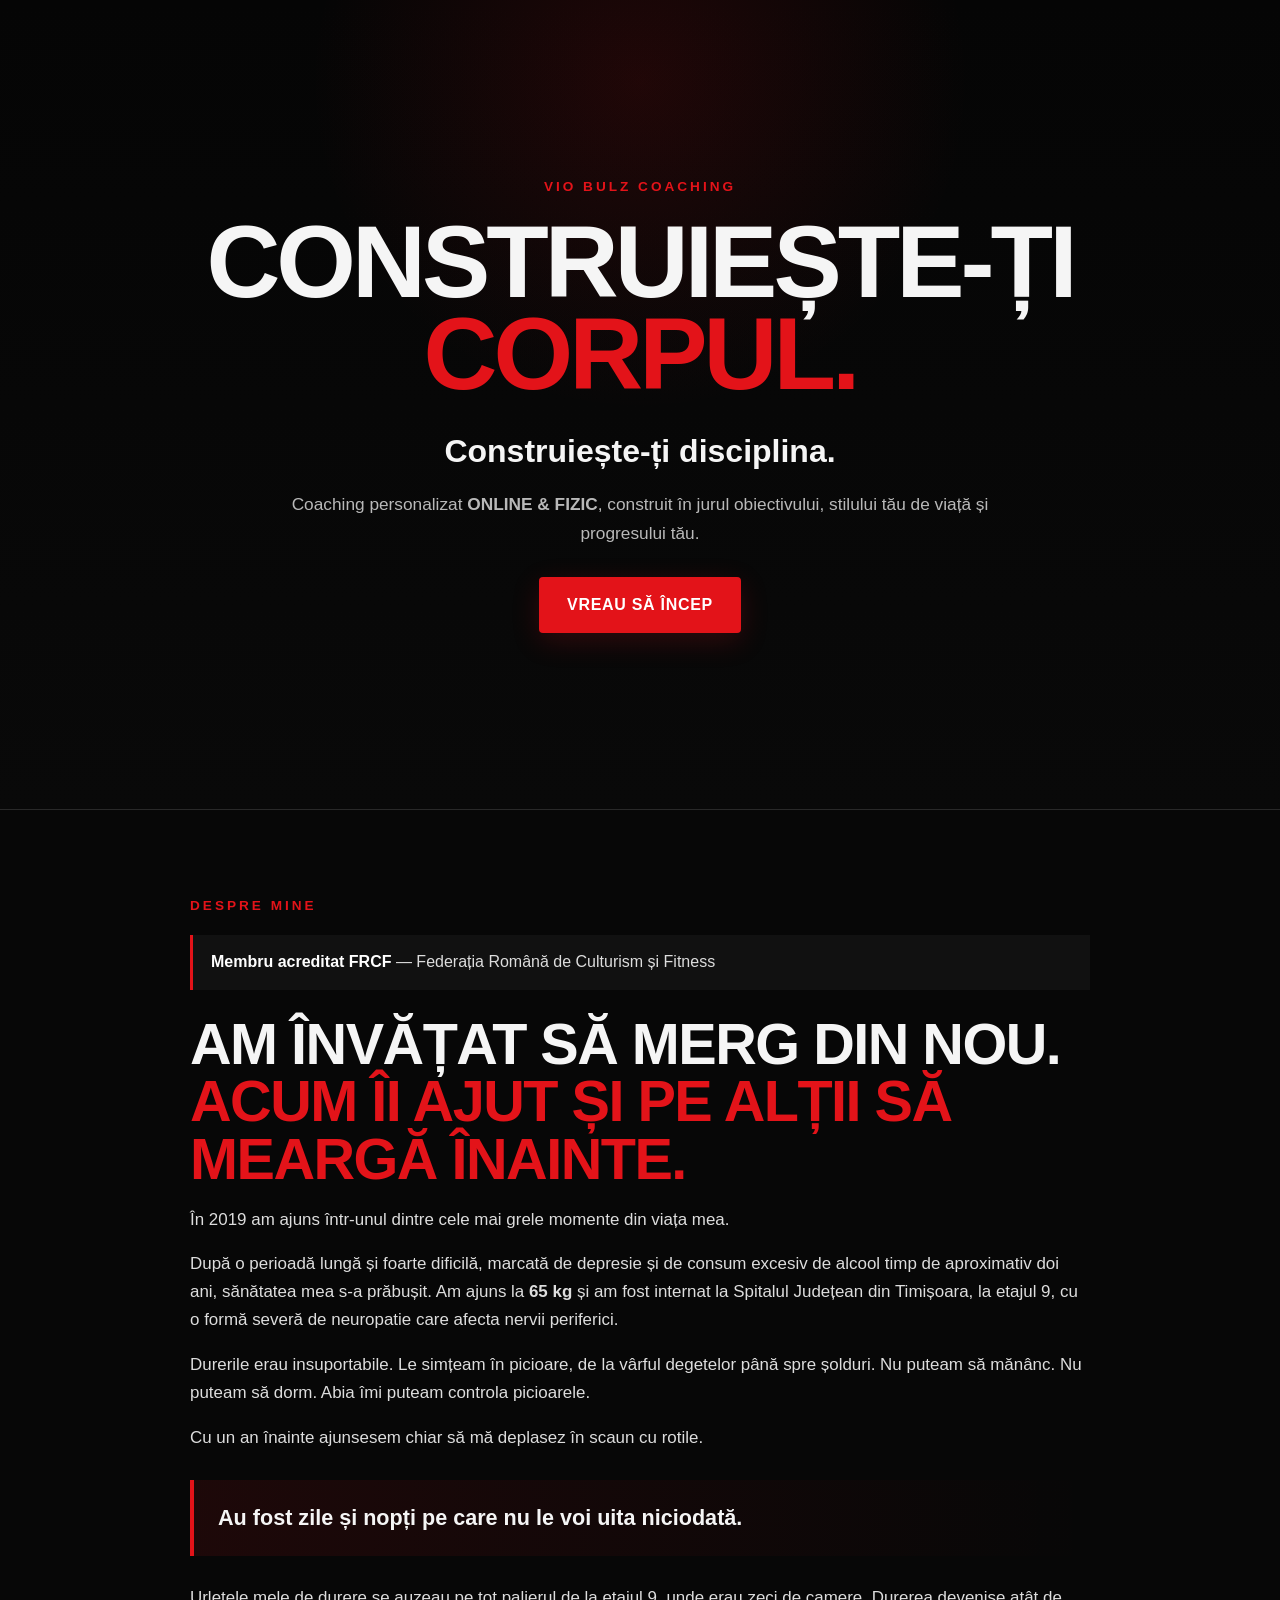
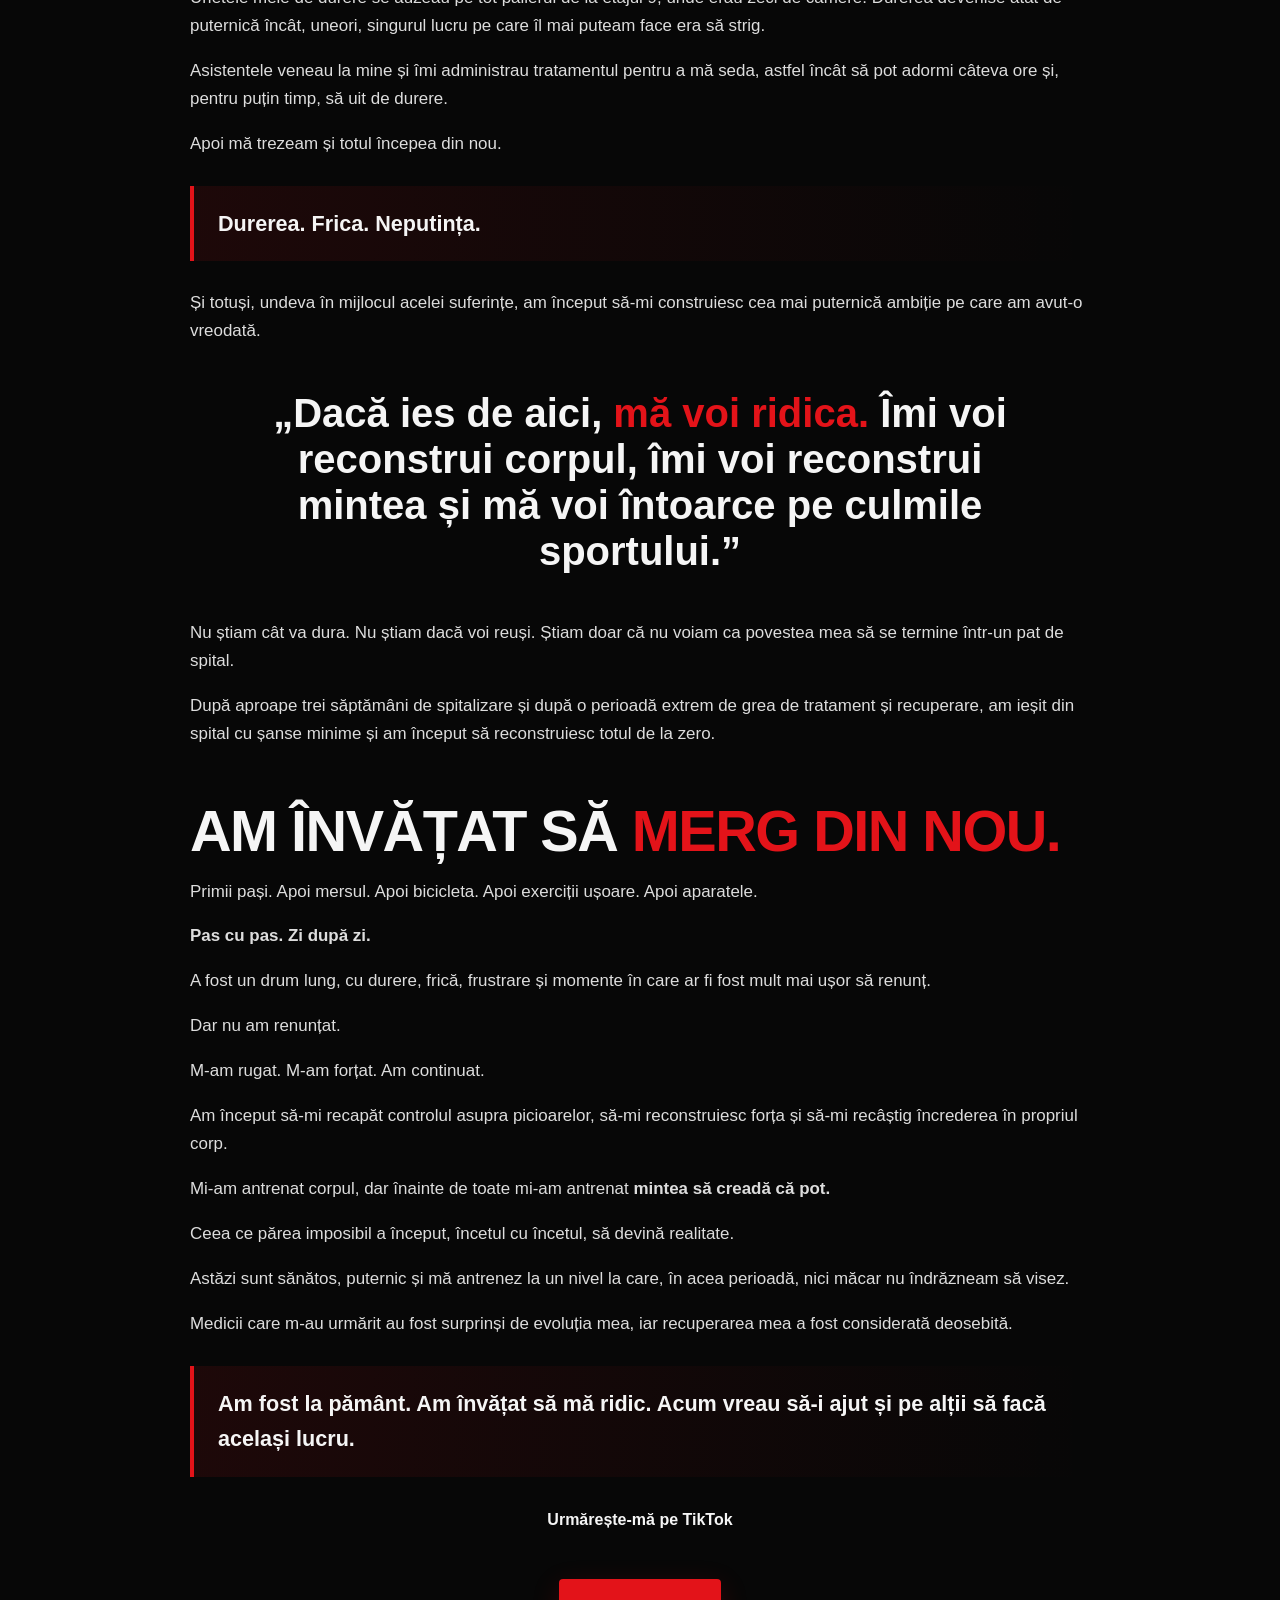
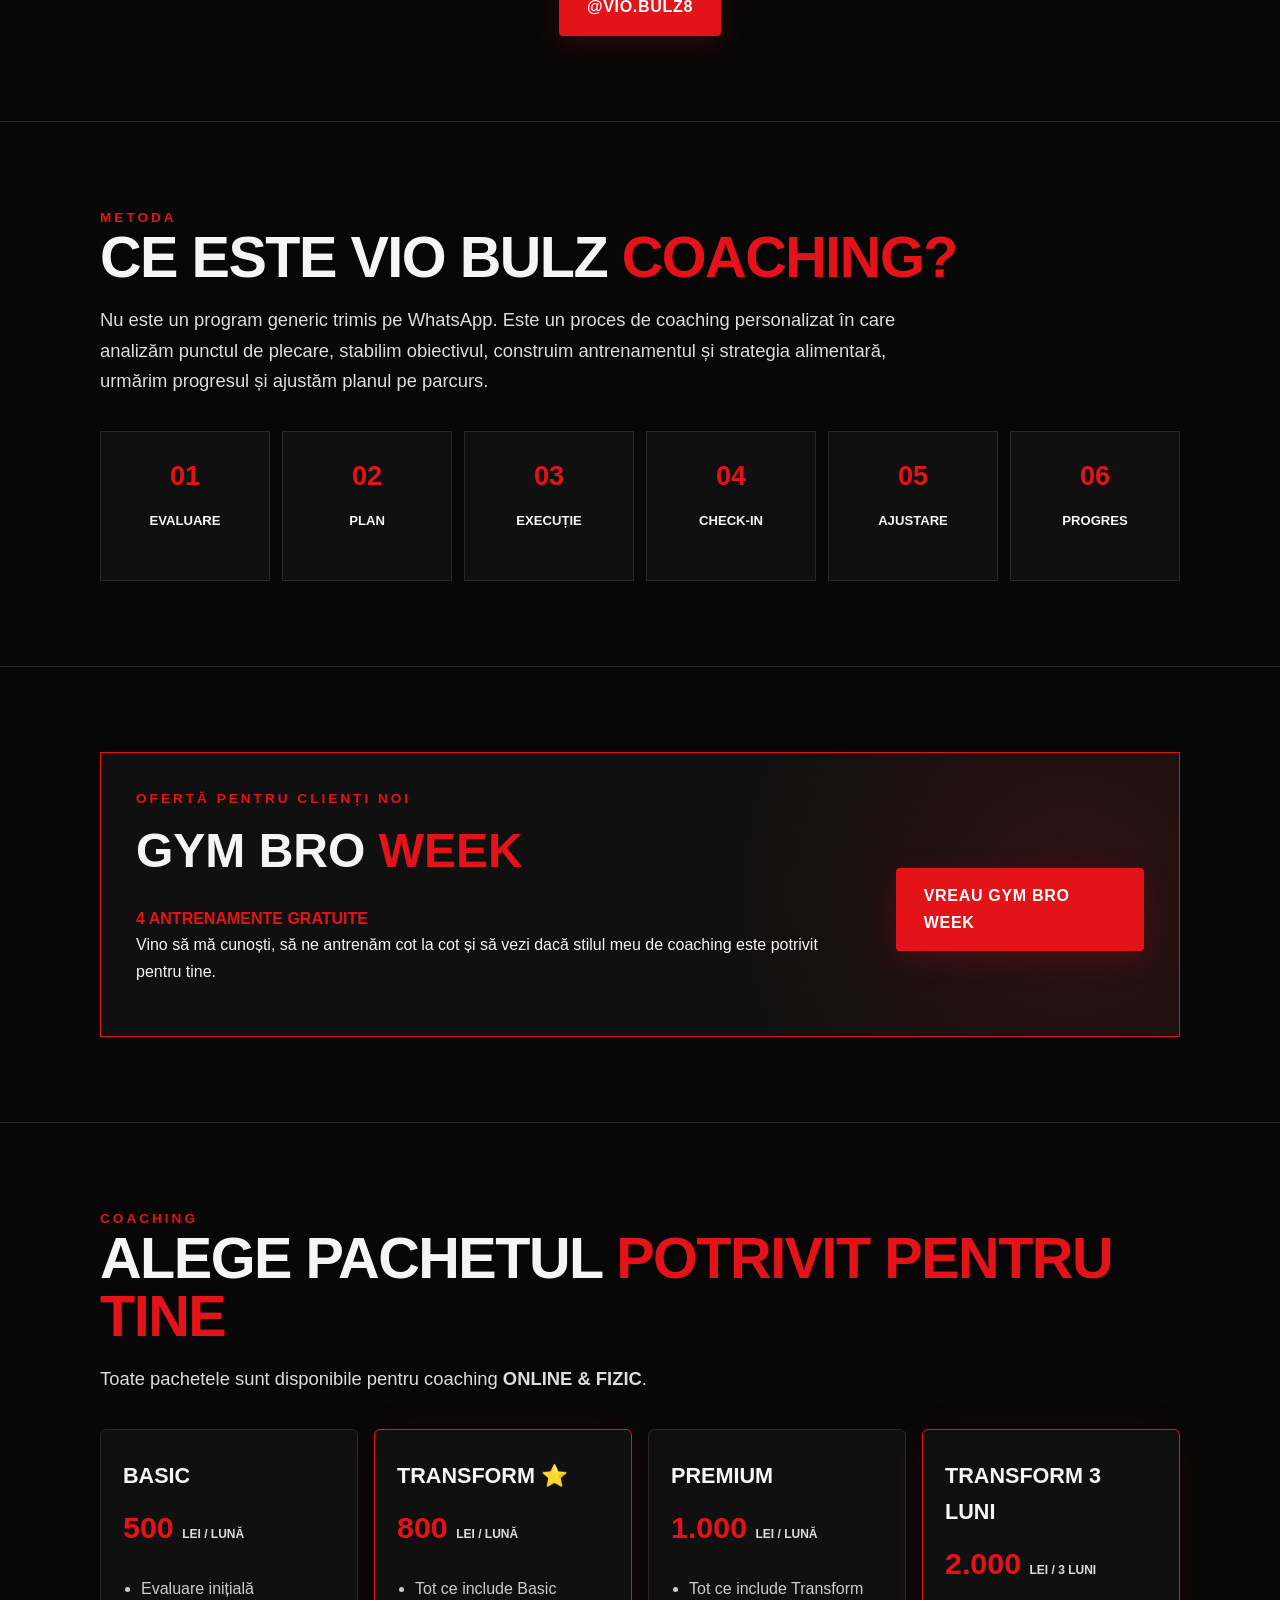
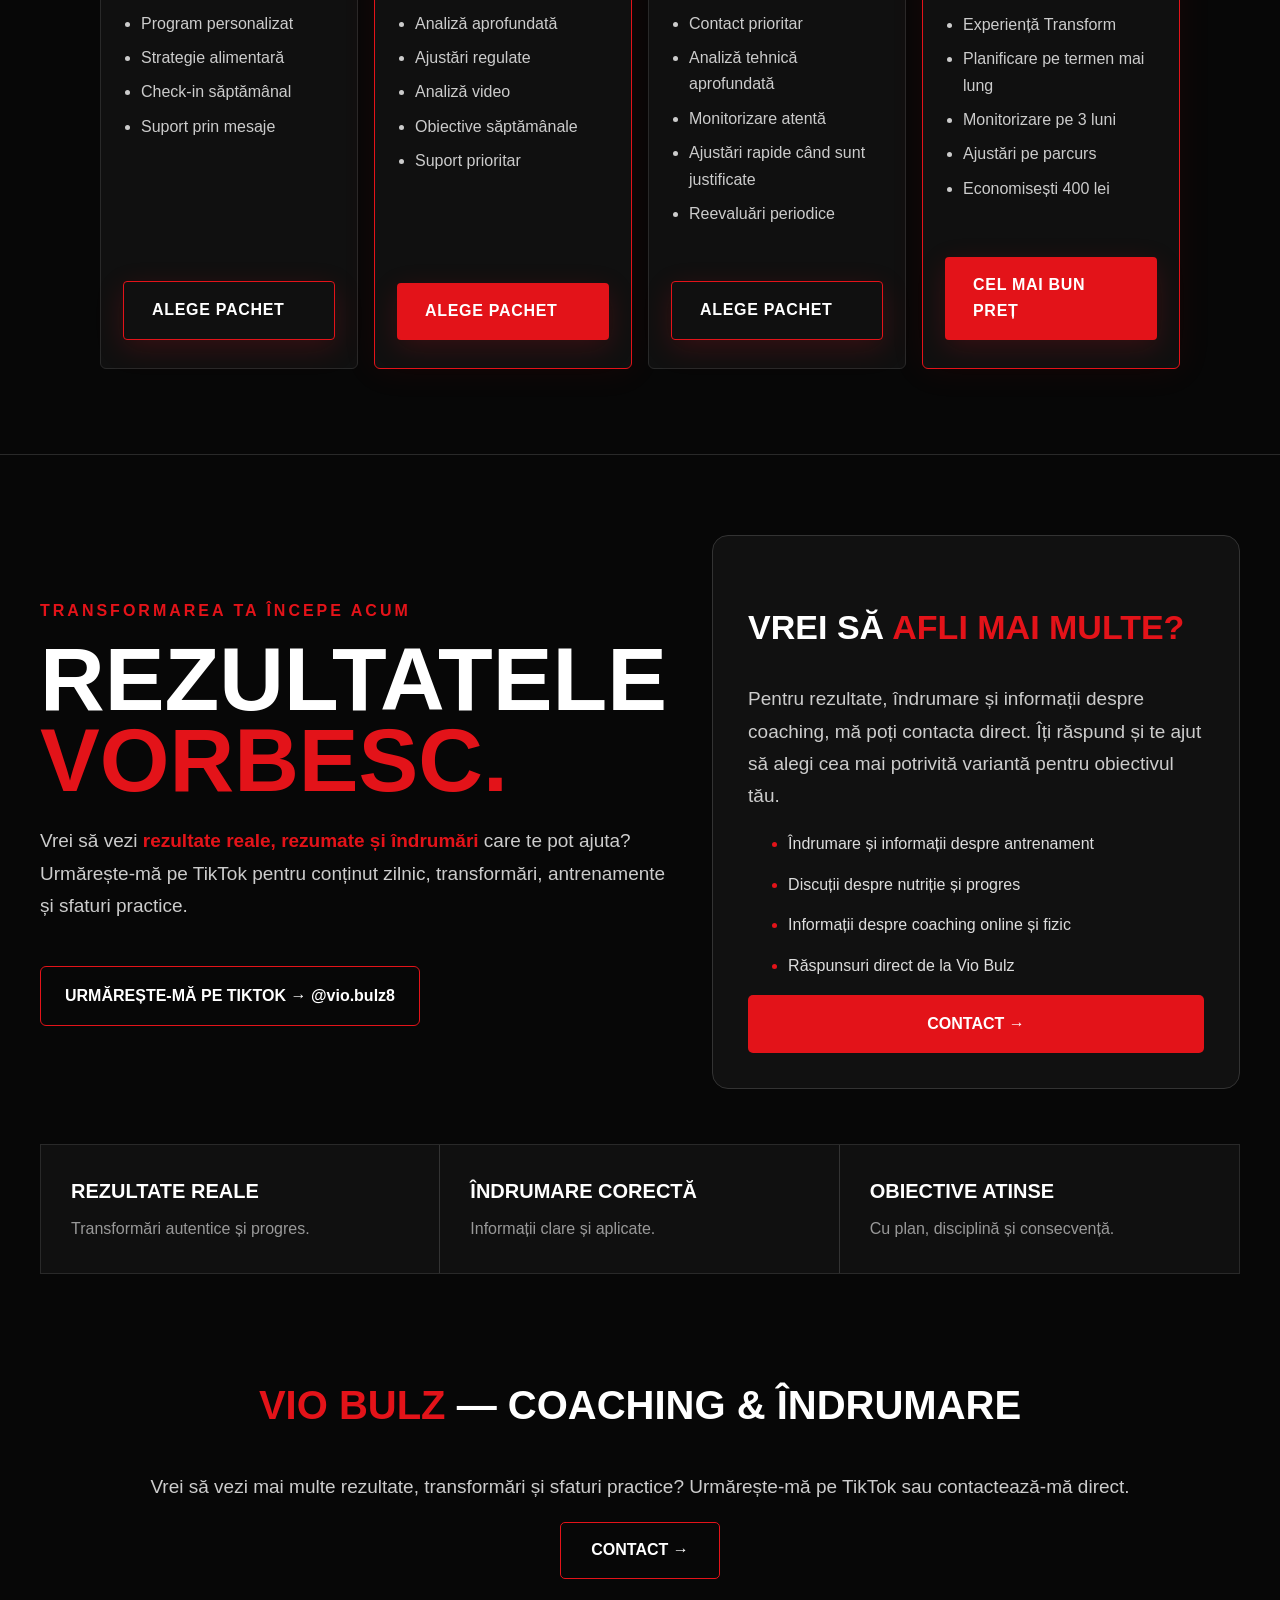
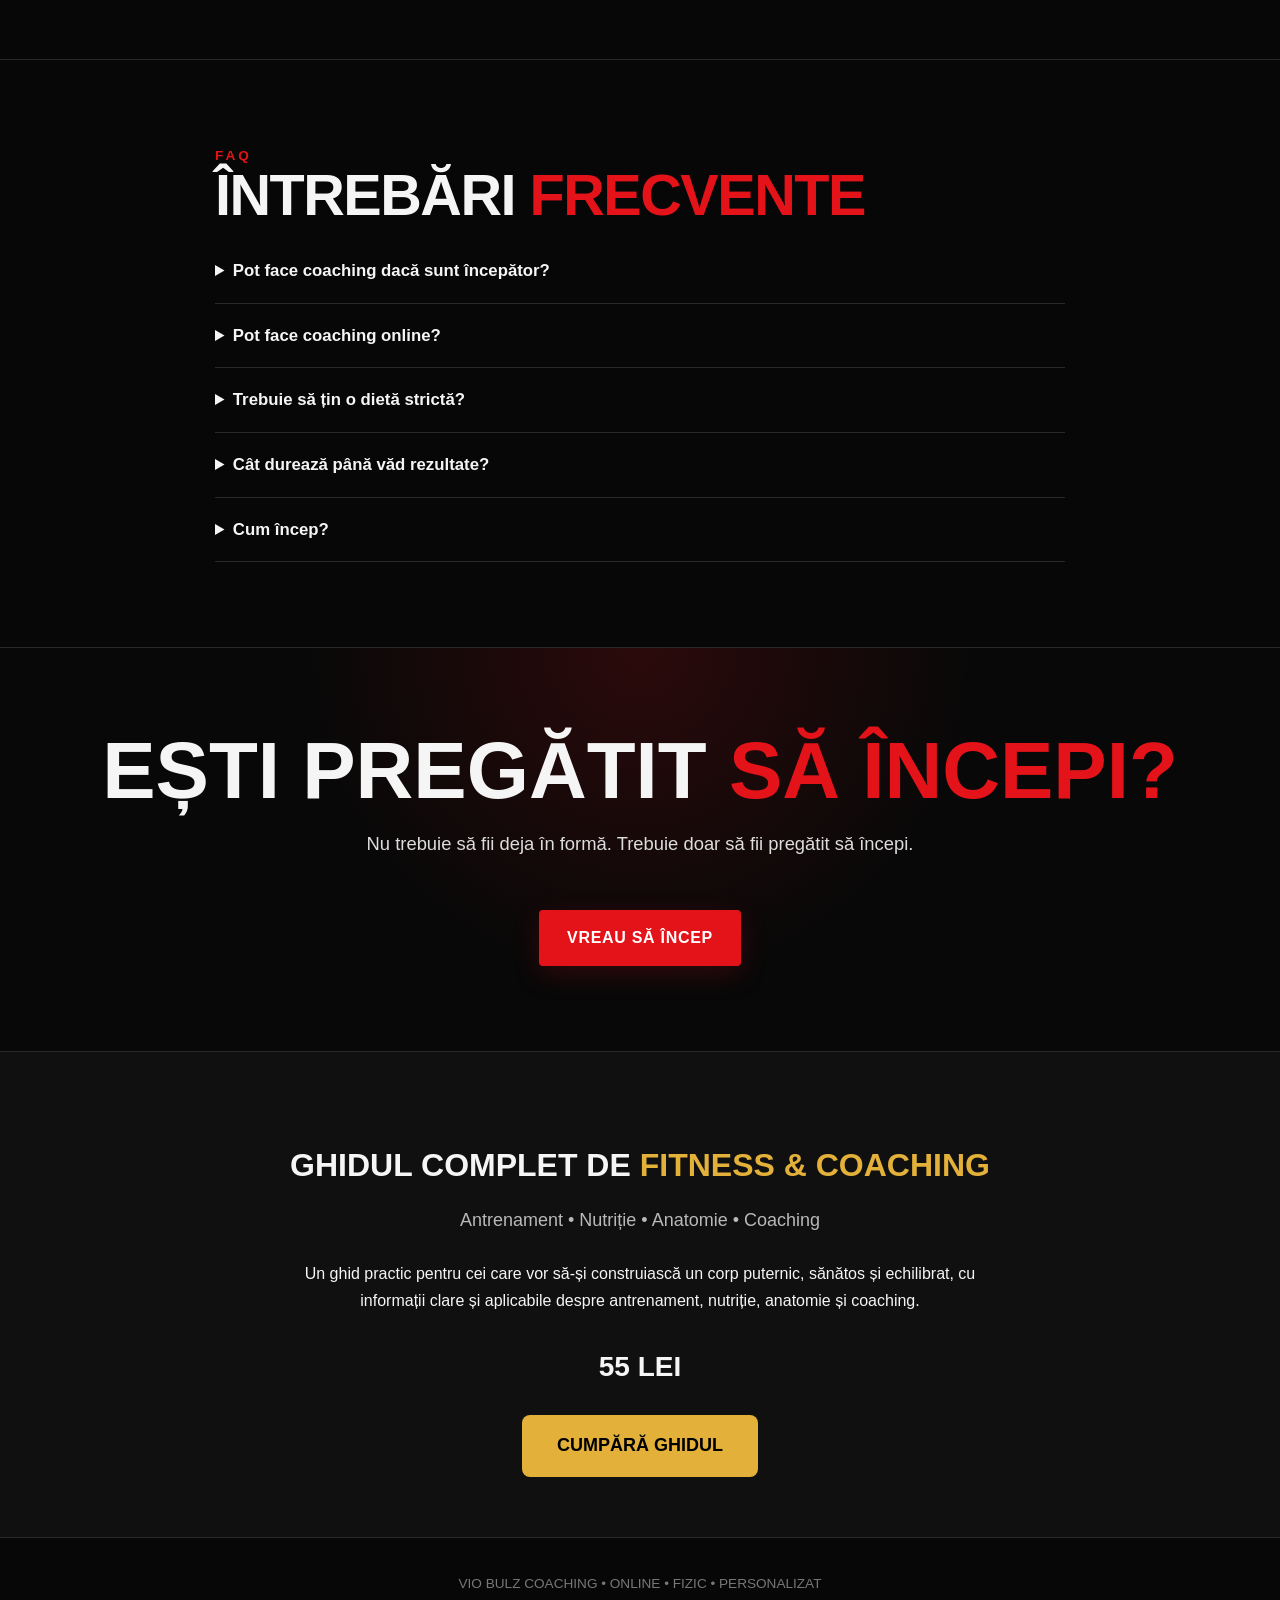
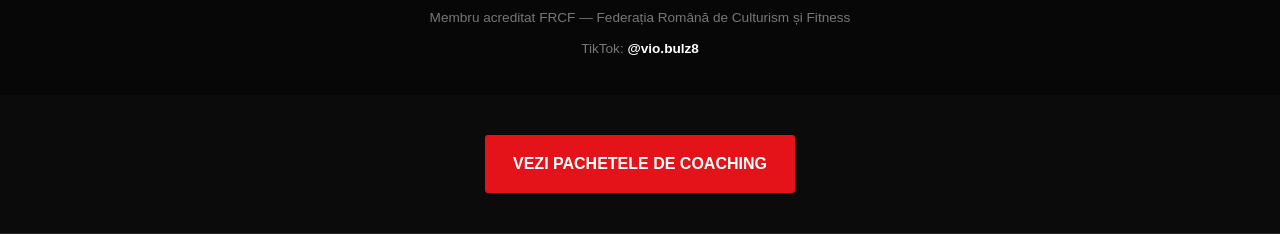
==== index.html @ 30b1ea0d "Update index.html" ====
<!DOCTYPE html>
<html lang="ro">
<head>
<meta charset="UTF-8">
<meta name="viewport" content="width=device-width, initial-scale=1.0">
<title>Vio Bulz Coaching</title>
<meta name="description" content="Vio Bulz Coaching — coaching personalizat online și fizic. Construiește-ți corpul. Construiește-ți disciplina.">
<style>
:root{
  --bg:#070707;
  --panel:#101010;
  --panel2:#141414;
  --text:#f5f5f5;
  --muted:#b9b9b9;
  --red:#e31319;
  --line:#292929;
}
*{box-sizing:border-box}
html{scroll-behavior:smooth}
body{
  margin:0;background:var(--bg);color:var(--text);
  font-family:Arial,Helvetica,sans-serif;line-height:1.65;
}
a{text-decoration:none;color:inherit}
.container{width:min(1080px,92%);margin:auto}
.hero{
  min-height:90vh;display:flex;align-items:center;
  border-bottom:1px solid var(--line);
  background:
    radial-gradient(circle at 50% 10%,rgba(227,19,25,.12),transparent 34%),
    linear-gradient(180deg,#050505 0%,#090909 100%);
}
.hero-inner{text-align:center;padding:90px 0}
.kicker{color:var(--red);font-weight:800;letter-spacing:3px;text-transform:uppercase;font-size:.85rem}
h1{font-size:clamp(3rem,8vw,6.8rem);line-height:.9;margin:18px 0 10px;letter-spacing:-4px}
h1 span{color:var(--red)}
.hero h2{font-size:clamp(1.2rem,3vw,2rem);margin:25px 0 12px}
.hero p{max-width:700px;margin:0 auto;color:var(--muted);font-size:1.08rem}
.btn{
 display:inline-block;margin-top:30px;padding:15px 28px;background:var(--red);
 color:#fff;font-weight:800;text-transform:uppercase;letter-spacing:.7px;
 border-radius:4px;box-shadow:0 8px 28px rgba(227,19,25,.18);
}
.btn.alt{background:transparent;border:1px solid var(--red)}
section{padding:85px 0;border-bottom:1px solid var(--line)}
.section-title{
 font-size:clamp(2rem,5vw,3.6rem);line-height:1;margin:0 0 14px;
 text-transform:uppercase;letter-spacing:-1.5px;
}
.section-title span{color:var(--red)}
.lead{color:#ddd;font-size:1.15rem;max-width:850px}
.story{max-width:900px;margin:auto}
.story p{font-size:1.06rem;color:#ddd}
.story .impact{
 border-left:4px solid var(--red);padding:20px 24px;margin:28px 0;
 background:linear-gradient(90deg,rgba(227,19,25,.10),transparent);
 font-size:1.35rem;font-weight:800;
}
.story .quote{
 font-size:clamp(1.5rem,3.5vw,2.5rem);font-weight:900;
 line-height:1.15;text-align:center;margin:45px auto;max-width:800px;
}
.story .quote span{color:var(--red)}
.process{
 display:grid;grid-template-columns:repeat(6,1fr);gap:12px;margin-top:35px
}
.step{
 background:var(--panel);border:1px solid var(--line);padding:22px 12px;text-align:center;
 min-height:150px;
}
.step b{display:block;color:var(--red);font-size:1.7rem;margin-bottom:8px}
.step span{font-weight:700;text-transform:uppercase;font-size:.82rem}
.gymbro{
 border:1px solid var(--red);padding:35px;background:
 radial-gradient(circle at 90% 50%,rgba(227,19,25,.14),transparent 35%),var(--panel);
 display:flex;align-items:center;justify-content:space-between;gap:30px;
}
.gymbro h3{font-size:clamp(1.8rem,4vw,3rem);margin:0}
.gymbro strong{color:var(--red)}
.packages{display:grid;grid-template-columns:repeat(4,1fr);gap:16px;margin-top:35px}
.card{
 background:var(--panel);border:1px solid var(--line);padding:28px 22px;
 border-radius:6px;display:flex;flex-direction:column;
}
.card.featured{border-color:var(--red);box-shadow:0 0 35px rgba(227,19,25,.08)}
.card h3{font-size:1.35rem;margin:0 0 8px;text-transform:uppercase}
.price{font-size:1.9rem;font-weight:900;color:var(--red)}
.price small{font-size:.75rem;color:#ddd}
.card ul{padding-left:18px;color:#ccc;flex:1}
.card li{margin:8px 0}
.results{
 background:var(--panel);border:1px solid var(--line);padding:35px;
 display:grid;grid-template-columns:1.1fr 1fr;gap:35px;align-items:center;
}
.before-after{
 min-height:260px;border:1px dashed #555;display:flex;align-items:center;justify-content:center;
 text-align:center;color:#aaa;padding:25px;
}
.testimonials{display:grid;grid-template-columns:repeat(3,1fr);gap:15px;margin-top:25px}
.testimonial{background:var(--panel);border:1px solid var(--line);padding:22px}
.faq{max-width:850px;margin:auto}
details{border-bottom:1px solid var(--line);padding:18px 0}
summary{cursor:pointer;font-weight:800;font-size:1.05rem}
details p{color:#bbb}
.cta{text-align:center;background:
 radial-gradient(circle at 50% 0,rgba(227,19,25,.16),transparent 45%),#080808}
.cta h2{font-size:clamp(2.5rem,7vw,5rem);line-height:.95;margin:0}
footer{padding:35px 0;text-align:center;color:#777;font-size:.85rem}
@media(max-width:850px){
 .process{grid-template-columns:repeat(3,1fr)}
 .packages{grid-template-columns:repeat(2,1fr)}
 .results{grid-template-columns:1fr}
 .gymbro{display:block}
}
@media(max-width:560px){
 section{padding:58px 0}
 .hero-inner{padding:70px 0}
 h1{letter-spacing:-2px}
 .process{grid-template-columns:repeat(2,1fr)}
 .packages{grid-template-columns:1fr}
 .testimonials{grid-template-columns:1fr}
 .story p{font-size:1rem}
}
</style>
</head>
<body>

<header class="hero">
 <div class="container hero-inner">
  <div class="kicker">Vio Bulz Coaching</div>
  <h1>CONSTRUIEȘTE-ȚI<br><span>CORPUL.</span></h1>
  <h2>Construiește-ți disciplina.</h2>
  <p>Coaching personalizat <strong>ONLINE & FIZIC</strong>, construit în jurul obiectivului, stilului tău de viață și progresului tău.</p>
  <a class="btn" href="Vio_Bulz_Coaching_Aplicatie.html">Vreau să încep</a>
 </div>
</header>

<section id="despre">
 <div class="container story">
  <div class="kicker">Despre mine</div>
  <div style="margin:18px 0 26px;padding:14px 18px;border-left:3px solid var(--red);background:#111;color:#ddd;">
   <strong style="color:#fff;">Membru acreditat FRCF</strong> — Federația Română de Culturism și Fitness
  </div>
  <h2 class="section-title">Am învățat să merg din nou.<br><span>Acum îi ajut și pe alții să meargă înainte.</span></h2>

  <p>În 2019 am ajuns într-unul dintre cele mai grele momente din viața mea.</p>
  <p>După o perioadă lungă și foarte dificilă, marcată de depresie și de consum excesiv de alcool timp de aproximativ doi ani, sănătatea mea s-a prăbușit. Am ajuns la <strong>65 kg</strong> și am fost internat la Spitalul Județean din Timișoara, la etajul 9, cu o formă severă de neuropatie care afecta nervii periferici.</p>

  <p>Durerile erau insuportabile. Le simțeam în picioare, de la vârful degetelor până spre șolduri. Nu puteam să mănânc. Nu puteam să dorm. Abia îmi puteam controla picioarele.</p>

  <p>Cu un an înainte ajunsesem chiar să mă deplasez în scaun cu rotile.</p>

  <div class="impact">Au fost zile și nopți pe care nu le voi uita niciodată.</div>

  <p>Urletele mele de durere se auzeau pe tot palierul de la etajul 9, unde erau zeci de camere. Durerea devenise atât de puternică încât, uneori, singurul lucru pe care îl mai puteam face era să strig.</p>

  <p>Asistentele veneau la mine și îmi administrau tratamentul pentru a mă seda, astfel încât să pot adormi câteva ore și, pentru puțin timp, să uit de durere.</p>

  <p>Apoi mă trezeam și totul începea din nou.</p>

  <div class="impact">Durerea. Frica. Neputința.</div>

  <p>Și totuși, undeva în mijlocul acelei suferințe, am început să-mi construiesc cea mai puternică ambiție pe care am avut-o vreodată.</p>

  <div class="quote">„Dacă ies de aici, <span>mă voi ridica.</span> Îmi voi reconstrui corpul, îmi voi reconstrui mintea și mă voi întoarce pe culmile sportului.”</div>

  <p>Nu știam cât va dura. Nu știam dacă voi reuși. Știam doar că nu voiam ca povestea mea să se termine într-un pat de spital.</p>

  <p>După aproape trei săptămâni de spitalizare și după o perioadă extrem de grea de tratament și recuperare, am ieșit din spital cu șanse minime și am început să reconstruiesc totul de la zero.</p>

  <h3 class="section-title" style="margin-top:55px">Am învățat să <span>merg din nou.</span></h3>
  <p>Primii pași. Apoi mersul. Apoi bicicleta. Apoi exerciții ușoare. Apoi aparatele.</p>
  <p><strong>Pas cu pas. Zi după zi.</strong></p>
  <p>A fost un drum lung, cu durere, frică, frustrare și momente în care ar fi fost mult mai ușor să renunț.</p>
  <p>Dar nu am renunțat.</p>
  <p>M-am rugat. M-am forțat. Am continuat.</p>
  <p>Am început să-mi recapăt controlul asupra picioarelor, să-mi reconstruiesc forța și să-mi recâștig încrederea în propriul corp.</p>
  <p>Mi-am antrenat corpul, dar înainte de toate mi-am antrenat <strong>mintea să creadă că pot.</strong></p>
  <p>Ceea ce părea imposibil a început, încetul cu încetul, să devină realitate.</p>
  <p>Astăzi sunt sănătos, puternic și mă antrenez la un nivel la care, în acea perioadă, nici măcar nu îndrăzneam să visez.</p>
  <p>Medicii care m-au urmărit au fost surprinși de evoluția mea, iar recuperarea mea a fost considerată deosebită.</p>

  <div class="impact">Am fost la pământ. Am învățat să mă ridic. Acum vreau să-i ajut și pe alții să facă același lucru.</div>
 </div>
  <div style="text-align:center;margin-top:30px;">
  <p><strong>Urmărește-mă pe TikTok</strong></p>
  <a href="https://www.tiktok.com/@vio.bulz8" target="_blank" class="btn">@vio.bulz8</a>
</div>
</section>

<section>
 <div class="container">
  <div class="kicker">Metoda</div>
  <h2 class="section-title">Ce este Vio Bulz <span>Coaching?</span></h2>
  <p class="lead">Nu este un program generic trimis pe WhatsApp. Este un proces de coaching personalizat în care analizăm punctul de plecare, stabilim obiectivul, construim antrenamentul și strategia alimentară, urmărim progresul și ajustăm planul pe parcurs.</p>
  <div class="process">
   <div class="step"><b>01</b><span>Evaluare</span></div>
   <div class="step"><b>02</b><span>Plan</span></div>
   <div class="step"><b>03</b><span>Execuție</span></div>
   <div class="step"><b>04</b><span>Check-in</span></div>
   <div class="step"><b>05</b><span>Ajustare</span></div>
   <div class="step"><b>06</b><span>Progres</span></div>
  </div>
 </div>
</section>

<section>
 <div class="container">
  <div class="gymbro">
   <div>
    <div class="kicker">Ofertă pentru clienți noi</div>
    <h3>GYM BRO <strong>WEEK</strong></h3>
    <p><strong>4 ANTRENAMENTE GRATUITE</strong><br>Vino să mă cunoști, să ne antrenăm cot la cot și să vezi dacă stilul meu de coaching este potrivit pentru tine.</p>
   </div>
   <a class="btn" href="Vio_Bulz_Coaching_Aplicatie.html">Vreau Gym Bro Week</a>
  </div>
 </div>
</section>

<section id="pachete">
 <div class="container">
  <div class="kicker">Coaching</div>
  <h2 class="section-title">Alege pachetul <span>potrivit pentru tine</span></h2>
  <p class="lead">Toate pachetele sunt disponibile pentru coaching <strong>ONLINE & FIZIC</strong>.</p>
  <div class="packages">
   <div class="card">
    <h3>Basic</h3><div class="price">500 <small>LEI / LUNĂ</small></div>
    <ul><li>Evaluare inițială</li><li>Program personalizat</li><li>Strategie alimentară</li><li>Check-in săptămânal</li><li>Suport prin mesaje</li></ul>
    <a class="btn alt" href="https://payhip.com/b/vrbl2">Alege pachet</a>
   </div>
   <div class="card featured">
    <h3>Transform ⭐</h3><div class="price">800 <small>LEI / LUNĂ</small></div>
    <ul><li>Tot ce include Basic</li><li>Analiză aprofundată</li><li>Ajustări regulate</li><li>Analiză video</li><li>Obiective săptămânale</li><li>Suport prioritar</li></ul>
    <a class="btn" href="https://payhip.com/b/BQTrq">Alege pachet</a>
   </div>
   <div class="card">
    <h3>Premium</h3><div class="price">1.000 <small>LEI / LUNĂ</small></div>
    <ul><li>Tot ce include Transform</li><li>Contact prioritar</li><li>Analiză tehnică aprofundată</li><li>Monitorizare atentă</li><li>Ajustări rapide când sunt justificate</li><li>Reevaluări periodice</li></ul>
    <a class="btn alt" href="https://payhip.com/b/7w2Ca">Alege pachet</a>
   </div>
   <div class="card featured">
    <h3>Transform 3 luni</h3><div class="price">2.000 <small>LEI / 3 LUNI</small></div>
    <ul><li>Experiență Transform</li><li>Planificare pe termen mai lung</li><li>Monitorizare pe 3 luni</li><li>Ajustări pe parcurs</li><li>Economisești 400 lei</li></ul>
    <a class="btn" href="https://payhip.com/b/KhN6L">Cel mai bun preț</a>
   </div>
  </div>
 </div>
</section>

<section id="rezultate-forum" style="background:#070707;color:#fff;padding:80px 20px;font-family:Arial,Helvetica,sans-serif">
<style>
.vbwrap{max-width:1200px;margin:auto}.vbgrid{display:grid;grid-template-columns:1fr 1fr;gap:45px;align-items:center}.vbred{color:#e31319}.vbh{font-size:clamp(48px,7vw,92px);line-height:.9;margin:15px 0 25px;font-weight:900}.vbtext{font-size:19px;color:#ccc;line-height:1.7}.vbtiktok{display:inline-block;margin-top:25px;padding:16px 24px;border:1px solid #e31319;border-radius:6px;color:#fff;text-decoration:none;font-weight:900}.vbcard{background:#111;border:1px solid #333;border-radius:16px;padding:35px}.vbcard h2{font-size:34px}.vbcard li{margin:14px 0;color:#ddd}.vbcard li::marker{color:#e31319}.vbbtn{display:block;text-align:center;background:#e31319;color:#fff;text-decoration:none;padding:16px;border-radius:5px;font-weight:900}.vbfeatures{display:grid;grid-template-columns:repeat(3,1fr);margin-top:55px;background:#101010;border:1px solid #292929}.vbfeature{padding:30px;border-right:1px solid #333}.vbfeature:last-child{border:0}.vbfeature strong{display:block;font-size:20px;margin-bottom:8px}.vbfeature span{color:#999}.vbbottom{text-align:center;padding-top:65px}.vbbottom h2{font-size:40px}.vbbottom a{display:inline-block;border:1px solid #e31319;color:#fff;text-decoration:none;padding:14px 30px;border-radius:5px;font-weight:900}@media(max-width:800px){.vbgrid,.vbfeatures{grid-template-columns:1fr}.vbfeature{border-right:0;border-bottom:1px solid #333}}
</style>
<div class="vbwrap">
<div class="vbgrid">
<div>
<div class="vbred" style="font-weight:900;letter-spacing:3px;text-transform:uppercase">Transformarea ta începe acum</div>
<h2 class="vbh">REZULTATELE<br><span class="vbred">VORBESC.</span></h2>
<p class="vbtext">Vrei să vezi <strong class="vbred">rezultate reale, rezumate și îndrumări</strong> care te pot ajuta? Urmărește-mă pe TikTok pentru conținut zilnic, transformări, antrenamente și sfaturi practice.</p>
<a class="vbtiktok" href="https://www.tiktok.com/@vio.bulz8" target="_blank" rel="noopener">URMĂREȘTE-MĂ PE TIKTOK → @vio.bulz8</a>
</div>
<div class="vbcard">
<h2>VREI SĂ <span class="vbred">AFLI MAI MULTE?</span></h2>
<p class="vbtext">Pentru rezultate, îndrumare și informații despre coaching, mă poți contacta direct. Îți răspund și te ajut să alegi cea mai potrivită variantă pentru obiectivul tău.</p>
<ul><li>Îndrumare și informații despre antrenament</li><li>Discuții despre nutriție și progres</li><li>Informații despre coaching online și fizic</li><li>Răspunsuri direct de la Vio Bulz</li></ul>
<a class="vbbtn" href="Vio_Bulz_Contact.html">CONTACT →</a>
</div></div>
<div class="vbfeatures">
<div class="vbfeature"><strong>REZULTATE REALE</strong><span>Transformări autentice și progres.</span></div>
<div class="vbfeature"><strong>ÎNDRUMARE CORECTĂ</strong><span>Informații clare și aplicate.</span></div>
<div class="vbfeature"><strong>OBIECTIVE ATINSE</strong><span>Cu plan, disciplină și consecvență.</span></div>
</div>
<div class="vbbottom"><h2><span class="vbred">VIO BULZ</span> — COACHING & ÎNDRUMARE</h2><p class="vbtext">Vrei să vezi mai multe rezultate, transformări și sfaturi practice? Urmărește-mă pe TikTok sau contactează-mă direct.</p><a href="Vio_Bulz_Contact.html">CONTACT →</a></div>
</div></section>

<section>
 <div class="container faq">
  <div class="kicker">FAQ</div>
  <h2 class="section-title">Întrebări <span>frecvente</span></h2>
  <details><summary>Pot face coaching dacă sunt începător?</summary><p>Da. Planul se construiește în funcție de nivelul de pornire și obiectivul tău.</p></details>
  <details><summary>Pot face coaching online?</summary><p>Da. Coaching-ul este disponibil atât online, cât și fizic.</p></details>
  <details><summary>Trebuie să țin o dietă strictă?</summary><p>Strategia alimentară este adaptată obiectivului și stilului tău de viață.</p></details>
  <details><summary>Cât durează până văd rezultate?</summary><p>Depinde de punctul de plecare, obiectiv și consecvență. Nu există o durată universală.</p></details>
  <details><summary>Cum încep?</summary><p>Completezi evaluarea, discutăm obiectivul și alegem împreună varianta de coaching potrivită.</p></details>
</div>
</section>

<section id="incepe" class="cta">
 <div class="container">
  <h2>EȘTI PREGĂTIT <span style="color:var(--red)">SĂ ÎNCEPI?</span></h2>
  <p class="lead" style="margin:20px auto">Nu trebuie să fii deja în formă. Trebuie doar să fii pregătit să începi.</p>
  <a class="btn" href="#">Vreau să încep</a>
 </div>
</section>
<!-- GHIDUL COMPLET DE FITNESS & COACHING -->
<section style="text-align:center;padding:60px 20px;background:#101010;">
  <div style="max-width:900px;margin:auto;">

    <h2 style="font-size:32px;margin-bottom:15px;">
      GHIDUL COMPLET DE <span style="color:#e3b139;">FITNESS & COACHING</span>
    </h2>

    <p style="font-size:18px;max-width:700px;margin:0 auto 25px;color:#b9b9b9;">
      Antrenament • Nutriție • Anatomie • Coaching
    </p>

    <p style="max-width:700px;margin:0 auto 30px;">
      Un ghid practic pentru cei care vor să-și construiască un corp puternic,
      sănătos și echilibrat, cu informații clare și aplicabile despre antrenament,
      nutriție, anatomie și coaching.
    </p>

    <div style="font-size:28px;font-weight:bold;margin-bottom:25px;">
      55 LEI
    </div>

    <a href="https://payhip.com/b/8DgmA"
       target="_blank"
       rel="noopener"
       style="display:inline-block;background:#e3b139;color:#000;
       padding:16px 35px;border-radius:8px;text-decoration:none;
       font-weight:bold;font-size:18px;">
       CUMPĂRĂ GHIDUL
    </a>

  </div>
</section>
<footer>
 <div class="container">
  <div>VIO BULZ COACHING • ONLINE • FIZIC • PERSONALIZAT</div>
  <div style="margin-top:12px;">
   Membru acreditat FRCF — Federația Română de Culturism și Fitness
  </div>
  <div style="margin-top:8px;">
   TikTok:
   <a href="https://www.tiktok.com/@vio.bulz8" target="_blank" rel="noopener" style="color:#fff;font-weight:800;">@vio.bulz8</a>
  </div>
 </div>
</footer>

<!-- VIO BULZ COACHING - PACHETE -->
<section style="text-align:center;padding:40px 20px;background:#0b0b0b;">
  <a href="#pachete" style="display:inline-block;background:#e31319;color:#fff;text-decoration:none;padding:16px 28px;font-weight:900;text-transform:uppercase;border-radius:3px;">VEZI PACHETELE DE COACHING</a>
</section>

</body>
</html>
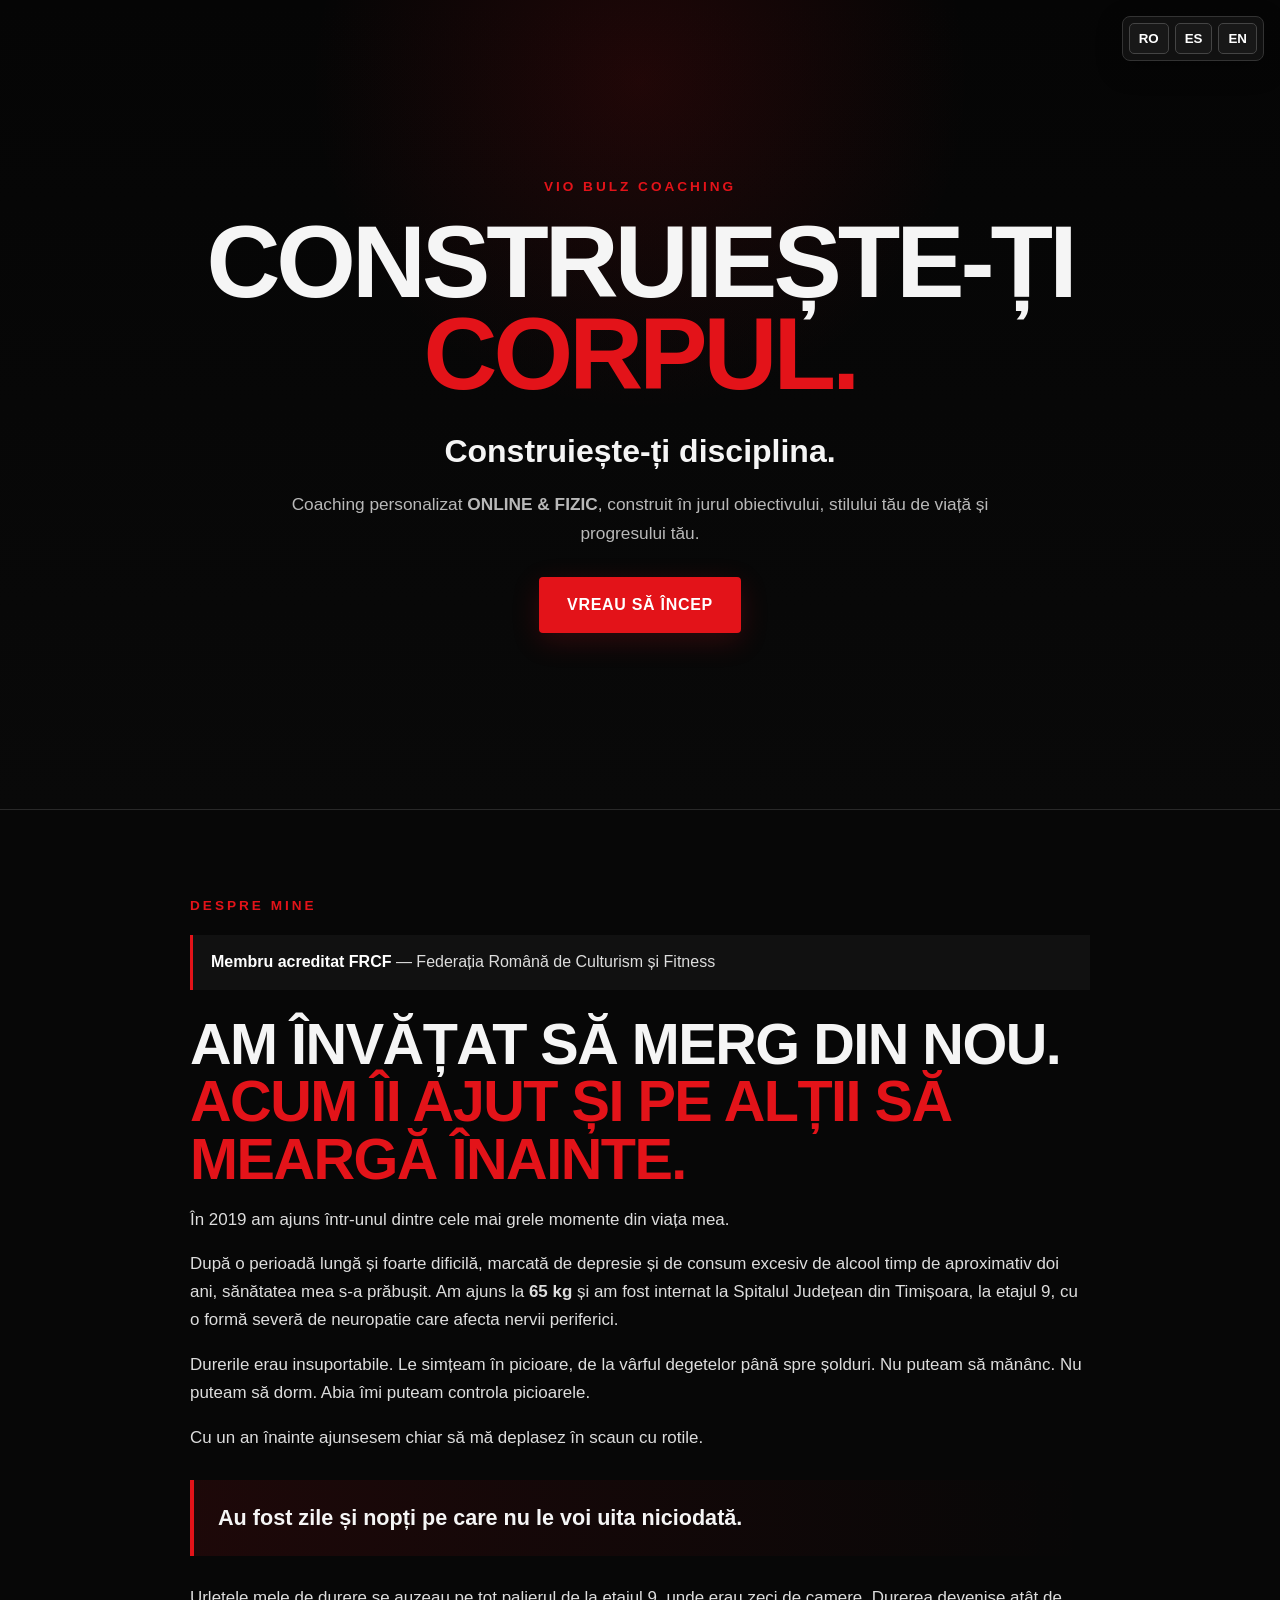
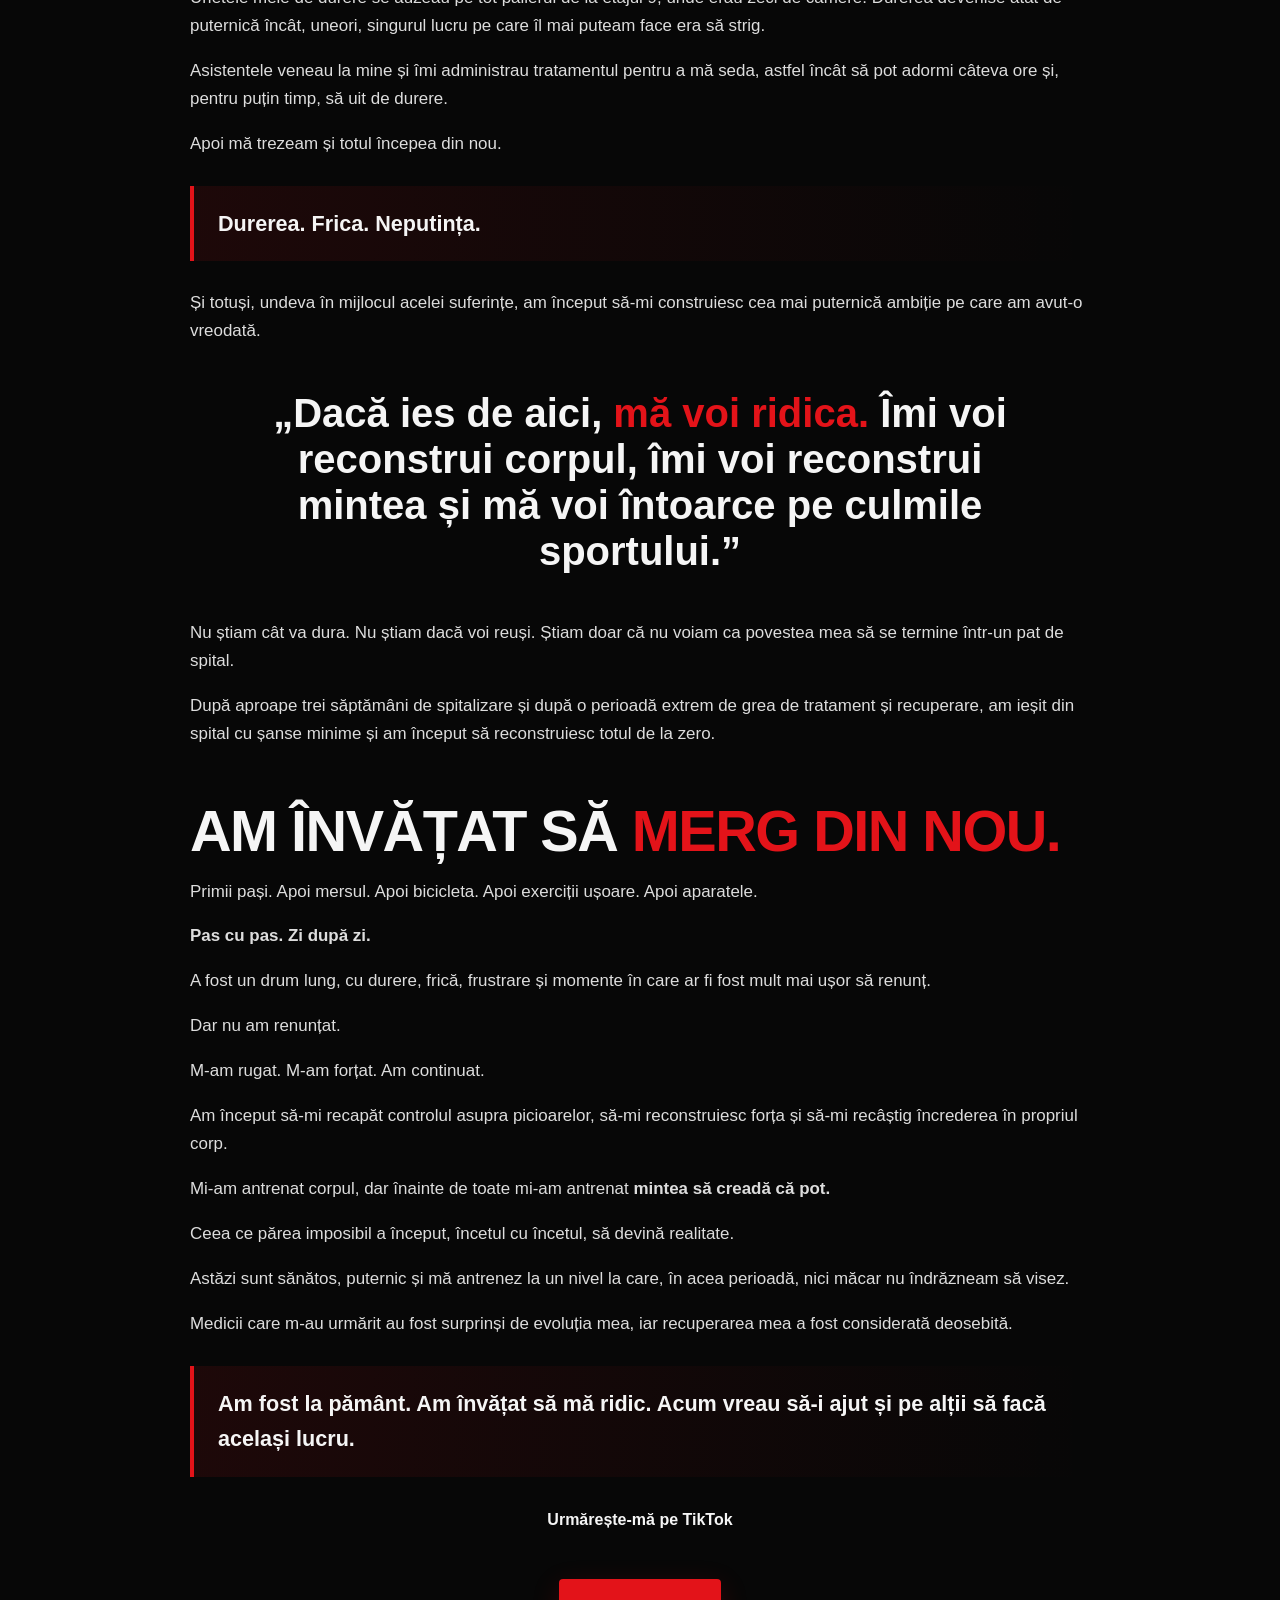
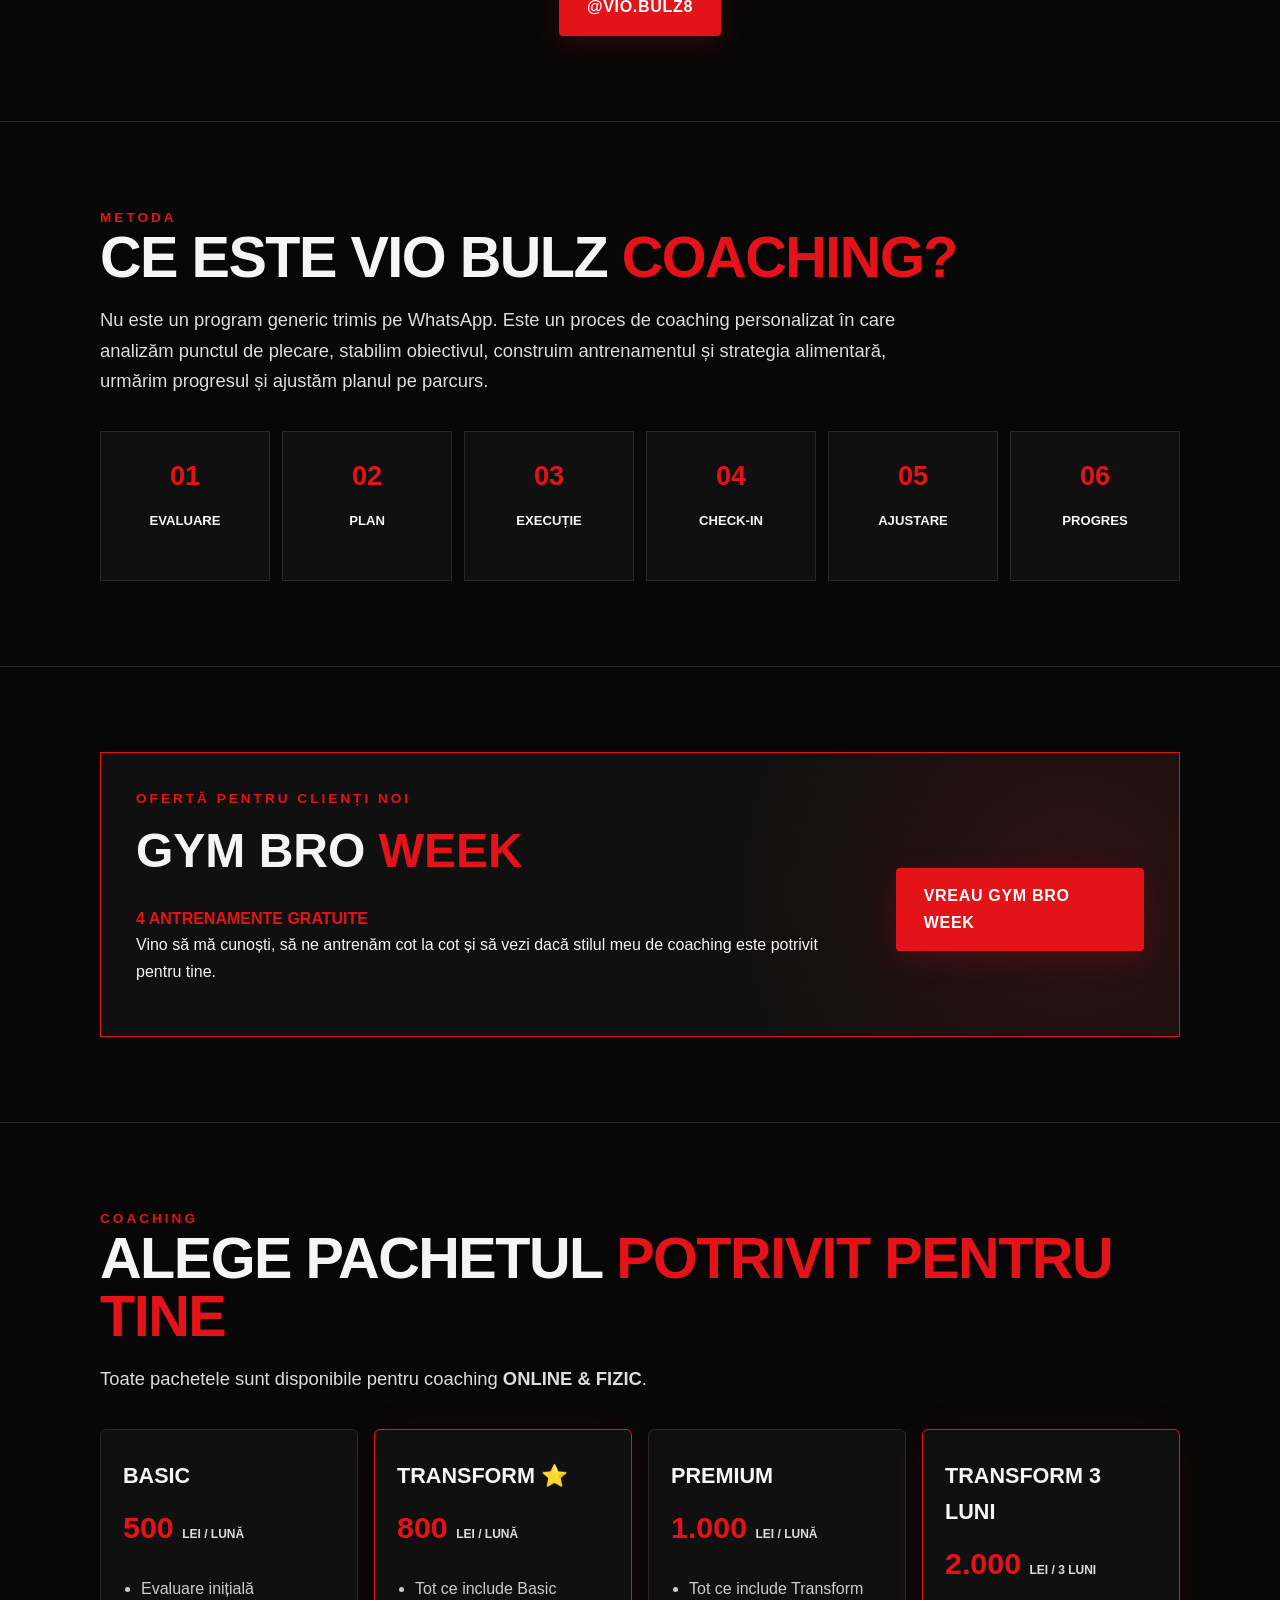
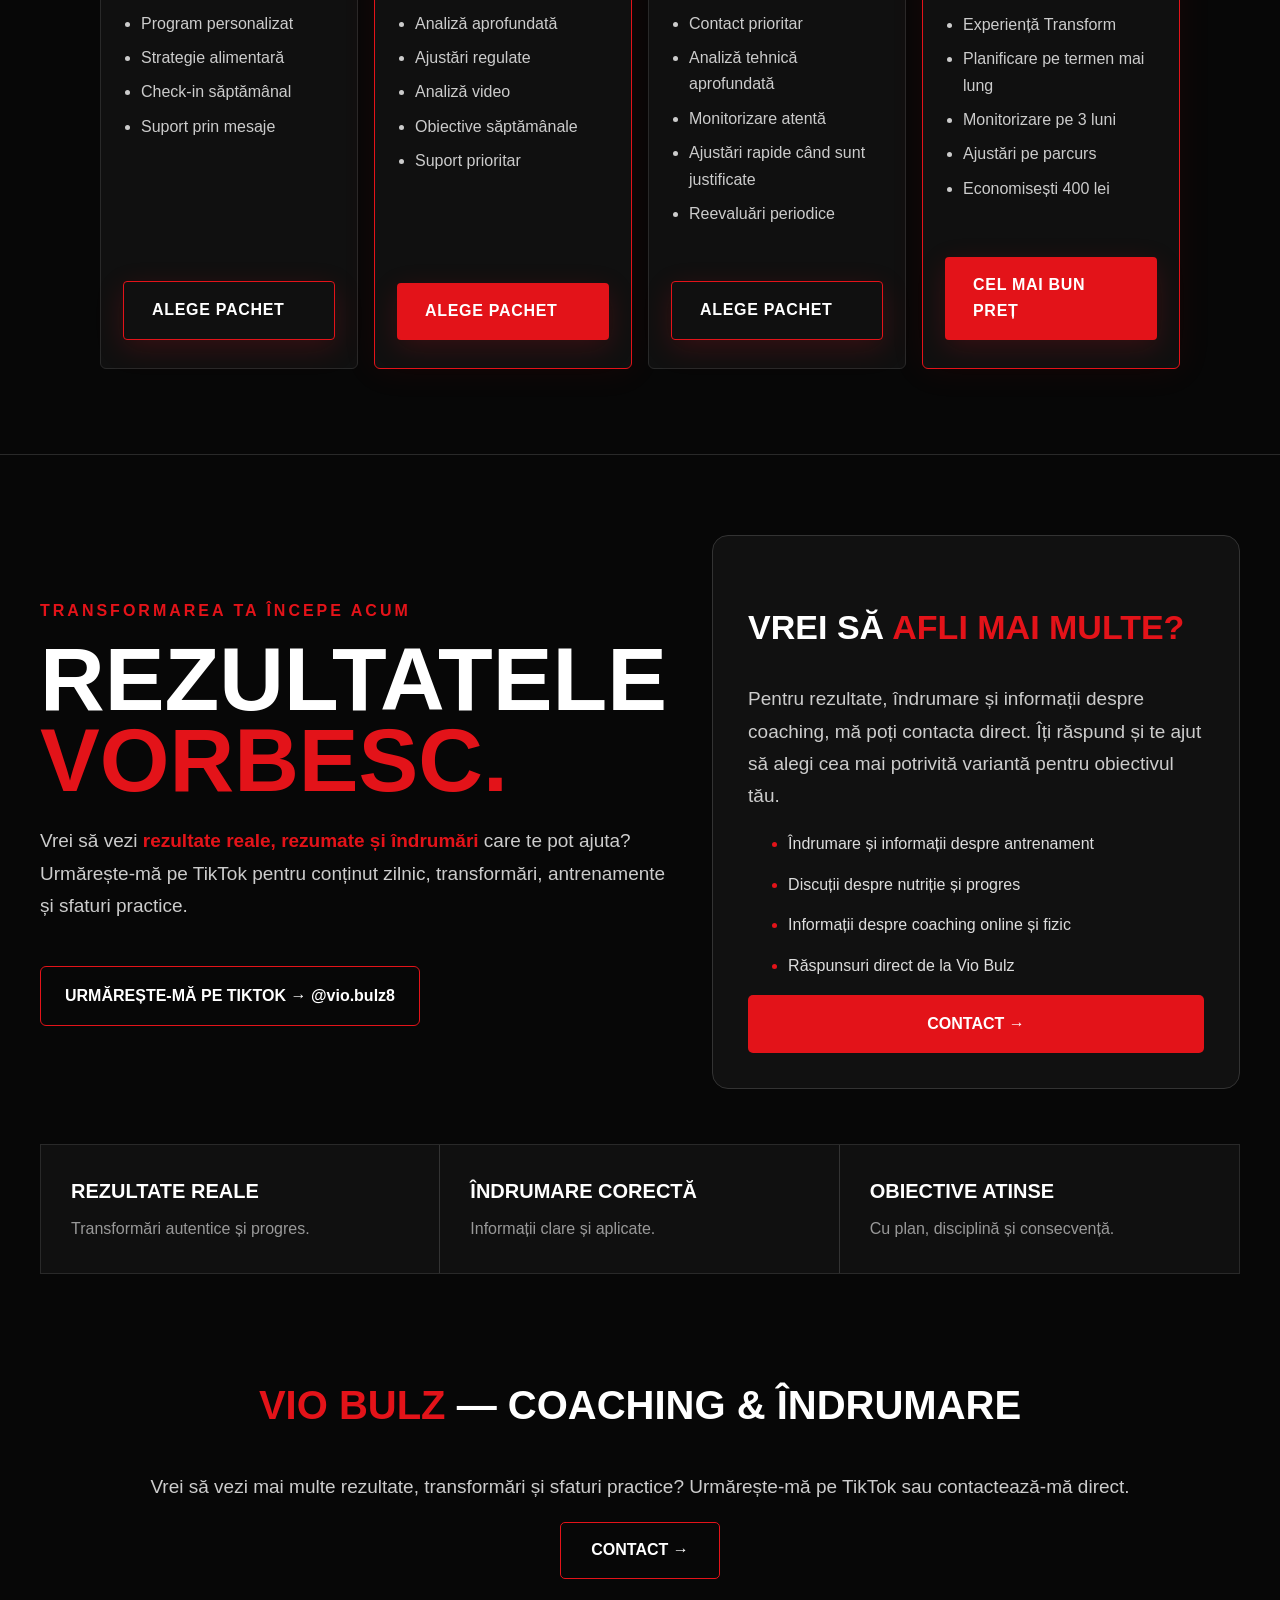
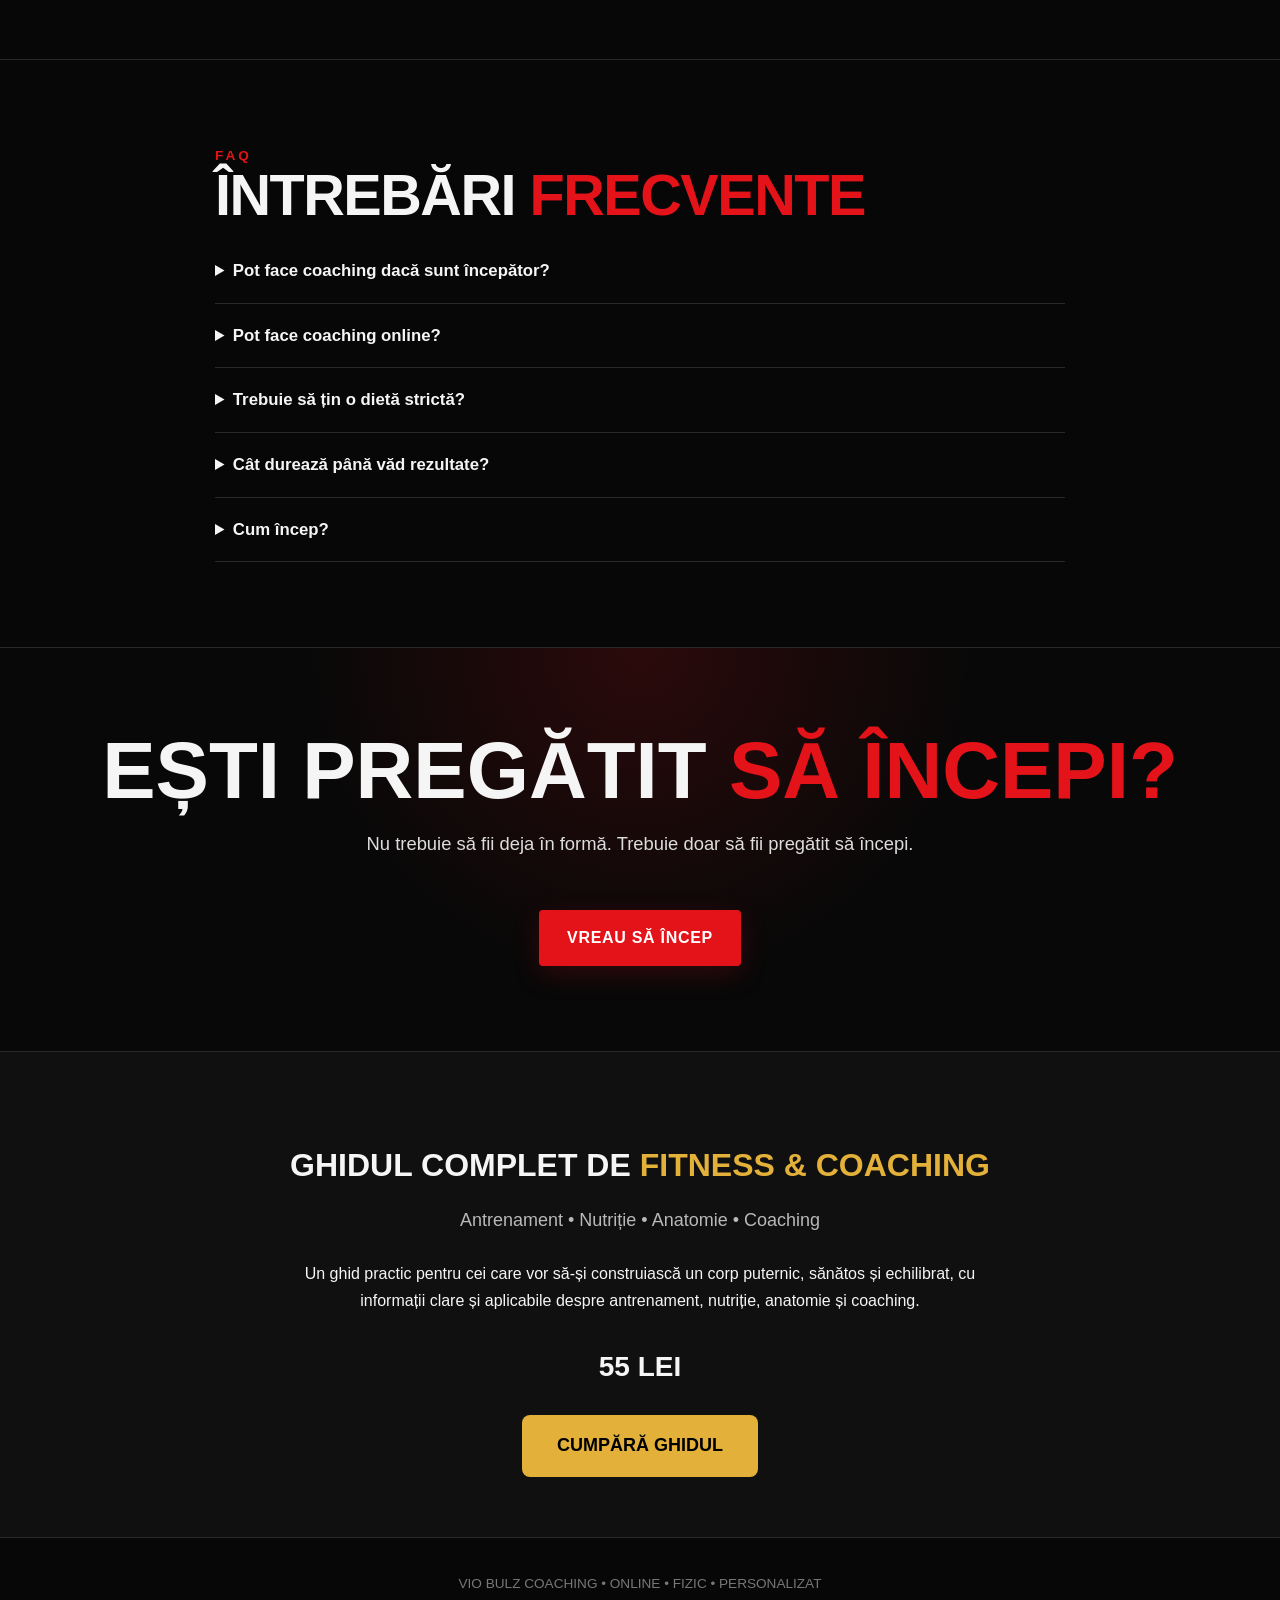
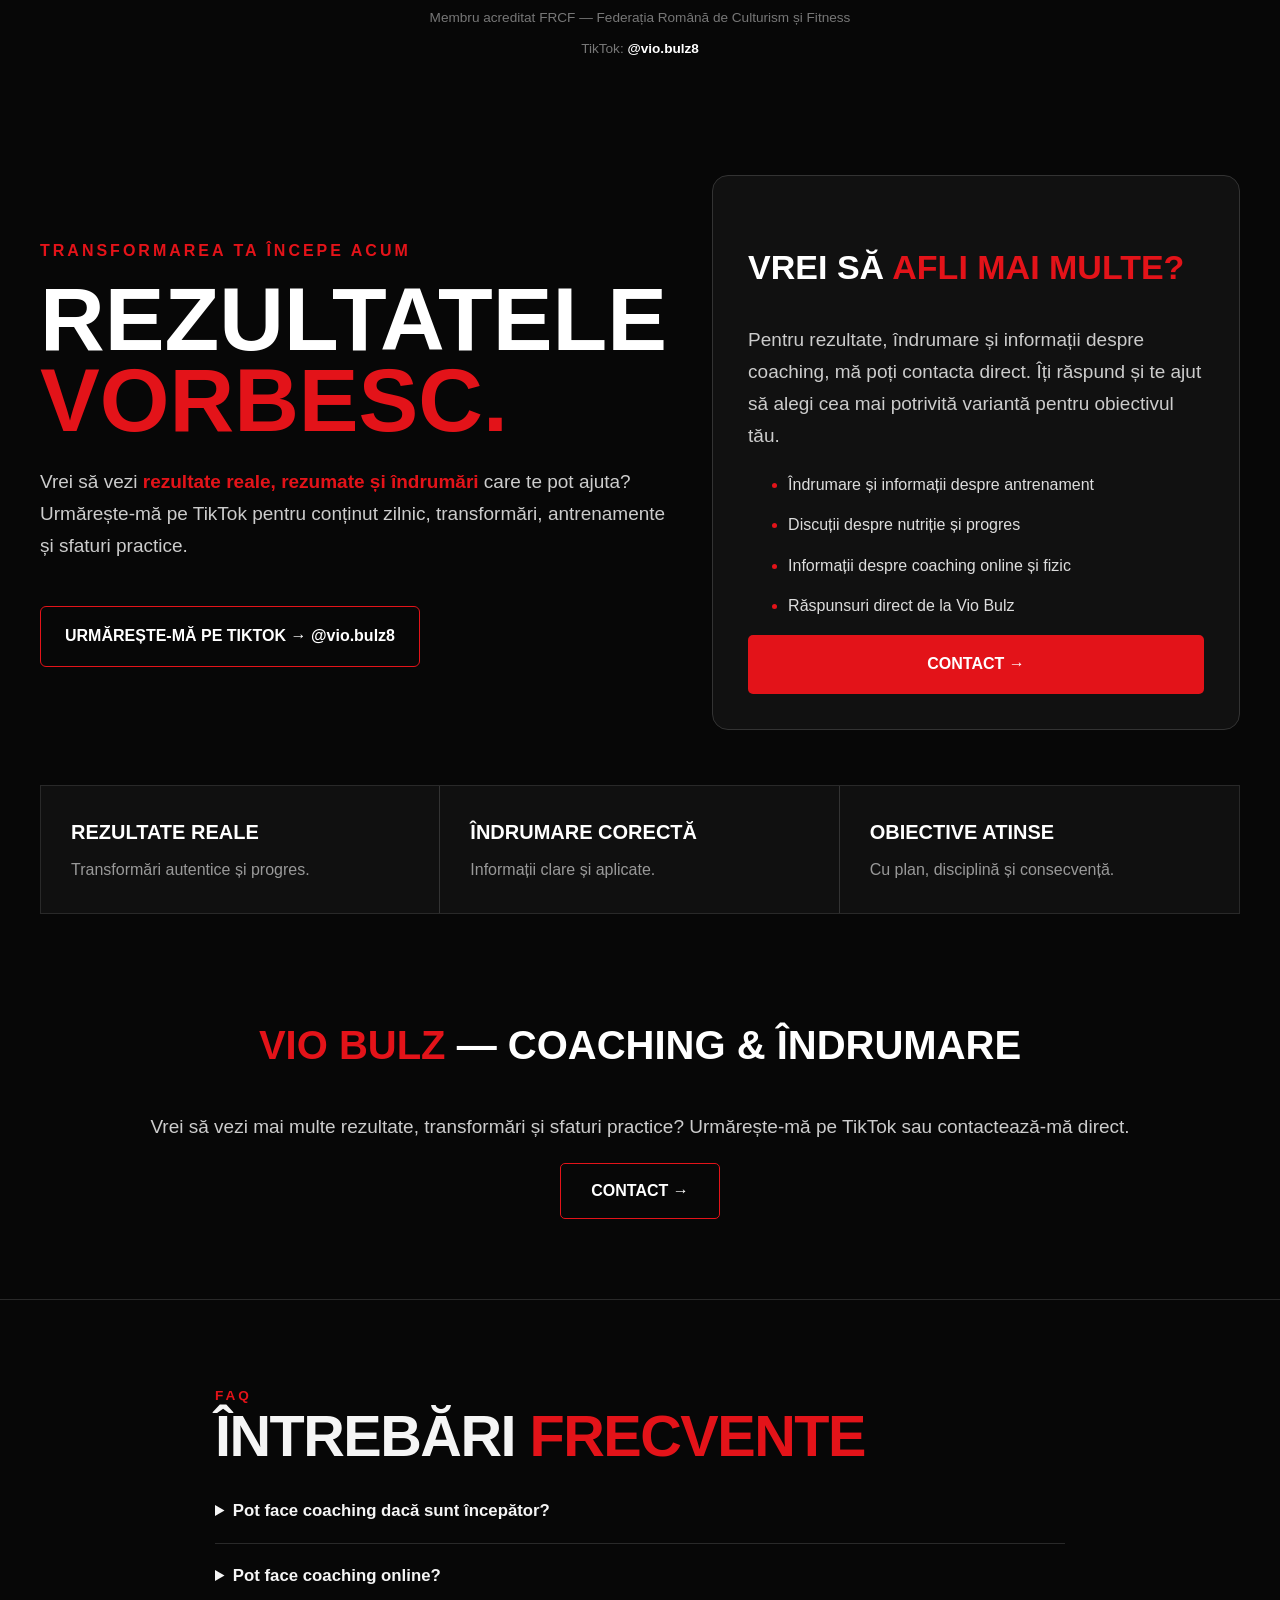
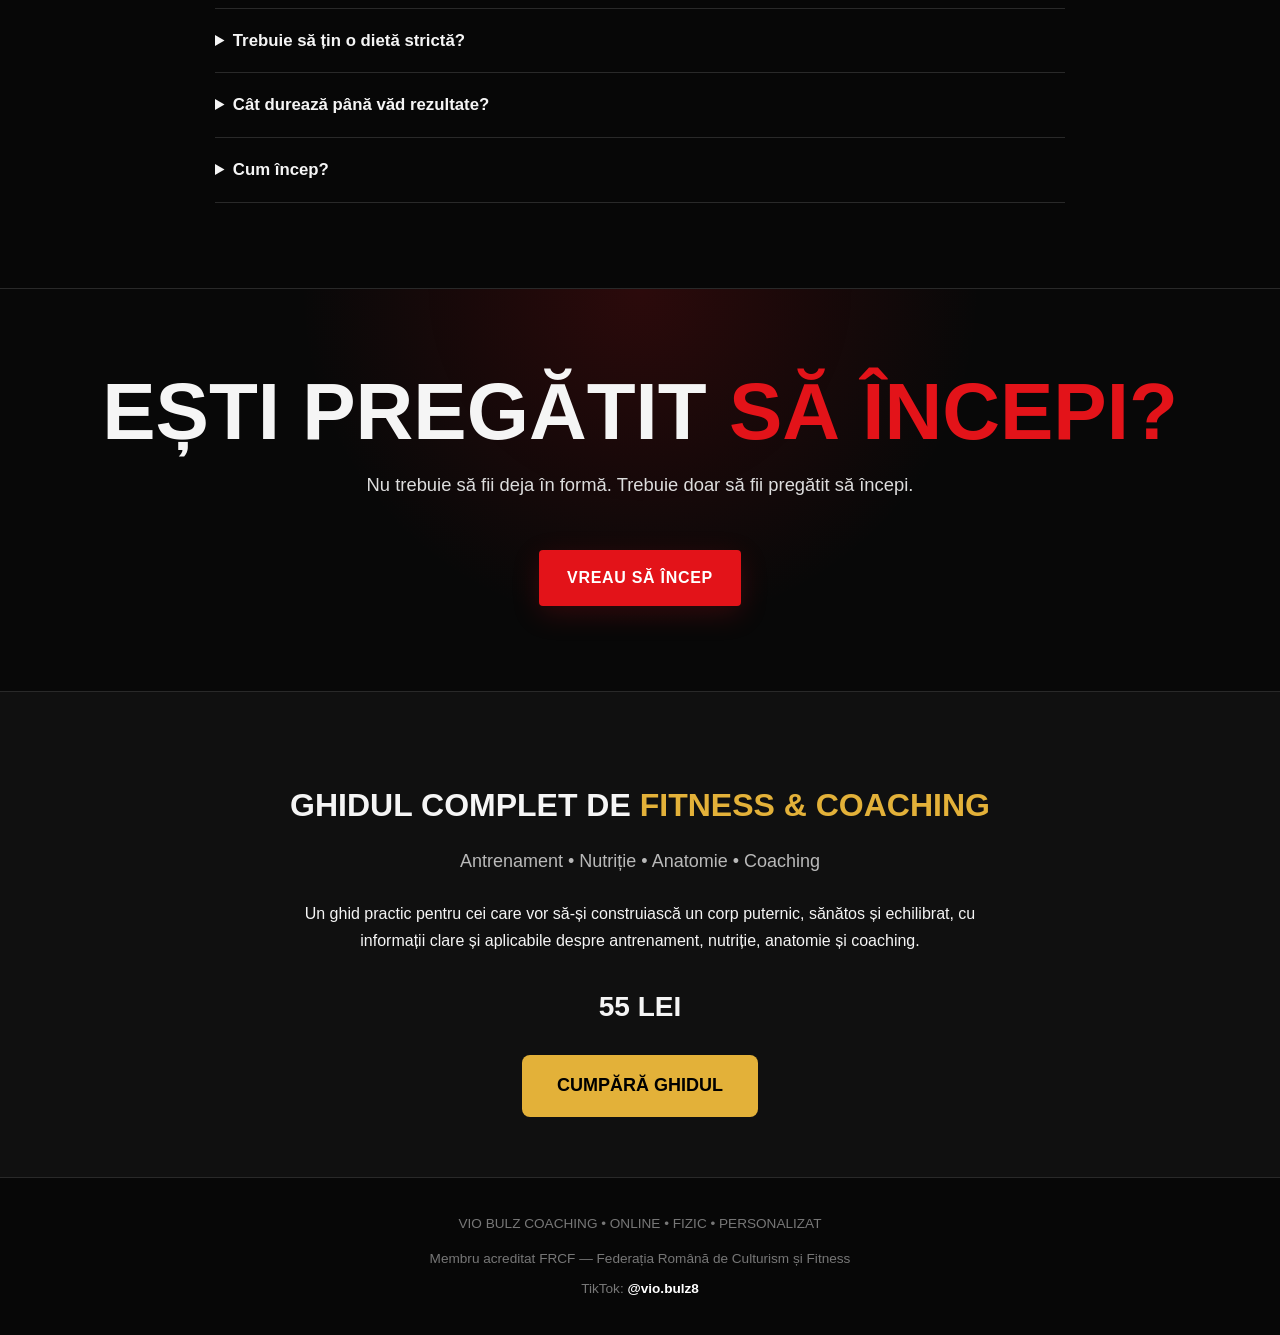
==== commit 6555f1df: "Update index.html" ====
--- a/index.html
+++ b/index.html
@@ -1,10 +1,10 @@
 <!DOCTYPE html>
 <html lang="ro">
 <head>
-<meta charset="UTF-8">
-<meta name="viewport" content="width=device-width, initial-scale=1.0">
+<meta charset="utf-8"/>
+<meta content="width=device-width, initial-scale=1.0" name="viewport"/>
 <title>Vio Bulz Coaching</title>
-<meta name="description" content="Vio Bulz Coaching — coaching personalizat online și fizic. Construiește-ți corpul. Construiește-ți disciplina.">
+<meta content="Vio Bulz Coaching — coaching personalizat online și fizic. Construiește-ți corpul. Construiește-ți disciplina." name="description"/>
 <style>
 :root{
   --bg:#070707;
@@ -15,12 +15,14 @@
   --red:#e31319;
   --line:#292929;
 }
+
 *{box-sizing:border-box}
 html{scroll-behavior:smooth}
 body{
   margin:0;background:var(--bg);color:var(--text);
   font-family:Arial,Helvetica,sans-serif;line-height:1.65;
 }
+
 a{text-decoration:none;color:inherit}
 .container{width:min(1080px,92%);margin:auto}
 .hero{
@@ -30,6 +32,7 @@
     radial-gradient(circle at 50% 10%,rgba(227,19,25,.12),transparent 34%),
     linear-gradient(180deg,#050505 0%,#090909 100%);
 }
+
 .hero-inner{text-align:center;padding:90px 0}
 .kicker{color:var(--red);font-weight:800;letter-spacing:3px;text-transform:uppercase;font-size:.85rem}
 h1{font-size:clamp(3rem,8vw,6.8rem);line-height:.9;margin:18px 0 10px;letter-spacing:-4px}
@@ -41,12 +44,14 @@
  color:#fff;font-weight:800;text-transform:uppercase;letter-spacing:.7px;
  border-radius:4px;box-shadow:0 8px 28px rgba(227,19,25,.18);
 }
+
 .btn.alt{background:transparent;border:1px solid var(--red)}
 section{padding:85px 0;border-bottom:1px solid var(--line)}
 .section-title{
  font-size:clamp(2rem,5vw,3.6rem);line-height:1;margin:0 0 14px;
  text-transform:uppercase;letter-spacing:-1.5px;
 }
+
 .section-title span{color:var(--red)}
 .lead{color:#ddd;font-size:1.15rem;max-width:850px}
 .story{max-width:900px;margin:auto}
@@ -56,18 +61,22 @@
  background:linear-gradient(90deg,rgba(227,19,25,.10),transparent);
  font-size:1.35rem;font-weight:800;
 }
+
 .story .quote{
  font-size:clamp(1.5rem,3.5vw,2.5rem);font-weight:900;
  line-height:1.15;text-align:center;margin:45px auto;max-width:800px;
 }
+
 .story .quote span{color:var(--red)}
 .process{
  display:grid;grid-template-columns:repeat(6,1fr);gap:12px;margin-top:35px
 }
+
 .step{
  background:var(--panel);border:1px solid var(--line);padding:22px 12px;text-align:center;
  min-height:150px;
 }
+
 .step b{display:block;color:var(--red);font-size:1.7rem;margin-bottom:8px}
 .step span{font-weight:700;text-transform:uppercase;font-size:.82rem}
 .gymbro{
@@ -75,6 +84,7 @@
  radial-gradient(circle at 90% 50%,rgba(227,19,25,.14),transparent 35%),var(--panel);
  display:flex;align-items:center;justify-content:space-between;gap:30px;
 }
+
 .gymbro h3{font-size:clamp(1.8rem,4vw,3rem);margin:0}
 .gymbro strong{color:var(--red)}
 .packages{display:grid;grid-template-columns:repeat(4,1fr);gap:16px;margin-top:35px}
@@ -82,6 +92,7 @@
  background:var(--panel);border:1px solid var(--line);padding:28px 22px;
  border-radius:6px;display:flex;flex-direction:column;
 }
+
 .card.featured{border-color:var(--red);box-shadow:0 0 35px rgba(227,19,25,.08)}
 .card h3{font-size:1.35rem;margin:0 0 8px;text-transform:uppercase}
 .price{font-size:1.9rem;font-weight:900;color:var(--red)}
@@ -92,10 +103,12 @@
  background:var(--panel);border:1px solid var(--line);padding:35px;
  display:grid;grid-template-columns:1.1fr 1fr;gap:35px;align-items:center;
 }
+
 .before-after{
  min-height:260px;border:1px dashed #555;display:flex;align-items:center;justify-content:center;
  text-align:center;color:#aaa;padding:25px;
 }
+
 .testimonials{display:grid;grid-template-columns:repeat(3,1fr);gap:15px;margin-top:25px}
 .testimonial{background:var(--panel);border:1px solid var(--line);padding:22px}
 .faq{max-width:850px;margin:auto}
@@ -106,12 +119,14 @@
  radial-gradient(circle at 50% 0,rgba(227,19,25,.16),transparent 45%),#080808}
 .cta h2{font-size:clamp(2.5rem,7vw,5rem);line-height:.95;margin:0}
 footer{padding:35px 0;text-align:center;color:#777;font-size:.85rem}
+
 @media(max-width:850px){
  .process{grid-template-columns:repeat(3,1fr)}
  .packages{grid-template-columns:repeat(2,1fr)}
  .results{grid-template-columns:1fr}
  .gymbro{display:block}
 }
+
 @media(max-width:560px){
  section{padding:58px 0}
  .hero-inner{padding:70px 0}
@@ -122,131 +137,182 @@
  .story p{font-size:1rem}
 }
 </style>
-</head>
-<body>
+
+<style>
+#lang-switcher{
+  position:fixed;top:16px;right:16px;z-index:9999;
+  display:flex;gap:6px;background:#111;border:1px solid #333;
+  padding:6px;border-radius:8px;box-shadow:0 8px 25px rgba(0,0,0,.35)
+}
+
+#lang-switcher button{
+  border:1px solid #444;background:#181818;color:#fff;padding:7px 9px;
+  border-radius:5px;font-weight:800;cursor:pointer
+}
+
+#lang-switcher button.active{background:#e31319;border-color:#e31319}
+</style></head>
+
+<body><div id="lang-switcher"><button data-lang="ro" type="button">RO</button><button data-lang="es" type="button">ES</button><button data-lang="en" type="button">EN</button></div>
 
 <header class="hero">
- <div class="container hero-inner">
-  <div class="kicker">Vio Bulz Coaching</div>
-  <h1>CONSTRUIEȘTE-ȚI<br><span>CORPUL.</span></h1>
-  <h2>Construiește-ți disciplina.</h2>
-  <p>Coaching personalizat <strong>ONLINE & FIZIC</strong>, construit în jurul obiectivului, stilului tău de viață și progresului tău.</p>
-  <a class="btn" href="Vio_Bulz_Coaching_Aplicatie.html">Vreau să încep</a>
- </div>
+<div class="container hero-inner">
+<div class="kicker">Vio Bulz Coaching</div>
+<h1>CONSTRUIEȘTE-ȚI<br/><span>CORPUL.</span></h1>
+<h2>Construiește-ți disciplina.</h2>
+<p>Coaching personalizat <strong>ONLINE &amp; FIZIC</strong>, construit în jurul obiectivului, stilului tău de viață și progresului tău.</p>
+<a class="btn" href="Vio_Bulz_Coaching_Aplicatie.html">Vreau să încep</a>
+</div>
 </header>
 
 <section id="despre">
- <div class="container story">
-  <div class="kicker">Despre mine</div>
-  <div style="margin:18px 0 26px;padding:14px 18px;border-left:3px solid var(--red);background:#111;color:#ddd;">
-   <strong style="color:#fff;">Membru acreditat FRCF</strong> — Federația Română de Culturism și Fitness
-  </div>
-  <h2 class="section-title">Am învățat să merg din nou.<br><span>Acum îi ajut și pe alții să meargă înainte.</span></h2>
-
-  <p>În 2019 am ajuns într-unul dintre cele mai grele momente din viața mea.</p>
-  <p>După o perioadă lungă și foarte dificilă, marcată de depresie și de consum excesiv de alcool timp de aproximativ doi ani, sănătatea mea s-a prăbușit. Am ajuns la <strong>65 kg</strong> și am fost internat la Spitalul Județean din Timișoara, la etajul 9, cu o formă severă de neuropatie care afecta nervii periferici.</p>
-
-  <p>Durerile erau insuportabile. Le simțeam în picioare, de la vârful degetelor până spre șolduri. Nu puteam să mănânc. Nu puteam să dorm. Abia îmi puteam controla picioarele.</p>
-
-  <p>Cu un an înainte ajunsesem chiar să mă deplasez în scaun cu rotile.</p>
-
-  <div class="impact">Au fost zile și nopți pe care nu le voi uita niciodată.</div>
-
-  <p>Urletele mele de durere se auzeau pe tot palierul de la etajul 9, unde erau zeci de camere. Durerea devenise atât de puternică încât, uneori, singurul lucru pe care îl mai puteam face era să strig.</p>
-
-  <p>Asistentele veneau la mine și îmi administrau tratamentul pentru a mă seda, astfel încât să pot adormi câteva ore și, pentru puțin timp, să uit de durere.</p>
-
-  <p>Apoi mă trezeam și totul începea din nou.</p>
-
-  <div class="impact">Durerea. Frica. Neputința.</div>
-
-  <p>Și totuși, undeva în mijlocul acelei suferințe, am început să-mi construiesc cea mai puternică ambiție pe care am avut-o vreodată.</p>
-
-  <div class="quote">„Dacă ies de aici, <span>mă voi ridica.</span> Îmi voi reconstrui corpul, îmi voi reconstrui mintea și mă voi întoarce pe culmile sportului.”</div>
-
-  <p>Nu știam cât va dura. Nu știam dacă voi reuși. Știam doar că nu voiam ca povestea mea să se termine într-un pat de spital.</p>
-
-  <p>După aproape trei săptămâni de spitalizare și după o perioadă extrem de grea de tratament și recuperare, am ieșit din spital cu șanse minime și am început să reconstruiesc totul de la zero.</p>
+<div class="container story">
+<div class="kicker">Despre mine</div>
+<div style="margin:18px 0 26px;padding:14px 18px;border-left:3px solid var(--red);background:#111;color:#ddd;">
+<strong style="color:#fff;">Membru acreditat FRCF</strong> — Federația Română de Culturism și Fitness
+</div>
+
+<h2 class="section-title">Am învățat să merg din nou.<br/><span>Acum îi ajut și pe alții să meargă înainte.</span></h2>
+
+<p>În 2019 am ajuns într-unul dintre cele mai grele momente din viața mea.</p>
+<p>După o perioadă lungă și foarte dificilă, marcată de depresie și de consum excesiv de alcool timp de aproximativ doi ani, sănătatea mea s-a prăbușit. Am ajuns la <strong>65 kg</strong> și am fost internat la Spitalul Județean din Timișoara, la etajul 9, cu o formă severă de neuropatie care afecta nervii periferici.</p>
+<p>Durerile erau insuportabile. Le simțeam în picioare, de la vârful degetelor până spre șolduri. Nu puteam să mănânc. Nu puteam să dorm. Abia îmi puteam controla picioarele.</p>
+<p>Cu un an înainte ajunsesem chiar să mă deplasez în scaun cu rotile.</p>
+
+<div class="impact">Au fost zile și nopți pe care nu le voi uita niciodată.</div>
+
+<p>Urletele mele de durere se auzeau pe tot palierul de la etajul 9, unde erau zeci de camere. Durerea devenise atât de puternică încât, uneori, singurul lucru pe care îl mai puteam face era să strig.</p>
+<p>Asistentele veneau la mine și îmi administrau tratamentul pentru a mă seda, astfel încât să pot adormi câteva ore și, pentru puțin timp, să uit de durere.</p>
+<p>Apoi mă trezeam și totul începea din nou.</p>
+
+<div class="impact">Durerea. Frica. Neputința.</div>
+
+<p>Și totuși, undeva în mijlocul acelei suferințe, am început să-mi construiesc cea mai puternică ambiție pe care am avut-o vreodată.</p>
+
+<div class="quote">„Dacă ies de aici, <span>mă voi ridica.</span> Îmi voi reconstrui corpul, îmi voi reconstrui mintea și mă voi întoarce pe culmile sportului.”</div>
+
+<p>Nu știam cât va dura. Nu știam dacă voi reuși. Știam doar că nu voiam ca povestea mea să se termine într-un pat de spital.</p>
+<p>După aproape trei săptămâni de spitalizare și după o perioadă extrem de grea de tratament și recuperare, am ieșit din spital cu șanse minime și am început să reconstruiesc totul de la zero.</p>
+
 
   <h3 class="section-title" style="margin-top:55px">Am învățat să <span>merg din nou.</span></h3>
   <p>Primii pași. Apoi mersul. Apoi bicicleta. Apoi exerciții ușoare. Apoi aparatele.</p>
-  <p><strong>Pas cu pas. Zi după zi.</strong></p>
-  <p>A fost un drum lung, cu durere, frică, frustrare și momente în care ar fi fost mult mai ușor să renunț.</p>
-  <p>Dar nu am renunțat.</p>
-  <p>M-am rugat. M-am forțat. Am continuat.</p>
-  <p>Am început să-mi recapăt controlul asupra picioarelor, să-mi reconstruiesc forța și să-mi recâștig încrederea în propriul corp.</p>
-  <p>Mi-am antrenat corpul, dar înainte de toate mi-am antrenat <strong>mintea să creadă că pot.</strong></p>
-  <p>Ceea ce părea imposibil a început, încetul cu încetul, să devină realitate.</p>
-  <p>Astăzi sunt sănătos, puternic și mă antrenez la un nivel la care, în acea perioadă, nici măcar nu îndrăzneam să visez.</p>
-  <p>Medicii care m-au urmărit au fost surprinși de evoluția mea, iar recuperarea mea a fost considerată deosebită.</p>
-
-  <div class="impact">Am fost la pământ. Am învățat să mă ridic. Acum vreau să-i ajut și pe alții să facă același lucru.</div>
- </div>
-  <div style="text-align:center;margin-top:30px;">
-  <p><strong>Urmărește-mă pe TikTok</strong></p>
-  <a href="https://www.tiktok.com/@vio.bulz8" target="_blank" class="btn">@vio.bulz8</a>
+<p><strong>Pas cu pas. Zi după zi.</strong></p>
+<p>A fost un drum lung, cu durere, frică, frustrare și momente în care ar fi fost mult mai ușor să renunț.</p>
+<p>Dar nu am renunțat.</p>
+<p>M-am rugat. M-am forțat. Am continuat.</p>
+<p>Am început să-mi recapăt controlul asupra picioarelor, să-mi reconstruiesc forța și să-mi recâștig încrederea în propriul corp.</p>
+<p>Mi-am antrenat corpul, dar înainte de toate mi-am antrenat <strong>mintea să creadă că pot.</strong></p>
+<p>Ceea ce părea imposibil a început, încetul cu încetul, să devină realitate.</p>
+<p>Astăzi sunt sănătos, puternic și mă antrenez la un nivel la care, în acea perioadă, nici măcar nu îndrăzneam să visez.</p>
+<p>Medicii care m-au urmărit au fost surprinși de evoluția mea, iar recuperarea mea a fost considerată deosebită.</p>
+
+<div class="impact">Am fost la pământ. Am învățat să mă ridic. Acum vreau să-i ajut și pe alții să facă același lucru.</div>
+
+</div>
+
+<div style="text-align:center;margin-top:30px;">
+<p><strong>Urmărește-mă pe TikTok</strong></p>
+<a class="btn" href="https://www.tiktok.com/@vio.bulz8" target="_blank">@vio.bulz8</a>
 </div>
 </section>
 
 <section>
- <div class="container">
-  <div class="kicker">Metoda</div>
-  <h2 class="section-title">Ce este Vio Bulz <span>Coaching?</span></h2>
-  <p class="lead">Nu este un program generic trimis pe WhatsApp. Este un proces de coaching personalizat în care analizăm punctul de plecare, stabilim obiectivul, construim antrenamentul și strategia alimentară, urmărim progresul și ajustăm planul pe parcurs.</p>
-  <div class="process">
-   <div class="step"><b>01</b><span>Evaluare</span></div>
-   <div class="step"><b>02</b><span>Plan</span></div>
-   <div class="step"><b>03</b><span>Execuție</span></div>
-   <div class="step"><b>04</b><span>Check-in</span></div>
-   <div class="step"><b>05</b><span>Ajustare</span></div>
-   <div class="step"><b>06</b><span>Progres</span></div>
-  </div>
- </div>
+<div class="container">
+<div class="kicker">Metoda</div>
+<h2 class="section-title">Ce este Vio Bulz <span>Coaching?</span></h2>
+<p class="lead">Nu este un program generic trimis pe WhatsApp. Este un proces de coaching personalizat în care analizăm punctul de plecare, stabilim obiectivul, construim antrenamentul și strategia alimentară, urmărim progresul și ajustăm planul pe parcurs.</p>
+
+<div class="process">
+<div class="step"><b>01</b><span>Evaluare</span></div>
+<div class="step"><b>02</b><span>Plan</span></div>
+<div class="step"><b>03</b><span>Execuție</span></div>
+<div class="step"><b>04</b><span>Check-in</span></div>
+<div class="step"><b>05</b><span>Ajustare</span></div>
+<div class="step"><b>06</b><span>Progres</span></div>
+</div>
+</div>
 </section>
 
 <section>
- <div class="container">
-  <div class="gymbro">
-   <div>
-    <div class="kicker">Ofertă pentru clienți noi</div>
-    <h3>GYM BRO <strong>WEEK</strong></h3>
-    <p><strong>4 ANTRENAMENTE GRATUITE</strong><br>Vino să mă cunoști, să ne antrenăm cot la cot și să vezi dacă stilul meu de coaching este potrivit pentru tine.</p>
-   </div>
-   <a class="btn" href="Vio_Bulz_Coaching_Aplicatie.html">Vreau Gym Bro Week</a>
-  </div>
- </div>
+<div class="container">
+<div class="gymbro">
+<div>
+<div class="kicker">Ofertă pentru clienți noi</div>
+<h3>GYM BRO <strong>WEEK</strong></h3>
+<p><strong>4 ANTRENAMENTE GRATUITE</strong><br/>Vino să mă cunoști, să ne antrenăm cot la cot și să vezi dacă stilul meu de coaching este potrivit pentru tine.</p>
+</div>
+
+<a class="btn" href="Vio_Bulz_Coaching_Aplicatie.html">Vreau Gym Bro Week</a>
+</div>
+</div>
 </section>
 
 <section id="pachete">
- <div class="container">
-  <div class="kicker">Coaching</div>
-  <h2 class="section-title">Alege pachetul <span>potrivit pentru tine</span></h2>
-  <p class="lead">Toate pachetele sunt disponibile pentru coaching <strong>ONLINE & FIZIC</strong>.</p>
-  <div class="packages">
-   <div class="card">
-    <h3>Basic</h3><div class="price">500 <small>LEI / LUNĂ</small></div>
-    <ul><li>Evaluare inițială</li><li>Program personalizat</li><li>Strategie alimentară</li><li>Check-in săptămânal</li><li>Suport prin mesaje</li></ul>
-    <a class="btn alt" href="https://payhip.com/b/vrbl2">Alege pachet</a>
-   </div>
-   <div class="card featured">
-    <h3>Transform ⭐</h3><div class="price">800 <small>LEI / LUNĂ</small></div>
-    <ul><li>Tot ce include Basic</li><li>Analiză aprofundată</li><li>Ajustări regulate</li><li>Analiză video</li><li>Obiective săptămânale</li><li>Suport prioritar</li></ul>
-    <a class="btn" href="https://payhip.com/b/BQTrq">Alege pachet</a>
-   </div>
-   <div class="card">
-    <h3>Premium</h3><div class="price">1.000 <small>LEI / LUNĂ</small></div>
-    <ul><li>Tot ce include Transform</li><li>Contact prioritar</li><li>Analiză tehnică aprofundată</li><li>Monitorizare atentă</li><li>Ajustări rapide când sunt justificate</li><li>Reevaluări periodice</li></ul>
-    <a class="btn alt" href="https://payhip.com/b/7w2Ca">Alege pachet</a>
-   </div>
-   <div class="card featured">
-    <h3>Transform 3 luni</h3><div class="price">2.000 <small>LEI / 3 LUNI</small></div>
-    <ul><li>Experiență Transform</li><li>Planificare pe termen mai lung</li><li>Monitorizare pe 3 luni</li><li>Ajustări pe parcurs</li><li>Economisești 400 lei</li></ul>
-    <a class="btn" href="https://payhip.com/b/KhN6L">Cel mai bun preț</a>
-   </div>
-  </div>
- </div>
-</section>
-
+<div class="container">
+<div class="kicker">Coaching</div>
+<h2 class="section-title">Alege pachetul <span>potrivit pentru tine</span></h2>
+<p class="lead">Toate pachetele sunt disponibile pentru coaching <strong>ONLINE &amp; FIZIC</strong>.</p>
+
+<div class="packages">
+
+<div class="card">
+<h3>Basic</h3>
+<div class="price">500 <small>LEI / LUNĂ</small></div>
+<ul>
+<li>Evaluare inițială</li>
+<li>Program personalizat</li>
+<li>Strategie alimentară</li>
+<li>Check-in săptămânal</li>
+<li>Suport prin mesaje</li>
+</ul>
+<a class="btn alt" href="https://payhip.com/b/vrbl2">Alege pachet</a>
+</div>
+
+<div class="card featured">
+<h3>Transform ⭐</h3>
+<div class="price">800 <small>LEI / LUNĂ</small></div>
+<ul>
+<li>Tot ce include Basic</li>
+<li>Analiză aprofundată</li>
+<li>Ajustări regulate</li>
+<li>Analiză video</li>
+<li>Obiective săptămânale</li>
+<li>Suport prioritar</li>
+</ul>
+<a class="btn" href="https://payhip.com/b/BQTrq">Alege pachet</a>
+</div>
+
+<div class="card">
+<h3>Premium</h3>
+<div class="price">1.000 <small>LEI / LUNĂ</small></div>
+<ul>
+<li>Tot ce include Transform</li>
+<li>Contact prioritar</li>
+<li>Analiză tehnică aprofundată</li>
+<li>Monitorizare atentă</li>
+<li>Ajustări rapide când sunt justificate</li>
+<li>Reevaluări periodice</li>
+</ul>
+<a class="btn alt" href="https://payhip.com/b/7w2Ca">Alege pachet</a>
+</div>
+
+<div class="card featured">
+<h3>Transform 3 luni</h3>
+<div class="price">2.000 <small>LEI / 3 LUNI</small></div>
+<ul>
+<li>Experiență Transform</li>
+<li>Planificare pe termen mai lung</li>
+<li>Monitorizare pe 3 luni</li>
+<li>Ajustări pe parcurs</li>
+<li>Economisești 400 lei</li>
+</ul>
+<a class="btn" href="https://payhip.com/b/KhN6L">Cel mai bun preț</a>
+</div>
+
+</div>
+</div>
+</section>
 <section id="rezultate-forum" style="background:#070707;color:#fff;padding:80px 20px;font-family:Arial,Helvetica,sans-serif">
 <style>
 .vbwrap{max-width:1200px;margin:auto}.vbgrid{display:grid;grid-template-columns:1fr 1fr;gap:45px;align-items:center}.vbred{color:#e31319}.vbh{font-size:clamp(48px,7vw,92px);line-height:.9;margin:15px 0 25px;font-weight:900}.vbtext{font-size:19px;color:#ccc;line-height:1.7}.vbtiktok{display:inline-block;margin-top:25px;padding:16px 24px;border:1px solid #e31319;border-radius:6px;color:#fff;text-decoration:none;font-weight:900}.vbcard{background:#111;border:1px solid #333;border-radius:16px;padding:35px}.vbcard h2{font-size:34px}.vbcard li{margin:14px 0;color:#ddd}.vbcard li::marker{color:#e31319}.vbbtn{display:block;text-align:center;background:#e31319;color:#fff;text-decoration:none;padding:16px;border-radius:5px;font-weight:900}.vbfeatures{display:grid;grid-template-columns:repeat(3,1fr);margin-top:55px;background:#101010;border:1px solid #292929}.vbfeature{padding:30px;border-right:1px solid #333}.vbfeature:last-child{border:0}.vbfeature strong{display:block;font-size:20px;margin-bottom:8px}.vbfeature span{color:#999}.vbbottom{text-align:center;padding-top:65px}.vbbottom h2{font-size:40px}.vbbottom a{display:inline-block;border:1px solid #e31319;color:#fff;text-decoration:none;padding:14px 30px;border-radius:5px;font-weight:900}@media(max-width:800px){.vbgrid,.vbfeatures{grid-template-columns:1fr}.vbfeature{border-right:0;border-bottom:1px solid #333}}
@@ -255,9 +321,9 @@
 <div class="vbgrid">
 <div>
 <div class="vbred" style="font-weight:900;letter-spacing:3px;text-transform:uppercase">Transformarea ta începe acum</div>
-<h2 class="vbh">REZULTATELE<br><span class="vbred">VORBESC.</span></h2>
+<h2 class="vbh">REZULTATELE<br/><span class="vbred">VORBESC.</span></h2>
 <p class="vbtext">Vrei să vezi <strong class="vbred">rezultate reale, rezumate și îndrumări</strong> care te pot ajuta? Urmărește-mă pe TikTok pentru conținut zilnic, transformări, antrenamente și sfaturi practice.</p>
-<a class="vbtiktok" href="https://www.tiktok.com/@vio.bulz8" target="_blank" rel="noopener">URMĂREȘTE-MĂ PE TIKTOK → @vio.bulz8</a>
+<a class="vbtiktok" href="https://www.tiktok.com/@vio.bulz8" rel="noopener" target="_blank">URMĂREȘTE-MĂ PE TIKTOK → @vio.bulz8</a>
 </div>
 <div class="vbcard">
 <h2>VREI SĂ <span class="vbred">AFLI MAI MULTE?</span></h2>
@@ -270,78 +336,146 @@
 <div class="vbfeature"><strong>ÎNDRUMARE CORECTĂ</strong><span>Informații clare și aplicate.</span></div>
 <div class="vbfeature"><strong>OBIECTIVE ATINSE</strong><span>Cu plan, disciplină și consecvență.</span></div>
 </div>
-<div class="vbbottom"><h2><span class="vbred">VIO BULZ</span> — COACHING & ÎNDRUMARE</h2><p class="vbtext">Vrei să vezi mai multe rezultate, transformări și sfaturi practice? Urmărește-mă pe TikTok sau contactează-mă direct.</p><a href="Vio_Bulz_Contact.html">CONTACT →</a></div>
+<div class="vbbottom"><h2><span class="vbred">VIO BULZ</span> — COACHING &amp; ÎNDRUMARE</h2><p class="vbtext">Vrei să vezi mai multe rezultate, transformări și sfaturi practice? Urmărește-mă pe TikTok sau contactează-mă direct.</p><a href="Vio_Bulz_Contact.html">CONTACT →</a></div>
 </div></section>
 
 <section>
- <div class="container faq">
-  <div class="kicker">FAQ</div>
-  <h2 class="section-title">Întrebări <span>frecvente</span></h2>
-  <details><summary>Pot face coaching dacă sunt începător?</summary><p>Da. Planul se construiește în funcție de nivelul de pornire și obiectivul tău.</p></details>
-  <details><summary>Pot face coaching online?</summary><p>Da. Coaching-ul este disponibil atât online, cât și fizic.</p></details>
-  <details><summary>Trebuie să țin o dietă strictă?</summary><p>Strategia alimentară este adaptată obiectivului și stilului tău de viață.</p></details>
-  <details><summary>Cât durează până văd rezultate?</summary><p>Depinde de punctul de plecare, obiectiv și consecvență. Nu există o durată universală.</p></details>
-  <details><summary>Cum încep?</summary><p>Completezi evaluarea, discutăm obiectivul și alegem împreună varianta de coaching potrivită.</p></details>
-</div>
-</section>
-
-<section id="incepe" class="cta">
- <div class="container">
-  <h2>EȘTI PREGĂTIT <span style="color:var(--red)">SĂ ÎNCEPI?</span></h2>
-  <p class="lead" style="margin:20px auto">Nu trebuie să fii deja în formă. Trebuie doar să fii pregătit să începi.</p>
-  <a class="btn" href="#">Vreau să încep</a>
- </div>
-</section>
+<div class="container faq">
+<div class="kicker">FAQ</div>
+<h2 class="section-title">Întrebări <span>frecvente</span></h2>
+<details><summary>Pot face coaching dacă sunt începător?</summary><p>Da. Planul se construiește în funcție de nivelul de pornire și obiectivul tău.</p></details>
+<details><summary>Pot face coaching online?</summary><p>Da. Coaching-ul este disponibil atât online, cât și fizic.</p></details>
+<details><summary>Trebuie să țin o dietă strictă?</summary><p>Strategia alimentară este adaptată obiectivului și stilului tău de viață.</p></details>
+<details><summary>Cât durează până văd rezultate?</summary><p>Depinde de punctul de plecare, obiectiv și consecvență. Nu există o durată universală.</p></details>
+<details><summary>Cum încep?</summary><p>Completezi evaluarea, discutăm obiectivul și alegem împreună varianta de coaching potrivită.</p></details>
+</div>
+</section>
+
+<section class="cta" id="incepe">
+<div class="container">
+<h2>EȘTI PREGĂTIT <span style="color:var(--red)">SĂ ÎNCEPI?</span></h2>
+<p class="lead" style="margin:20px auto">Nu trebuie să fii deja în formă. Trebuie doar să fii pregătit să începi.</p>
+<a class="btn" href="#">Vreau să încep</a>
+</div>
+</section>
+
 <!-- GHIDUL COMPLET DE FITNESS & COACHING -->
 <section style="text-align:center;padding:60px 20px;background:#101010;">
-  <div style="max-width:900px;margin:auto;">
-
-    <h2 style="font-size:32px;margin-bottom:15px;">
-      GHIDUL COMPLET DE <span style="color:#e3b139;">FITNESS & COACHING</span>
-    </h2>
-
-    <p style="font-size:18px;max-width:700px;margin:0 auto 25px;color:#b9b9b9;">
-      Antrenament • Nutriție • Anatomie • Coaching
-    </p>
-
-    <p style="max-width:700px;margin:0 auto 30px;">
-      Un ghid practic pentru cei care vor să-și construiască un corp puternic,
-      sănătos și echilibrat, cu informații clare și aplicabile despre antrenament,
-      nutriție, anatomie și coaching.
-    </p>
-
-    <div style="font-size:28px;font-weight:bold;margin-bottom:25px;">
-      55 LEI
-    </div>
-
-    <a href="https://payhip.com/b/8DgmA"
-       target="_blank"
-       rel="noopener"
-       style="display:inline-block;background:#e3b139;color:#000;
-       padding:16px 35px;border-radius:8px;text-decoration:none;
-       font-weight:bold;font-size:18px;">
-       CUMPĂRĂ GHIDUL
-    </a>
-
-  </div>
-</section>
+<div style="max-width:900px;margin:auto;">
+<h2 style="font-size:32px;margin-bottom:15px;">
+GHIDUL COMPLET DE <span style="color:#e3b139;">FITNESS &amp; COACHING</span>
+</h2>
+<p style="font-size:18px;max-width:700px;margin:0 auto 25px;color:#b9b9b9;">
+Antrenament • Nutriție • Anatomie • Coaching
+</p>
+<p style="max-width:700px;margin:0 auto 30px;">
+Un ghid practic pentru cei care vor să-și construiască un corp puternic,
+sănătos și echilibrat, cu informații clare și aplicabile despre antrenament,
+nutriție, anatomie și coaching.
+</p>
+<div style="font-size:28px;font-weight:bold;margin-bottom:25px;">
+55 LEI
+</div>
+<a href="https://payhip.com/b/8DgmA" rel="noopener" style="display:inline-block;background:#e3b139;color:#000;
+padding:16px 35px;border-radius:8px;text-decoration:none;
+font-weight:bold;font-size:18px;" target="_blank">
+CUMPĂRĂ GHIDUL
+</a>
+</div>
+</section>
+
 <footer>
- <div class="container">
-  <div>VIO BULZ COACHING • ONLINE • FIZIC • PERSONALIZAT</div>
-  <div style="margin-top:12px;">
-   Membru acreditat FRCF — Federația Română de Culturism și Fitness
-  </div>
-  <div style="margin-top:8px;">
-   TikTok:
-   <a href="https://www.tiktok.com/@vio.bulz8" target="_blank" rel="noopener" style="color:#fff;font-weight:800;">@vio.bulz8</a>
-  </div>
- </div>
+<div class="container">
+<div>VIO BULZ COACHING • ONLINE • FIZIC • PERSONALIZAT</div>
+<div style="margin-top:12px;">
+Membru acreditat FRCF — Federația Română de Culturism și Fitness
+</div>
+<div style="margin-top:8px;">
+TikTok:
+<a href="https://www.tiktok.com/@vio.bulz8" rel="noopener" style="color:#fff;font-weight:800;" target="_blank">@vio.bulz8</a>
+</div>
+</div>
 </footer>
-
-<!-- VIO BULZ COACHING - PACHETE -->
-<section style="text-align:center;padding:40px 20px;background:#0b0b0b;">
-  <a href="#pachete" style="display:inline-block;background:#e31319;color:#fff;text-decoration:none;padding:16px 28px;font-weight:900;text-transform:uppercase;border-radius:3px;">VEZI PACHETELE DE COACHING</a>
-</section>
-
-</body>
-</html>
+<section id="rezultate-forum" style="background:#070707;color:#fff;padding:80px 20px;font-family:Arial,Helvetica,sans-serif">
+<style>
+.vbwrap{max-width:1200px;margin:auto}.vbgrid{display:grid;grid-template-columns:1fr 1fr;gap:45px;align-items:center}.vbred{color:#e31319}.vbh{font-size:clamp(48px,7vw,92px);line-height:.9;margin:15px 0 25px;font-weight:900}.vbtext{font-size:19px;color:#ccc;line-height:1.7}.vbtiktok{display:inline-block;margin-top:25px;padding:16px 24px;border:1px solid #e31319;border-radius:6px;color:#fff;text-decoration:none;font-weight:900}.vbcard{background:#111;border:1px solid #333;border-radius:16px;padding:35px}.vbcard h2{font-size:34px}.vbcard li{margin:14px 0;color:#ddd}.vbcard li::marker{color:#e31319}.vbbtn{display:block;text-align:center;background:#e31319;color:#fff;text-decoration:none;padding:16px;border-radius:5px;font-weight:900}.vbfeatures{display:grid;grid-template-columns:repeat(3,1fr);margin-top:55px;background:#101010;border:1px solid #292929}.vbfeature{padding:30px;border-right:1px solid #333}.vbfeature:last-child{border:0}.vbfeature strong{display:block;font-size:20px;margin-bottom:8px}.vbfeature span{color:#999}.vbbottom{text-align:center;padding-top:65px}.vbbottom h2{font-size:40px}.vbbottom a{display:inline-block;border:1px solid #e31319;color:#fff;text-decoration:none;padding:14px 30px;border-radius:5px;font-weight:900}@media(max-width:800px){.vbgrid,.vbfeatures{grid-template-columns:1fr}.vbfeature{border-right:0;border-bottom:1px solid #333}}
+</style>
+<div class="vbwrap">
+<div class="vbgrid">
+<div>
+<div class="vbred" style="font-weight:900;letter-spacing:3px;text-transform:uppercase">Transformarea ta începe acum</div>
+<h2 class="vbh">REZULTATELE<br/><span class="vbred">VORBESC.</span></h2>
+<p class="vbtext">Vrei să vezi <strong class="vbred">rezultate reale, rezumate și îndrumări</strong> care te pot ajuta? Urmărește-mă pe TikTok pentru conținut zilnic, transformări, antrenamente și sfaturi practice.</p>
+<a class="vbtiktok" href="https://www.tiktok.com/@vio.bulz8" rel="noopener" target="_blank">URMĂREȘTE-MĂ PE TIKTOK → @vio.bulz8</a>
+</div>
+<div class="vbcard">
+<h2>VREI SĂ <span class="vbred">AFLI MAI MULTE?</span></h2>
+<p class="vbtext">Pentru rezultate, îndrumare și informații despre coaching, mă poți contacta direct. Îți răspund și te ajut să alegi cea mai potrivită variantă pentru obiectivul tău.</p>
+<ul><li>Îndrumare și informații despre antrenament</li><li>Discuții despre nutriție și progres</li><li>Informații despre coaching online și fizic</li><li>Răspunsuri direct de la Vio Bulz</li></ul>
+<a class="vbbtn" href="Vio_Bulz_Contact.html">CONTACT →</a>
+</div></div>
+<div class="vbfeatures">
+<div class="vbfeature"><strong>REZULTATE REALE</strong><span>Transformări autentice și progres.</span></div>
+<div class="vbfeature"><strong>ÎNDRUMARE CORECTĂ</strong><span>Informații clare și aplicate.</span></div>
+<div class="vbfeature"><strong>OBIECTIVE ATINSE</strong><span>Cu plan, disciplină și consecvență.</span></div>
+</div>
+<div class="vbbottom"><h2><span class="vbred">VIO BULZ</span> — COACHING &amp; ÎNDRUMARE</h2><p class="vbtext">Vrei să vezi mai multe rezultate, transformări și sfaturi practice? Urmărește-mă pe TikTok sau contactează-mă direct.</p><a href="Vio_Bulz_Contact.html">CONTACT →</a></div>
+</div></section>
+
+<section>
+<div class="container faq">
+<div class="kicker">FAQ</div>
+<h2 class="section-title">Întrebări <span>frecvente</span></h2>
+<details><summary>Pot face coaching dacă sunt începător?</summary><p>Da. Planul se construiește în funcție de nivelul de pornire și obiectivul tău.</p></details>
+<details><summary>Pot face coaching online?</summary><p>Da. Coaching-ul este disponibil atât online, cât și fizic.</p></details>
+<details><summary>Trebuie să țin o dietă strictă?</summary><p>Strategia alimentară este adaptată obiectivului și stilului tău de viață.</p></details>
+<details><summary>Cât durează până văd rezultate?</summary><p>Depinde de punctul de plecare, obiectiv și consecvență. Nu există o durată universală.</p></details>
+<details><summary>Cum încep?</summary><p>Completezi evaluarea, discutăm obiectivul și alegem împreună varianta de coaching potrivită.</p></details>
+</div>
+</section>
+
+<section class="cta" id="incepe">
+<div class="container">
+<h2>EȘTI PREGĂTIT <span style="color:var(--red)">SĂ ÎNCEPI?</span></h2>
+<p class="lead" style="margin:20px auto">Nu trebuie să fii deja în formă. Trebuie doar să fii pregătit să începi.</p>
+<a class="btn" href="#">Vreau să încep</a>
+</div>
+</section>
+
+<!-- GHIDUL COMPLET DE FITNESS & COACHING -->
+<section style="text-align:center;padding:60px 20px;background:#101010;">
+<div style="max-width:900px;margin:auto;">
+<h2 style="font-size:32px;margin-bottom:15px;">
+GHIDUL COMPLET DE <span style="color:#e3b139;">FITNESS &amp; COACHING</span>
+</h2>
+<p style="font-size:18px;max-width:700px;margin:0 auto 25px;color:#b9b9b9;">
+Antrenament • Nutriție • Anatomie • Coaching
+</p>
+<p style="max-width:700px;margin:0 auto 30px;">
+Un ghid practic pentru cei care vor să-și construiască un corp puternic,
+sănătos și echilibrat, cu informații clare și aplicabile despre antrenament,
+nutriție, anatomie și coaching.
+</p>
+<div style="font-size:28px;font-weight:bold;margin-bottom:25px;">
+55 LEI
+</div>
+<a href="https://payhip.com/b/8DgmA" rel="noopener" style="display:inline-block;background:#e3b139;color:#000;
+padding:16px 35px;border-radius:8px;text-decoration:none;
+font-weight:bold;font-size:18px;" target="_blank">
+CUMPĂRĂ GHIDUL
+</a>
+</div>
+</section>
+
+<footer>
+<div class="container">
+<div>VIO BULZ COACHING • ONLINE • FIZIC • PERSONALIZAT</div>
+<div style="margin-top:12px;">
+Membru acreditat FRCF — Federația Română de Culturism și Fitness
+</div>
+<div style="margin-top:8px;">
+TikTok:
+<a href="https://www.tiktok.com/@vio.bulz8" rel="noopener" style="color:#fff;font-weight:800;" target="_blank">@vio.bulz8</a>
+</div>
+</div>
+</footer>
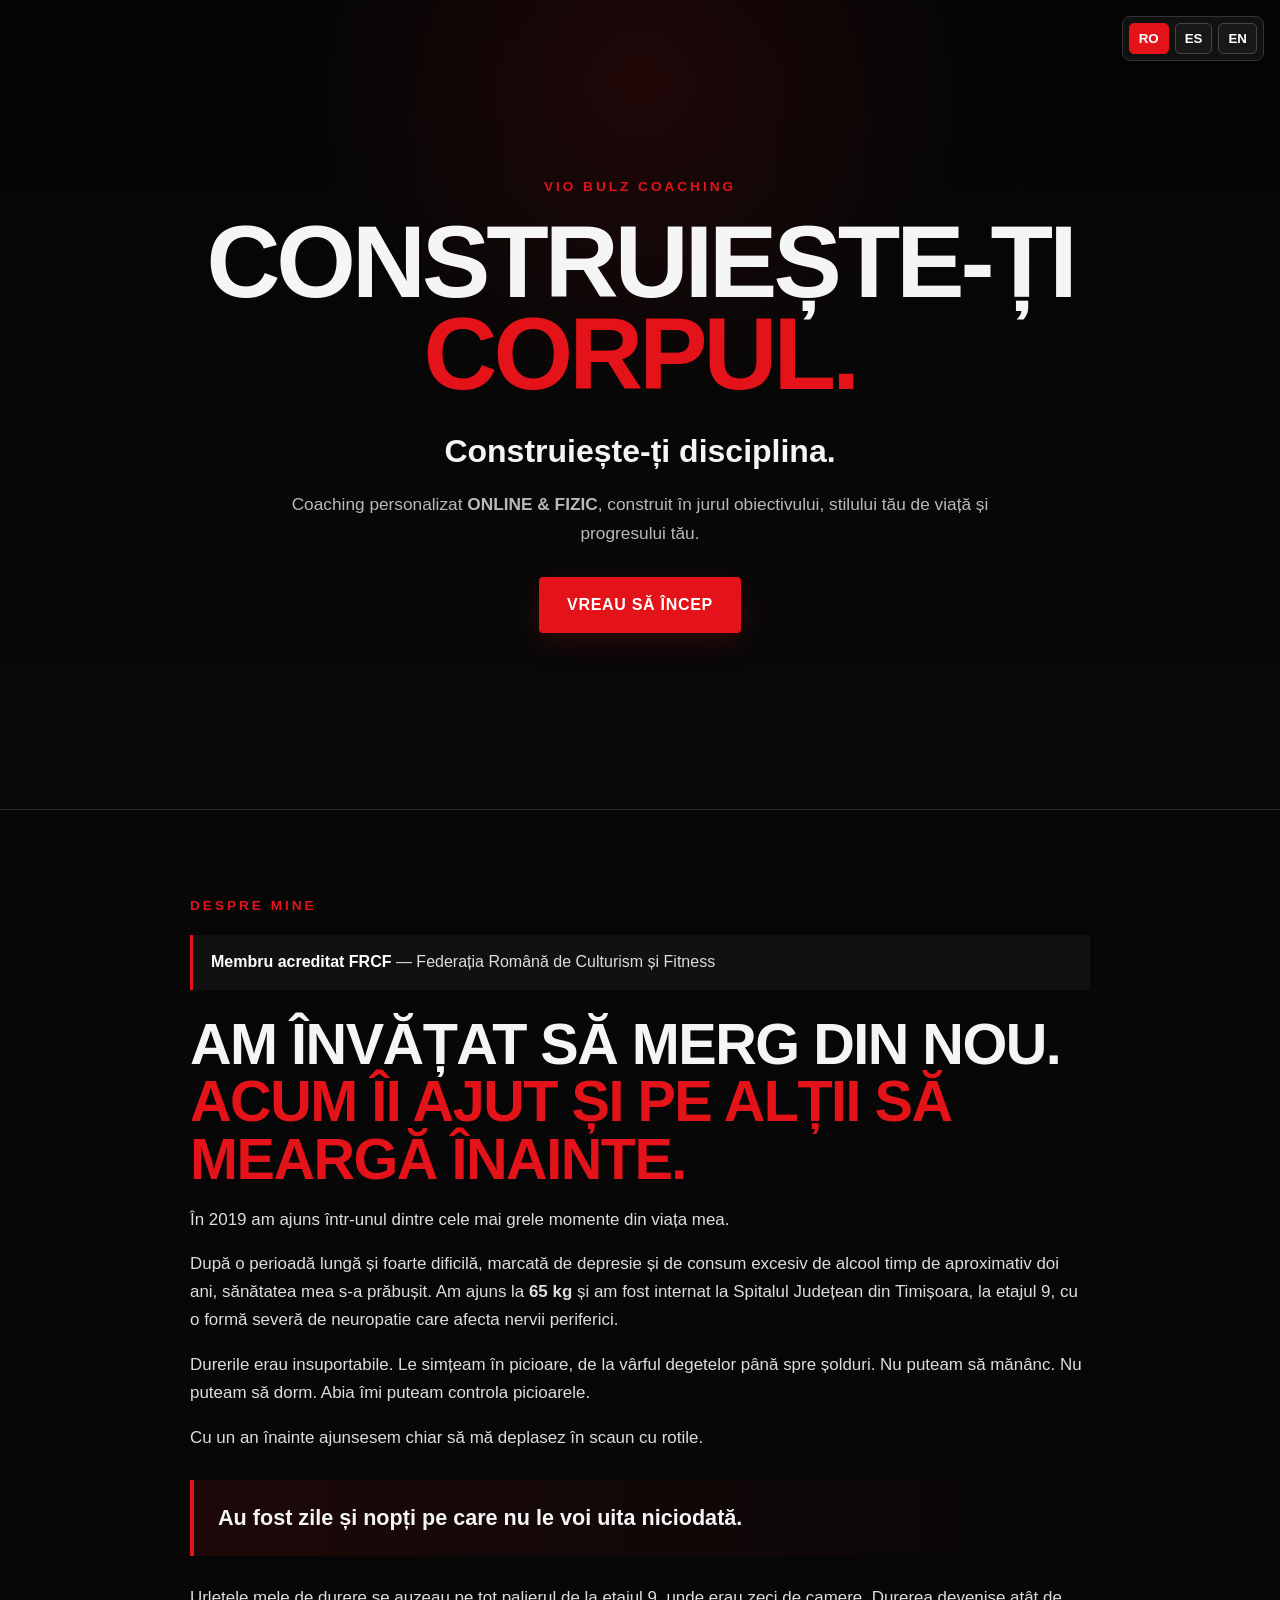
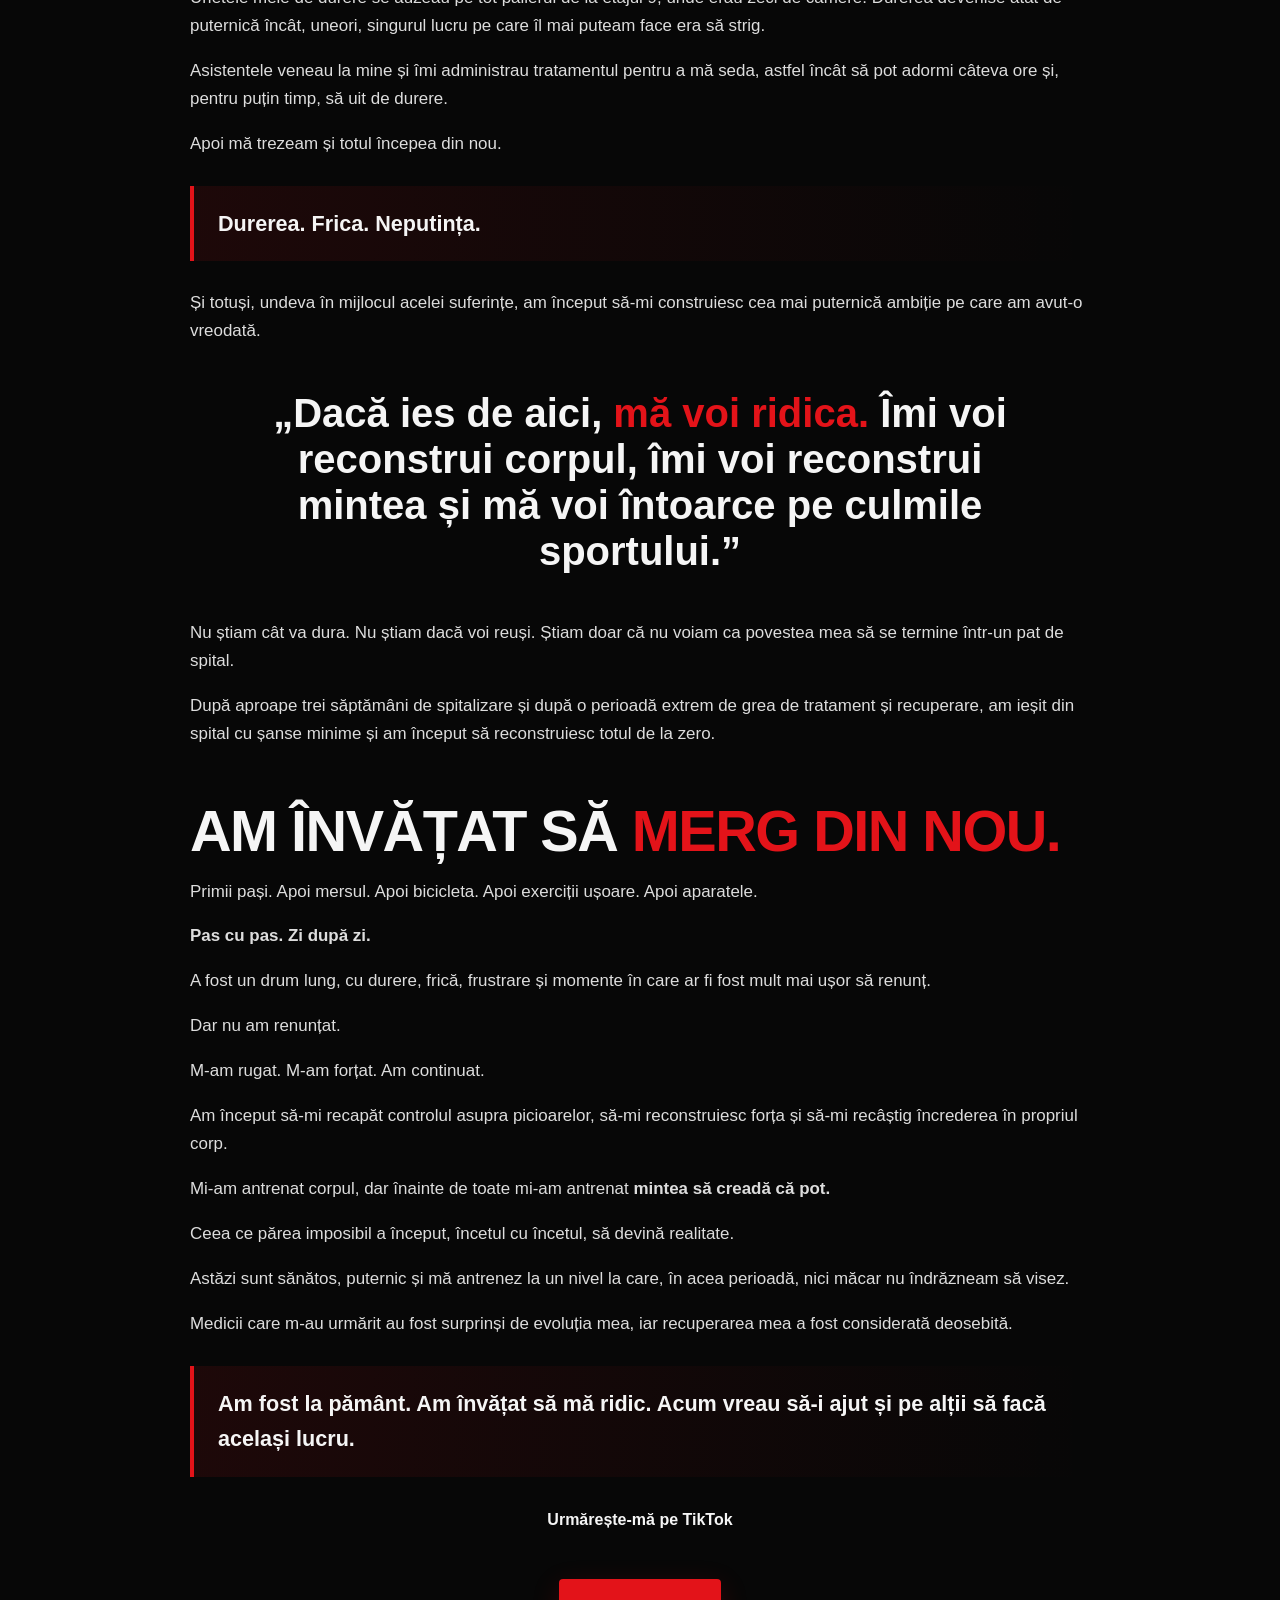
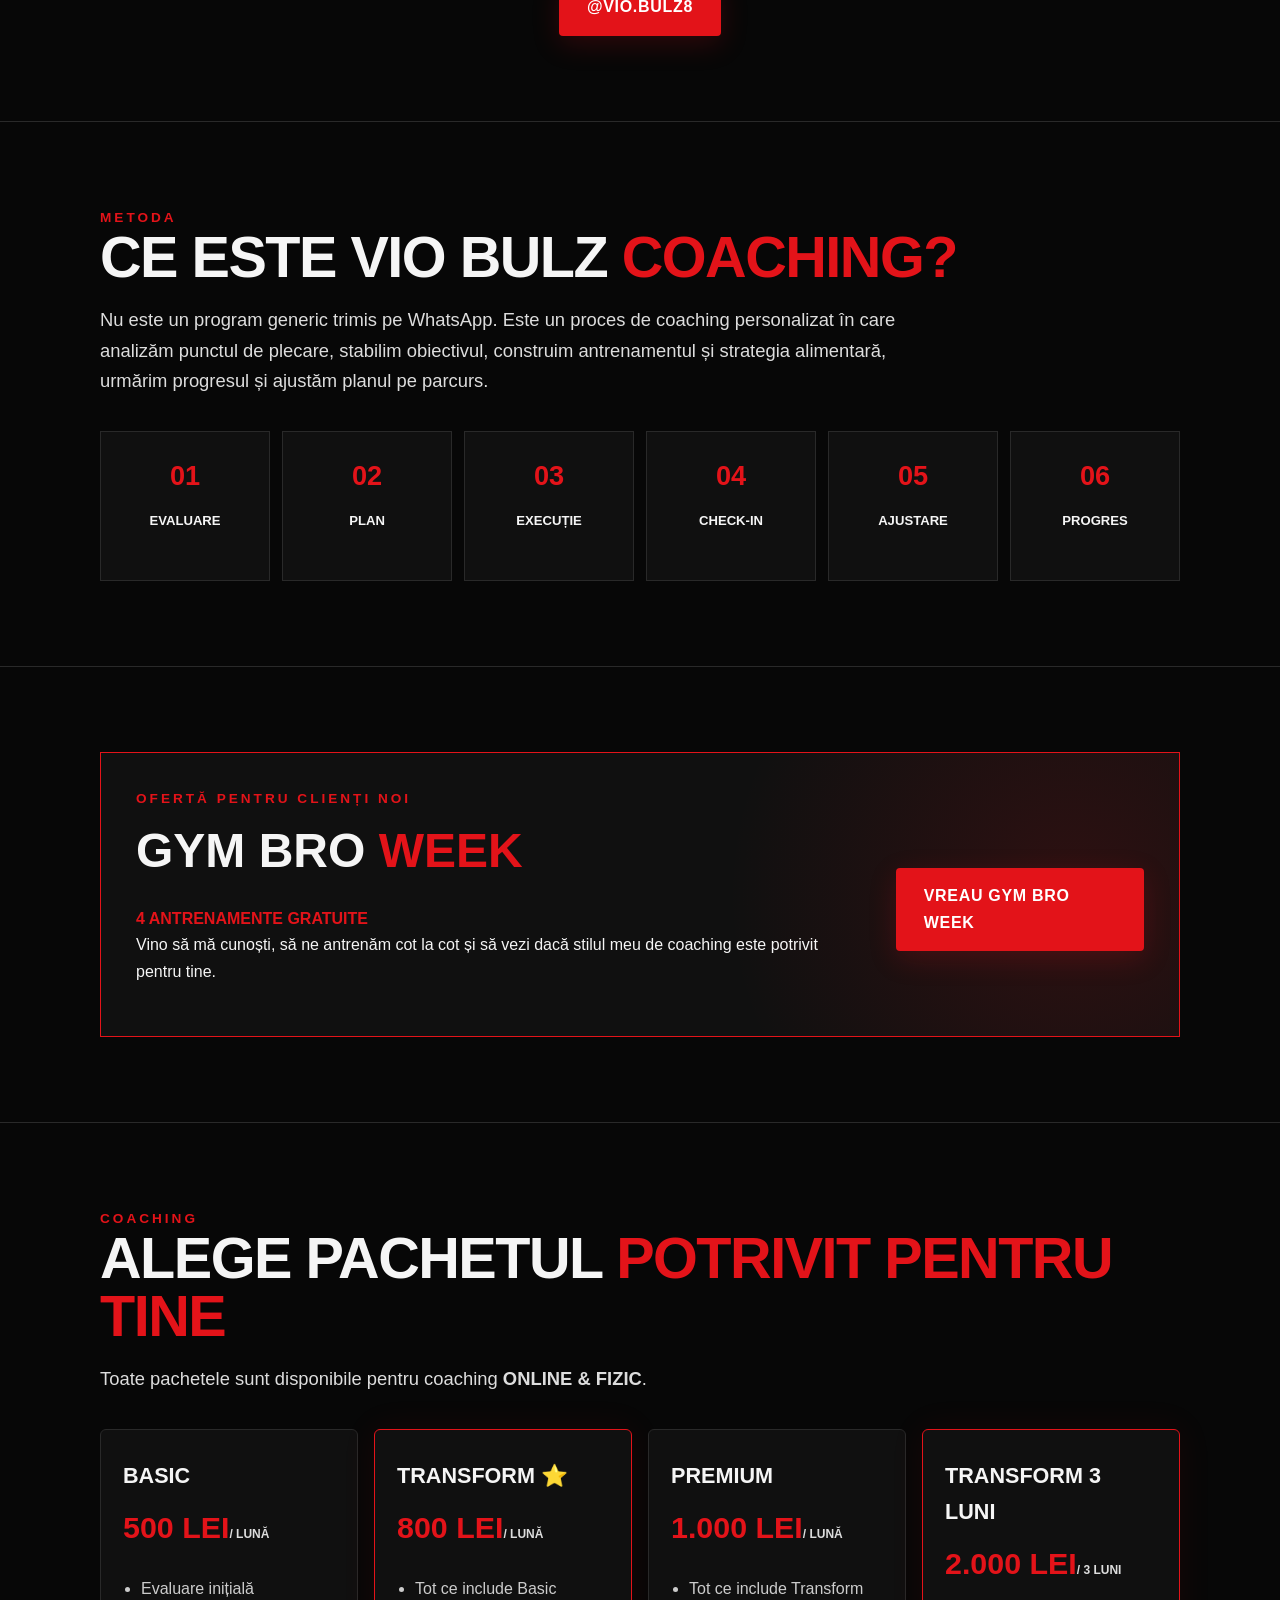
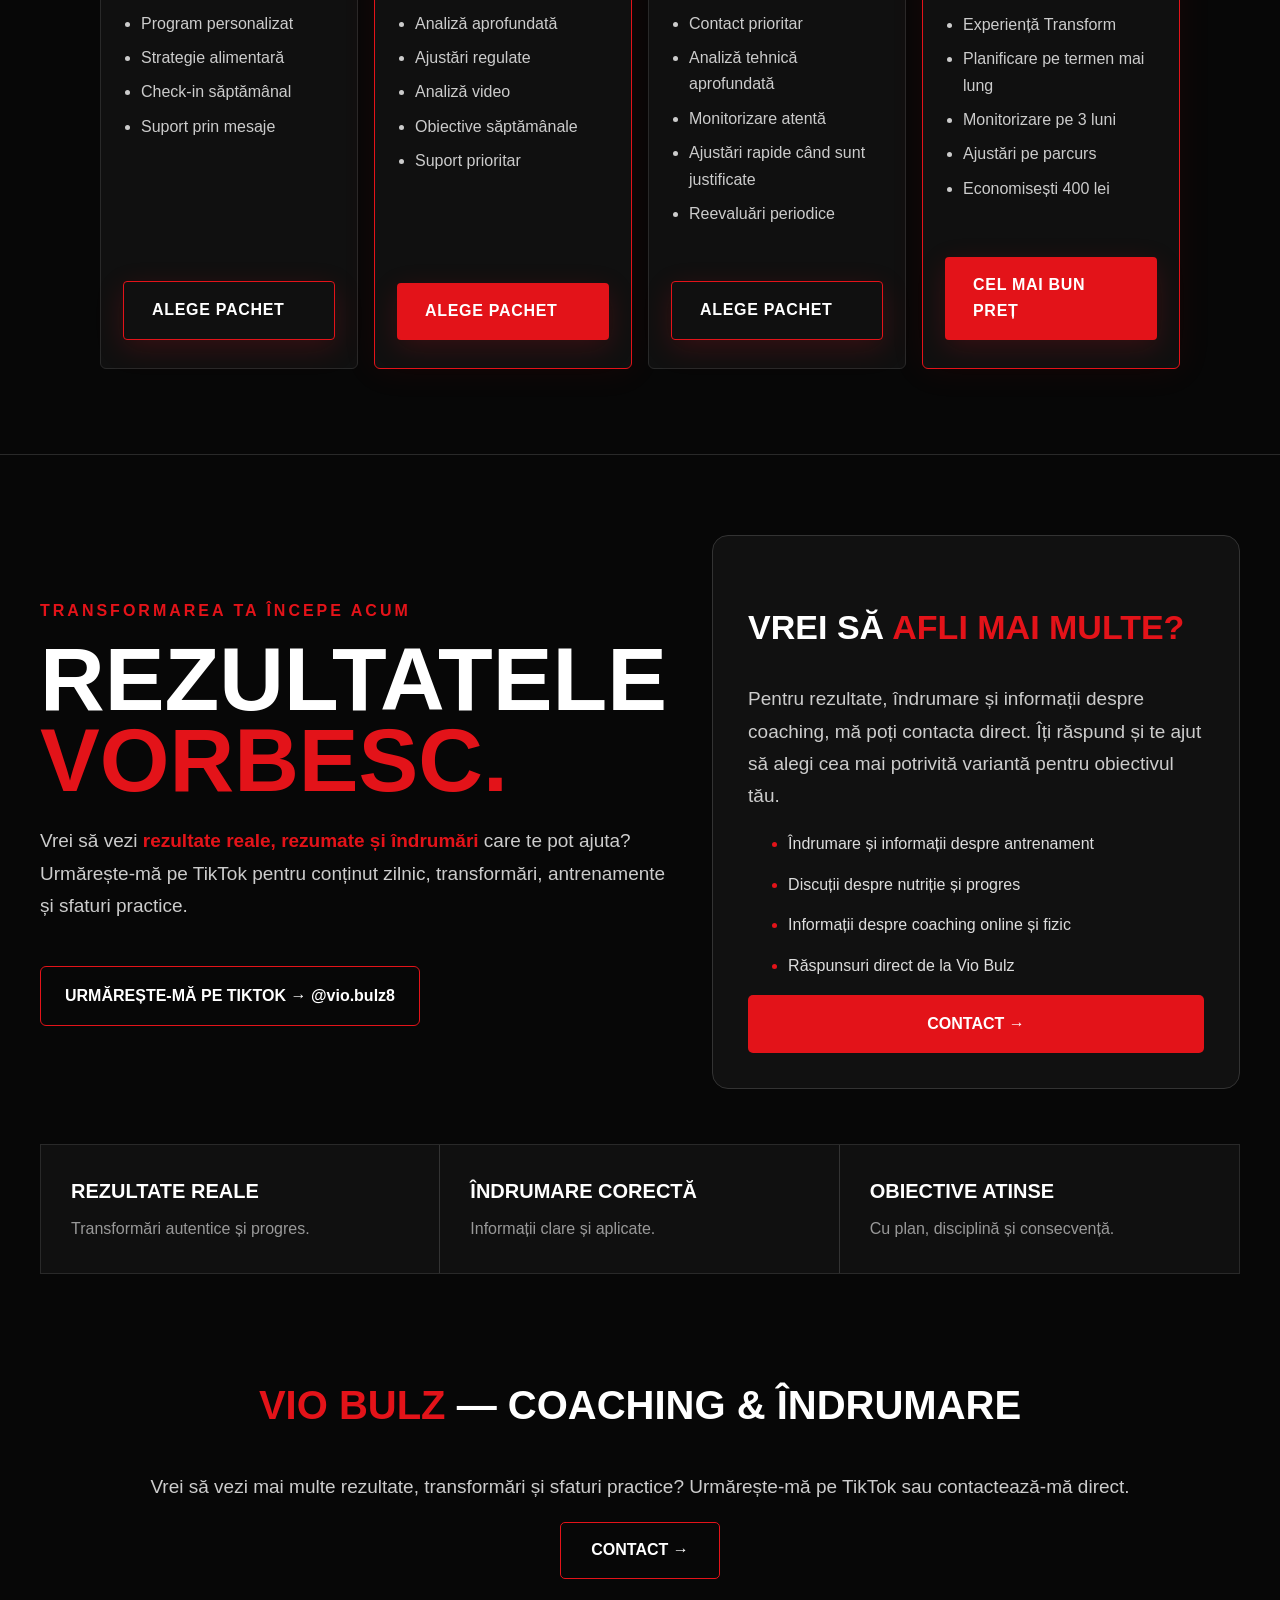
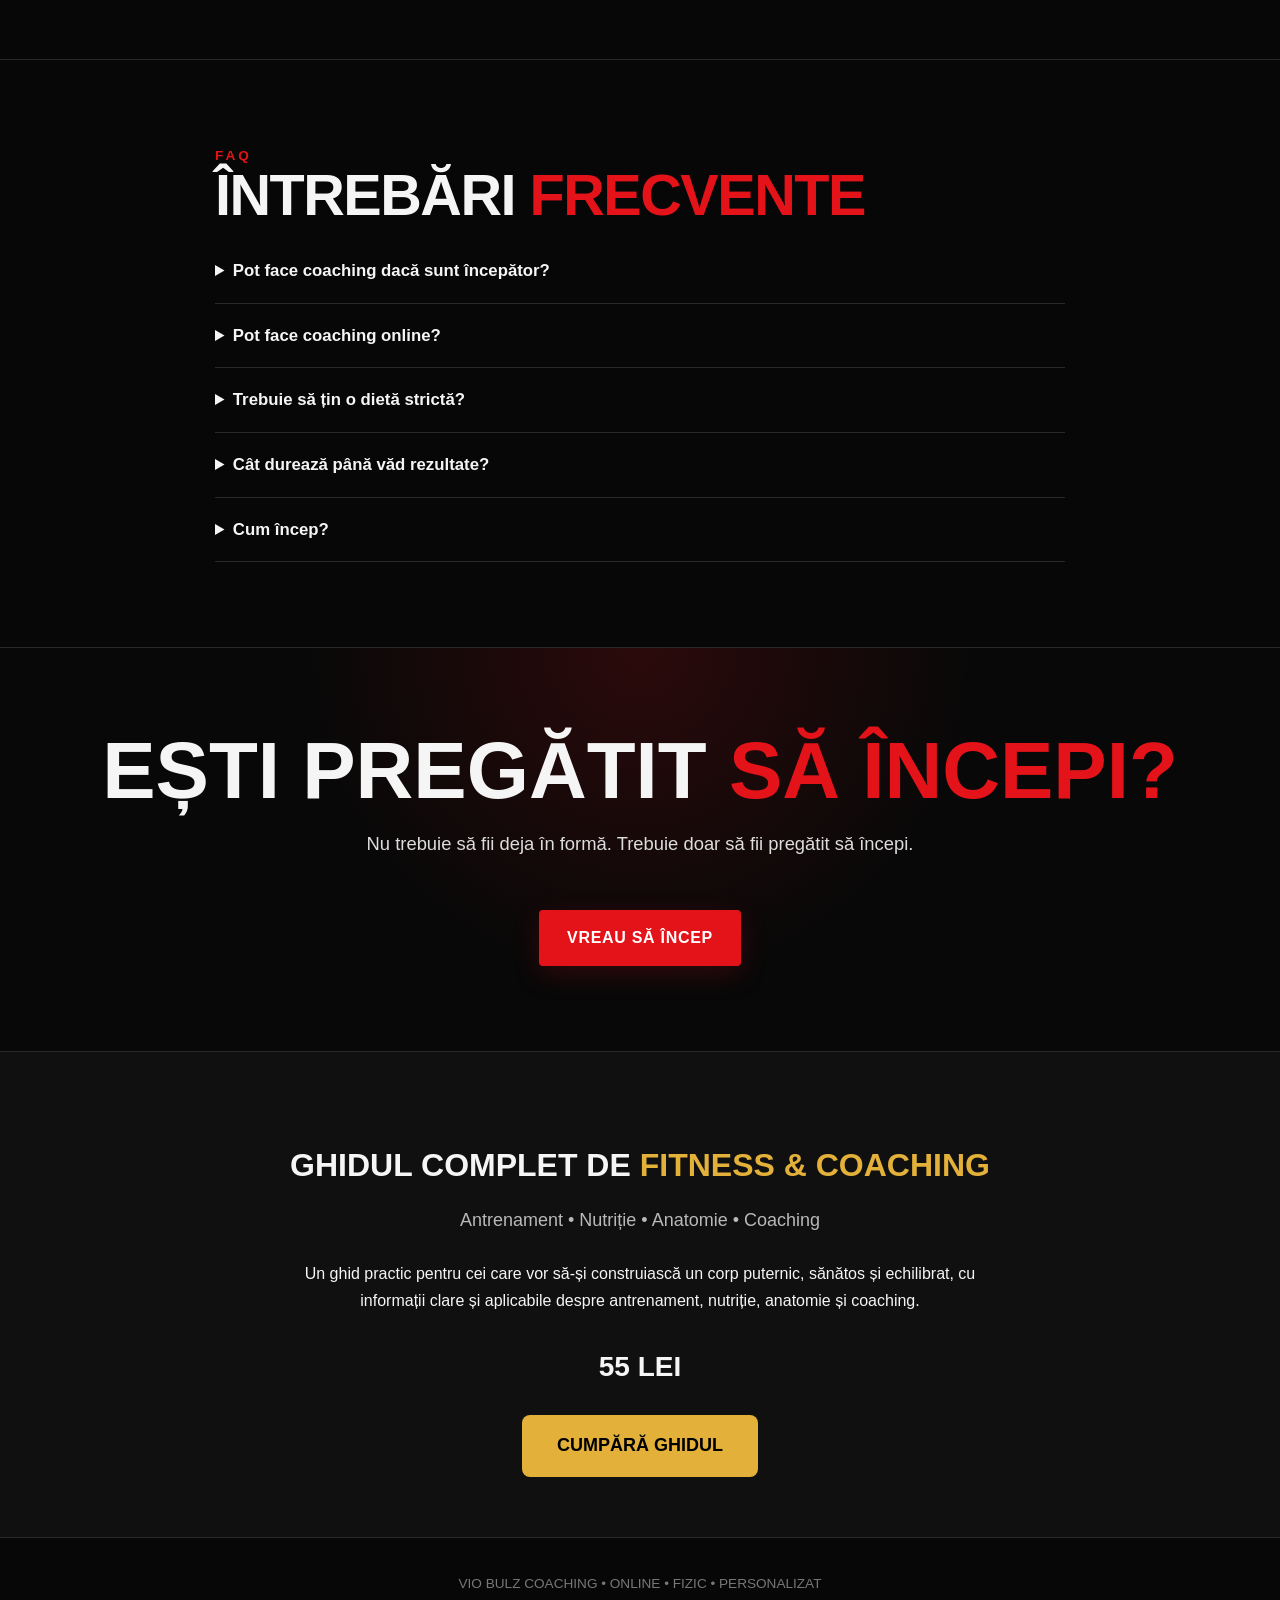
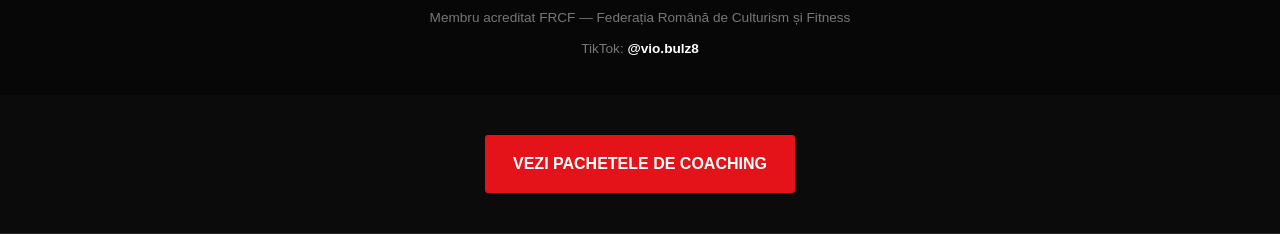
==== commit e0b0d6bb: "Update index.html" ====
--- a/index.html
+++ b/index.html
@@ -1,4 +1,5 @@
 <!DOCTYPE html>
+
 <html lang="ro">
 <head>
 <meta charset="utf-8"/>
@@ -15,14 +16,12 @@
   --red:#e31319;
   --line:#292929;
 }
-
 *{box-sizing:border-box}
 html{scroll-behavior:smooth}
 body{
   margin:0;background:var(--bg);color:var(--text);
   font-family:Arial,Helvetica,sans-serif;line-height:1.65;
 }
-
 a{text-decoration:none;color:inherit}
 .container{width:min(1080px,92%);margin:auto}
 .hero{
@@ -32,7 +31,6 @@
     radial-gradient(circle at 50% 10%,rgba(227,19,25,.12),transparent 34%),
     linear-gradient(180deg,#050505 0%,#090909 100%);
 }
-
 .hero-inner{text-align:center;padding:90px 0}
 .kicker{color:var(--red);font-weight:800;letter-spacing:3px;text-transform:uppercase;font-size:.85rem}
 h1{font-size:clamp(3rem,8vw,6.8rem);line-height:.9;margin:18px 0 10px;letter-spacing:-4px}
@@ -44,14 +42,12 @@
  color:#fff;font-weight:800;text-transform:uppercase;letter-spacing:.7px;
  border-radius:4px;box-shadow:0 8px 28px rgba(227,19,25,.18);
 }
-
 .btn.alt{background:transparent;border:1px solid var(--red)}
 section{padding:85px 0;border-bottom:1px solid var(--line)}
 .section-title{
  font-size:clamp(2rem,5vw,3.6rem);line-height:1;margin:0 0 14px;
  text-transform:uppercase;letter-spacing:-1.5px;
 }
-
 .section-title span{color:var(--red)}
 .lead{color:#ddd;font-size:1.15rem;max-width:850px}
 .story{max-width:900px;margin:auto}
@@ -61,22 +57,18 @@
  background:linear-gradient(90deg,rgba(227,19,25,.10),transparent);
  font-size:1.35rem;font-weight:800;
 }
-
 .story .quote{
  font-size:clamp(1.5rem,3.5vw,2.5rem);font-weight:900;
  line-height:1.15;text-align:center;margin:45px auto;max-width:800px;
 }
-
 .story .quote span{color:var(--red)}
 .process{
  display:grid;grid-template-columns:repeat(6,1fr);gap:12px;margin-top:35px
 }
-
 .step{
  background:var(--panel);border:1px solid var(--line);padding:22px 12px;text-align:center;
  min-height:150px;
 }
-
 .step b{display:block;color:var(--red);font-size:1.7rem;margin-bottom:8px}
 .step span{font-weight:700;text-transform:uppercase;font-size:.82rem}
 .gymbro{
@@ -84,7 +76,6 @@
  radial-gradient(circle at 90% 50%,rgba(227,19,25,.14),transparent 35%),var(--panel);
  display:flex;align-items:center;justify-content:space-between;gap:30px;
 }
-
 .gymbro h3{font-size:clamp(1.8rem,4vw,3rem);margin:0}
 .gymbro strong{color:var(--red)}
 .packages{display:grid;grid-template-columns:repeat(4,1fr);gap:16px;margin-top:35px}
@@ -92,7 +83,6 @@
  background:var(--panel);border:1px solid var(--line);padding:28px 22px;
  border-radius:6px;display:flex;flex-direction:column;
 }
-
 .card.featured{border-color:var(--red);box-shadow:0 0 35px rgba(227,19,25,.08)}
 .card h3{font-size:1.35rem;margin:0 0 8px;text-transform:uppercase}
 .price{font-size:1.9rem;font-weight:900;color:var(--red)}
@@ -103,12 +93,10 @@
  background:var(--panel);border:1px solid var(--line);padding:35px;
  display:grid;grid-template-columns:1.1fr 1fr;gap:35px;align-items:center;
 }
-
 .before-after{
  min-height:260px;border:1px dashed #555;display:flex;align-items:center;justify-content:center;
  text-align:center;color:#aaa;padding:25px;
 }
-
 .testimonials{display:grid;grid-template-columns:repeat(3,1fr);gap:15px;margin-top:25px}
 .testimonial{background:var(--panel);border:1px solid var(--line);padding:22px}
 .faq{max-width:850px;margin:auto}
@@ -119,14 +107,12 @@
  radial-gradient(circle at 50% 0,rgba(227,19,25,.16),transparent 45%),#080808}
 .cta h2{font-size:clamp(2.5rem,7vw,5rem);line-height:.95;margin:0}
 footer{padding:35px 0;text-align:center;color:#777;font-size:.85rem}
-
 @media(max-width:850px){
  .process{grid-template-columns:repeat(3,1fr)}
  .packages{grid-template-columns:repeat(2,1fr)}
  .results{grid-template-columns:1fr}
  .gymbro{display:block}
 }
-
 @media(max-width:560px){
  section{padding:58px 0}
  .hero-inner{padding:70px 0}
@@ -137,24 +123,19 @@
  .story p{font-size:1rem}
 }
 </style>
-
 <style>
 #lang-switcher{
   position:fixed;top:16px;right:16px;z-index:9999;
   display:flex;gap:6px;background:#111;border:1px solid #333;
   padding:6px;border-radius:8px;box-shadow:0 8px 25px rgba(0,0,0,.35)
 }
-
 #lang-switcher button{
   border:1px solid #444;background:#181818;color:#fff;padding:7px 9px;
   border-radius:5px;font-weight:800;cursor:pointer
 }
-
 #lang-switcher button.active{background:#e31319;border-color:#e31319}
 </style></head>
-
 <body><div id="lang-switcher"><button data-lang="ro" type="button">RO</button><button data-lang="es" type="button">ES</button><button data-lang="en" type="button">EN</button></div>
-
 <header class="hero">
 <div class="container hero-inner">
 <div class="kicker">Vio Bulz Coaching</div>
@@ -164,39 +145,28 @@
 <a class="btn" href="Vio_Bulz_Coaching_Aplicatie.html">Vreau să încep</a>
 </div>
 </header>
-
 <section id="despre">
 <div class="container story">
 <div class="kicker">Despre mine</div>
 <div style="margin:18px 0 26px;padding:14px 18px;border-left:3px solid var(--red);background:#111;color:#ddd;">
 <strong style="color:#fff;">Membru acreditat FRCF</strong> — Federația Română de Culturism și Fitness
-</div>
-
+  </div>
 <h2 class="section-title">Am învățat să merg din nou.<br/><span>Acum îi ajut și pe alții să meargă înainte.</span></h2>
-
 <p>În 2019 am ajuns într-unul dintre cele mai grele momente din viața mea.</p>
 <p>După o perioadă lungă și foarte dificilă, marcată de depresie și de consum excesiv de alcool timp de aproximativ doi ani, sănătatea mea s-a prăbușit. Am ajuns la <strong>65 kg</strong> și am fost internat la Spitalul Județean din Timișoara, la etajul 9, cu o formă severă de neuropatie care afecta nervii periferici.</p>
 <p>Durerile erau insuportabile. Le simțeam în picioare, de la vârful degetelor până spre șolduri. Nu puteam să mănânc. Nu puteam să dorm. Abia îmi puteam controla picioarele.</p>
 <p>Cu un an înainte ajunsesem chiar să mă deplasez în scaun cu rotile.</p>
-
 <div class="impact">Au fost zile și nopți pe care nu le voi uita niciodată.</div>
-
 <p>Urletele mele de durere se auzeau pe tot palierul de la etajul 9, unde erau zeci de camere. Durerea devenise atât de puternică încât, uneori, singurul lucru pe care îl mai puteam face era să strig.</p>
 <p>Asistentele veneau la mine și îmi administrau tratamentul pentru a mă seda, astfel încât să pot adormi câteva ore și, pentru puțin timp, să uit de durere.</p>
 <p>Apoi mă trezeam și totul începea din nou.</p>
-
 <div class="impact">Durerea. Frica. Neputința.</div>
-
 <p>Și totuși, undeva în mijlocul acelei suferințe, am început să-mi construiesc cea mai puternică ambiție pe care am avut-o vreodată.</p>
-
 <div class="quote">„Dacă ies de aici, <span>mă voi ridica.</span> Îmi voi reconstrui corpul, îmi voi reconstrui mintea și mă voi întoarce pe culmile sportului.”</div>
-
 <p>Nu știam cât va dura. Nu știam dacă voi reuși. Știam doar că nu voiam ca povestea mea să se termine într-un pat de spital.</p>
 <p>După aproape trei săptămâni de spitalizare și după o perioadă extrem de grea de tratament și recuperare, am ieșit din spital cu șanse minime și am început să reconstruiesc totul de la zero.</p>
-
-
-  <h3 class="section-title" style="margin-top:55px">Am învățat să <span>merg din nou.</span></h3>
-  <p>Primii pași. Apoi mersul. Apoi bicicleta. Apoi exerciții ușoare. Apoi aparatele.</p>
+<h3 class="section-title" style="margin-top:55px">Am învățat să <span>merg din nou.</span></h3>
+<p>Primii pași. Apoi mersul. Apoi bicicleta. Apoi exerciții ușoare. Apoi aparatele.</p>
 <p><strong>Pas cu pas. Zi după zi.</strong></p>
 <p>A fost un drum lung, cu durere, frică, frustrare și momente în care ar fi fost mult mai ușor să renunț.</p>
 <p>Dar nu am renunțat.</p>
@@ -206,23 +176,18 @@
 <p>Ceea ce părea imposibil a început, încetul cu încetul, să devină realitate.</p>
 <p>Astăzi sunt sănătos, puternic și mă antrenez la un nivel la care, în acea perioadă, nici măcar nu îndrăzneam să visez.</p>
 <p>Medicii care m-au urmărit au fost surprinși de evoluția mea, iar recuperarea mea a fost considerată deosebită.</p>
-
 <div class="impact">Am fost la pământ. Am învățat să mă ridic. Acum vreau să-i ajut și pe alții să facă același lucru.</div>
-
-</div>
-
+</div>
 <div style="text-align:center;margin-top:30px;">
 <p><strong>Urmărește-mă pe TikTok</strong></p>
 <a class="btn" href="https://www.tiktok.com/@vio.bulz8" target="_blank">@vio.bulz8</a>
 </div>
 </section>
-
 <section>
 <div class="container">
 <div class="kicker">Metoda</div>
 <h2 class="section-title">Ce este Vio Bulz <span>Coaching?</span></h2>
 <p class="lead">Nu este un program generic trimis pe WhatsApp. Este un proces de coaching personalizat în care analizăm punctul de plecare, stabilim obiectivul, construim antrenamentul și strategia alimentară, urmărim progresul și ajustăm planul pe parcurs.</p>
-
 <div class="process">
 <div class="step"><b>01</b><span>Evaluare</span></div>
 <div class="step"><b>02</b><span>Plan</span></div>
@@ -233,7 +198,6 @@
 </div>
 </div>
 </section>
-
 <section>
 <div class="container">
 <div class="gymbro">
@@ -242,74 +206,36 @@
 <h3>GYM BRO <strong>WEEK</strong></h3>
 <p><strong>4 ANTRENAMENTE GRATUITE</strong><br/>Vino să mă cunoști, să ne antrenăm cot la cot și să vezi dacă stilul meu de coaching este potrivit pentru tine.</p>
 </div>
-
 <a class="btn" href="Vio_Bulz_Coaching_Aplicatie.html">Vreau Gym Bro Week</a>
 </div>
 </div>
 </section>
-
 <section id="pachete">
 <div class="container">
 <div class="kicker">Coaching</div>
 <h2 class="section-title">Alege pachetul <span>potrivit pentru tine</span></h2>
 <p class="lead">Toate pachetele sunt disponibile pentru coaching <strong>ONLINE &amp; FIZIC</strong>.</p>
-
 <div class="packages">
-
 <div class="card">
-<h3>Basic</h3>
-<div class="price">500 <small>LEI / LUNĂ</small></div>
-<ul>
-<li>Evaluare inițială</li>
-<li>Program personalizat</li>
-<li>Strategie alimentară</li>
-<li>Check-in săptămânal</li>
-<li>Suport prin mesaje</li>
-</ul>
+<h3>Basic</h3><div class="price">500 <small>LEI / LUNĂ</small></div>
+<ul><li>Evaluare inițială</li><li>Program personalizat</li><li>Strategie alimentară</li><li>Check-in săptămânal</li><li>Suport prin mesaje</li></ul>
 <a class="btn alt" href="https://payhip.com/b/vrbl2">Alege pachet</a>
 </div>
-
 <div class="card featured">
-<h3>Transform ⭐</h3>
-<div class="price">800 <small>LEI / LUNĂ</small></div>
-<ul>
-<li>Tot ce include Basic</li>
-<li>Analiză aprofundată</li>
-<li>Ajustări regulate</li>
-<li>Analiză video</li>
-<li>Obiective săptămânale</li>
-<li>Suport prioritar</li>
-</ul>
+<h3>Transform ⭐</h3><div class="price">800 <small>LEI / LUNĂ</small></div>
+<ul><li>Tot ce include Basic</li><li>Analiză aprofundată</li><li>Ajustări regulate</li><li>Analiză video</li><li>Obiective săptămânale</li><li>Suport prioritar</li></ul>
 <a class="btn" href="https://payhip.com/b/BQTrq">Alege pachet</a>
 </div>
-
 <div class="card">
-<h3>Premium</h3>
-<div class="price">1.000 <small>LEI / LUNĂ</small></div>
-<ul>
-<li>Tot ce include Transform</li>
-<li>Contact prioritar</li>
-<li>Analiză tehnică aprofundată</li>
-<li>Monitorizare atentă</li>
-<li>Ajustări rapide când sunt justificate</li>
-<li>Reevaluări periodice</li>
-</ul>
+<h3>Premium</h3><div class="price">1.000 <small>LEI / LUNĂ</small></div>
+<ul><li>Tot ce include Transform</li><li>Contact prioritar</li><li>Analiză tehnică aprofundată</li><li>Monitorizare atentă</li><li>Ajustări rapide când sunt justificate</li><li>Reevaluări periodice</li></ul>
 <a class="btn alt" href="https://payhip.com/b/7w2Ca">Alege pachet</a>
 </div>
-
 <div class="card featured">
-<h3>Transform 3 luni</h3>
-<div class="price">2.000 <small>LEI / 3 LUNI</small></div>
-<ul>
-<li>Experiență Transform</li>
-<li>Planificare pe termen mai lung</li>
-<li>Monitorizare pe 3 luni</li>
-<li>Ajustări pe parcurs</li>
-<li>Economisești 400 lei</li>
-</ul>
+<h3>Transform 3 luni</h3><div class="price">2.000 <small>LEI / 3 LUNI</small></div>
+<ul><li>Experiență Transform</li><li>Planificare pe termen mai lung</li><li>Monitorizare pe 3 luni</li><li>Ajustări pe parcurs</li><li>Economisești 400 lei</li></ul>
 <a class="btn" href="https://payhip.com/b/KhN6L">Cel mai bun preț</a>
 </div>
-
 </div>
 </div>
 </section>
@@ -338,7 +264,6 @@
 </div>
 <div class="vbbottom"><h2><span class="vbred">VIO BULZ</span> — COACHING &amp; ÎNDRUMARE</h2><p class="vbtext">Vrei să vezi mai multe rezultate, transformări și sfaturi practice? Urmărește-mă pe TikTok sau contactează-mă direct.</p><a href="Vio_Bulz_Contact.html">CONTACT →</a></div>
 </div></section>
-
 <section>
 <div class="container faq">
 <div class="kicker">FAQ</div>
@@ -350,7 +275,6 @@
 <details><summary>Cum încep?</summary><p>Completezi evaluarea, discutăm obiectivul și alegem împreună varianta de coaching potrivită.</p></details>
 </div>
 </section>
-
 <section class="cta" id="incepe">
 <div class="container">
 <h2>EȘTI PREGĂTIT <span style="color:var(--red)">SĂ ÎNCEPI?</span></h2>
@@ -358,124 +282,372 @@
 <a class="btn" href="#">Vreau să încep</a>
 </div>
 </section>
-
 <!-- GHIDUL COMPLET DE FITNESS & COACHING -->
 <section style="text-align:center;padding:60px 20px;background:#101010;">
 <div style="max-width:900px;margin:auto;">
 <h2 style="font-size:32px;margin-bottom:15px;">
-GHIDUL COMPLET DE <span style="color:#e3b139;">FITNESS &amp; COACHING</span>
+      GHIDUL COMPLET DE <span style="color:#e3b139;">FITNESS &amp; COACHING</span>
 </h2>
 <p style="font-size:18px;max-width:700px;margin:0 auto 25px;color:#b9b9b9;">
-Antrenament • Nutriție • Anatomie • Coaching
-</p>
+      Antrenament • Nutriție • Anatomie • Coaching
+    </p>
 <p style="max-width:700px;margin:0 auto 30px;">
-Un ghid practic pentru cei care vor să-și construiască un corp puternic,
-sănătos și echilibrat, cu informații clare și aplicabile despre antrenament,
-nutriție, anatomie și coaching.
-</p>
+      Un ghid practic pentru cei care vor să-și construiască un corp puternic,
+      sănătos și echilibrat, cu informații clare și aplicabile despre antrenament,
+      nutriție, anatomie și coaching.
+    </p>
 <div style="font-size:28px;font-weight:bold;margin-bottom:25px;">
-55 LEI
-</div>
+      55 LEI
+    </div>
 <a href="https://payhip.com/b/8DgmA" rel="noopener" style="display:inline-block;background:#e3b139;color:#000;
-padding:16px 35px;border-radius:8px;text-decoration:none;
-font-weight:bold;font-size:18px;" target="_blank">
-CUMPĂRĂ GHIDUL
-</a>
-</div>
-</section>
-
+       padding:16px 35px;border-radius:8px;text-decoration:none;
+       font-weight:bold;font-size:18px;" target="_blank">
+       CUMPĂRĂ GHIDUL
+    </a>
+</div>
+</section>
 <footer>
 <div class="container">
 <div>VIO BULZ COACHING • ONLINE • FIZIC • PERSONALIZAT</div>
 <div style="margin-top:12px;">
-Membru acreditat FRCF — Federația Română de Culturism și Fitness
-</div>
+   Membru acreditat FRCF — Federația Română de Culturism și Fitness
+  </div>
 <div style="margin-top:8px;">
-TikTok:
-<a href="https://www.tiktok.com/@vio.bulz8" rel="noopener" style="color:#fff;font-weight:800;" target="_blank">@vio.bulz8</a>
+   TikTok:
+   <a href="https://www.tiktok.com/@vio.bulz8" rel="noopener" style="color:#fff;font-weight:800;" target="_blank">@vio.bulz8</a>
 </div>
 </div>
 </footer>
-<section id="rezultate-forum" style="background:#070707;color:#fff;padding:80px 20px;font-family:Arial,Helvetica,sans-serif">
-<style>
-.vbwrap{max-width:1200px;margin:auto}.vbgrid{display:grid;grid-template-columns:1fr 1fr;gap:45px;align-items:center}.vbred{color:#e31319}.vbh{font-size:clamp(48px,7vw,92px);line-height:.9;margin:15px 0 25px;font-weight:900}.vbtext{font-size:19px;color:#ccc;line-height:1.7}.vbtiktok{display:inline-block;margin-top:25px;padding:16px 24px;border:1px solid #e31319;border-radius:6px;color:#fff;text-decoration:none;font-weight:900}.vbcard{background:#111;border:1px solid #333;border-radius:16px;padding:35px}.vbcard h2{font-size:34px}.vbcard li{margin:14px 0;color:#ddd}.vbcard li::marker{color:#e31319}.vbbtn{display:block;text-align:center;background:#e31319;color:#fff;text-decoration:none;padding:16px;border-radius:5px;font-weight:900}.vbfeatures{display:grid;grid-template-columns:repeat(3,1fr);margin-top:55px;background:#101010;border:1px solid #292929}.vbfeature{padding:30px;border-right:1px solid #333}.vbfeature:last-child{border:0}.vbfeature strong{display:block;font-size:20px;margin-bottom:8px}.vbfeature span{color:#999}.vbbottom{text-align:center;padding-top:65px}.vbbottom h2{font-size:40px}.vbbottom a{display:inline-block;border:1px solid #e31319;color:#fff;text-decoration:none;padding:14px 30px;border-radius:5px;font-weight:900}@media(max-width:800px){.vbgrid,.vbfeatures{grid-template-columns:1fr}.vbfeature{border-right:0;border-bottom:1px solid #333}}
-</style>
-<div class="vbwrap">
-<div class="vbgrid">
-<div>
-<div class="vbred" style="font-weight:900;letter-spacing:3px;text-transform:uppercase">Transformarea ta începe acum</div>
-<h2 class="vbh">REZULTATELE<br/><span class="vbred">VORBESC.</span></h2>
-<p class="vbtext">Vrei să vezi <strong class="vbred">rezultate reale, rezumate și îndrumări</strong> care te pot ajuta? Urmărește-mă pe TikTok pentru conținut zilnic, transformări, antrenamente și sfaturi practice.</p>
-<a class="vbtiktok" href="https://www.tiktok.com/@vio.bulz8" rel="noopener" target="_blank">URMĂREȘTE-MĂ PE TIKTOK → @vio.bulz8</a>
-</div>
-<div class="vbcard">
-<h2>VREI SĂ <span class="vbred">AFLI MAI MULTE?</span></h2>
-<p class="vbtext">Pentru rezultate, îndrumare și informații despre coaching, mă poți contacta direct. Îți răspund și te ajut să alegi cea mai potrivită variantă pentru obiectivul tău.</p>
-<ul><li>Îndrumare și informații despre antrenament</li><li>Discuții despre nutriție și progres</li><li>Informații despre coaching online și fizic</li><li>Răspunsuri direct de la Vio Bulz</li></ul>
-<a class="vbbtn" href="Vio_Bulz_Contact.html">CONTACT →</a>
-</div></div>
-<div class="vbfeatures">
-<div class="vbfeature"><strong>REZULTATE REALE</strong><span>Transformări autentice și progres.</span></div>
-<div class="vbfeature"><strong>ÎNDRUMARE CORECTĂ</strong><span>Informații clare și aplicate.</span></div>
-<div class="vbfeature"><strong>OBIECTIVE ATINSE</strong><span>Cu plan, disciplină și consecvență.</span></div>
-</div>
-<div class="vbbottom"><h2><span class="vbred">VIO BULZ</span> — COACHING &amp; ÎNDRUMARE</h2><p class="vbtext">Vrei să vezi mai multe rezultate, transformări și sfaturi practice? Urmărește-mă pe TikTok sau contactează-mă direct.</p><a href="Vio_Bulz_Contact.html">CONTACT →</a></div>
-</div></section>
-
-<section>
-<div class="container faq">
-<div class="kicker">FAQ</div>
-<h2 class="section-title">Întrebări <span>frecvente</span></h2>
-<details><summary>Pot face coaching dacă sunt începător?</summary><p>Da. Planul se construiește în funcție de nivelul de pornire și obiectivul tău.</p></details>
-<details><summary>Pot face coaching online?</summary><p>Da. Coaching-ul este disponibil atât online, cât și fizic.</p></details>
-<details><summary>Trebuie să țin o dietă strictă?</summary><p>Strategia alimentară este adaptată obiectivului și stilului tău de viață.</p></details>
-<details><summary>Cât durează până văd rezultate?</summary><p>Depinde de punctul de plecare, obiectiv și consecvență. Nu există o durată universală.</p></details>
-<details><summary>Cum încep?</summary><p>Completezi evaluarea, discutăm obiectivul și alegem împreună varianta de coaching potrivită.</p></details>
-</div>
-</section>
-
-<section class="cta" id="incepe">
-<div class="container">
-<h2>EȘTI PREGĂTIT <span style="color:var(--red)">SĂ ÎNCEPI?</span></h2>
-<p class="lead" style="margin:20px auto">Nu trebuie să fii deja în formă. Trebuie doar să fii pregătit să începi.</p>
-<a class="btn" href="#">Vreau să încep</a>
-</div>
-</section>
-
-<!-- GHIDUL COMPLET DE FITNESS & COACHING -->
-<section style="text-align:center;padding:60px 20px;background:#101010;">
-<div style="max-width:900px;margin:auto;">
-<h2 style="font-size:32px;margin-bottom:15px;">
-GHIDUL COMPLET DE <span style="color:#e3b139;">FITNESS &amp; COACHING</span>
-</h2>
-<p style="font-size:18px;max-width:700px;margin:0 auto 25px;color:#b9b9b9;">
-Antrenament • Nutriție • Anatomie • Coaching
-</p>
-<p style="max-width:700px;margin:0 auto 30px;">
-Un ghid practic pentru cei care vor să-și construiască un corp puternic,
-sănătos și echilibrat, cu informații clare și aplicabile despre antrenament,
-nutriție, anatomie și coaching.
-</p>
-<div style="font-size:28px;font-weight:bold;margin-bottom:25px;">
-55 LEI
-</div>
-<a href="https://payhip.com/b/8DgmA" rel="noopener" style="display:inline-block;background:#e3b139;color:#000;
-padding:16px 35px;border-radius:8px;text-decoration:none;
-font-weight:bold;font-size:18px;" target="_blank">
-CUMPĂRĂ GHIDUL
-</a>
-</div>
-</section>
-
-<footer>
-<div class="container">
-<div>VIO BULZ COACHING • ONLINE • FIZIC • PERSONALIZAT</div>
-<div style="margin-top:12px;">
-Membru acreditat FRCF — Federația Română de Culturism și Fitness
-</div>
-<div style="margin-top:8px;">
-TikTok:
-<a href="https://www.tiktok.com/@vio.bulz8" rel="noopener" style="color:#fff;font-weight:800;" target="_blank">@vio.bulz8</a>
-</div>
-</div>
-</footer>
+<!-- VIO BULZ COACHING - PACHETE -->
+<section style="text-align:center;padding:40px 20px;background:#0b0b0b;">
+<a href="#pachete" style="display:inline-block;background:#e31319;color:#fff;text-decoration:none;padding:16px 28px;font-weight:900;text-transform:uppercase;border-radius:3px;">VEZI PACHETELE DE COACHING</a>
+</section>
+<script>
+(function(){
+  const translations = {
+    es: {
+      "CONSTRUIEȘTE-ȚI":"CONSTRUYE TU",
+      "CORPUL.":"CUERPO.",
+      "Construiește-ți disciplina.":"Construye tu disciplina.",
+      "Coaching personalizat":"Coaching personalizado",
+      "ONLINE & FIZIC":"ONLINE Y PRESENCIAL",
+      "construit în jurul obiectivului, stilului tău de viață și progresului tău.":"construido en torno a tu objetivo, tu estilo de vida y tu progreso.",
+      "Vreau să încep":"Quiero empezar",
+      "Despre mine":"Sobre mí",
+      "Membru acreditat FRCF":"Miembro acreditado por la FRCF",
+      "— Federația Română de Culturism și Fitness":"— Federación Rumana de Culturismo y Fitness",
+      "Am învățat să merg din nou.":"Aprendí a caminar de nuevo.",
+      "Acum îi ajut și pe alții să meargă înainte.":"Ahora ayudo a otros a seguir adelante.",
+      "În 2019 am ajuns într-unul dintre cele mai grele momente din viața mea.":"En 2019 llegué a uno de los momentos más difíciles de mi vida.",
+      "După o perioadă lungă și foarte dificilă, marcată de depresie și de consum excesiv de alcool timp de aproximativ doi ani, sănătatea mea s-a prăbușit. Am ajuns la 65 kg și am fost internat la Spitalul Județean din Timișoara, la etajul 9, cu o formă severă de neuropatie care afecta nervii periferici.":"Después de un período largo y muy difícil, marcado por depresión y consumo excesivo de alcohol durante aproximadamente dos años, mi salud se deterioró. Llegué a 65 kg y fui ingresado en el Hospital Provincial de Timișoara, en la novena planta, con una forma grave de neuropatía que afectaba a los nervios periféricos.",
+      "Durerile erau insuportabile. Le simțeam în picioare, de la vârful degetelor până spre șolduri. Nu puteam să mănânc. Nu puteam să dorm. Abia îmi puteam controla picioarele.":"El dolor era insoportable. Lo sentía en las piernas, desde las puntas de los dedos hasta las caderas. No podía comer. No podía dormir. Apenas podía controlar las piernas.",
+      "Cu un an înainte ajunsesem chiar să mă deplasez în scaun cu rotile.":"Un año antes incluso había necesitado una silla de ruedas.",
+      "Au fost zile și nopți pe care nu le voi uita niciodată.":"Hubo días y noches que nunca olvidaré.",
+      "Durerea. Frica. Neputința.":"Dolor. Miedo. Impotencia.",
+      "Primii pași. Apoi mersul. Apoi bicicleta. Apoi exerciții ușoare. Apoi aparatele.":"Los primeros pasos. Después caminar. Después la bicicleta. Después ejercicios ligeros. Después las máquinas.",
+      "Pas cu pas. Zi după zi.":"Paso a paso. Día tras día.",
+      "Dar nu am renunțat.":"Pero no me rendí.",
+      "M-am rugat. M-am forțat. Am continuat.":"Recé. Me esforcé. Seguí adelante.",
+      "Urmărește-mă pe TikTok":"Sígueme en TikTok",
+      "Metoda":"Método",
+      "Ce este Vio Bulz":"¿Qué es Vio Bulz",
+      "Coaching?":"Coaching?",
+      "Evaluare":"Evaluación",
+      "Plan":"Plan",
+      "Execuție":"Ejecución",
+      "Ajustare":"Ajuste",
+      "Progres":"Progreso",
+      "Ofertă pentru clienți noi":"Oferta para nuevos clientes",
+      "4 ANTRENAMENTE GRATUITE":"4 ENTRENAMIENTOS GRATIS",
+      "Vino să mă cunoști, să ne antrenăm cot la cot și să vezi dacă stilul meu de coaching este potrivit pentru tine.":"Ven a conocerme, entrenemos juntos y comprueba si mi estilo de coaching es adecuado para ti.",
+      "Vreau Gym Bro Week":"Quiero Gym Bro Week",
+      "Coaching":"Coaching",
+      "Alege pachet":"Elegir paquete",
+      "Alege pachetul":"Elige el paquete",
+      "potrivit pentru tine":"adecuado para ti",
+      "Toate pachetele sunt disponibile pentru coaching":"Todos los paquetes están disponibles para coaching",
+      "LEI / LUNĂ":"€ / MES",
+      "LEI / 3 LUNI":"€ / 3 MESES",
+      "Evaluare inițială":"Evaluación inicial",
+      "Program personalizat":"Programa personalizado",
+      "Strategie alimentară":"Estrategia nutricional",
+      "Check-in săptămânal":"Check-in semanal",
+      "Suport prin mesaje":"Soporte por mensajes",
+      "Tot ce include Basic":"Todo lo incluido en Basic",
+      "Analiză aprofundată":"Análisis en profundidad",
+      "Ajustări regulate":"Ajustes periódicos",
+      "Analiză video":"Análisis de vídeo",
+      "Obiective săptămânale":"Objetivos semanales",
+      "Suport prioritar":"Soporte prioritario",
+      "Tot ce include Transform":"Todo lo incluido en Transform",
+      "Contact prioritar":"Contacto prioritario",
+      "Analiză tehnică aprofundată":"Análisis técnico en profundidad",
+      "Monitorizare atentă":"Seguimiento cercano",
+      "Ajustări rapide când sunt justificate":"Ajustes rápidos cuando están justificados",
+      "Reevaluări periodice":"Reevaluaciones periódicas",
+      "Experiență Transform":"Experiencia Transform",
+      "Planificare pe termen mai lung":"Planificación a más largo plazo",
+      "Monitorizare pe 3 luni":"Seguimiento durante 3 meses",
+      "Ajustări pe parcurs":"Ajustes durante el proceso",
+      "Economisești 400 lei":"Ahorras 400 lei",
+      "Cel mai bun preț":"Mejor precio",
+      "Transformarea ta începe acum":"Tu transformación empieza ahora",
+      "REZULTATELE":"LOS RESULTADOS",
+      "VORBESC.":"HABLAN.",
+      "Vrei să vezi":"¿Quieres ver",
+      "rezultate reale, rezumate și îndrumări":"resultados reales, resúmenes y orientación",
+      "care te pot ajuta? Urmărește-mă pe TikTok pentru conținut zilnic, transformări, antrenamente și sfaturi practice.":"que pueden ayudarte? Sígueme en TikTok para ver contenido diario, transformaciones, entrenamientos y consejos prácticos.",
+      "URMĂREȘTE-MĂ PE TIKTOK → @vio.bulz8":"SÍGUEME EN TIKTOK → @vio.bulz8",
+      "VREI SĂ":"¿QUIERES",
+      "AFLI MAI MULTE?":"SABER MÁS?",
+      "Îndrumare și informații despre antrenament":"Orientación e información sobre entrenamiento",
+      "Discuții despre nutriție și progres":"Conversaciones sobre nutrición y progreso",
+      "Informații despre coaching online și fizic":"Información sobre coaching online y presencial",
+      "Răspunsuri direct de la Vio Bulz":"Respuestas directamente de Vio Bulz",
+      "CONTACT →":"CONTACTO →",
+      "REZULTATE REALE":"RESULTADOS REALES",
+      "Transformări autentice și progres.":"Transformaciones auténticas y progreso.",
+      "ÎNDRUMARE CORECTĂ":"ORIENTACIÓN CORRECTA",
+      "Informații clare și aplicate.":"Información clara y práctica.",
+      "OBIECTIVE ATINSE":"OBJETIVOS ALCANZADOS",
+      "Cu plan, disciplină și consecvență.":"Con planificación, disciplina y constancia.",
+      "— COACHING & ÎNDRUMARE":"— COACHING Y ORIENTACIÓN",
+      "Vrei să vezi mai multe rezultate, transformări și sfaturi practice? Urmărește-mă pe TikTok sau contactează-mă direct.":"¿Quieres ver más resultados, transformaciones y consejos prácticos? Sígueme en TikTok o contáctame directamente.",
+      "Întrebări":"Preguntas",
+      "frecvente":"frecuentes",
+      "Pot face coaching dacă sunt începător?":"¿Puedo hacer coaching si soy principiante?",
+      "Da. Planul se construiește în funcție de nivelul de pornire și obiectivul tău.":"Sí. El plan se adapta a tu nivel inicial y a tu objetivo.",
+      "Pot face coaching online?":"¿Puedo hacer coaching online?",
+      "Da. Coaching-ul este disponibil atât online, cât și fizic.":"Sí. El coaching está disponible online y presencialmente.",
+      "Trebuie să țin o dietă strictă?":"¿Tengo que seguir una dieta estricta?",
+      "Strategia alimentară este adaptată obiectivului și stilului tău de viață.":"La estrategia nutricional se adapta a tu objetivo y a tu estilo de vida.",
+      "Cât durează până văd rezultate?":"¿Cuánto tardaré en ver resultados?",
+      "Cum încep?":"¿Cómo empiezo?",
+      "Completezi evaluarea, discutăm obiectivul și alegem împreună varianta de coaching potrivită.":"Completas la evaluación, hablamos de tu objetivo y elegimos juntos la opción de coaching adecuada.",
+      "EȘTI PREGĂTIT":"¿ESTÁS PREPARADO",
+      "SĂ ÎNCEPI?":"PARA EMPEZAR?",
+      "Nu trebuie să fii deja în formă. Trebuie doar să fii pregătit să începi.":"No necesitas estar ya en forma. Solo necesitas estar preparado para empezar.",
+      "GHIDUL COMPLET DE FITNESS & COACHING":"GUÍA COMPLETA DE FITNESS Y COACHING",
+      "Antrenament • Nutriție • Anatomie • Coaching":"Entrenamiento • Nutrición • Anatomía • Coaching",
+      "CUMPĂRĂ GHIDUL":"COMPRAR LA GUÍA",
+      "VIO BULZ COACHING • ONLINE • FIZIC • PERSONALIZAT":"VIO BULZ COACHING • ONLINE • PRESENCIAL • PERSONALIZADO",
+      "VIO BULZ COACHING - PACHETE":"VIO BULZ COACHING - PAQUETES",
+      "VEZI PACHETELE DE COACHING":"VER PAQUETES DE COACHING"
+    },
+    en: {
+      "CONSTRUIEȘTE-ȚI":"BUILD YOUR",
+      "CORPUL.":"BODY.",
+      "Construiește-ți disciplina.":"Build your discipline.",
+      "Coaching personalizat":"Personalized coaching",
+      "ONLINE & FIZIC":"ONLINE & IN-PERSON",
+      "construit în jurul obiectivului, stilului tău de viață și progresului tău.":"built around your goals, lifestyle and progress.",
+      "Vreau să încep":"I want to start",
+      "Despre mine":"About me",
+      "Membru acreditat FRCF":"FRCF accredited member",
+      "— Federația Română de Culturism și Fitness":"— Romanian Bodybuilding and Fitness Federation",
+      "Am învățat să merg din nou.":"I learned to walk again.",
+      "Acum îi ajut și pe alții să meargă înainte.":"Now I help others move forward.",
+      "În 2019 am ajuns într-unul dintre cele mai grele momente din viața mea.":"In 2019, I reached one of the hardest moments of my life.",
+      "După o perioadă lungă și foarte dificilă, marcată de depresie și de consum excesiv de alcool timp de aproximativ doi ani, sănătatea mea s-a prăbușit. Am ajuns la 65 kg și am fost internat la Spitalul Județean din Timișoara, la etajul 9, cu o formă severă de neuropatie care afecta nervii periferici.":"After a long and very difficult period marked by depression and excessive alcohol use for about two years, my health collapsed. I reached 65 kg and was hospitalized at the County Hospital in Timișoara, on the 9th floor, with a severe form of neuropathy affecting my peripheral nerves.",
+      "Durerile erau insuportabile. Le simțeam în picioare, de la vârful degetelor până spre șolduri. Nu puteam să mănânc. Nu puteam să dorm. Abia îmi puteam controla picioarele.":"The pain was unbearable. I felt it in my legs, from my toes up toward my hips. I could not eat. I could not sleep. I could barely control my legs.",
+      "Cu un an înainte ajunsesem chiar să mă deplasez în scaun cu rotile.":"A year earlier, I had even needed a wheelchair.",
+      "Au fost zile și nopți pe care nu le voi uita niciodată.":"There were days and nights I will never forget.",
+      "Durerea. Frica. Neputința.":"Pain. Fear. Helplessness.",
+      "Primii pași. Apoi mersul. Apoi bicicleta. Apoi exerciții ușoare. Apoi aparatele.":"First steps. Then walking. Then cycling. Then light exercises. Then machines.",
+      "Pas cu pas. Zi după zi.":"Step by step. Day by day.",
+      "Dar nu am renunțat.":"But I did not give up.",
+      "M-am rugat. M-am forțat. Am continuat.":"I prayed. I pushed myself. I kept going.",
+      "Urmărește-mă pe TikTok":"Follow me on TikTok",
+      "Metoda":"Method",
+      "Ce este Vio Bulz":"What is Vio Bulz",
+      "Coaching?":"Coaching?",
+      "Evaluare":"Assessment",
+      "Plan":"Plan",
+      "Execuție":"Execution",
+      "Ajustare":"Adjustment",
+      "Progres":"Progress",
+      "Ofertă pentru clienți noi":"New client offer",
+      "4 ANTRENAMENTE GRATUITE":"4 FREE WORKOUTS",
+      "Vino să mă cunoști, să ne antrenăm cot la cot și să vezi dacă stilul meu de coaching este potrivit pentru tine.":"Come meet me, train side by side with me, and see whether my coaching style is right for you.",
+      "Vreau Gym Bro Week":"I want Gym Bro Week",
+      "Coaching":"Coaching",
+      "Alege pachet":"Choose package",
+      "Alege pachetul":"Choose the package",
+      "potrivit pentru tine":"that fits you",
+      "Toate pachetele sunt disponibile pentru coaching":"All packages are available for coaching",
+      "LEI / LUNĂ":"LEI / MONTH",
+      "LEI / 3 LUNI":"LEI / 3 MONTHS",
+      "Evaluare inițială":"Initial assessment",
+      "Program personalizat":"Personalized program",
+      "Strategie alimentară":"Nutrition strategy",
+      "Check-in săptămânal":"Weekly check-in",
+      "Suport prin mesaje":"Message support",
+      "Tot ce include Basic":"Everything in Basic",
+      "Analiză aprofundată":"In-depth analysis",
+      "Ajustări regulate":"Regular adjustments",
+      "Analiză video":"Video analysis",
+      "Obiective săptămânale":"Weekly goals",
+      "Suport prioritar":"Priority support",
+      "Tot ce include Transform":"Everything in Transform",
+      "Contact prioritar":"Priority contact",
+      "Analiză tehnică aprofundată":"In-depth technique analysis",
+      "Monitorizare atentă":"Close monitoring",
+      "Ajustări rapide când sunt justificate":"Fast adjustments when justified",
+      "Reevaluări periodice":"Periodic reassessments",
+      "Experiență Transform":"Transform experience",
+      "Planificare pe termen mai lung":"Longer-term planning",
+      "Monitorizare pe 3 luni":"3-month monitoring",
+      "Ajustări pe parcurs":"Adjustments along the way",
+      "Economisești 400 lei":"Save 400 lei",
+      "Cel mai bun preț":"Best value",
+      "Transformarea ta începe acum":"Your transformation starts now",
+      "REZULTATELE":"RESULTS",
+      "VORBESC.":"SPEAK.",
+      "Vrei să vezi":"Want to see",
+      "rezultate reale, rezumate și îndrumări":"real results, summaries and guidance",
+      "care te pot ajuta? Urmărește-mă pe TikTok pentru conținut zilnic, transformări, antrenamente și sfaturi practice.":"that can help you? Follow me on TikTok for daily content, transformations, workouts and practical tips.",
+      "URMĂREȘTE-MĂ PE TIKTOK → @vio.bulz8":"FOLLOW ME ON TIKTOK → @vio.bulz8",
+      "VREI SĂ":"WANT TO",
+      "AFLI MAI MULTE?":"KNOW MORE?",
+      "Îndrumare și informații despre antrenament":"Training guidance and information",
+      "Discuții despre nutriție și progres":"Nutrition and progress discussions",
+      "Informații despre coaching online și fizic":"Online and in-person coaching information",
+      "Răspunsuri direct de la Vio Bulz":"Answers directly from Vio Bulz",
+      "CONTACT →":"CONTACT →",
+      "REZULTATE REALE":"REAL RESULTS",
+      "Transformări autentice și progres.":"Authentic transformations and progress.",
+      "ÎNDRUMARE CORECTĂ":"PROPER GUIDANCE",
+      "Informații clare și aplicate.":"Clear, practical information.",
+      "OBIECTIVE ATINSE":"GOALS ACHIEVED",
+      "Cu plan, disciplină și consecvență.":"With planning, discipline and consistency.",
+      "— COACHING & ÎNDRUMARE":"— COACHING & GUIDANCE",
+      "Vrei să vezi mai multe rezultate, transformări și sfaturi practice? Urmărește-mă pe TikTok sau contactează-mă direct.":"Want to see more results, transformations and practical tips? Follow me on TikTok or contact me directly.",
+      "Întrebări":"Frequently",
+      "frecvente":"Asked Questions",
+      "Pot face coaching dacă sunt începător?":"Can I do coaching if I am a beginner?",
+      "Da. Planul se construiește în funcție de nivelul de pornire și obiectivul tău.":"Yes. The plan is built around your starting level and your goal.",
+      "Pot face coaching online?":"Can I do online coaching?",
+      "Da. Coaching-ul este disponibil atât online, cât și fizic.":"Yes. Coaching is available both online and in person.",
+      "Trebuie să țin o dietă strictă?":"Do I need to follow a strict diet?",
+      "Strategia alimentară este adaptată obiectivului și stilului tău de viață.":"The nutrition strategy is adapted to your goal and lifestyle.",
+      "Cât durează până văd rezultate?":"How long until I see results?",
+      "Cum încep?":"How do I start?",
+      "Completezi evaluarea, discutăm obiectivul și alegem împreună varianta de coaching potrivită.":"You complete the assessment, we discuss your goal and choose the right coaching option together.",
+      "EȘTI PREGĂTIT":"ARE YOU READY",
+      "SĂ ÎNCEPI?":"TO START?",
+      "Nu trebuie să fii deja în formă. Trebuie doar să fii pregătit să începi.":"You do not need to be in shape already. You just need to be ready to start.",
+      "GHIDUL COMPLET DE FITNESS & COACHING":"THE COMPLETE FITNESS & COACHING GUIDE",
+      "Antrenament • Nutriție • Anatomie • Coaching":"Training • Nutrition • Anatomy • Coaching",
+      "CUMPĂRĂ GHIDUL":"BUY THE GUIDE",
+      "VIO BULZ COACHING • ONLINE • FIZIC • PERSONALIZAT":"VIO BULZ COACHING • ONLINE • IN-PERSON • PERSONALIZED",
+      "VIO BULZ COACHING - PACHETE":"VIO BULZ COACHING - PACKAGES",
+      "VEZI PACHETELE DE COACHING":"VIEW COACHING PACKAGES"
+    }
+  };
+
+  const original = new Map();
+
+  // Save every visible text node exactly as it is in Romanian.
+  const walker = document.createTreeWalker(document.body, NodeFilter.SHOW_TEXT, {
+    acceptNode(node){
+      if(!node.nodeValue.trim()) return NodeFilter.FILTER_REJECT;
+      if(node.parentElement && (
+        node.parentElement.closest("#lang-switcher") ||
+        ["SCRIPT","STYLE"].includes(node.parentElement.tagName)
+      )) return NodeFilter.FILTER_REJECT;
+      return NodeFilter.FILTER_ACCEPT;
+    }
+  });
+
+  let node;
+  while(node = walker.nextNode()){
+    original.set(node, node.nodeValue);
+  }
+
+  function translatedText(raw, lang){
+    const trimmed = raw.trim();
+    if(lang === "ro") return raw;
+    const dict = translations[lang] || {};
+    if(!dict[trimmed]) return raw;
+    const leading = raw.match(/^\s*/)?.[0] || "";
+    const trailing = raw.match(/\s*$/)?.[0] || "";
+    return leading + dict[trimmed] + trailing;
+  }
+
+  const basePrices = {
+    ro: {"500":"500 LEI","800":"800 LEI","1.000":"1.000 LEI","2.000":"2.000 LEI","55":"55 LEI"},
+    es: {"500":"100 €","800":"160 €","1.000":"200 €","2.000":"400 €","55":"11 €"},
+    en: {"500":"€100","800":"€160","1.000":"€200","2.000":"€400","55":"€11"}
+  };
+
+  function translate(lang){
+    if(!["ro","es","en"].includes(lang)) lang="ro";
+
+    document.documentElement.lang = lang;
+
+    document.querySelectorAll("#lang-switcher button").forEach(btn=>{
+      btn.classList.toggle("active", btn.dataset.lang === lang);
+    });
+
+    original.forEach((raw,node)=>{
+      if(document.contains(node)){
+        node.nodeValue = translatedText(raw,lang);
+      }
+    });
+
+    // Prices are displayed in the selected language/currency.
+    document.querySelectorAll(".price").forEach(p=>{
+      const small = p.querySelector("small");
+      if(!small) return;
+
+      const originalText = p.dataset.originalPrice || p.textContent;
+      p.dataset.originalPrice = originalText;
+
+      const m = originalText.match(/1\.000|2\.000|800|500/);
+      if(!m) return;
+
+      const key = m[0];
+      const value = basePrices[lang][key] || basePrices.ro[key];
+      const numberPart = value.replace(/\s*(LEI|€)/g,"").trim();
+
+      // Remove only direct text nodes before <small>.
+      [...p.childNodes].forEach(n=>{
+        if(n.nodeType === Node.TEXT_NODE) n.remove();
+      });
+
+      p.insertBefore(document.createTextNode(
+        lang === "en" ? "€" + numberPart : numberPart + (lang === "es" ? " €" : " LEI")
+      ), small);
+
+      if(lang === "ro"){
+        small.textContent = key === "2.000" ? "/ 3 LUNI" : "/ LUNĂ";
+      } else if(lang === "es"){
+        small.textContent = key === "2.000" ? "/ 3 MESES" : "/ MES";
+      } else {
+        small.textContent = key === "2.000" ? "/ 3 MONTHS" : "/ MONTH";
+      }
+    });
+
+    // Pass the selected language to the application/contact pages.
+    document.querySelectorAll('a[href*="Vio_Bulz_Coaching_Aplicatie.html"], a[href*="Vio_Bulz_Contact.html"]').forEach(a=>{
+      const base = a.href.split("?")[0];
+      a.href = base + "?lang=" + lang;
+    });
+
+    localStorage.setItem("vb_lang",lang);
+  }
+
+  document.querySelectorAll("#lang-switcher button").forEach(btn=>{
+    btn.addEventListener("click",function(e){
+      e.preventDefault();
+      e.stopPropagation();
+      translate(this.dataset.lang);
+    });
+  });
+
+  translate(localStorage.getItem("vb_lang") || "ro");
+})();
+</script>
+
+</body>
+</html>
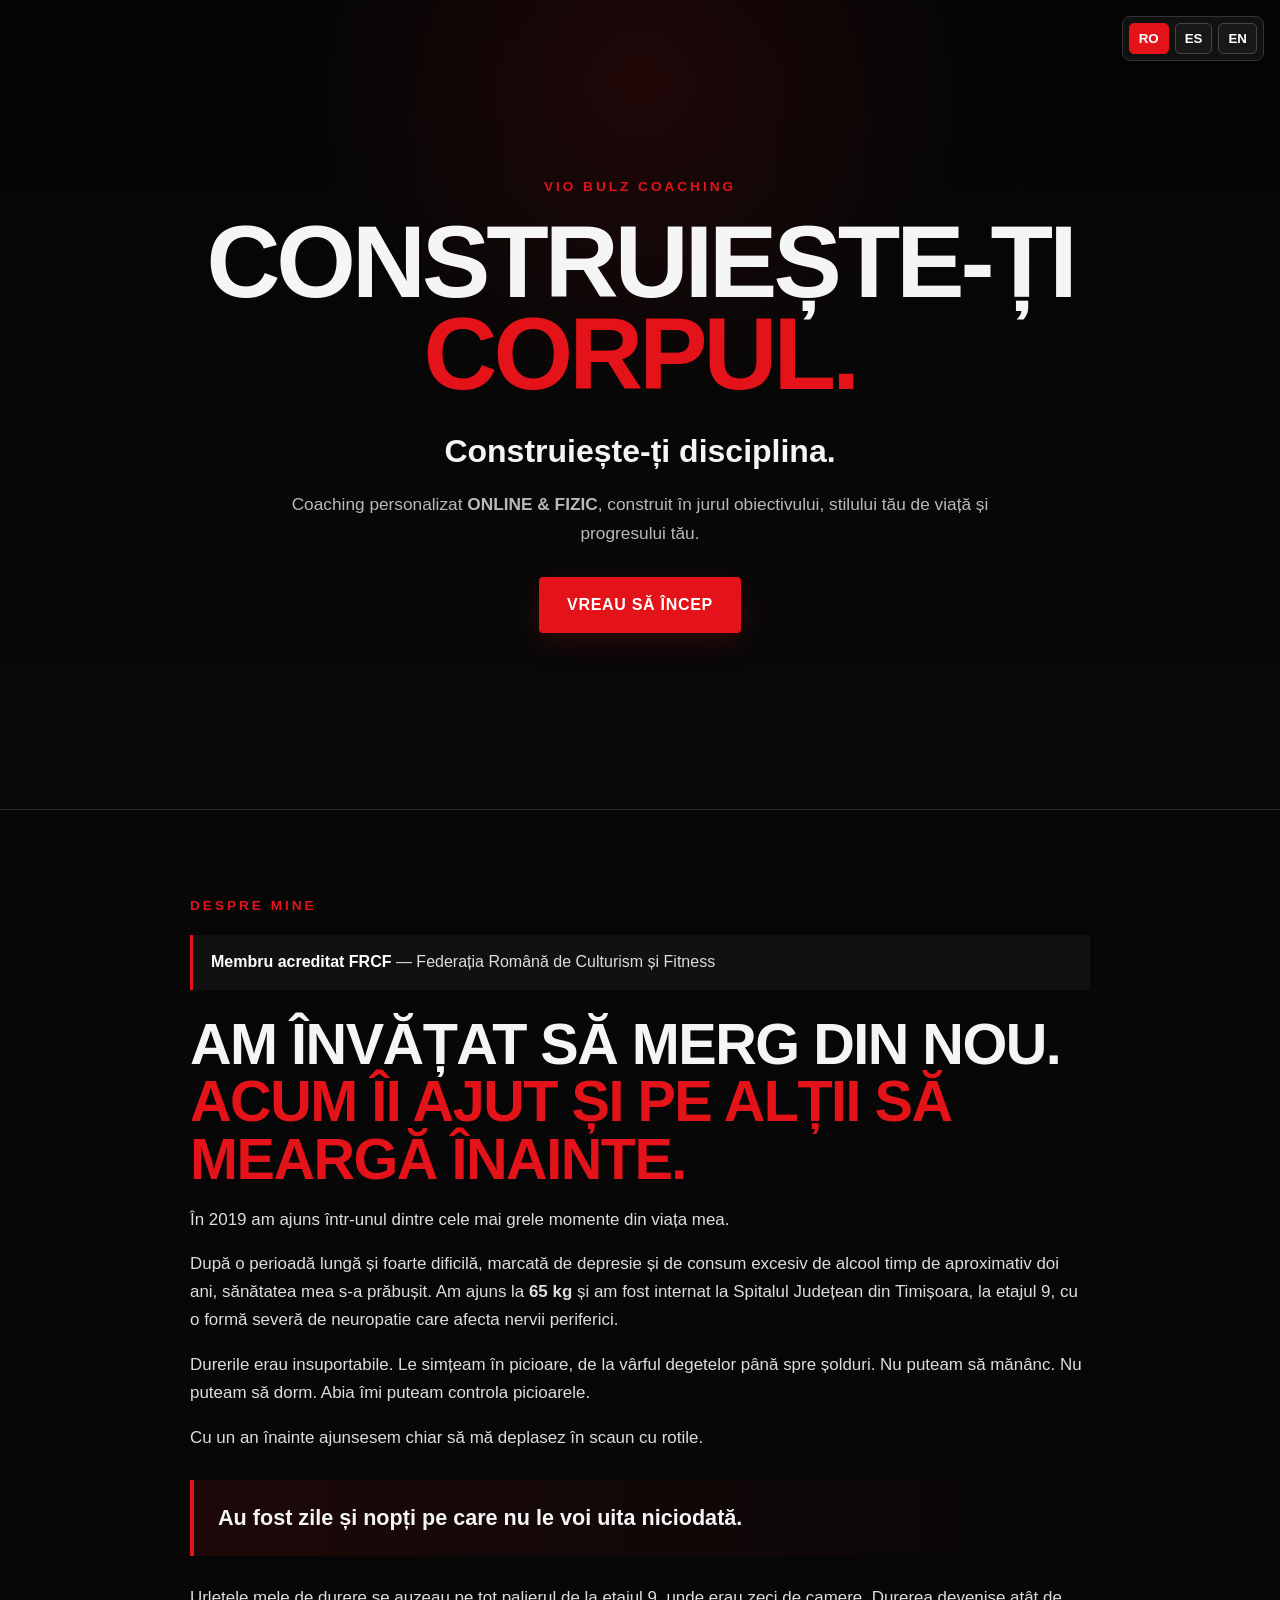
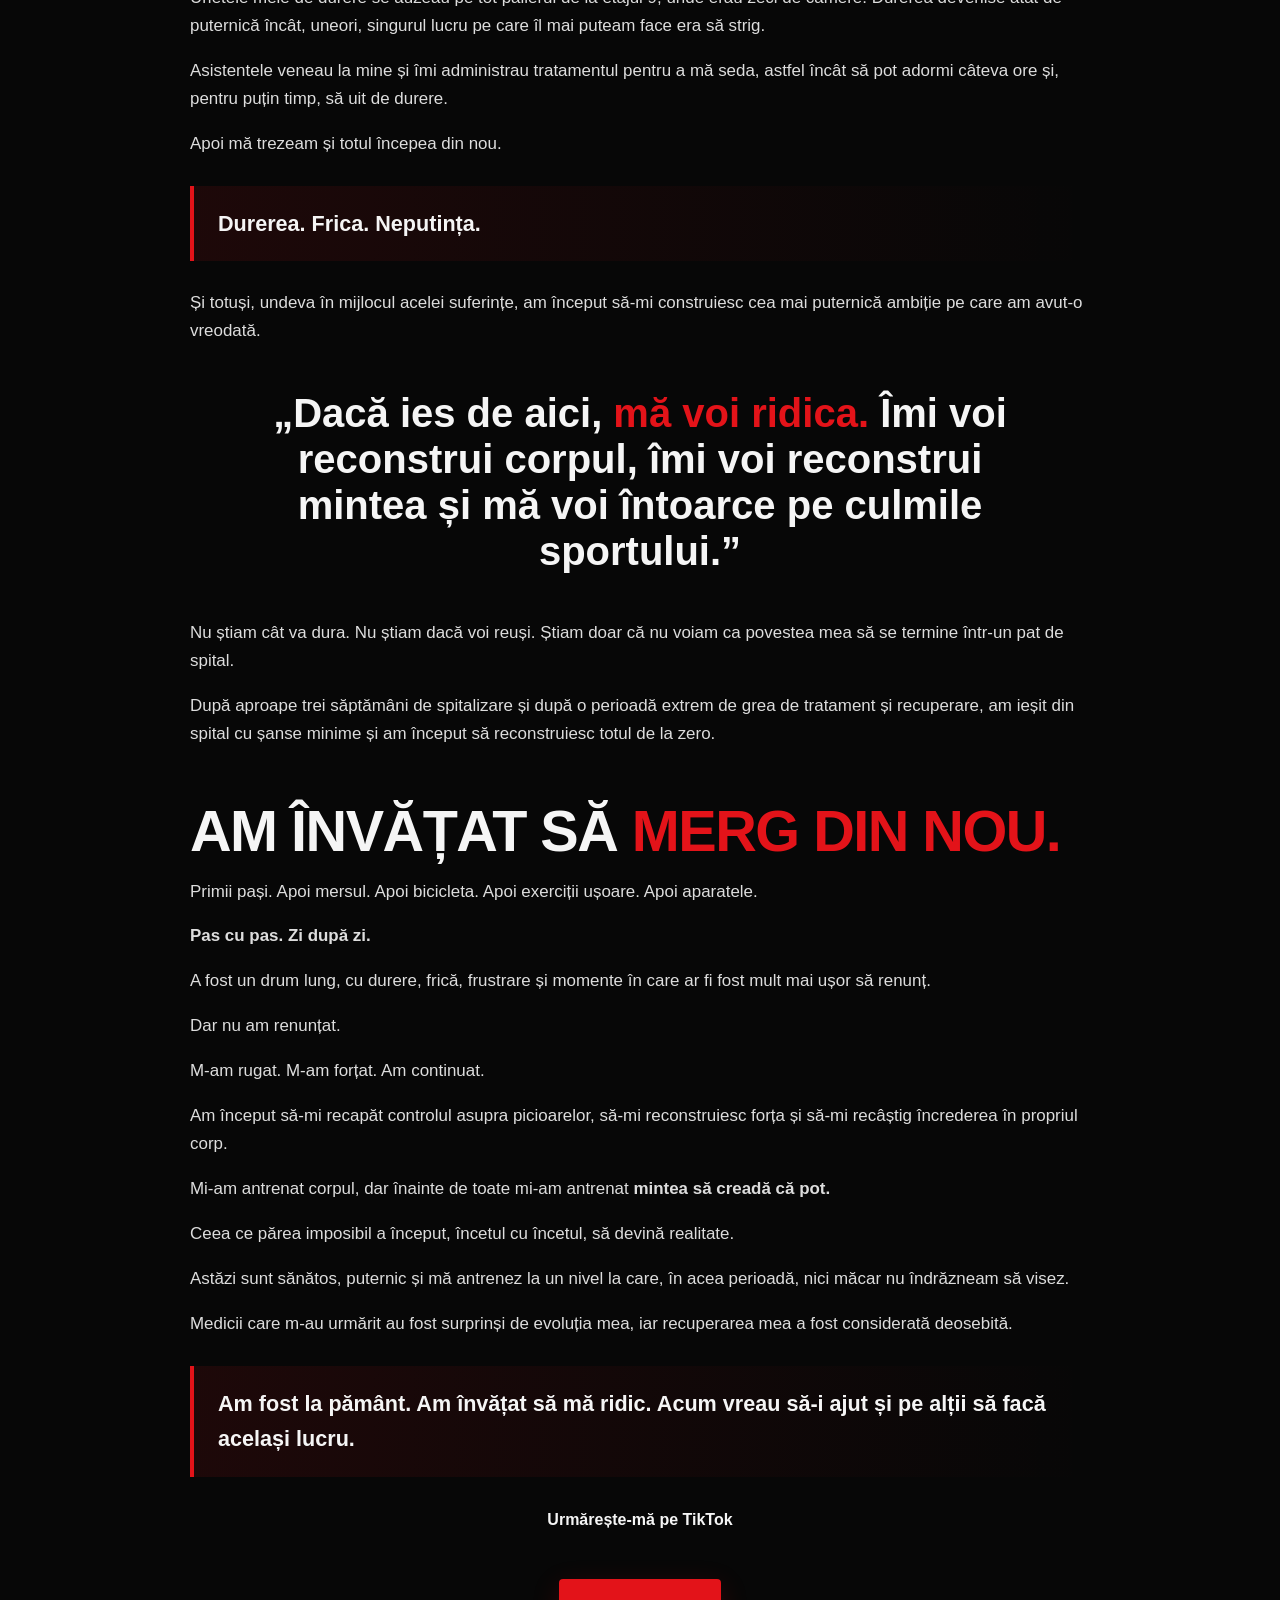
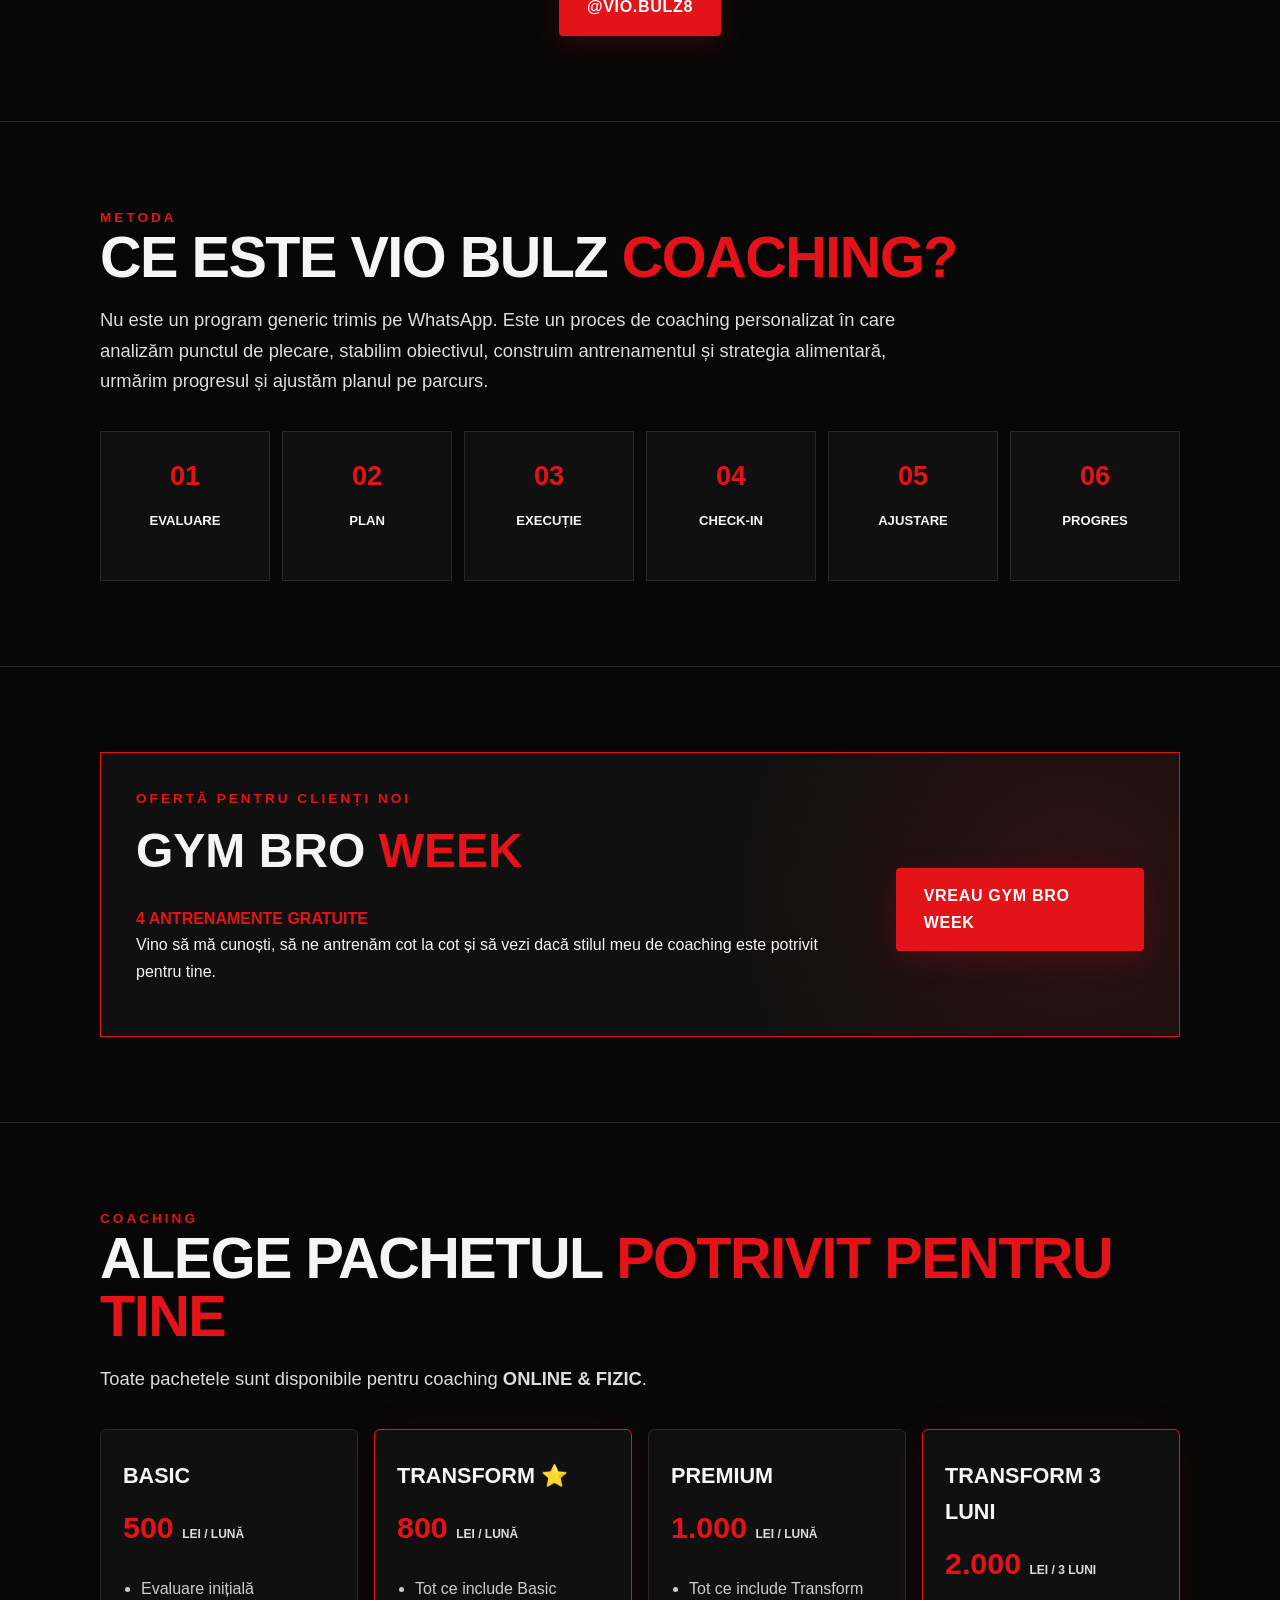
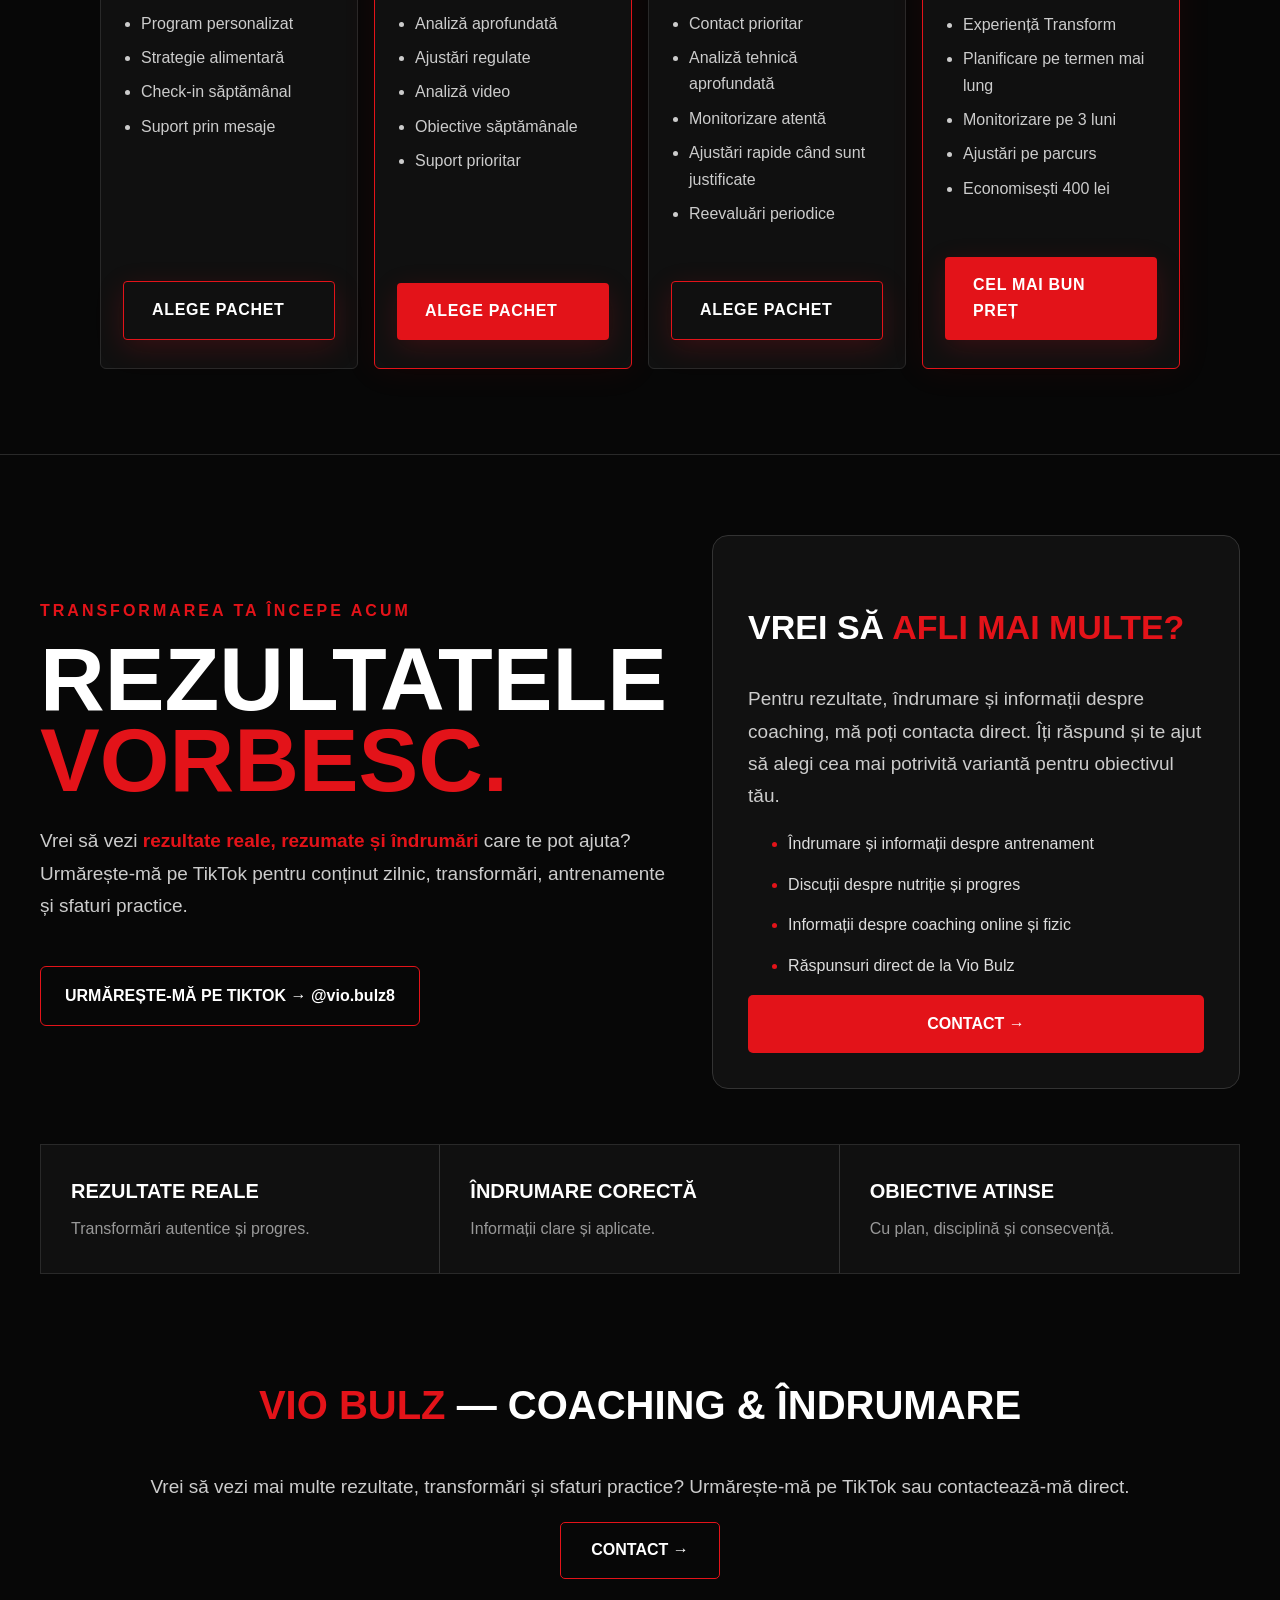
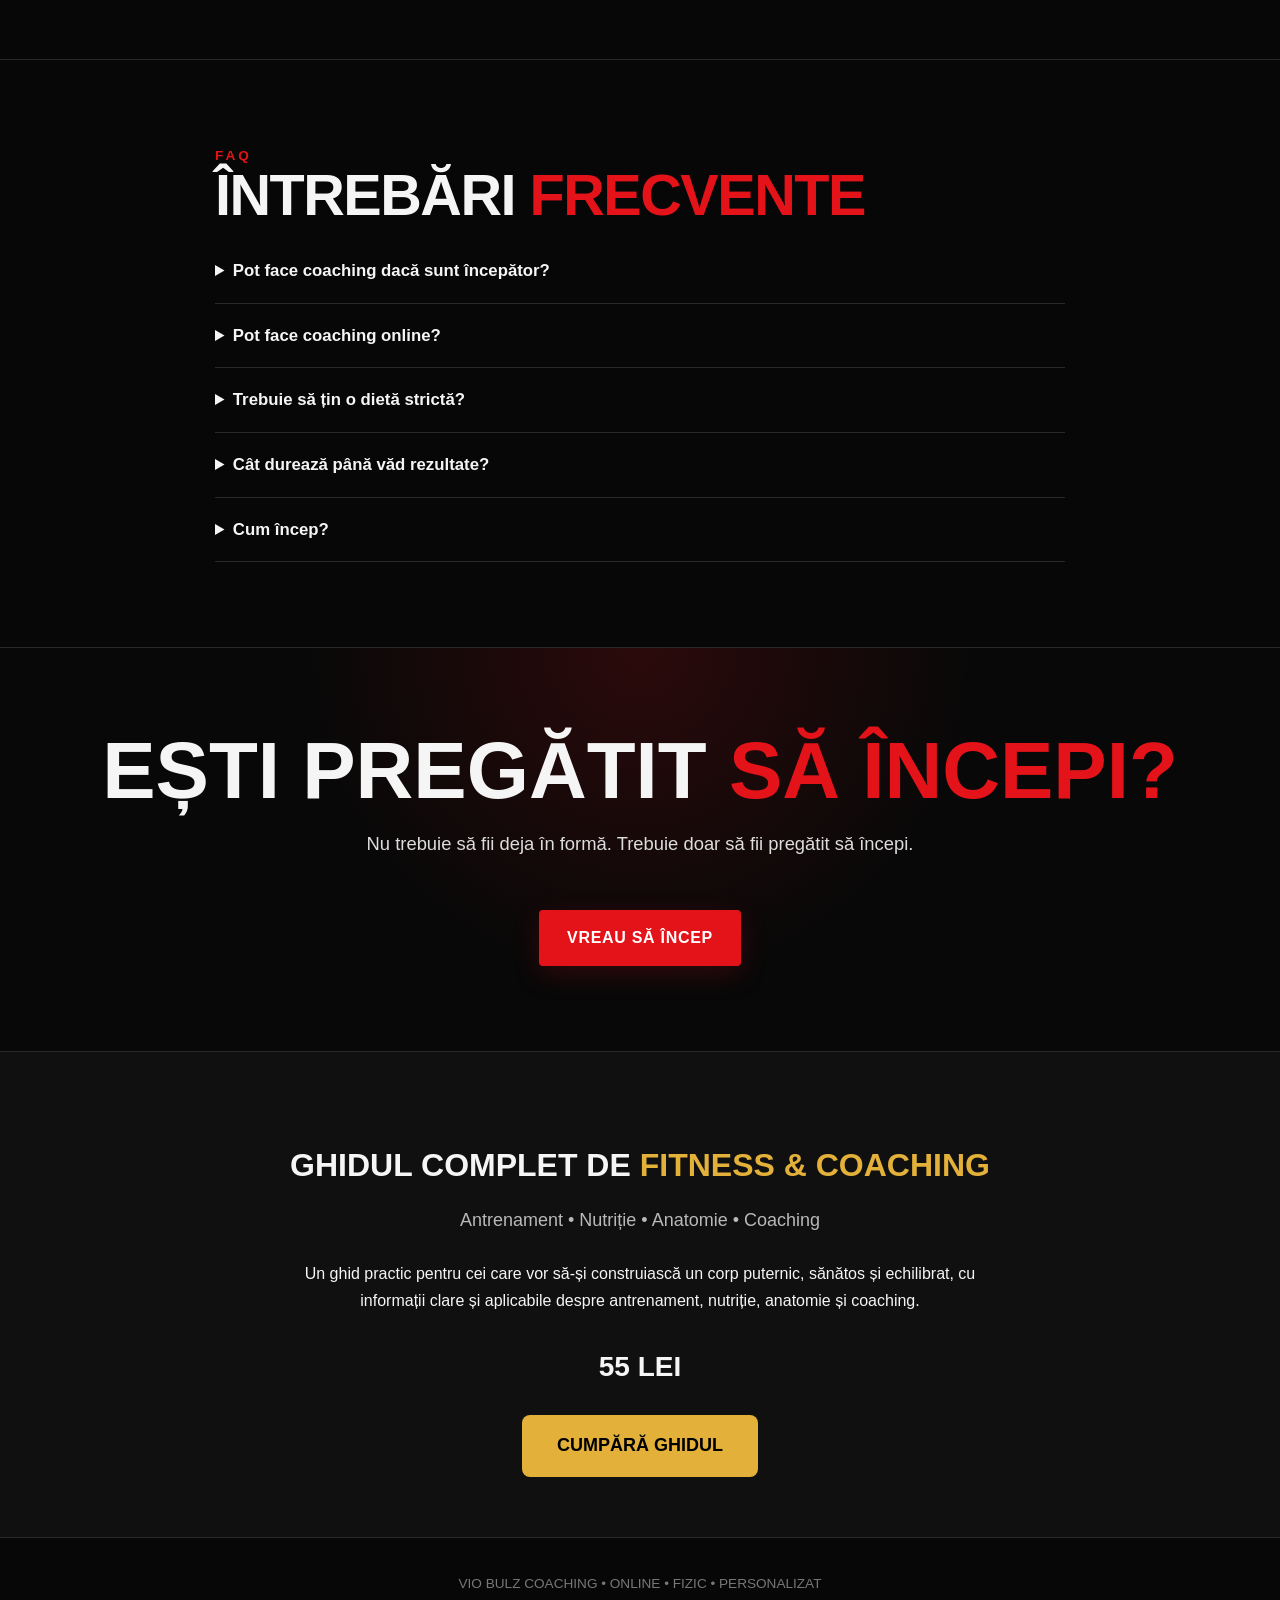
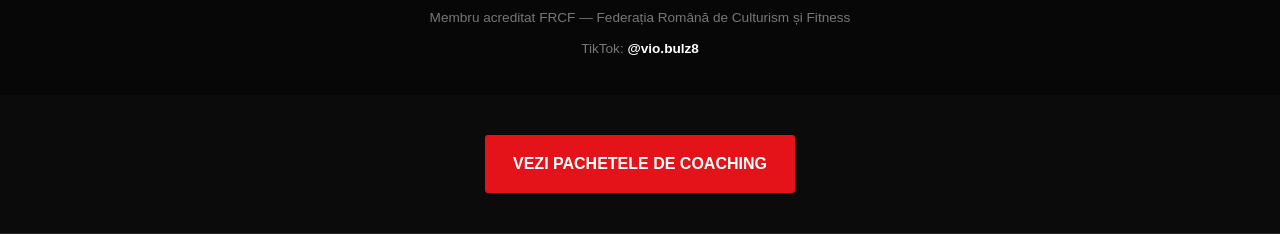
==== commit 2b03a6c4: "Update index.html" ====
--- a/index.html
+++ b/index.html
@@ -324,330 +324,81 @@
 </section>
 <script>
 (function(){
-  const translations = {
-    es: {
-      "CONSTRUIEȘTE-ȚI":"CONSTRUYE TU",
-      "CORPUL.":"CUERPO.",
-      "Construiește-ți disciplina.":"Construye tu disciplina.",
-      "Coaching personalizat":"Coaching personalizado",
-      "ONLINE & FIZIC":"ONLINE Y PRESENCIAL",
-      "construit în jurul obiectivului, stilului tău de viață și progresului tău.":"construido en torno a tu objetivo, tu estilo de vida y tu progreso.",
-      "Vreau să încep":"Quiero empezar",
-      "Despre mine":"Sobre mí",
-      "Membru acreditat FRCF":"Miembro acreditado por la FRCF",
-      "— Federația Română de Culturism și Fitness":"— Federación Rumana de Culturismo y Fitness",
-      "Am învățat să merg din nou.":"Aprendí a caminar de nuevo.",
-      "Acum îi ajut și pe alții să meargă înainte.":"Ahora ayudo a otros a seguir adelante.",
-      "În 2019 am ajuns într-unul dintre cele mai grele momente din viața mea.":"En 2019 llegué a uno de los momentos más difíciles de mi vida.",
-      "După o perioadă lungă și foarte dificilă, marcată de depresie și de consum excesiv de alcool timp de aproximativ doi ani, sănătatea mea s-a prăbușit. Am ajuns la 65 kg și am fost internat la Spitalul Județean din Timișoara, la etajul 9, cu o formă severă de neuropatie care afecta nervii periferici.":"Después de un período largo y muy difícil, marcado por depresión y consumo excesivo de alcohol durante aproximadamente dos años, mi salud se deterioró. Llegué a 65 kg y fui ingresado en el Hospital Provincial de Timișoara, en la novena planta, con una forma grave de neuropatía que afectaba a los nervios periféricos.",
-      "Durerile erau insuportabile. Le simțeam în picioare, de la vârful degetelor până spre șolduri. Nu puteam să mănânc. Nu puteam să dorm. Abia îmi puteam controla picioarele.":"El dolor era insoportable. Lo sentía en las piernas, desde las puntas de los dedos hasta las caderas. No podía comer. No podía dormir. Apenas podía controlar las piernas.",
-      "Cu un an înainte ajunsesem chiar să mă deplasez în scaun cu rotile.":"Un año antes incluso había necesitado una silla de ruedas.",
-      "Au fost zile și nopți pe care nu le voi uita niciodată.":"Hubo días y noches que nunca olvidaré.",
-      "Durerea. Frica. Neputința.":"Dolor. Miedo. Impotencia.",
-      "Primii pași. Apoi mersul. Apoi bicicleta. Apoi exerciții ușoare. Apoi aparatele.":"Los primeros pasos. Después caminar. Después la bicicleta. Después ejercicios ligeros. Después las máquinas.",
-      "Pas cu pas. Zi după zi.":"Paso a paso. Día tras día.",
-      "Dar nu am renunțat.":"Pero no me rendí.",
-      "M-am rugat. M-am forțat. Am continuat.":"Recé. Me esforcé. Seguí adelante.",
-      "Urmărește-mă pe TikTok":"Sígueme en TikTok",
-      "Metoda":"Método",
-      "Ce este Vio Bulz":"¿Qué es Vio Bulz",
-      "Coaching?":"Coaching?",
-      "Evaluare":"Evaluación",
-      "Plan":"Plan",
-      "Execuție":"Ejecución",
-      "Ajustare":"Ajuste",
-      "Progres":"Progreso",
-      "Ofertă pentru clienți noi":"Oferta para nuevos clientes",
-      "4 ANTRENAMENTE GRATUITE":"4 ENTRENAMIENTOS GRATIS",
-      "Vino să mă cunoști, să ne antrenăm cot la cot și să vezi dacă stilul meu de coaching este potrivit pentru tine.":"Ven a conocerme, entrenemos juntos y comprueba si mi estilo de coaching es adecuado para ti.",
-      "Vreau Gym Bro Week":"Quiero Gym Bro Week",
-      "Coaching":"Coaching",
-      "Alege pachet":"Elegir paquete",
-      "Alege pachetul":"Elige el paquete",
-      "potrivit pentru tine":"adecuado para ti",
-      "Toate pachetele sunt disponibile pentru coaching":"Todos los paquetes están disponibles para coaching",
-      "LEI / LUNĂ":"€ / MES",
-      "LEI / 3 LUNI":"€ / 3 MESES",
-      "Evaluare inițială":"Evaluación inicial",
-      "Program personalizat":"Programa personalizado",
-      "Strategie alimentară":"Estrategia nutricional",
-      "Check-in săptămânal":"Check-in semanal",
-      "Suport prin mesaje":"Soporte por mensajes",
-      "Tot ce include Basic":"Todo lo incluido en Basic",
-      "Analiză aprofundată":"Análisis en profundidad",
-      "Ajustări regulate":"Ajustes periódicos",
-      "Analiză video":"Análisis de vídeo",
-      "Obiective săptămânale":"Objetivos semanales",
-      "Suport prioritar":"Soporte prioritario",
-      "Tot ce include Transform":"Todo lo incluido en Transform",
-      "Contact prioritar":"Contacto prioritario",
-      "Analiză tehnică aprofundată":"Análisis técnico en profundidad",
-      "Monitorizare atentă":"Seguimiento cercano",
-      "Ajustări rapide când sunt justificate":"Ajustes rápidos cuando están justificados",
-      "Reevaluări periodice":"Reevaluaciones periódicas",
-      "Experiență Transform":"Experiencia Transform",
-      "Planificare pe termen mai lung":"Planificación a más largo plazo",
-      "Monitorizare pe 3 luni":"Seguimiento durante 3 meses",
-      "Ajustări pe parcurs":"Ajustes durante el proceso",
-      "Economisești 400 lei":"Ahorras 400 lei",
-      "Cel mai bun preț":"Mejor precio",
-      "Transformarea ta începe acum":"Tu transformación empieza ahora",
-      "REZULTATELE":"LOS RESULTADOS",
-      "VORBESC.":"HABLAN.",
-      "Vrei să vezi":"¿Quieres ver",
-      "rezultate reale, rezumate și îndrumări":"resultados reales, resúmenes y orientación",
-      "care te pot ajuta? Urmărește-mă pe TikTok pentru conținut zilnic, transformări, antrenamente și sfaturi practice.":"que pueden ayudarte? Sígueme en TikTok para ver contenido diario, transformaciones, entrenamientos y consejos prácticos.",
-      "URMĂREȘTE-MĂ PE TIKTOK → @vio.bulz8":"SÍGUEME EN TIKTOK → @vio.bulz8",
-      "VREI SĂ":"¿QUIERES",
-      "AFLI MAI MULTE?":"SABER MÁS?",
-      "Îndrumare și informații despre antrenament":"Orientación e información sobre entrenamiento",
-      "Discuții despre nutriție și progres":"Conversaciones sobre nutrición y progreso",
-      "Informații despre coaching online și fizic":"Información sobre coaching online y presencial",
-      "Răspunsuri direct de la Vio Bulz":"Respuestas directamente de Vio Bulz",
-      "CONTACT →":"CONTACTO →",
-      "REZULTATE REALE":"RESULTADOS REALES",
-      "Transformări autentice și progres.":"Transformaciones auténticas y progreso.",
-      "ÎNDRUMARE CORECTĂ":"ORIENTACIÓN CORRECTA",
-      "Informații clare și aplicate.":"Información clara y práctica.",
-      "OBIECTIVE ATINSE":"OBJETIVOS ALCANZADOS",
-      "Cu plan, disciplină și consecvență.":"Con planificación, disciplina y constancia.",
-      "— COACHING & ÎNDRUMARE":"— COACHING Y ORIENTACIÓN",
-      "Vrei să vezi mai multe rezultate, transformări și sfaturi practice? Urmărește-mă pe TikTok sau contactează-mă direct.":"¿Quieres ver más resultados, transformaciones y consejos prácticos? Sígueme en TikTok o contáctame directamente.",
-      "Întrebări":"Preguntas",
-      "frecvente":"frecuentes",
-      "Pot face coaching dacă sunt începător?":"¿Puedo hacer coaching si soy principiante?",
-      "Da. Planul se construiește în funcție de nivelul de pornire și obiectivul tău.":"Sí. El plan se adapta a tu nivel inicial y a tu objetivo.",
-      "Pot face coaching online?":"¿Puedo hacer coaching online?",
-      "Da. Coaching-ul este disponibil atât online, cât și fizic.":"Sí. El coaching está disponible online y presencialmente.",
-      "Trebuie să țin o dietă strictă?":"¿Tengo que seguir una dieta estricta?",
-      "Strategia alimentară este adaptată obiectivului și stilului tău de viață.":"La estrategia nutricional se adapta a tu objetivo y a tu estilo de vida.",
-      "Cât durează până văd rezultate?":"¿Cuánto tardaré en ver resultados?",
-      "Cum încep?":"¿Cómo empiezo?",
-      "Completezi evaluarea, discutăm obiectivul și alegem împreună varianta de coaching potrivită.":"Completas la evaluación, hablamos de tu objetivo y elegimos juntos la opción de coaching adecuada.",
-      "EȘTI PREGĂTIT":"¿ESTÁS PREPARADO",
-      "SĂ ÎNCEPI?":"PARA EMPEZAR?",
-      "Nu trebuie să fii deja în formă. Trebuie doar să fii pregătit să începi.":"No necesitas estar ya en forma. Solo necesitas estar preparado para empezar.",
-      "GHIDUL COMPLET DE FITNESS & COACHING":"GUÍA COMPLETA DE FITNESS Y COACHING",
-      "Antrenament • Nutriție • Anatomie • Coaching":"Entrenamiento • Nutrición • Anatomía • Coaching",
-      "CUMPĂRĂ GHIDUL":"COMPRAR LA GUÍA",
-      "VIO BULZ COACHING • ONLINE • FIZIC • PERSONALIZAT":"VIO BULZ COACHING • ONLINE • PRESENCIAL • PERSONALIZADO",
-      "VIO BULZ COACHING - PACHETE":"VIO BULZ COACHING - PAQUETES",
-      "VEZI PACHETELE DE COACHING":"VER PAQUETES DE COACHING"
-    },
-    en: {
-      "CONSTRUIEȘTE-ȚI":"BUILD YOUR",
-      "CORPUL.":"BODY.",
-      "Construiește-ți disciplina.":"Build your discipline.",
-      "Coaching personalizat":"Personalized coaching",
-      "ONLINE & FIZIC":"ONLINE & IN-PERSON",
-      "construit în jurul obiectivului, stilului tău de viață și progresului tău.":"built around your goals, lifestyle and progress.",
-      "Vreau să încep":"I want to start",
-      "Despre mine":"About me",
-      "Membru acreditat FRCF":"FRCF accredited member",
-      "— Federația Română de Culturism și Fitness":"— Romanian Bodybuilding and Fitness Federation",
-      "Am învățat să merg din nou.":"I learned to walk again.",
-      "Acum îi ajut și pe alții să meargă înainte.":"Now I help others move forward.",
-      "În 2019 am ajuns într-unul dintre cele mai grele momente din viața mea.":"In 2019, I reached one of the hardest moments of my life.",
-      "După o perioadă lungă și foarte dificilă, marcată de depresie și de consum excesiv de alcool timp de aproximativ doi ani, sănătatea mea s-a prăbușit. Am ajuns la 65 kg și am fost internat la Spitalul Județean din Timișoara, la etajul 9, cu o formă severă de neuropatie care afecta nervii periferici.":"After a long and very difficult period marked by depression and excessive alcohol use for about two years, my health collapsed. I reached 65 kg and was hospitalized at the County Hospital in Timișoara, on the 9th floor, with a severe form of neuropathy affecting my peripheral nerves.",
-      "Durerile erau insuportabile. Le simțeam în picioare, de la vârful degetelor până spre șolduri. Nu puteam să mănânc. Nu puteam să dorm. Abia îmi puteam controla picioarele.":"The pain was unbearable. I felt it in my legs, from my toes up toward my hips. I could not eat. I could not sleep. I could barely control my legs.",
-      "Cu un an înainte ajunsesem chiar să mă deplasez în scaun cu rotile.":"A year earlier, I had even needed a wheelchair.",
-      "Au fost zile și nopți pe care nu le voi uita niciodată.":"There were days and nights I will never forget.",
-      "Durerea. Frica. Neputința.":"Pain. Fear. Helplessness.",
-      "Primii pași. Apoi mersul. Apoi bicicleta. Apoi exerciții ușoare. Apoi aparatele.":"First steps. Then walking. Then cycling. Then light exercises. Then machines.",
-      "Pas cu pas. Zi după zi.":"Step by step. Day by day.",
-      "Dar nu am renunțat.":"But I did not give up.",
-      "M-am rugat. M-am forțat. Am continuat.":"I prayed. I pushed myself. I kept going.",
-      "Urmărește-mă pe TikTok":"Follow me on TikTok",
-      "Metoda":"Method",
-      "Ce este Vio Bulz":"What is Vio Bulz",
-      "Coaching?":"Coaching?",
-      "Evaluare":"Assessment",
-      "Plan":"Plan",
-      "Execuție":"Execution",
-      "Ajustare":"Adjustment",
-      "Progres":"Progress",
-      "Ofertă pentru clienți noi":"New client offer",
-      "4 ANTRENAMENTE GRATUITE":"4 FREE WORKOUTS",
-      "Vino să mă cunoști, să ne antrenăm cot la cot și să vezi dacă stilul meu de coaching este potrivit pentru tine.":"Come meet me, train side by side with me, and see whether my coaching style is right for you.",
-      "Vreau Gym Bro Week":"I want Gym Bro Week",
-      "Coaching":"Coaching",
-      "Alege pachet":"Choose package",
-      "Alege pachetul":"Choose the package",
-      "potrivit pentru tine":"that fits you",
-      "Toate pachetele sunt disponibile pentru coaching":"All packages are available for coaching",
-      "LEI / LUNĂ":"LEI / MONTH",
-      "LEI / 3 LUNI":"LEI / 3 MONTHS",
-      "Evaluare inițială":"Initial assessment",
-      "Program personalizat":"Personalized program",
-      "Strategie alimentară":"Nutrition strategy",
-      "Check-in săptămânal":"Weekly check-in",
-      "Suport prin mesaje":"Message support",
-      "Tot ce include Basic":"Everything in Basic",
-      "Analiză aprofundată":"In-depth analysis",
-      "Ajustări regulate":"Regular adjustments",
-      "Analiză video":"Video analysis",
-      "Obiective săptămânale":"Weekly goals",
-      "Suport prioritar":"Priority support",
-      "Tot ce include Transform":"Everything in Transform",
-      "Contact prioritar":"Priority contact",
-      "Analiză tehnică aprofundată":"In-depth technique analysis",
-      "Monitorizare atentă":"Close monitoring",
-      "Ajustări rapide când sunt justificate":"Fast adjustments when justified",
-      "Reevaluări periodice":"Periodic reassessments",
-      "Experiență Transform":"Transform experience",
-      "Planificare pe termen mai lung":"Longer-term planning",
-      "Monitorizare pe 3 luni":"3-month monitoring",
-      "Ajustări pe parcurs":"Adjustments along the way",
-      "Economisești 400 lei":"Save 400 lei",
-      "Cel mai bun preț":"Best value",
-      "Transformarea ta începe acum":"Your transformation starts now",
-      "REZULTATELE":"RESULTS",
-      "VORBESC.":"SPEAK.",
-      "Vrei să vezi":"Want to see",
-      "rezultate reale, rezumate și îndrumări":"real results, summaries and guidance",
-      "care te pot ajuta? Urmărește-mă pe TikTok pentru conținut zilnic, transformări, antrenamente și sfaturi practice.":"that can help you? Follow me on TikTok for daily content, transformations, workouts and practical tips.",
-      "URMĂREȘTE-MĂ PE TIKTOK → @vio.bulz8":"FOLLOW ME ON TIKTOK → @vio.bulz8",
-      "VREI SĂ":"WANT TO",
-      "AFLI MAI MULTE?":"KNOW MORE?",
-      "Îndrumare și informații despre antrenament":"Training guidance and information",
-      "Discuții despre nutriție și progres":"Nutrition and progress discussions",
-      "Informații despre coaching online și fizic":"Online and in-person coaching information",
-      "Răspunsuri direct de la Vio Bulz":"Answers directly from Vio Bulz",
-      "CONTACT →":"CONTACT →",
-      "REZULTATE REALE":"REAL RESULTS",
-      "Transformări autentice și progres.":"Authentic transformations and progress.",
-      "ÎNDRUMARE CORECTĂ":"PROPER GUIDANCE",
-      "Informații clare și aplicate.":"Clear, practical information.",
-      "OBIECTIVE ATINSE":"GOALS ACHIEVED",
-      "Cu plan, disciplină și consecvență.":"With planning, discipline and consistency.",
-      "— COACHING & ÎNDRUMARE":"— COACHING & GUIDANCE",
-      "Vrei să vezi mai multe rezultate, transformări și sfaturi practice? Urmărește-mă pe TikTok sau contactează-mă direct.":"Want to see more results, transformations and practical tips? Follow me on TikTok or contact me directly.",
-      "Întrebări":"Frequently",
-      "frecvente":"Asked Questions",
-      "Pot face coaching dacă sunt începător?":"Can I do coaching if I am a beginner?",
-      "Da. Planul se construiește în funcție de nivelul de pornire și obiectivul tău.":"Yes. The plan is built around your starting level and your goal.",
-      "Pot face coaching online?":"Can I do online coaching?",
-      "Da. Coaching-ul este disponibil atât online, cât și fizic.":"Yes. Coaching is available both online and in person.",
-      "Trebuie să țin o dietă strictă?":"Do I need to follow a strict diet?",
-      "Strategia alimentară este adaptată obiectivului și stilului tău de viață.":"The nutrition strategy is adapted to your goal and lifestyle.",
-      "Cât durează până văd rezultate?":"How long until I see results?",
-      "Cum încep?":"How do I start?",
-      "Completezi evaluarea, discutăm obiectivul și alegem împreună varianta de coaching potrivită.":"You complete the assessment, we discuss your goal and choose the right coaching option together.",
-      "EȘTI PREGĂTIT":"ARE YOU READY",
-      "SĂ ÎNCEPI?":"TO START?",
-      "Nu trebuie să fii deja în formă. Trebuie doar să fii pregătit să începi.":"You do not need to be in shape already. You just need to be ready to start.",
-      "GHIDUL COMPLET DE FITNESS & COACHING":"THE COMPLETE FITNESS & COACHING GUIDE",
-      "Antrenament • Nutriție • Anatomie • Coaching":"Training • Nutrition • Anatomy • Coaching",
-      "CUMPĂRĂ GHIDUL":"BUY THE GUIDE",
-      "VIO BULZ COACHING • ONLINE • FIZIC • PERSONALIZAT":"VIO BULZ COACHING • ONLINE • IN-PERSON • PERSONALIZED",
-      "VIO BULZ COACHING - PACHETE":"VIO BULZ COACHING - PACKAGES",
-      "VEZI PACHETELE DE COACHING":"VIEW COACHING PACKAGES"
-    }
-  };
-
-  const original = new Map();
-
-  // Save every visible text node exactly as it is in Romanian.
+  const translations = {"es":{"Vio Bulz Coaching":"Vio Bulz Coaching","CONSTRUIEȘTE-ȚI":"CONSTRUYE TU","CORPUL.":"CUERPO.","Construiește-ți disciplina.":"Construye tu disciplina.","Coaching personalizat":"Coaching personalizado","ONLINE & FIZIC":"ONLINE Y PRESENCIAL",", construit în jurul obiectivului, stilului tău de viață și progresului tău.":", construido en torno a tu objetivo, tu estilo de vida y tu progreso.","Vreau să încep":"Quiero empezar","Despre mine":"Sobre mí","Membru acreditat FRCF":"Miembro acreditado por la FRCF","— Federația Română de Culturism și Fitness":"— Federación Rumana de Culturismo y Fitness","Am învățat să merg din nou.":"Aprendí a caminar de nuevo.","Acum îi ajut și pe alții să meargă înainte.":"Ahora ayudo a otros a seguir adelante.","În 2019 am ajuns într-unul dintre cele mai grele momente din viața mea.":"En 2019 llegué a uno de los momentos más difíciles de mi vida.","După o perioadă lungă și foarte dificilă, marcată de depresie și de consum excesiv de alcool timp de aproximativ doi ani, sănătatea mea s-a prăbușit. Am ajuns la":"Después de un período largo y muy difícil, marcado por la depresión y el consumo excesivo de alcohol durante aproximadamente dos años, mi salud se deterioró por completo. Llegué a","65 kg":"65 kg","și am fost internat la Spitalul Județean din Timișoara, la etajul 9, cu o formă severă de neuropatie care afecta nervii periferici.":"y fui hospitalizado en el Hospital del Condado de Timișoara, en la novena planta, con una forma grave de neuropatía que afectaba a los nervios periféricos.","Durerile erau insuportabile. Le simțeam în picioare, de la vârful degetelor până spre șolduri. Nu puteam să mănânc. Nu puteam să dorm. Abia îmi puteam controla picioarele.":"El dolor era insoportable. Lo sentía en las piernas, desde las puntas de los dedos de los pies hasta las caderas. No podía comer. No podía dormir. Apenas podía controlar las piernas.","Cu un an înainte ajunsesem chiar să mă deplasez în scaun cu rotile.":"Un año antes incluso había necesitado una silla de ruedas.","Au fost zile și nopți pe care nu le voi uita niciodată.":"Hubo días y noches que nunca olvidaré.","Urletele mele de durere se auzeau pe tot palierul de la etajul 9, unde erau zeci de camere. Durerea devenise atât de puternică încât, uneori, singurul lucru pe care îl mai puteam face era să strig.":"Mis gritos de dolor se oían por todo el pasillo de la novena planta, donde había decenas de habitaciones. El dolor se había vuelto tan intenso que, a veces, lo único que podía hacer era gritar.","Asistentele veneau la mine și îmi administrau tratamentul pentru a mă seda, astfel încât să pot adormi câteva ore și, pentru puțin timp, să uit de durere.":"Las enfermeras venían a verme y me administraban el tratamiento para sedarme, de modo que pudiera dormir unas horas y, durante un tiempo, olvidar el dolor.","Apoi mă trezeam și totul începea din nou.":"Después me despertaba y todo empezaba de nuevo.","Durerea. Frica. Neputința.":"El dolor. El miedo. La impotencia.","Și totuși, undeva în mijlocul acelei suferințe, am început să-mi construiesc cea mai puternică ambiție pe care am avut-o vreodată.":"Y, sin embargo, en medio de aquel sufrimiento, empecé a construir la ambición más fuerte que había tenido jamás.","„Dacă ies de aici,":"«Si salgo de aquí,","mă voi ridica.":"me levantaré.","Îmi voi reconstrui corpul, îmi voi reconstrui mintea și mă voi întoarce pe culmile sportului.”":"reconstruiré mi cuerpo, reconstruiré mi mente y volveré a la cima del deporte.»","Nu știam cât va dura. Nu știam dacă voi reuși. Știam doar că nu voiam ca povestea mea să se termine într-un pat de spital.":"No sabía cuánto duraría. No sabía si lo conseguiría. Solo sabía que no quería que mi historia terminara en una cama de hospital.","După aproape trei săptămâni de spitalizare și după o perioadă extrem de grea de tratament și recuperare, am ieșit din spital cu șanse minime și am început să reconstruiesc totul de la zero.":"Después de casi tres semanas de hospitalización y de un período extremadamente difícil de tratamiento y recuperación, salí del hospital con pocas probabilidades y empecé a reconstruirlo todo desde cero.","Am învățat să":"Aprendí a","merg din nou.":"caminar de nuevo.","Primii pași. Apoi mersul. Apoi bicicleta. Apoi exerciții ușoare. Apoi aparatele.":"Los primeros pasos. Después caminar. Después la bicicleta. Después ejercicios ligeros. Después las máquinas.","Pas cu pas. Zi după zi.":"Paso a paso. Día tras día.","A fost un drum lung, cu durere, frică, frustrare și momente în care ar fi fost mult mai ușor să renunț.":"Fue un camino largo, con dolor, miedo, frustración y momentos en los que habría sido mucho más fácil rendirme.","Dar nu am renunțat.":"Pero no me rendí.","M-am rugat. M-am forțat. Am continuat.":"Recé. Me esforcé. Seguí adelante.","Am început să-mi recapăt controlul asupra picioarelor, să-mi reconstruiesc forța și să-mi recâștig încrederea în propriul corp.":"Empecé a recuperar el control de mis piernas, a reconstruir mi fuerza y a recuperar la confianza en mi propio cuerpo.","Mi-am antrenat corpul, dar înainte de toate mi-am antrenat":"Entrené mi cuerpo, pero antes que nada entrené","mintea să creadă că pot.":"mi mente para creer que podía.","Ceea ce părea imposibil a început, încetul cu încetul, să devină realitate.":"Lo que parecía imposible empezó, poco a poco, a hacerse realidad.","Astăzi sunt sănătos, puternic și mă antrenez la un nivel la care, în acea perioadă, nici măcar nu îndrăzneam să visez.":"Hoy estoy sano, fuerte y entreno a un nivel que, en aquella época, ni siquiera me atrevía a soñar.","Medicii care m-au urmărit au fost surprinși de evoluția mea, iar recuperarea mea a fost considerată deosebită.":"Los médicos que siguieron mi evolución quedaron sorprendidos por mi progreso y mi recuperación fue considerada excepcional.","Am fost la pământ. Am învățat să mă ridic. Acum vreau să-i ajut și pe alții să facă același lucru.":"Estuve en el suelo. Aprendí a levantarme. Ahora quiero ayudar a otros a hacer lo mismo.","Urmărește-mă pe TikTok":"Sígueme en TikTok","@vio.bulz8":"@vio.bulz8","Metoda":"Método","Ce este Vio Bulz":"¿Qué es Vio Bulz","Coaching?":"Coaching?","Nu este un program generic trimis pe WhatsApp. Este un proces de coaching personalizat în care analizăm punctul de plecare, stabilim obiectivul, construim antrenamentul și strategia alimentară, urmărim progresul și ajustăm planul pe parcurs.":"No es un programa genérico enviado por WhatsApp. Es un proceso de coaching personalizado en el que analizamos tu punto de partida, establecemos el objetivo, construimos el entrenamiento y la estrategia nutricional, seguimos el progreso y ajustamos el plan durante el proceso.","01":"01","Evaluare":"Evaluación","02":"02","Plan":"Plan","03":"03","Execuție":"Ejecución","04":"04","Check-in":"Check-in","05":"05","Ajustare":"Ajuste","06":"06","Progres":"Progreso","Ofertă pentru clienți noi":"Oferta para nuevos clientes","GYM BRO":"GYM BRO","WEEK":"SEMANA","4 ANTRENAMENTE GRATUITE":"4 ENTRENAMIENTOS GRATIS","Vino să mă cunoști, să ne antrenăm cot la cot și să vezi dacă stilul meu de coaching este potrivit pentru tine.":"Ven a conocerme, entrenemos juntos y comprueba si mi estilo de coaching es adecuado para ti.","Vreau Gym Bro Week":"Quiero Gym Bro Week","Coaching":"Coaching","Alege pachetul":"Elige el paquete","potrivit pentru tine":"adecuado para ti","Toate pachetele sunt disponibile pentru coaching":"Todos los paquetes están disponibles para coaching",".":".","Basic":"Basic","500":"500","LEI / LUNĂ":"€ / MES","Evaluare inițială":"Evaluación inicial","Program personalizat":"Programa personalizado","Strategie alimentară":"Estrategia nutricional","Check-in săptămânal":"Check-in semanal","Suport prin mesaje":"Soporte por mensajes","Alege pachet":"Elegir paquete","Transform ⭐":"Transform ⭐","800":"800","Tot ce include Basic":"Todo lo incluido en Basic","Analiză aprofundată":"Análisis en profundidad","Ajustări regulate":"Ajustes periódicos","Analiză video":"Análisis de vídeo","Obiective săptămânale":"Objetivos semanales","Suport prioritar":"Soporte prioritario","Premium":"Premium","1.000":"1.000","Tot ce include Transform":"Todo lo incluido en Transform","Contact prioritar":"Contacto prioritario","Analiză tehnică aprofundată":"Análisis técnico en profundidad","Monitorizare atentă":"Seguimiento cercano","Ajustări rapide când sunt justificate":"Ajustes rápidos cuando están justificados","Reevaluări periodice":"Reevaluaciones periódicas","Transform 3 luni":"Transform 3 meses","2.000":"2.000","LEI / 3 LUNI":"€ / 3 MESES","Experiență Transform":"Experiencia Transform","Planificare pe termen mai lung":"Planificación a más largo plazo","Monitorizare pe 3 luni":"Seguimiento durante 3 meses","Ajustări pe parcurs":"Ajustes durante el proceso","Economisești 400 lei":"Ahorras 400 lei","Cel mai bun preț":"Mejor precio","Transformarea ta începe acum":"Tu transformación empieza ahora","REZULTATELE":"LOS RESULTADOS","VORBESC.":"HABLAN.","Vrei să vezi":"¿Quieres ver","rezultate reale, rezumate și îndrumări":"resultados reales, resúmenes y orientación","care te pot ajuta? Urmărește-mă pe TikTok pentru conținut zilnic, transformări, antrenamente și sfaturi practice.":"que pueden ayudarte? Sígueme en TikTok para contenido diario, transformaciones, entrenamientos y consejos prácticos.","URMĂREȘTE-MĂ PE TIKTOK → @vio.bulz8":"SÍGUEME EN TIKTOK → @vio.bulz8","VREI SĂ":"¿QUIERES","AFLI MAI MULTE?":"SABER MÁS?","Pentru rezultate, îndrumare și informații despre coaching, mă poți contacta direct. Îți răspund și te ajut să alegi cea mai potrivită variantă pentru obiectivul tău.":"Para obtener resultados, orientación e información sobre coaching, puedes contactarme directamente. Te responderé y te ayudaré a elegir la opción más adecuada para tu objetivo.","Îndrumare și informații despre antrenament":"Orientación e información sobre entrenamiento","Discuții despre nutriție și progres":"Conversaciones sobre nutrición y progreso","Informații despre coaching online și fizic":"Información sobre coaching online y presencial","Răspunsuri direct de la Vio Bulz":"Respuestas directamente de Vio Bulz","CONTACT →":"CONTACTO →","REZULTATE REALE":"RESULTADOS REALES","Transformări autentice și progres.":"Transformaciones auténticas y progreso.","ÎNDRUMARE CORECTĂ":"ORIENTACIÓN CORRECTA","Informații clare și aplicate.":"Información clara y práctica.","OBIECTIVE ATINSE":"OBJETIVOS ALCANZADOS","Cu plan, disciplină și consecvență.":"Con planificación, disciplina y constancia.","VIO BULZ":"VIO BULZ","— COACHING & ÎNDRUMARE":"— COACHING Y ORIENTACIÓN","Vrei să vezi mai multe rezultate, transformări și sfaturi practice? Urmărește-mă pe TikTok sau contactează-mă direct.":"¿Quieres ver más resultados, transformaciones y consejos prácticos? Sígueme en TikTok o contáctame directamente.","FAQ":"FAQ","Întrebări":"Preguntas","frecvente":"frecuentes","Pot face coaching dacă sunt începător?":"¿Puedo hacer coaching si soy principiante?","Da. Planul se construiește în funcție de nivelul de pornire și obiectivul tău.":"Sí. El plan se adapta a tu nivel inicial y a tu objetivo.","Pot face coaching online?":"¿Puedo hacer coaching online?","Da. Coaching-ul este disponibil atât online, cât și fizic.":"Sí. El coaching está disponible online y presencialmente.","Trebuie să țin o dietă strictă?":"¿Tengo que seguir una dieta estricta?","Strategia alimentară este adaptată obiectivului și stilului tău de viață.":"La estrategia nutricional se adapta a tu objetivo y a tu estilo de vida.","Cât durează până văd rezultate?":"¿Cuánto tardaré en ver resultados?","Depinde de punctul de plecare, obiectiv și consecvență. Nu există o durată universală.":"Depende del punto de partida, del objetivo y de la constancia. No existe una duración universal.","Cum încep?":"¿Cómo empiezo?","Completezi evaluarea, discutăm obiectivul și alegem împreună varianta de coaching potrivită.":"Completas la evaluación, hablamos de tu objetivo y elegimos juntos la opción de coaching adecuada.","EȘTI PREGĂTIT":"¿ESTÁS PREPARADO","SĂ ÎNCEPI?":"PARA EMPEZAR?","Nu trebuie să fii deja în formă. Trebuie doar să fii pregătit să începi.":"No necesitas estar ya en forma. Solo necesitas estar preparado para empezar.","GHIDUL COMPLET DE FITNESS & COACHING":"GUÍA COMPLETA DE FITNESS Y COACHING","GHIDUL COMPLET DE":"GUÍA COMPLETA DE","FITNESS & COACHING":"FITNESS Y COACHING","Antrenament • Nutriție • Anatomie • Coaching":"Entrenamiento • Nutrición • Anatomía • Coaching","Un ghid practic pentru cei care vor să-și construiască un corp puternic, sănătos și echilibrat, cu informații clare și aplicabile despre antrenament, nutriție, anatomie și coaching.":"Una guía práctica para quienes quieren construir un cuerpo fuerte, saludable y equilibrado, con información clara y aplicable sobre entrenamiento, nutrición, anatomía y coaching.","55 LEI":"55 €","CUMPĂRĂ GHIDUL":"COMPRAR LA GUÍA","VIO BULZ COACHING • ONLINE • FIZIC • PERSONALIZAT":"VIO BULZ COACHING • ONLINE • PRESENCIAL • PERSONALIZADO","Membru acreditat FRCF — Federația Română de Culturism și Fitness":"Miembro acreditado por la FRCF — Federación Rumana de Culturismo y Fitness","TikTok:":"TikTok:","VIO BULZ COACHING - PACHETE":"VIO BULZ COACHING - PAQUETES","VEZI PACHETELE DE COACHING":"VER PAQUETES DE COACHING"},"en":{"Vio Bulz Coaching":"Vio Bulz Coaching","CONSTRUIEȘTE-ȚI":"BUILD YOUR","CORPUL.":"BODY.","Construiește-ți disciplina.":"Build your discipline.","Coaching personalizat":"Personalized coaching","ONLINE & FIZIC":"ONLINE & IN-PERSON",", construit în jurul obiectivului, stilului tău de viață și progresului tău.":", built around your goals, lifestyle and progress.","Vreau să încep":"I want to start","Despre mine":"About me","Membru acreditat FRCF":"FRCF accredited member","— Federația Română de Culturism și Fitness":"— Romanian Bodybuilding and Fitness Federation","Am învățat să merg din nou.":"I learned to walk again.","Acum îi ajut și pe alții să meargă înainte.":"Now I help others move forward.","În 2019 am ajuns într-unul dintre cele mai grele momente din viața mea.":"In 2019, I reached one of the hardest moments of my life.","După o perioadă lungă și foarte dificilă, marcată de depresie și de consum excesiv de alcool timp de aproximativ doi ani, sănătatea mea s-a prăbușit. Am ajuns la":"After a long and very difficult period marked by depression and excessive alcohol use for about two years, my health collapsed. I reached","65 kg":"65 kg","și am fost internat la Spitalul Județean din Timișoara, la etajul 9, cu o formă severă de neuropatie care afecta nervii periferici.":"and was hospitalized at the County Hospital in Timișoara, on the 9th floor, with a severe form of neuropathy affecting my peripheral nerves.","Durerile erau insuportabile. Le simțeam în picioare, de la vârful degetelor până spre șolduri. Nu puteam să mănânc. Nu puteam să dorm. Abia îmi puteam controla picioarele.":"The pain was unbearable. I felt it in my legs, from my toes up toward my hips. I could not eat. I could not sleep. I could barely control my legs.","Cu un an înainte ajunsesem chiar să mă deplasez în scaun cu rotile.":"A year earlier, I had even needed a wheelchair.","Au fost zile și nopți pe care nu le voi uita niciodată.":"There were days and nights I will never forget.","Urletele mele de durere se auzeau pe tot palierul de la etajul 9, unde erau zeci de camere. Durerea devenise atât de puternică încât, uneori, singurul lucru pe care îl mai puteam face era să strig.":"My cries of pain could be heard throughout the 9th-floor corridor, where there were dozens of rooms. The pain became so intense that sometimes the only thing I could do was scream.","Asistentele veneau la mine și îmi administrau tratamentul pentru a mă seda, astfel încât să pot adormi câteva ore și, pentru puțin timp, să uit de durere.":"The nurses came to me and administered treatment to sedate me, so I could sleep for a few hours and, for a short time, forget the pain.","Apoi mă trezeam și totul începea din nou.":"Then I woke up and everything started again.","Durerea. Frica. Neputința.":"The pain. The fear. The helplessness.","Și totuși, undeva în mijlocul acelei suferințe, am început să-mi construiesc cea mai puternică ambiție pe care am avut-o vreodată.":"And yet, somewhere in the middle of that suffering, I began building the strongest ambition I had ever had.","„Dacă ies de aici,":"“If I get out of here,","mă voi ridica.":"I will rise.","Îmi voi reconstrui corpul, îmi voi reconstrui mintea și mă voi întoarce pe culmile sportului.”":"I will rebuild my body, rebuild my mind and return to the top of the sport.”","Nu știam cât va dura. Nu știam dacă voi reuși. Știam doar că nu voiam ca povestea mea să se termine într-un pat de spital.":"I did not know how long it would take. I did not know if I would succeed. I only knew I did not want my story to end in a hospital bed.","După aproape trei săptămâni de spitalizare și după o perioadă extrem de grea de tratament și recuperare, am ieșit din spital cu șanse minime și am început să reconstruiesc totul de la zero.":"After almost three weeks in the hospital and an extremely difficult period of treatment and recovery, I left the hospital with very little hope and began rebuilding everything from zero.","Am învățat să":"I learned to","merg din nou.":"walk again.","Primii pași. Apoi mersul. Apoi bicicleta. Apoi exerciții ușoare. Apoi aparatele.":"The first steps. Then walking. Then cycling. Then light exercises. Then machines.","Pas cu pas. Zi după zi.":"Step by step. Day after day.","A fost un drum lung, cu durere, frică, frustrare și momente în care ar fi fost mult mai ușor să renunț.":"It was a long road, with pain, fear, frustration and moments when it would have been much easier to give up.","Dar nu am renunțat.":"But I did not give up.","M-am rugat. M-am forțat. Am continuat.":"I prayed. I pushed myself. I kept going.","Am început să-mi recapăt controlul asupra picioarelor, să-mi reconstruiesc forța și să-mi recâștig încrederea în propriul corp.":"I began to regain control of my legs, rebuild my strength and regain confidence in my own body.","Mi-am antrenat corpul, dar înainte de toate mi-am antrenat":"I trained my body, but above all I trained","mintea să creadă că pot.":"my mind to believe I could.","Ceea ce părea imposibil a început, încetul cu încetul, să devină realitate.":"What seemed impossible slowly began to become reality.","Astăzi sunt sănătos, puternic și mă antrenez la un nivel la care, în acea perioadă, nici măcar nu îndrăzneam să visez.":"Today I am healthy, strong and training at a level I did not even dare to dream about back then.","Medicii care m-au urmărit au fost surprinși de evoluția mea, iar recuperarea mea a fost considerată deosebită.":"The doctors who followed my progress were surprised by my development, and my recovery was considered exceptional.","Am fost la pământ. Am învățat să mă ridic. Acum vreau să-i ajut și pe alții să facă același lucru.":"I was at rock bottom. I learned how to rise. Now I want to help others do the same.","Urmărește-mă pe TikTok":"Follow me on TikTok","@vio.bulz8":"@vio.bulz8","Metoda":"Method","Ce este Vio Bulz":"What is Vio Bulz","Coaching?":"Coaching?","Nu este un program generic trimis pe WhatsApp. Este un proces de coaching personalizat în care analizăm punctul de plecare, stabilim obiectivul, construim antrenamentul și strategia alimentară, urmărim progresul și ajustăm planul pe parcurs.":"This is not a generic program sent over WhatsApp. It is a personalized coaching process where we assess your starting point, set the goal, build the training and nutrition strategy, track progress and adjust the plan along the way.","01":"01","Evaluare":"Assessment","02":"02","Plan":"Plan","03":"03","Execuție":"Execution","04":"04","Check-in":"Check-in","05":"05","Ajustare":"Adjustment","06":"06","Progres":"Progress","Ofertă pentru clienți noi":"New client offer","GYM BRO":"GYM BRO","WEEK":"WEEK","4 ANTRENAMENTE GRATUITE":"4 FREE WORKOUTS","Vino să mă cunoști, să ne antrenăm cot la cot și să vezi dacă stilul meu de coaching este potrivit pentru tine.":"Come meet me, train side by side with me, and see whether my coaching style is right for you.","Vreau Gym Bro Week":"I want Gym Bro Week","Coaching":"Coaching","Alege pachetul":"Choose the package","potrivit pentru tine":"that fits you","Toate pachetele sunt disponibile pentru coaching":"All packages are available for coaching",".":".","Basic":"Basic","500":"500","LEI / LUNĂ":"€ / MONTH","Evaluare inițială":"Initial assessment","Program personalizat":"Personalized program","Strategie alimentară":"Nutrition strategy","Check-in săptămânal":"Weekly check-in","Suport prin mesaje":"Message support","Alege pachet":"Choose package","Transform ⭐":"Transform ⭐","800":"800","Tot ce include Basic":"Everything in Basic","Analiză aprofundată":"In-depth analysis","Ajustări regulate":"Regular adjustments","Analiză video":"Video analysis","Obiective săptămânale":"Weekly goals","Suport prioritar":"Priority support","Premium":"Premium","1.000":"1,000","Tot ce include Transform":"Everything in Transform","Contact prioritar":"Priority contact","Analiză tehnică aprofundată":"In-depth technique analysis","Monitorizare atentă":"Close monitoring","Ajustări rapide când sunt justificate":"Fast adjustments when justified","Reevaluări periodice":"Periodic reassessments","Transform 3 luni":"Transform 3 months","2.000":"2,000","LEI / 3 LUNI":"€ / 3 MONTHS","Experiență Transform":"Transform experience","Planificare pe termen mai lung":"Longer-term planning","Monitorizare pe 3 luni":"3-month monitoring","Ajustări pe parcurs":"Adjustments along the way","Economisești 400 lei":"Save 400 lei","Cel mai bun preț":"Best value","Transformarea ta începe acum":"Your transformation starts now","REZULTATELE":"RESULTS","VORBESC.":"SPEAK.","Vrei să vezi":"Want to see","rezultate reale, rezumate și îndrumări":"real results, summaries and guidance","care te pot ajuta? Urmărește-mă pe TikTok pentru conținut zilnic, transformări, antrenamente și sfaturi practice.":"that can help you? Follow me on TikTok for daily content, transformations, workouts and practical tips.","URMĂREȘTE-MĂ PE TIKTOK → @vio.bulz8":"FOLLOW ME ON TIKTOK → @vio.bulz8","VREI SĂ":"DO YOU WANT TO","AFLI MAI MULTE?":"LEARN MORE?","Pentru rezultate, îndrumare și informații despre coaching, mă poți contacta direct. Îți răspund și te ajut să alegi cea mai potrivită variantă pentru obiectivul tău.":"For results, guidance and information about coaching, you can contact me directly. I will answer and help you choose the option that best fits your goal.","Îndrumare și informații despre antrenament":"Training guidance and information","Discuții despre nutriție și progres":"Nutrition and progress discussions","Informații despre coaching online și fizic":"Online and in-person coaching information","Răspunsuri direct de la Vio Bulz":"Answers directly from Vio Bulz","CONTACT →":"CONTACT →","REZULTATE REALE":"REAL RESULTS","Transformări autentice și progres.":"Authentic transformations and progress.","ÎNDRUMARE CORECTĂ":"PROPER GUIDANCE","Informații clare și aplicate.":"Clear, practical information.","OBIECTIVE ATINSE":"GOALS ACHIEVED","Cu plan, disciplină și consecvență.":"With planning, discipline and consistency.","VIO BULZ":"VIO BULZ","— COACHING & ÎNDRUMARE":"— COACHING & GUIDANCE","Vrei să vezi mai multe rezultate, transformări și sfaturi practice? Urmărește-mă pe TikTok sau contactează-mă direct.":"Want to see more results, transformations and practical tips? Follow me on TikTok or contact me directly.","FAQ":"FAQ","Întrebări":"Frequently","frecvente":"Asked Questions","Pot face coaching dacă sunt începător?":"Can I do coaching if I am a beginner?","Da. Planul se construiește în funcție de nivelul de pornire și obiectivul tău.":"Yes. The plan is built around your starting level and your goal.","Pot face coaching online?":"Can I do online coaching?","Da. Coaching-ul este disponibil atât online, cât și fizic.":"Yes. Coaching is available both online and in person.","Trebuie să țin o dietă strictă?":"Do I need to follow a strict diet?","Strategia alimentară este adaptată obiectivului și stilului tău de viață.":"The nutrition strategy is adapted to your goal and lifestyle.","Cât durează până văd rezultate?":"How long until I see results?","Depinde de punctul de plecare, obiectiv și consecvență. Nu există o durată universală.":"It depends on your starting point, goal and consistency. There is no universal timeline.","Cum încep?":"How do I start?","Completezi evaluarea, discutăm obiectivul și alegem împreună varianta de coaching potrivită.":"You complete the assessment, we discuss your goal and choose the right coaching option together.","EȘTI PREGĂTIT":"ARE YOU READY","SĂ ÎNCEPI?":"TO START?","Nu trebuie să fii deja în formă. Trebuie doar să fii pregătit să începi.":"You do not need to be in shape already. You just need to be ready to start.","GHIDUL COMPLET DE FITNESS & COACHING":"THE COMPLETE FITNESS & COACHING GUIDE","GHIDUL COMPLET DE":"THE COMPLETE","FITNESS & COACHING":"FITNESS & COACHING","Antrenament • Nutriție • Anatomie • Coaching":"Training • Nutrition • Anatomy • Coaching","Un ghid practic pentru cei care vor să-și construiască un corp puternic, sănătos și echilibrat, cu informații clare și aplicabile despre antrenament, nutriție, anatomie și coaching.":"A practical guide for anyone who wants to build a strong, healthy and balanced body, with clear and applicable information about training, nutrition, anatomy and coaching.","55 LEI":"€55","CUMPĂRĂ GHIDUL":"BUY THE GUIDE","VIO BULZ COACHING • ONLINE • FIZIC • PERSONALIZAT":"VIO BULZ COACHING • ONLINE • IN-PERSON • PERSONALIZED","Membru acreditat FRCF — Federația Română de Culturism și Fitness":"FRCF accredited member — Romanian Bodybuilding and Fitness Federation","TikTok:":"TikTok:","VIO BULZ COACHING - PACHETE":"VIO BULZ COACHING - PACKAGES","VEZI PACHETELE DE COACHING":"VIEW COACHING PACKAGES"}};
+  const originalNodes = [];
   const walker = document.createTreeWalker(document.body, NodeFilter.SHOW_TEXT, {
     acceptNode(node){
       if(!node.nodeValue.trim()) return NodeFilter.FILTER_REJECT;
-      if(node.parentElement && (
-        node.parentElement.closest("#lang-switcher") ||
-        ["SCRIPT","STYLE"].includes(node.parentElement.tagName)
-      )) return NodeFilter.FILTER_REJECT;
+      const p=node.parentElement;
+      if(p && (p.closest('#lang-switcher') || p.tagName==='SCRIPT' || p.tagName==='STYLE')) return NodeFilter.FILTER_REJECT;
       return NodeFilter.FILTER_ACCEPT;
     }
   });
-
-  let node;
-  while(node = walker.nextNode()){
-    original.set(node, node.nodeValue);
+  let n;
+  while(n=walker.nextNode()) originalNodes.push([n,n.nodeValue]);
+
+  const metaOriginal = document.querySelector('meta[name="description"]')?.content || '';
+  const titles = {
+    ro:'Vio Bulz Coaching',
+    es:'Vio Bulz Coaching — coaching personalizado online y presencial',
+    en:'Vio Bulz Coaching — personalized online and in-person coaching'
+  };
+  const descriptions = {
+    ro:'Vio Bulz Coaching — coaching personalizat online și fizic. Construiește-ți corpul. Construiește-ți disciplina.',
+    es:'Vio Bulz Coaching — coaching personalizado online y presencial. Construye tu cuerpo. Construye tu disciplina.',
+    en:'Vio Bulz Coaching — personalized online and in-person coaching. Build your body. Build your discipline.'
+  };
+
+  function textFor(raw,lang){
+    if(lang==='ro') return raw;
+    const t=raw.trim();
+    const dict=translations[lang]||{};
+    if(!(t in dict)) return raw;
+    const lead=(raw.match(/^\s*/) || [''])[0];
+    const trail=(raw.match(/\s*$/) || [''])[0];
+    return lead + dict[t] + trail;
   }
 
-  function translatedText(raw, lang){
-    const trimmed = raw.trim();
-    if(lang === "ro") return raw;
-    const dict = translations[lang] || {};
-    if(!dict[trimmed]) return raw;
-    const leading = raw.match(/^\s*/)?.[0] || "";
-    const trailing = raw.match(/\s*$/)?.[0] || "";
-    return leading + dict[trimmed] + trailing;
+  function setPrices(lang){
+    const priceMap={
+      ro:{'500':['500','LEI / LUNĂ'],'800':['800','LEI / LUNĂ'],'1.000':['1.000','LEI / LUNĂ'],'2.000':['2.000','LEI / 3 LUNI']},
+      es:{'500':['100','€ / MES'],'800':['160','€ / MES'],'1.000':['200','€ / MES'],'2.000':['400','€ / 3 MESES']},
+      en:{'500':['€100','/ MONTH'],'800':['€160','/ MONTH'],'1.000':['€200','/ MONTH'],'2.000':['€400','/ 3 MONTHS']}
+    };
+    document.querySelectorAll('.price').forEach(p=>{
+      if(!p.dataset.vbPriceKey){
+        const txt=p.textContent||'';
+        const m=txt.match(/1\.000|2\.000|800|500/);
+        if(m) p.dataset.vbPriceKey=m[0];
+      }
+      const key=p.dataset.vbPriceKey;
+      if(!key || !priceMap[lang]?.[key]) return;
+      const small=p.querySelector('small');
+      if(!small) return;
+      p.childNodes.forEach(node=>{ if(node.nodeType===Node.TEXT_NODE) node.remove(); });
+      p.insertBefore(document.createTextNode(priceMap[lang][key][0]+' '),small);
+      small.textContent=priceMap[lang][key][1];
+    });
   }
 
-  const basePrices = {
-    ro: {"500":"500 LEI","800":"800 LEI","1.000":"1.000 LEI","2.000":"2.000 LEI","55":"55 LEI"},
-    es: {"500":"100 €","800":"160 €","1.000":"200 €","2.000":"400 €","55":"11 €"},
-    en: {"500":"€100","800":"€160","1.000":"€200","2.000":"€400","55":"€11"}
-  };
-
   function translate(lang){
-    if(!["ro","es","en"].includes(lang)) lang="ro";
-
-    document.documentElement.lang = lang;
-
-    document.querySelectorAll("#lang-switcher button").forEach(btn=>{
-      btn.classList.toggle("active", btn.dataset.lang === lang);
+    if(!['ro','es','en'].includes(lang)) lang='ro';
+    document.documentElement.lang=lang;
+    document.title=titles[lang];
+    const md=document.querySelector('meta[name="description"]'); if(md) md.content=descriptions[lang];
+    document.querySelectorAll('#lang-switcher button').forEach(b=>b.classList.toggle('active',b.dataset.lang===lang));
+    originalNodes.forEach(([node,raw])=>{ if(document.contains(node)) node.nodeValue=textFor(raw,lang); });
+    setPrices(lang);
+    document.querySelectorAll('a[href*="Vio_Bulz_Coaching_Aplicatie.html"],a[href*="Vio_Bulz_Contact.html"]').forEach(a=>{
+      const base=a.href.split('?')[0]; a.href=base+'?lang='+lang;
     });
-
-    original.forEach((raw,node)=>{
-      if(document.contains(node)){
-        node.nodeValue = translatedText(raw,lang);
-      }
-    });
-
-    // Prices are displayed in the selected language/currency.
-    document.querySelectorAll(".price").forEach(p=>{
-      const small = p.querySelector("small");
-      if(!small) return;
-
-      const originalText = p.dataset.originalPrice || p.textContent;
-      p.dataset.originalPrice = originalText;
-
-      const m = originalText.match(/1\.000|2\.000|800|500/);
-      if(!m) return;
-
-      const key = m[0];
-      const value = basePrices[lang][key] || basePrices.ro[key];
-      const numberPart = value.replace(/\s*(LEI|€)/g,"").trim();
-
-      // Remove only direct text nodes before <small>.
-      [...p.childNodes].forEach(n=>{
-        if(n.nodeType === Node.TEXT_NODE) n.remove();
-      });
-
-      p.insertBefore(document.createTextNode(
-        lang === "en" ? "€" + numberPart : numberPart + (lang === "es" ? " €" : " LEI")
-      ), small);
-
-      if(lang === "ro"){
-        small.textContent = key === "2.000" ? "/ 3 LUNI" : "/ LUNĂ";
-      } else if(lang === "es"){
-        small.textContent = key === "2.000" ? "/ 3 MESES" : "/ MES";
-      } else {
-        small.textContent = key === "2.000" ? "/ 3 MONTHS" : "/ MONTH";
-      }
-    });
-
-    // Pass the selected language to the application/contact pages.
-    document.querySelectorAll('a[href*="Vio_Bulz_Coaching_Aplicatie.html"], a[href*="Vio_Bulz_Contact.html"]').forEach(a=>{
-      const base = a.href.split("?")[0];
-      a.href = base + "?lang=" + lang;
-    });
-
-    localStorage.setItem("vb_lang",lang);
+    localStorage.setItem('vb_lang',lang);
   }
 
-  document.querySelectorAll("#lang-switcher button").forEach(btn=>{
-    btn.addEventListener("click",function(e){
-      e.preventDefault();
-      e.stopPropagation();
-      translate(this.dataset.lang);
-    });
-  });
-
-  translate(localStorage.getItem("vb_lang") || "ro");
+  document.querySelectorAll('#lang-switcher button').forEach(btn=>btn.addEventListener('click',function(e){
+    e.preventDefault(); e.stopPropagation(); translate(this.dataset.lang);
+  }));
+  translate(localStorage.getItem('vb_lang') || 'ro');
 })();
-</script>
-
-</body>
+</script></body>
 </html>
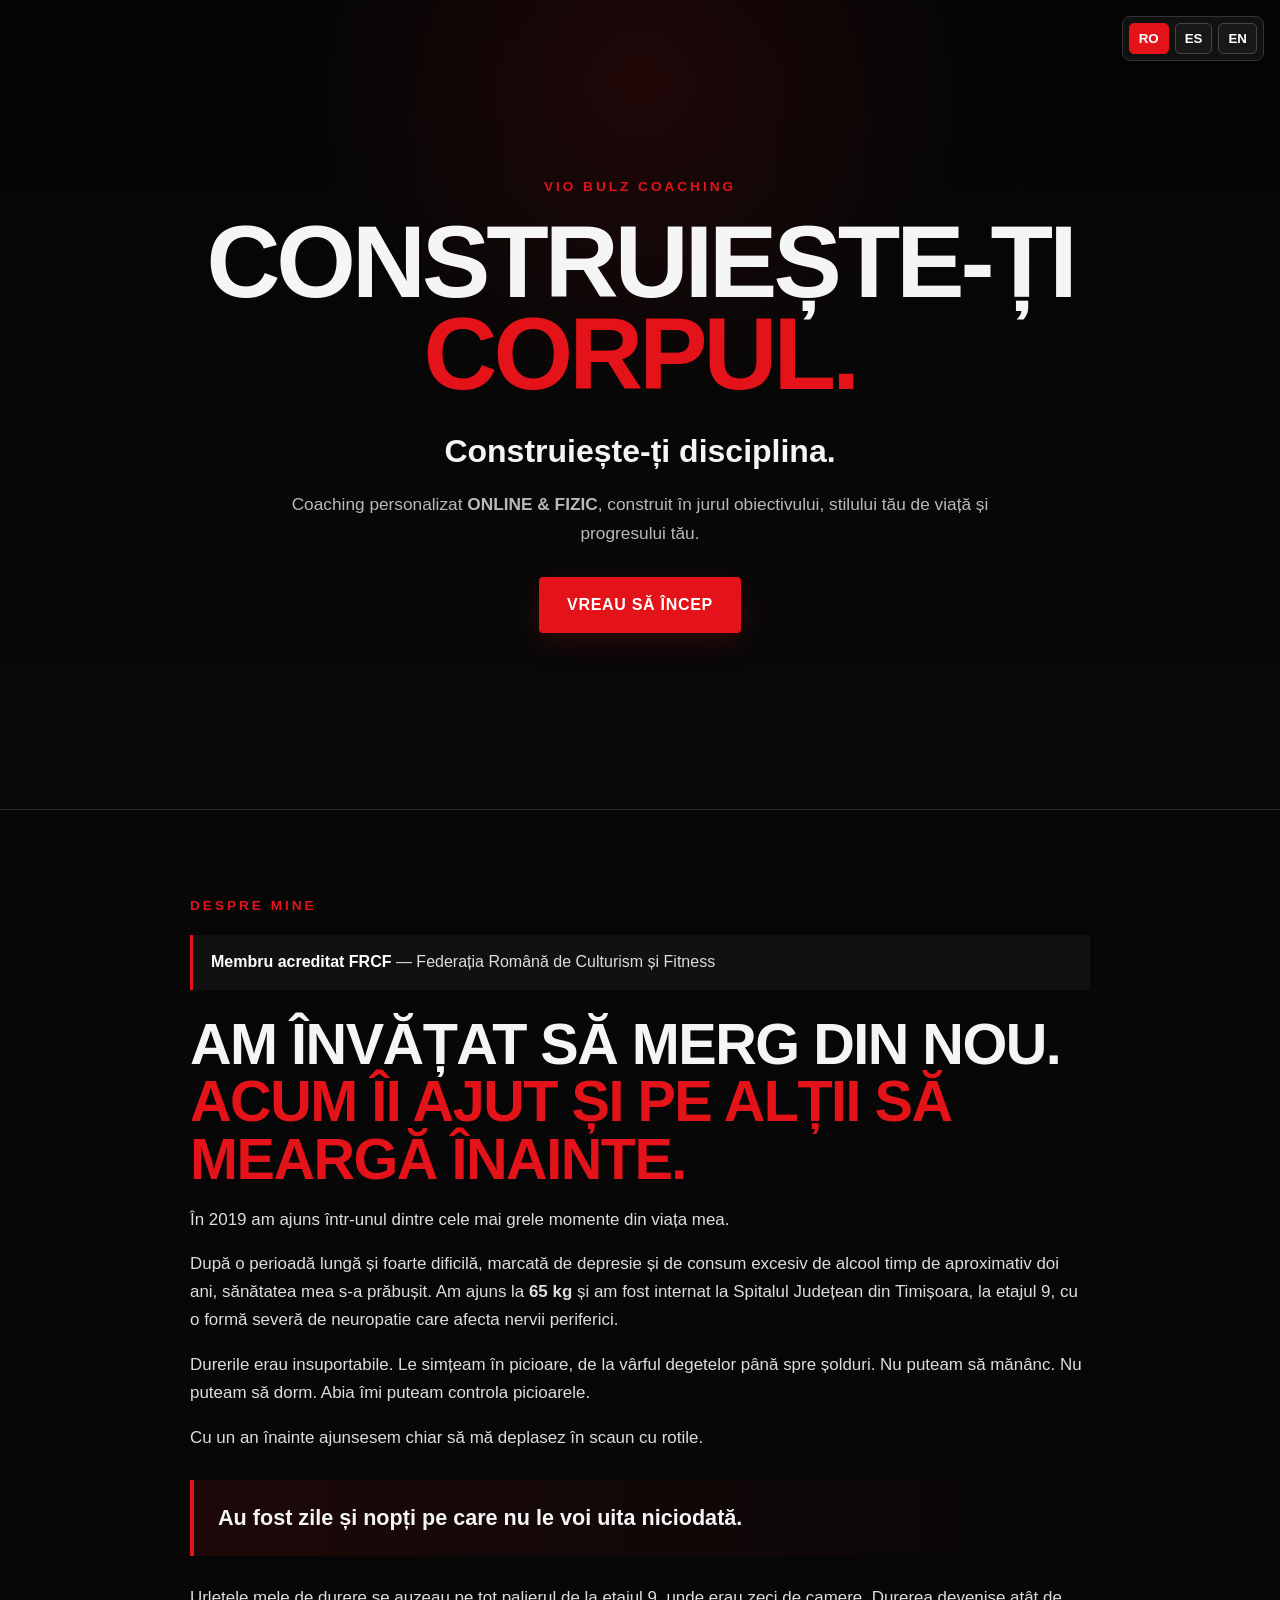
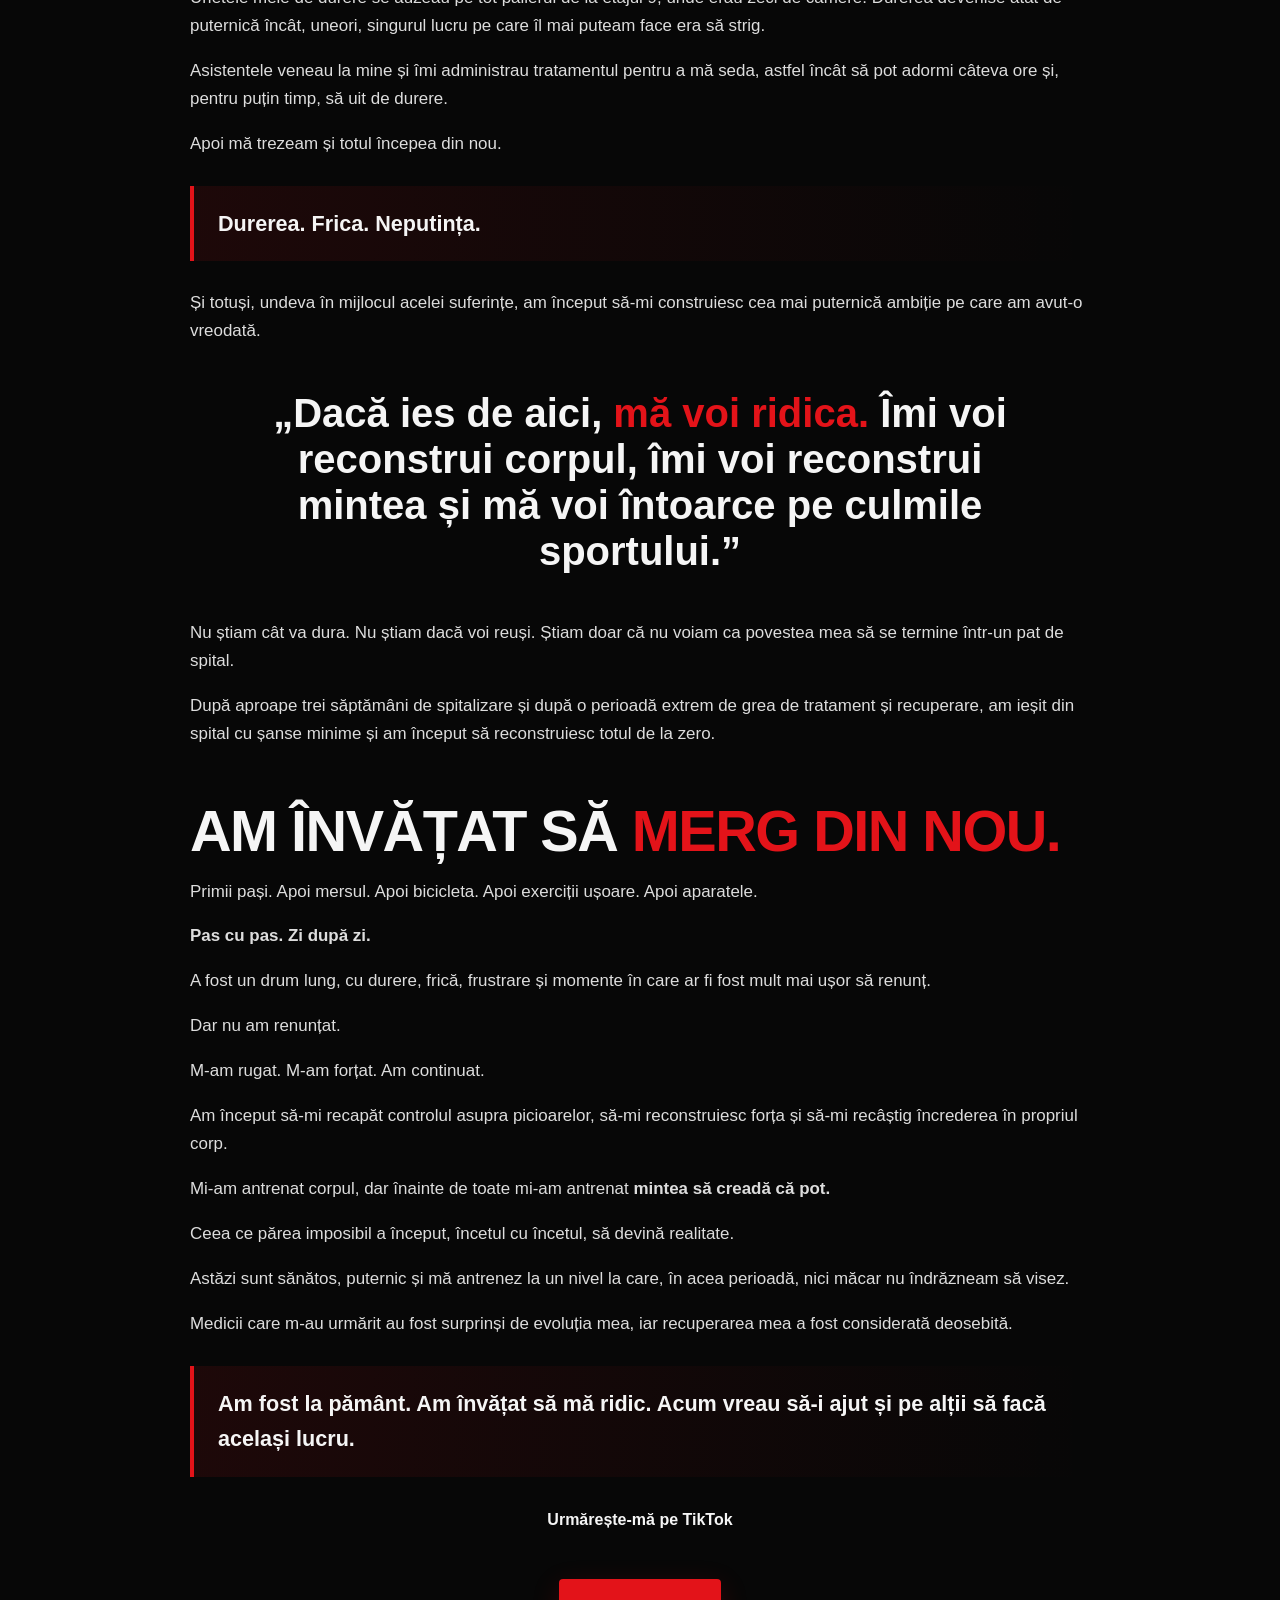
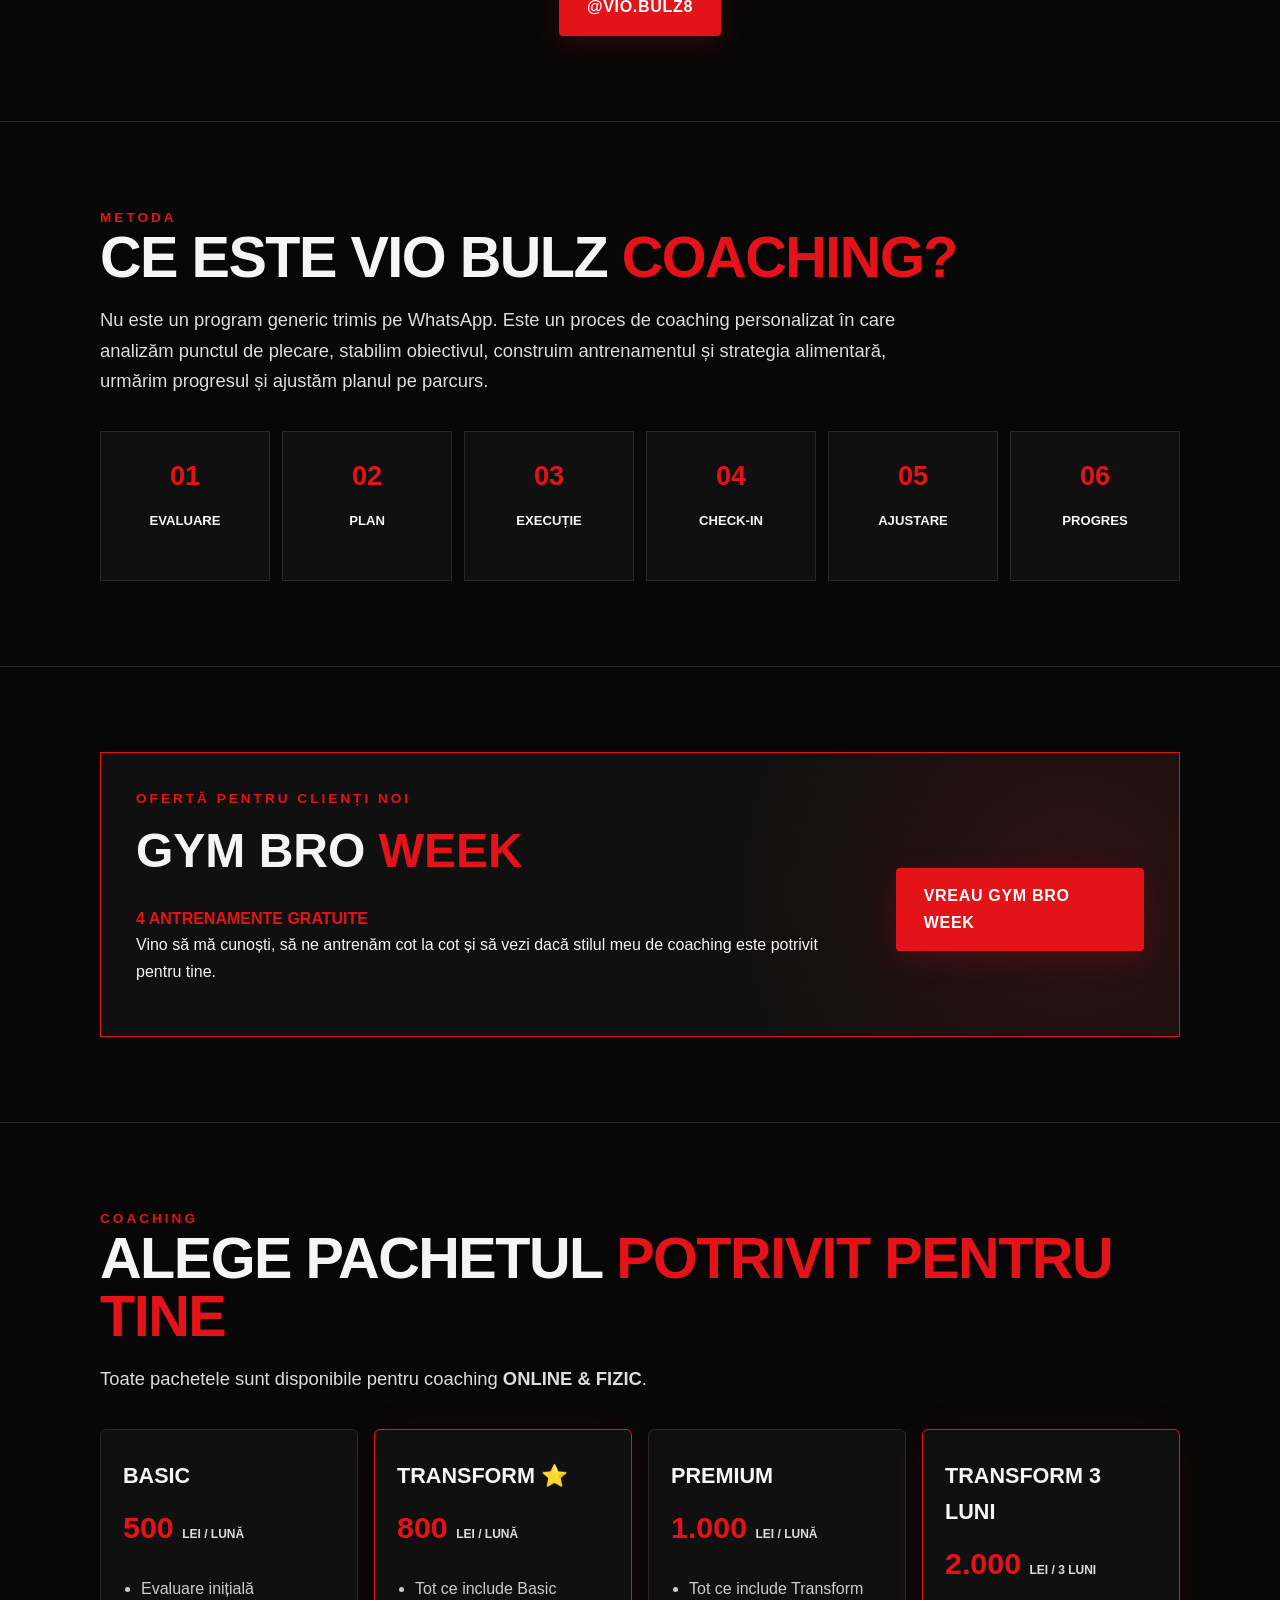
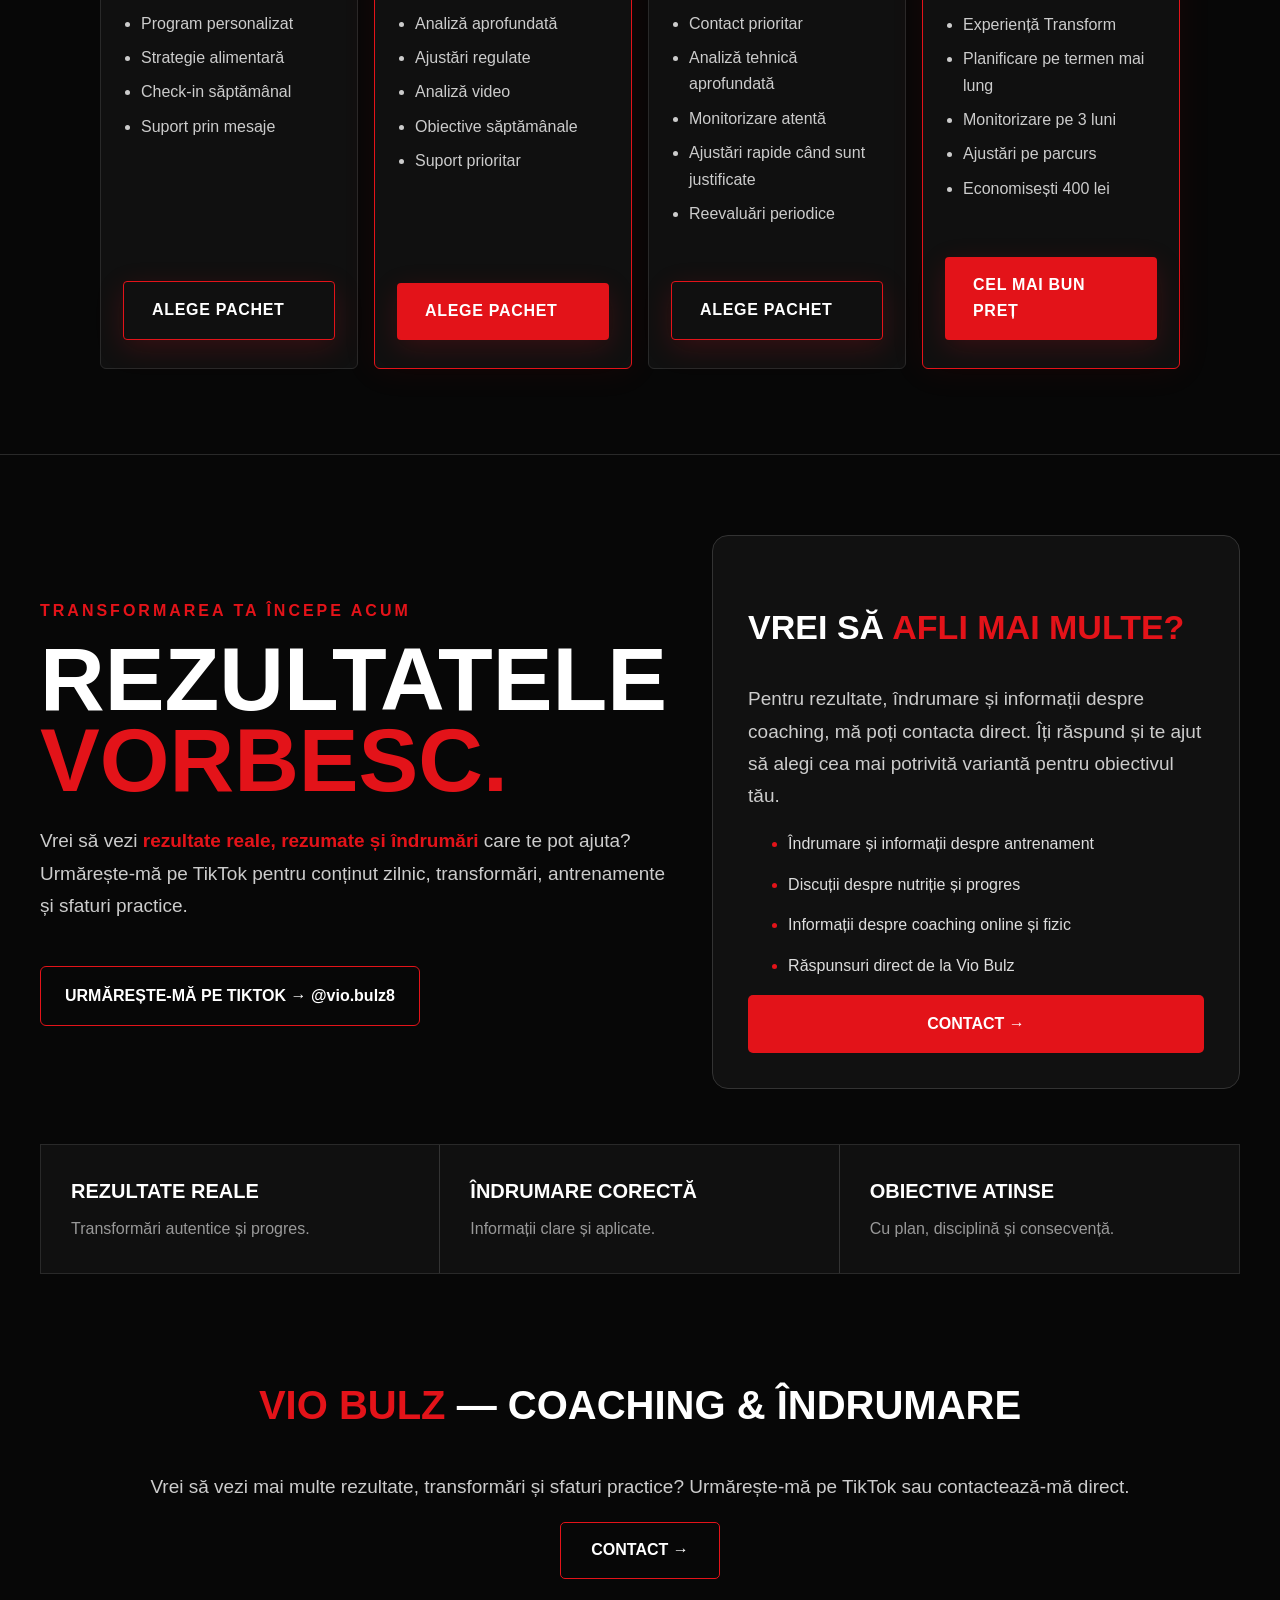
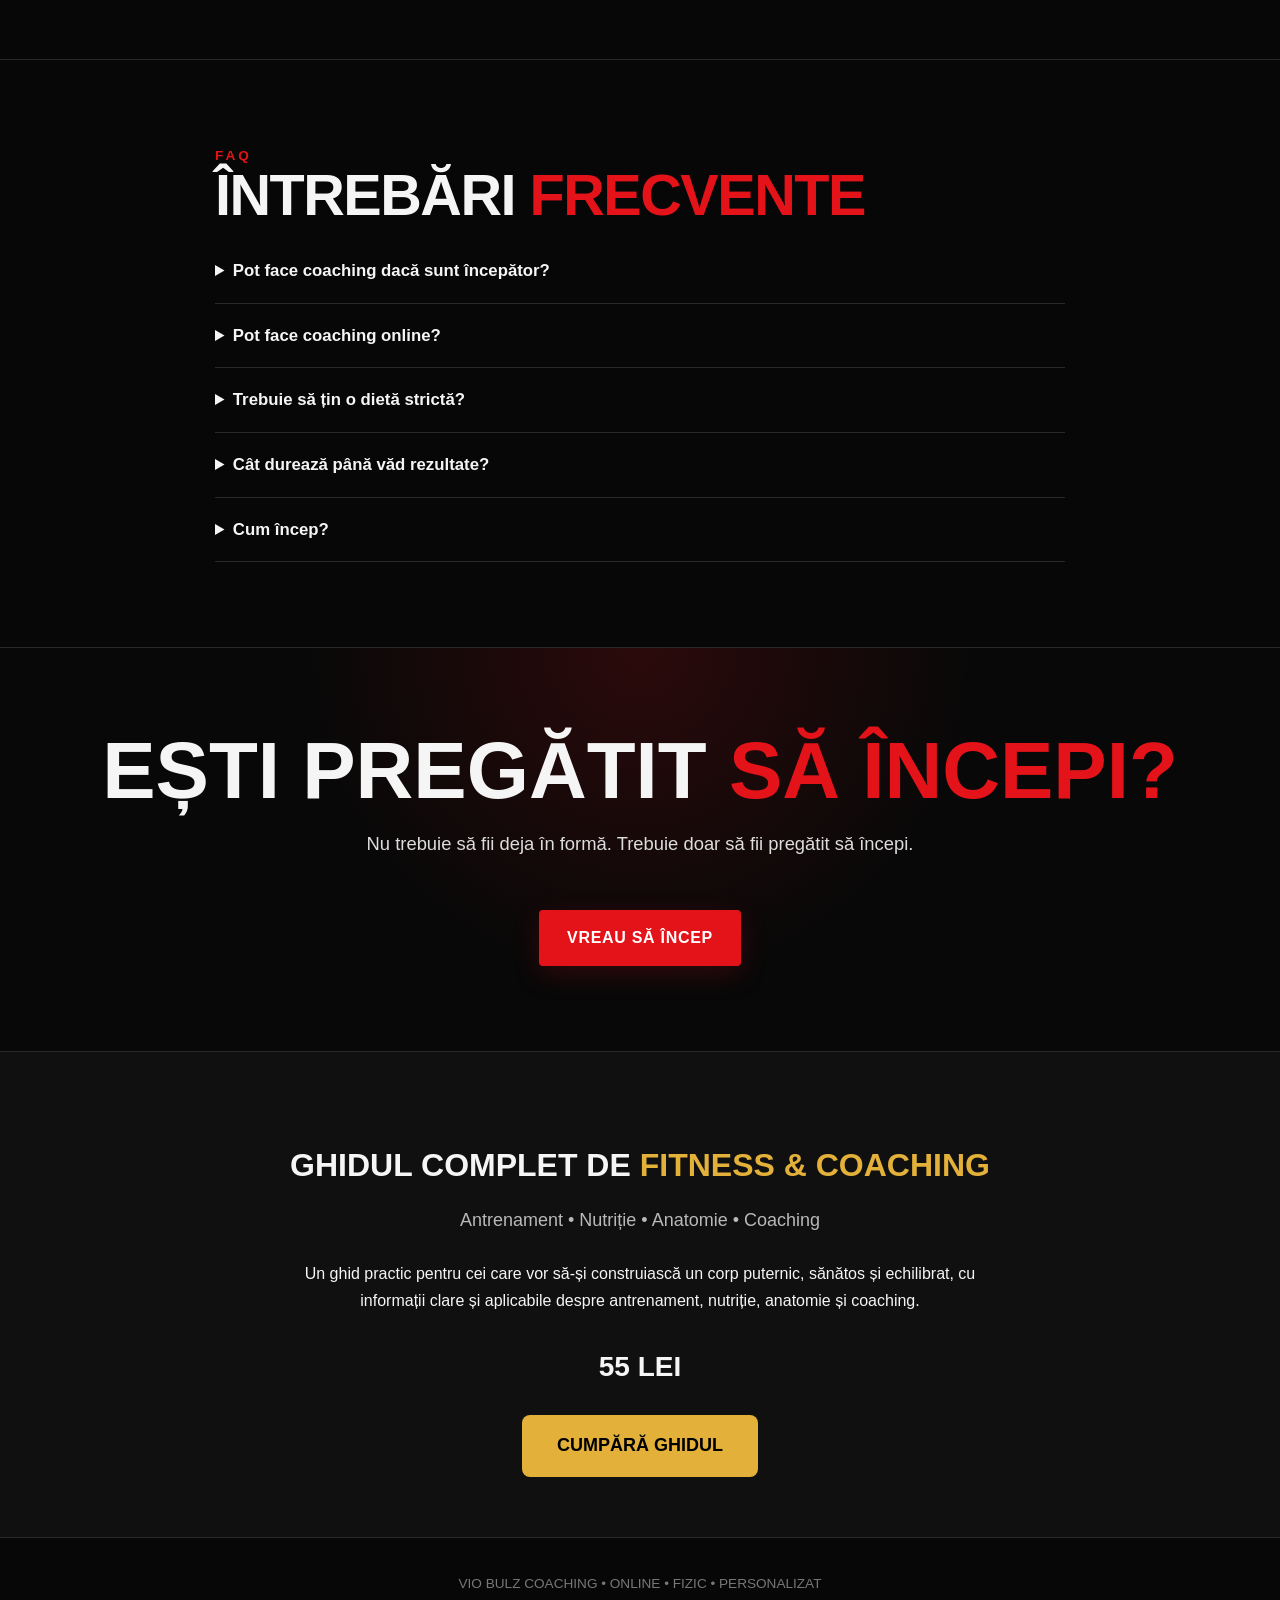
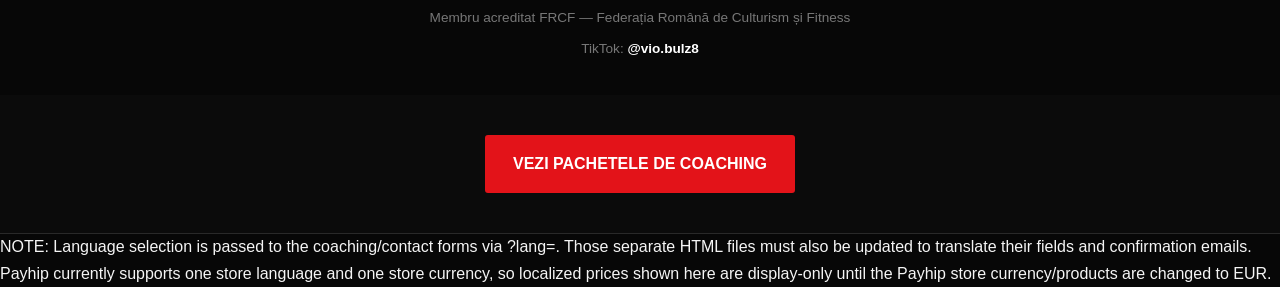
==== commit d466434d: "Update index.html" ====
--- a/index.html
+++ b/index.html
@@ -285,18 +285,18 @@
 <!-- GHIDUL COMPLET DE FITNESS & COACHING -->
 <section style="text-align:center;padding:60px 20px;background:#101010;">
 <div style="max-width:900px;margin:auto;">
-<h2 style="font-size:32px;margin-bottom:15px;">
-      GHIDUL COMPLET DE <span style="color:#e3b139;">FITNESS &amp; COACHING</span>
+<h2 id="guide-title" style="font-size:32px;margin-bottom:15px;">
+      GHIDUL COMPLET DE <span id="guide-title-accent" style="color:#e3b139;">FITNESS &amp; COACHING</span>
 </h2>
-<p style="font-size:18px;max-width:700px;margin:0 auto 25px;color:#b9b9b9;">
+<p id="guide-subtitle" style="font-size:18px;max-width:700px;margin:0 auto 25px;color:#b9b9b9;">
       Antrenament • Nutriție • Anatomie • Coaching
     </p>
-<p style="max-width:700px;margin:0 auto 30px;">
+<p id="guide-description" style="max-width:700px;margin:0 auto 30px;">
       Un ghid practic pentru cei care vor să-și construiască un corp puternic,
       sănătos și echilibrat, cu informații clare și aplicabile despre antrenament,
       nutriție, anatomie și coaching.
     </p>
-<div style="font-size:28px;font-weight:bold;margin-bottom:25px;">
+<div id="guide-price" style="font-size:28px;font-weight:bold;margin-bottom:25px;">
       55 LEI
     </div>
 <a href="https://payhip.com/b/8DgmA" rel="noopener" style="display:inline-block;background:#e3b139;color:#000;
@@ -324,81 +324,93 @@
 </section>
 <script>
 (function(){
-  const translations = {"es":{"Vio Bulz Coaching":"Vio Bulz Coaching","CONSTRUIEȘTE-ȚI":"CONSTRUYE TU","CORPUL.":"CUERPO.","Construiește-ți disciplina.":"Construye tu disciplina.","Coaching personalizat":"Coaching personalizado","ONLINE & FIZIC":"ONLINE Y PRESENCIAL",", construit în jurul obiectivului, stilului tău de viață și progresului tău.":", construido en torno a tu objetivo, tu estilo de vida y tu progreso.","Vreau să încep":"Quiero empezar","Despre mine":"Sobre mí","Membru acreditat FRCF":"Miembro acreditado por la FRCF","— Federația Română de Culturism și Fitness":"— Federación Rumana de Culturismo y Fitness","Am învățat să merg din nou.":"Aprendí a caminar de nuevo.","Acum îi ajut și pe alții să meargă înainte.":"Ahora ayudo a otros a seguir adelante.","În 2019 am ajuns într-unul dintre cele mai grele momente din viața mea.":"En 2019 llegué a uno de los momentos más difíciles de mi vida.","După o perioadă lungă și foarte dificilă, marcată de depresie și de consum excesiv de alcool timp de aproximativ doi ani, sănătatea mea s-a prăbușit. Am ajuns la":"Después de un período largo y muy difícil, marcado por la depresión y el consumo excesivo de alcohol durante aproximadamente dos años, mi salud se deterioró por completo. Llegué a","65 kg":"65 kg","și am fost internat la Spitalul Județean din Timișoara, la etajul 9, cu o formă severă de neuropatie care afecta nervii periferici.":"y fui hospitalizado en el Hospital del Condado de Timișoara, en la novena planta, con una forma grave de neuropatía que afectaba a los nervios periféricos.","Durerile erau insuportabile. Le simțeam în picioare, de la vârful degetelor până spre șolduri. Nu puteam să mănânc. Nu puteam să dorm. Abia îmi puteam controla picioarele.":"El dolor era insoportable. Lo sentía en las piernas, desde las puntas de los dedos de los pies hasta las caderas. No podía comer. No podía dormir. Apenas podía controlar las piernas.","Cu un an înainte ajunsesem chiar să mă deplasez în scaun cu rotile.":"Un año antes incluso había necesitado una silla de ruedas.","Au fost zile și nopți pe care nu le voi uita niciodată.":"Hubo días y noches que nunca olvidaré.","Urletele mele de durere se auzeau pe tot palierul de la etajul 9, unde erau zeci de camere. Durerea devenise atât de puternică încât, uneori, singurul lucru pe care îl mai puteam face era să strig.":"Mis gritos de dolor se oían por todo el pasillo de la novena planta, donde había decenas de habitaciones. El dolor se había vuelto tan intenso que, a veces, lo único que podía hacer era gritar.","Asistentele veneau la mine și îmi administrau tratamentul pentru a mă seda, astfel încât să pot adormi câteva ore și, pentru puțin timp, să uit de durere.":"Las enfermeras venían a verme y me administraban el tratamiento para sedarme, de modo que pudiera dormir unas horas y, durante un tiempo, olvidar el dolor.","Apoi mă trezeam și totul începea din nou.":"Después me despertaba y todo empezaba de nuevo.","Durerea. Frica. Neputința.":"El dolor. El miedo. La impotencia.","Și totuși, undeva în mijlocul acelei suferințe, am început să-mi construiesc cea mai puternică ambiție pe care am avut-o vreodată.":"Y, sin embargo, en medio de aquel sufrimiento, empecé a construir la ambición más fuerte que había tenido jamás.","„Dacă ies de aici,":"«Si salgo de aquí,","mă voi ridica.":"me levantaré.","Îmi voi reconstrui corpul, îmi voi reconstrui mintea și mă voi întoarce pe culmile sportului.”":"reconstruiré mi cuerpo, reconstruiré mi mente y volveré a la cima del deporte.»","Nu știam cât va dura. Nu știam dacă voi reuși. Știam doar că nu voiam ca povestea mea să se termine într-un pat de spital.":"No sabía cuánto duraría. No sabía si lo conseguiría. Solo sabía que no quería que mi historia terminara en una cama de hospital.","După aproape trei săptămâni de spitalizare și după o perioadă extrem de grea de tratament și recuperare, am ieșit din spital cu șanse minime și am început să reconstruiesc totul de la zero.":"Después de casi tres semanas de hospitalización y de un período extremadamente difícil de tratamiento y recuperación, salí del hospital con pocas probabilidades y empecé a reconstruirlo todo desde cero.","Am învățat să":"Aprendí a","merg din nou.":"caminar de nuevo.","Primii pași. Apoi mersul. Apoi bicicleta. Apoi exerciții ușoare. Apoi aparatele.":"Los primeros pasos. Después caminar. Después la bicicleta. Después ejercicios ligeros. Después las máquinas.","Pas cu pas. Zi după zi.":"Paso a paso. Día tras día.","A fost un drum lung, cu durere, frică, frustrare și momente în care ar fi fost mult mai ușor să renunț.":"Fue un camino largo, con dolor, miedo, frustración y momentos en los que habría sido mucho más fácil rendirme.","Dar nu am renunțat.":"Pero no me rendí.","M-am rugat. M-am forțat. Am continuat.":"Recé. Me esforcé. Seguí adelante.","Am început să-mi recapăt controlul asupra picioarelor, să-mi reconstruiesc forța și să-mi recâștig încrederea în propriul corp.":"Empecé a recuperar el control de mis piernas, a reconstruir mi fuerza y a recuperar la confianza en mi propio cuerpo.","Mi-am antrenat corpul, dar înainte de toate mi-am antrenat":"Entrené mi cuerpo, pero antes que nada entrené","mintea să creadă că pot.":"mi mente para creer que podía.","Ceea ce părea imposibil a început, încetul cu încetul, să devină realitate.":"Lo que parecía imposible empezó, poco a poco, a hacerse realidad.","Astăzi sunt sănătos, puternic și mă antrenez la un nivel la care, în acea perioadă, nici măcar nu îndrăzneam să visez.":"Hoy estoy sano, fuerte y entreno a un nivel que, en aquella época, ni siquiera me atrevía a soñar.","Medicii care m-au urmărit au fost surprinși de evoluția mea, iar recuperarea mea a fost considerată deosebită.":"Los médicos que siguieron mi evolución quedaron sorprendidos por mi progreso y mi recuperación fue considerada excepcional.","Am fost la pământ. Am învățat să mă ridic. Acum vreau să-i ajut și pe alții să facă același lucru.":"Estuve en el suelo. Aprendí a levantarme. Ahora quiero ayudar a otros a hacer lo mismo.","Urmărește-mă pe TikTok":"Sígueme en TikTok","@vio.bulz8":"@vio.bulz8","Metoda":"Método","Ce este Vio Bulz":"¿Qué es Vio Bulz","Coaching?":"Coaching?","Nu este un program generic trimis pe WhatsApp. Este un proces de coaching personalizat în care analizăm punctul de plecare, stabilim obiectivul, construim antrenamentul și strategia alimentară, urmărim progresul și ajustăm planul pe parcurs.":"No es un programa genérico enviado por WhatsApp. Es un proceso de coaching personalizado en el que analizamos tu punto de partida, establecemos el objetivo, construimos el entrenamiento y la estrategia nutricional, seguimos el progreso y ajustamos el plan durante el proceso.","01":"01","Evaluare":"Evaluación","02":"02","Plan":"Plan","03":"03","Execuție":"Ejecución","04":"04","Check-in":"Check-in","05":"05","Ajustare":"Ajuste","06":"06","Progres":"Progreso","Ofertă pentru clienți noi":"Oferta para nuevos clientes","GYM BRO":"GYM BRO","WEEK":"SEMANA","4 ANTRENAMENTE GRATUITE":"4 ENTRENAMIENTOS GRATIS","Vino să mă cunoști, să ne antrenăm cot la cot și să vezi dacă stilul meu de coaching este potrivit pentru tine.":"Ven a conocerme, entrenemos juntos y comprueba si mi estilo de coaching es adecuado para ti.","Vreau Gym Bro Week":"Quiero Gym Bro Week","Coaching":"Coaching","Alege pachetul":"Elige el paquete","potrivit pentru tine":"adecuado para ti","Toate pachetele sunt disponibile pentru coaching":"Todos los paquetes están disponibles para coaching",".":".","Basic":"Basic","500":"500","LEI / LUNĂ":"€ / MES","Evaluare inițială":"Evaluación inicial","Program personalizat":"Programa personalizado","Strategie alimentară":"Estrategia nutricional","Check-in săptămânal":"Check-in semanal","Suport prin mesaje":"Soporte por mensajes","Alege pachet":"Elegir paquete","Transform ⭐":"Transform ⭐","800":"800","Tot ce include Basic":"Todo lo incluido en Basic","Analiză aprofundată":"Análisis en profundidad","Ajustări regulate":"Ajustes periódicos","Analiză video":"Análisis de vídeo","Obiective săptămânale":"Objetivos semanales","Suport prioritar":"Soporte prioritario","Premium":"Premium","1.000":"1.000","Tot ce include Transform":"Todo lo incluido en Transform","Contact prioritar":"Contacto prioritario","Analiză tehnică aprofundată":"Análisis técnico en profundidad","Monitorizare atentă":"Seguimiento cercano","Ajustări rapide când sunt justificate":"Ajustes rápidos cuando están justificados","Reevaluări periodice":"Reevaluaciones periódicas","Transform 3 luni":"Transform 3 meses","2.000":"2.000","LEI / 3 LUNI":"€ / 3 MESES","Experiență Transform":"Experiencia Transform","Planificare pe termen mai lung":"Planificación a más largo plazo","Monitorizare pe 3 luni":"Seguimiento durante 3 meses","Ajustări pe parcurs":"Ajustes durante el proceso","Economisești 400 lei":"Ahorras 400 lei","Cel mai bun preț":"Mejor precio","Transformarea ta începe acum":"Tu transformación empieza ahora","REZULTATELE":"LOS RESULTADOS","VORBESC.":"HABLAN.","Vrei să vezi":"¿Quieres ver","rezultate reale, rezumate și îndrumări":"resultados reales, resúmenes y orientación","care te pot ajuta? Urmărește-mă pe TikTok pentru conținut zilnic, transformări, antrenamente și sfaturi practice.":"que pueden ayudarte? Sígueme en TikTok para contenido diario, transformaciones, entrenamientos y consejos prácticos.","URMĂREȘTE-MĂ PE TIKTOK → @vio.bulz8":"SÍGUEME EN TIKTOK → @vio.bulz8","VREI SĂ":"¿QUIERES","AFLI MAI MULTE?":"SABER MÁS?","Pentru rezultate, îndrumare și informații despre coaching, mă poți contacta direct. Îți răspund și te ajut să alegi cea mai potrivită variantă pentru obiectivul tău.":"Para obtener resultados, orientación e información sobre coaching, puedes contactarme directamente. Te responderé y te ayudaré a elegir la opción más adecuada para tu objetivo.","Îndrumare și informații despre antrenament":"Orientación e información sobre entrenamiento","Discuții despre nutriție și progres":"Conversaciones sobre nutrición y progreso","Informații despre coaching online și fizic":"Información sobre coaching online y presencial","Răspunsuri direct de la Vio Bulz":"Respuestas directamente de Vio Bulz","CONTACT →":"CONTACTO →","REZULTATE REALE":"RESULTADOS REALES","Transformări autentice și progres.":"Transformaciones auténticas y progreso.","ÎNDRUMARE CORECTĂ":"ORIENTACIÓN CORRECTA","Informații clare și aplicate.":"Información clara y práctica.","OBIECTIVE ATINSE":"OBJETIVOS ALCANZADOS","Cu plan, disciplină și consecvență.":"Con planificación, disciplina y constancia.","VIO BULZ":"VIO BULZ","— COACHING & ÎNDRUMARE":"— COACHING Y ORIENTACIÓN","Vrei să vezi mai multe rezultate, transformări și sfaturi practice? Urmărește-mă pe TikTok sau contactează-mă direct.":"¿Quieres ver más resultados, transformaciones y consejos prácticos? Sígueme en TikTok o contáctame directamente.","FAQ":"FAQ","Întrebări":"Preguntas","frecvente":"frecuentes","Pot face coaching dacă sunt începător?":"¿Puedo hacer coaching si soy principiante?","Da. Planul se construiește în funcție de nivelul de pornire și obiectivul tău.":"Sí. El plan se adapta a tu nivel inicial y a tu objetivo.","Pot face coaching online?":"¿Puedo hacer coaching online?","Da. Coaching-ul este disponibil atât online, cât și fizic.":"Sí. El coaching está disponible online y presencialmente.","Trebuie să țin o dietă strictă?":"¿Tengo que seguir una dieta estricta?","Strategia alimentară este adaptată obiectivului și stilului tău de viață.":"La estrategia nutricional se adapta a tu objetivo y a tu estilo de vida.","Cât durează până văd rezultate?":"¿Cuánto tardaré en ver resultados?","Depinde de punctul de plecare, obiectiv și consecvență. Nu există o durată universală.":"Depende del punto de partida, del objetivo y de la constancia. No existe una duración universal.","Cum încep?":"¿Cómo empiezo?","Completezi evaluarea, discutăm obiectivul și alegem împreună varianta de coaching potrivită.":"Completas la evaluación, hablamos de tu objetivo y elegimos juntos la opción de coaching adecuada.","EȘTI PREGĂTIT":"¿ESTÁS PREPARADO","SĂ ÎNCEPI?":"PARA EMPEZAR?","Nu trebuie să fii deja în formă. Trebuie doar să fii pregătit să începi.":"No necesitas estar ya en forma. Solo necesitas estar preparado para empezar.","GHIDUL COMPLET DE FITNESS & COACHING":"GUÍA COMPLETA DE FITNESS Y COACHING","GHIDUL COMPLET DE":"GUÍA COMPLETA DE","FITNESS & COACHING":"FITNESS Y COACHING","Antrenament • Nutriție • Anatomie • Coaching":"Entrenamiento • Nutrición • Anatomía • Coaching","Un ghid practic pentru cei care vor să-și construiască un corp puternic, sănătos și echilibrat, cu informații clare și aplicabile despre antrenament, nutriție, anatomie și coaching.":"Una guía práctica para quienes quieren construir un cuerpo fuerte, saludable y equilibrado, con información clara y aplicable sobre entrenamiento, nutrición, anatomía y coaching.","55 LEI":"55 €","CUMPĂRĂ GHIDUL":"COMPRAR LA GUÍA","VIO BULZ COACHING • ONLINE • FIZIC • PERSONALIZAT":"VIO BULZ COACHING • ONLINE • PRESENCIAL • PERSONALIZADO","Membru acreditat FRCF — Federația Română de Culturism și Fitness":"Miembro acreditado por la FRCF — Federación Rumana de Culturismo y Fitness","TikTok:":"TikTok:","VIO BULZ COACHING - PACHETE":"VIO BULZ COACHING - PAQUETES","VEZI PACHETELE DE COACHING":"VER PAQUETES DE COACHING"},"en":{"Vio Bulz Coaching":"Vio Bulz Coaching","CONSTRUIEȘTE-ȚI":"BUILD YOUR","CORPUL.":"BODY.","Construiește-ți disciplina.":"Build your discipline.","Coaching personalizat":"Personalized coaching","ONLINE & FIZIC":"ONLINE & IN-PERSON",", construit în jurul obiectivului, stilului tău de viață și progresului tău.":", built around your goals, lifestyle and progress.","Vreau să încep":"I want to start","Despre mine":"About me","Membru acreditat FRCF":"FRCF accredited member","— Federația Română de Culturism și Fitness":"— Romanian Bodybuilding and Fitness Federation","Am învățat să merg din nou.":"I learned to walk again.","Acum îi ajut și pe alții să meargă înainte.":"Now I help others move forward.","În 2019 am ajuns într-unul dintre cele mai grele momente din viața mea.":"In 2019, I reached one of the hardest moments of my life.","După o perioadă lungă și foarte dificilă, marcată de depresie și de consum excesiv de alcool timp de aproximativ doi ani, sănătatea mea s-a prăbușit. Am ajuns la":"After a long and very difficult period marked by depression and excessive alcohol use for about two years, my health collapsed. I reached","65 kg":"65 kg","și am fost internat la Spitalul Județean din Timișoara, la etajul 9, cu o formă severă de neuropatie care afecta nervii periferici.":"and was hospitalized at the County Hospital in Timișoara, on the 9th floor, with a severe form of neuropathy affecting my peripheral nerves.","Durerile erau insuportabile. Le simțeam în picioare, de la vârful degetelor până spre șolduri. Nu puteam să mănânc. Nu puteam să dorm. Abia îmi puteam controla picioarele.":"The pain was unbearable. I felt it in my legs, from my toes up toward my hips. I could not eat. I could not sleep. I could barely control my legs.","Cu un an înainte ajunsesem chiar să mă deplasez în scaun cu rotile.":"A year earlier, I had even needed a wheelchair.","Au fost zile și nopți pe care nu le voi uita niciodată.":"There were days and nights I will never forget.","Urletele mele de durere se auzeau pe tot palierul de la etajul 9, unde erau zeci de camere. Durerea devenise atât de puternică încât, uneori, singurul lucru pe care îl mai puteam face era să strig.":"My cries of pain could be heard throughout the 9th-floor corridor, where there were dozens of rooms. The pain became so intense that sometimes the only thing I could do was scream.","Asistentele veneau la mine și îmi administrau tratamentul pentru a mă seda, astfel încât să pot adormi câteva ore și, pentru puțin timp, să uit de durere.":"The nurses came to me and administered treatment to sedate me, so I could sleep for a few hours and, for a short time, forget the pain.","Apoi mă trezeam și totul începea din nou.":"Then I woke up and everything started again.","Durerea. Frica. Neputința.":"The pain. The fear. The helplessness.","Și totuși, undeva în mijlocul acelei suferințe, am început să-mi construiesc cea mai puternică ambiție pe care am avut-o vreodată.":"And yet, somewhere in the middle of that suffering, I began building the strongest ambition I had ever had.","„Dacă ies de aici,":"“If I get out of here,","mă voi ridica.":"I will rise.","Îmi voi reconstrui corpul, îmi voi reconstrui mintea și mă voi întoarce pe culmile sportului.”":"I will rebuild my body, rebuild my mind and return to the top of the sport.”","Nu știam cât va dura. Nu știam dacă voi reuși. Știam doar că nu voiam ca povestea mea să se termine într-un pat de spital.":"I did not know how long it would take. I did not know if I would succeed. I only knew I did not want my story to end in a hospital bed.","După aproape trei săptămâni de spitalizare și după o perioadă extrem de grea de tratament și recuperare, am ieșit din spital cu șanse minime și am început să reconstruiesc totul de la zero.":"After almost three weeks in the hospital and an extremely difficult period of treatment and recovery, I left the hospital with very little hope and began rebuilding everything from zero.","Am învățat să":"I learned to","merg din nou.":"walk again.","Primii pași. Apoi mersul. Apoi bicicleta. Apoi exerciții ușoare. Apoi aparatele.":"The first steps. Then walking. Then cycling. Then light exercises. Then machines.","Pas cu pas. Zi după zi.":"Step by step. Day after day.","A fost un drum lung, cu durere, frică, frustrare și momente în care ar fi fost mult mai ușor să renunț.":"It was a long road, with pain, fear, frustration and moments when it would have been much easier to give up.","Dar nu am renunțat.":"But I did not give up.","M-am rugat. M-am forțat. Am continuat.":"I prayed. I pushed myself. I kept going.","Am început să-mi recapăt controlul asupra picioarelor, să-mi reconstruiesc forța și să-mi recâștig încrederea în propriul corp.":"I began to regain control of my legs, rebuild my strength and regain confidence in my own body.","Mi-am antrenat corpul, dar înainte de toate mi-am antrenat":"I trained my body, but above all I trained","mintea să creadă că pot.":"my mind to believe I could.","Ceea ce părea imposibil a început, încetul cu încetul, să devină realitate.":"What seemed impossible slowly began to become reality.","Astăzi sunt sănătos, puternic și mă antrenez la un nivel la care, în acea perioadă, nici măcar nu îndrăzneam să visez.":"Today I am healthy, strong and training at a level I did not even dare to dream about back then.","Medicii care m-au urmărit au fost surprinși de evoluția mea, iar recuperarea mea a fost considerată deosebită.":"The doctors who followed my progress were surprised by my development, and my recovery was considered exceptional.","Am fost la pământ. Am învățat să mă ridic. Acum vreau să-i ajut și pe alții să facă același lucru.":"I was at rock bottom. I learned how to rise. Now I want to help others do the same.","Urmărește-mă pe TikTok":"Follow me on TikTok","@vio.bulz8":"@vio.bulz8","Metoda":"Method","Ce este Vio Bulz":"What is Vio Bulz","Coaching?":"Coaching?","Nu este un program generic trimis pe WhatsApp. Este un proces de coaching personalizat în care analizăm punctul de plecare, stabilim obiectivul, construim antrenamentul și strategia alimentară, urmărim progresul și ajustăm planul pe parcurs.":"This is not a generic program sent over WhatsApp. It is a personalized coaching process where we assess your starting point, set the goal, build the training and nutrition strategy, track progress and adjust the plan along the way.","01":"01","Evaluare":"Assessment","02":"02","Plan":"Plan","03":"03","Execuție":"Execution","04":"04","Check-in":"Check-in","05":"05","Ajustare":"Adjustment","06":"06","Progres":"Progress","Ofertă pentru clienți noi":"New client offer","GYM BRO":"GYM BRO","WEEK":"WEEK","4 ANTRENAMENTE GRATUITE":"4 FREE WORKOUTS","Vino să mă cunoști, să ne antrenăm cot la cot și să vezi dacă stilul meu de coaching este potrivit pentru tine.":"Come meet me, train side by side with me, and see whether my coaching style is right for you.","Vreau Gym Bro Week":"I want Gym Bro Week","Coaching":"Coaching","Alege pachetul":"Choose the package","potrivit pentru tine":"that fits you","Toate pachetele sunt disponibile pentru coaching":"All packages are available for coaching",".":".","Basic":"Basic","500":"500","LEI / LUNĂ":"€ / MONTH","Evaluare inițială":"Initial assessment","Program personalizat":"Personalized program","Strategie alimentară":"Nutrition strategy","Check-in săptămânal":"Weekly check-in","Suport prin mesaje":"Message support","Alege pachet":"Choose package","Transform ⭐":"Transform ⭐","800":"800","Tot ce include Basic":"Everything in Basic","Analiză aprofundată":"In-depth analysis","Ajustări regulate":"Regular adjustments","Analiză video":"Video analysis","Obiective săptămânale":"Weekly goals","Suport prioritar":"Priority support","Premium":"Premium","1.000":"1,000","Tot ce include Transform":"Everything in Transform","Contact prioritar":"Priority contact","Analiză tehnică aprofundată":"In-depth technique analysis","Monitorizare atentă":"Close monitoring","Ajustări rapide când sunt justificate":"Fast adjustments when justified","Reevaluări periodice":"Periodic reassessments","Transform 3 luni":"Transform 3 months","2.000":"2,000","LEI / 3 LUNI":"€ / 3 MONTHS","Experiență Transform":"Transform experience","Planificare pe termen mai lung":"Longer-term planning","Monitorizare pe 3 luni":"3-month monitoring","Ajustări pe parcurs":"Adjustments along the way","Economisești 400 lei":"Save 400 lei","Cel mai bun preț":"Best value","Transformarea ta începe acum":"Your transformation starts now","REZULTATELE":"RESULTS","VORBESC.":"SPEAK.","Vrei să vezi":"Want to see","rezultate reale, rezumate și îndrumări":"real results, summaries and guidance","care te pot ajuta? Urmărește-mă pe TikTok pentru conținut zilnic, transformări, antrenamente și sfaturi practice.":"that can help you? Follow me on TikTok for daily content, transformations, workouts and practical tips.","URMĂREȘTE-MĂ PE TIKTOK → @vio.bulz8":"FOLLOW ME ON TIKTOK → @vio.bulz8","VREI SĂ":"DO YOU WANT TO","AFLI MAI MULTE?":"LEARN MORE?","Pentru rezultate, îndrumare și informații despre coaching, mă poți contacta direct. Îți răspund și te ajut să alegi cea mai potrivită variantă pentru obiectivul tău.":"For results, guidance and information about coaching, you can contact me directly. I will answer and help you choose the option that best fits your goal.","Îndrumare și informații despre antrenament":"Training guidance and information","Discuții despre nutriție și progres":"Nutrition and progress discussions","Informații despre coaching online și fizic":"Online and in-person coaching information","Răspunsuri direct de la Vio Bulz":"Answers directly from Vio Bulz","CONTACT →":"CONTACT →","REZULTATE REALE":"REAL RESULTS","Transformări autentice și progres.":"Authentic transformations and progress.","ÎNDRUMARE CORECTĂ":"PROPER GUIDANCE","Informații clare și aplicate.":"Clear, practical information.","OBIECTIVE ATINSE":"GOALS ACHIEVED","Cu plan, disciplină și consecvență.":"With planning, discipline and consistency.","VIO BULZ":"VIO BULZ","— COACHING & ÎNDRUMARE":"— COACHING & GUIDANCE","Vrei să vezi mai multe rezultate, transformări și sfaturi practice? Urmărește-mă pe TikTok sau contactează-mă direct.":"Want to see more results, transformations and practical tips? Follow me on TikTok or contact me directly.","FAQ":"FAQ","Întrebări":"Frequently","frecvente":"Asked Questions","Pot face coaching dacă sunt începător?":"Can I do coaching if I am a beginner?","Da. Planul se construiește în funcție de nivelul de pornire și obiectivul tău.":"Yes. The plan is built around your starting level and your goal.","Pot face coaching online?":"Can I do online coaching?","Da. Coaching-ul este disponibil atât online, cât și fizic.":"Yes. Coaching is available both online and in person.","Trebuie să țin o dietă strictă?":"Do I need to follow a strict diet?","Strategia alimentară este adaptată obiectivului și stilului tău de viață.":"The nutrition strategy is adapted to your goal and lifestyle.","Cât durează până văd rezultate?":"How long until I see results?","Depinde de punctul de plecare, obiectiv și consecvență. Nu există o durată universală.":"It depends on your starting point, goal and consistency. There is no universal timeline.","Cum încep?":"How do I start?","Completezi evaluarea, discutăm obiectivul și alegem împreună varianta de coaching potrivită.":"You complete the assessment, we discuss your goal and choose the right coaching option together.","EȘTI PREGĂTIT":"ARE YOU READY","SĂ ÎNCEPI?":"TO START?","Nu trebuie să fii deja în formă. Trebuie doar să fii pregătit să începi.":"You do not need to be in shape already. You just need to be ready to start.","GHIDUL COMPLET DE FITNESS & COACHING":"THE COMPLETE FITNESS & COACHING GUIDE","GHIDUL COMPLET DE":"THE COMPLETE","FITNESS & COACHING":"FITNESS & COACHING","Antrenament • Nutriție • Anatomie • Coaching":"Training • Nutrition • Anatomy • Coaching","Un ghid practic pentru cei care vor să-și construiască un corp puternic, sănătos și echilibrat, cu informații clare și aplicabile despre antrenament, nutriție, anatomie și coaching.":"A practical guide for anyone who wants to build a strong, healthy and balanced body, with clear and applicable information about training, nutrition, anatomy and coaching.","55 LEI":"€55","CUMPĂRĂ GHIDUL":"BUY THE GUIDE","VIO BULZ COACHING • ONLINE • FIZIC • PERSONALIZAT":"VIO BULZ COACHING • ONLINE • IN-PERSON • PERSONALIZED","Membru acreditat FRCF — Federația Română de Culturism și Fitness":"FRCF accredited member — Romanian Bodybuilding and Fitness Federation","TikTok:":"TikTok:","VIO BULZ COACHING - PACHETE":"VIO BULZ COACHING - PACKAGES","VEZI PACHETELE DE COACHING":"VIEW COACHING PACKAGES"}};
-  const originalNodes = [];
-  const walker = document.createTreeWalker(document.body, NodeFilter.SHOW_TEXT, {
-    acceptNode(node){
-      if(!node.nodeValue.trim()) return NodeFilter.FILTER_REJECT;
-      const p=node.parentElement;
-      if(p && (p.closest('#lang-switcher') || p.tagName==='SCRIPT' || p.tagName==='STYLE')) return NodeFilter.FILTER_REJECT;
-      return NodeFilter.FILTER_ACCEPT;
+  const T = {'CONSTRUIEȘTE-ȚI': 'BUILD YOUR', 'CORPUL.': 'BODY.', 'Construiește-ți disciplina.': 'Build your discipline.', 'Coaching personalizat': 'Personalized coaching', 'construit în jurul obiectivului, stilului tău de viață și progresului tău.': 'built around your goals, lifestyle and progress.', 'Vreau să încep': 'I want to start', 'Despre mine': 'About me', 'Membru acreditat FRCF': 'FRCF accredited member', '— Federația Română de Culturism și Fitness': '— Romanian Bodybuilding and Fitness Federation', 'Am învățat să merg din nou.': 'I learned to walk again.', 'Acum îi ajut și pe alții să meargă înainte.': 'Now I help others move forward.', 'În 2019 am ajuns într-unul dintre cele mai grele momente din viața mea.': 'In 2019, I reached one of the hardest moments of my life.', '65 kg': '65 kg', 'Durerile erau insuportabile.': 'The pain was unbearable.', 'Cu un an înainte ajunsesem chiar să mă deplasez în scaun cu rotile.': 'A year earlier, I had even needed a wheelchair.', 'Au fost zile și nopți pe care nu le voi uita niciodată.': 'There were days and nights I will never forget.', 'Durerea. Frica. Neputința.': 'Pain. Fear. Helplessness.', 'Primii pași. Apoi mersul. Apoi bicicleta. Apoi exerciții ușoare. Apoi aparatele.': 'First steps. Then walking. Then cycling. Then light exercises. Then machines.', 'Pas cu pas. Zi după zi.': 'Step by step. Day by day.', 'Dar nu am renunțat.': 'But I did not give up.', 'M-am rugat. M-am forțat. Am continuat.': 'I prayed. I pushed myself. I kept going.', 'Urmărește-mă pe TikTok': 'Follow me on TikTok', 'Metoda': 'Method', 'Ce este Vio Bulz': 'What is Vio Bulz', 'Coaching?': 'Coaching?', 'Evaluare': 'Assessment', 'Plan': 'Plan', 'Execuție': 'Execution', 'Check-in': 'Check-in', 'Ajustare': 'Adjustment', 'Progres': 'Progress', 'Ofertă pentru clienți noi': 'New client offer', '4 ANTRENAMENTE GRATUITE': '4 FREE WORKOUTS', 'Vino să mă cunoști, să ne antrenăm cot la cot și să vezi dacă stilul meu de coaching este potrivit pentru tine.': 'Come meet me, train side by side with me, and see whether my coaching style is right for you.', 'Vreau Gym Bro Week': 'I want Gym Bro Week', 'Coaching': 'Coaching', 'Alege pachet': 'Choose package', 'Alege pachetul': 'Choose the package', 'potrivit pentru tine': 'that fits you', 'Toate pachetele sunt disponibile pentru coaching': 'All packages are available for', 'Basic': 'Basic', 'Evaluare inițială': 'Initial assessment', 'Program personalizat': 'Personalized program', 'Strategie alimentară': 'Nutrition strategy', 'Check-in săptămânal': 'Weekly check-in', 'Suport prin mesaje': 'Message support', 'Transform ⭐': 'Transform ⭐', 'Tot ce include Basic': 'Everything in Basic', 'Analiză aprofundată': 'In-depth analysis', 'Ajustări regulate': 'Regular adjustments', 'Analiză video': 'Video analysis', 'Obiective săptămânale': 'Weekly goals', 'Suport prioritar': 'Priority support', 'Premium': 'Premium', 'Tot ce include Transform': 'Everything in Transform', 'Contact prioritar': 'Priority contact', 'Analiză tehnică aprofundată': 'In-depth technique analysis', 'Monitorizare atentă': 'Close monitoring', 'Ajustări rapide când sunt justificate': 'Fast adjustments when justified', 'Reevaluări periodice': 'Periodic reassessments', 'Transform 3 luni': 'Transform 3 months', 'Experiență Transform': 'Transform experience', 'Planificare pe termen mai lung': 'Longer-term planning', 'Monitorizare pe 3 luni': '3-month monitoring', 'Ajustări pe parcurs': 'Adjustments along the way', 'Economisești 400 lei': 'Save 400 lei', 'Cel mai bun preț': 'Best value', 'Transformarea ta începe acum': 'Your transformation starts now', 'REZULTATELE': 'RESULTS', 'VORBESC.': 'SPEAK.', 'Vrei să vezi': 'Want to see', 'rezultate reale, rezumate și îndrumări': 'real results, summaries and guidance', 'care te pot ajuta? Urmărește-mă pe TikTok pentru conținut zilnic, transformări, antrenamente și sfaturi practice.': 'that can help you? Follow me on TikTok for daily content, transformations, workouts and practical tips.', 'URMĂREȘTE-MĂ PE TIKTOK → @vio.bulz8': 'FOLLOW ME ON TIKTOK → @vio.bulz8', 'VREI SĂ': 'WANT TO', 'AFLI MAI MULTE?': 'KNOW MORE?', 'Îndrumare și informații despre antrenament': 'Training guidance and information', 'Discuții despre nutriție și progres': 'Nutrition and progress discussions', 'Informații despre coaching online și fizic': 'Online and in-person coaching information', 'Răspunsuri direct de la Vio Bulz': 'Answers directly from Vio Bulz', 'CONTACT →': 'CONTACT →', 'REZULTATE REALE': 'REAL RESULTS', 'Transformări autentice și progres.': 'Authentic transformations and progress.', 'ÎNDRUMARE CORECTĂ': 'PROPER GUIDANCE', 'Informații clare și aplicate.': 'Clear, practical information.', 'OBIECTIVE ATINSE': 'GOALS ACHIEVED', 'Cu plan, disciplină și consecvență.': 'With planning, discipline and consistency.', '— COACHING & ÎNDRUMARE': '— COACHING & GUIDANCE', 'Vrei să vezi mai multe rezultate, transformări și sfaturi practice? Urmărește-mă pe TikTok sau contactează-mă direct.': 'Want to see more results, transformations and practical tips? Follow me on TikTok or contact me directly.', 'Întrebări': 'Frequently', 'frecvente': 'Asked Questions', 'Pot face coaching dacă sunt începător?': 'Can I do coaching if I am a beginner?', 'Da. Planul se construiește în funcție de nivelul de pornire și obiectivul tău.': 'Yes. The plan is built around your starting level and your goal.', 'Pot face coaching online?': 'Can I do online coaching?', 'Da. Coaching-ul este disponibil atât online, cât și fizic.': 'Yes. Coaching is available both online and in person.', 'Trebuie să țin o dietă strictă?': 'Do I need to follow a strict diet?', 'Strategia alimentară este adaptată obiectivului și stilului tău de viață.': 'The nutrition strategy is adapted to your goal and lifestyle.', 'Cât durează până văd rezultate?': 'How long until I see results?', 'Cum încep?': 'How do I start?', 'Completezi evaluarea, discutăm obiectivul și alegem împreună varianta de coaching potrivită.': 'You complete the assessment, we discuss your goal and choose the right coaching option together.', 'EȘTI PREGĂTIT': 'ARE YOU READY', 'SĂ ÎNCEPI?': 'TO START?', 'Nu trebuie să fii deja în formă. Trebuie doar să fii pregătit să începi.': 'You do not need to be in shape already. You just need to be ready to start.', 'GHIDUL COMPLET DE FITNESS & COACHING': 'THE COMPLETE FITNESS & COACHING GUIDE', 'Antrenament • Nutriție • Anatomie • Coaching': 'Training • Nutrition • Anatomy • Coaching', '55 LEI': '55 RON', 'CUMPĂRĂ GHIDUL': 'BUY THE GUIDE', 'VIO BULZ COACHING • ONLINE • FIZIC • PERSONALIZAT': 'VIO BULZ COACHING • ONLINE • IN-PERSON • PERSONALIZED', 'VIO BULZ COACHING - PACHETE': 'VIO BULZ COACHING - PACKAGES', 'VEZI PACHETELE DE COACHING': 'VIEW COACHING PACKAGES'};
+  const original = new Map();
+  document.querySelectorAll("body *").forEach(el=>{
+    if(el.children.length===0){
+      const s=(el.textContent||"").trim();
+      if(s && !el.closest("#lang-switcher")) original.set(el,s);
     }
   });
-  let n;
-  while(n=walker.nextNode()) originalNodes.push([n,n.nodeValue]);
-
-  const metaOriginal = document.querySelector('meta[name="description"]')?.content || '';
-  const titles = {
-    ro:'Vio Bulz Coaching',
-    es:'Vio Bulz Coaching — coaching personalizado online y presencial',
-    en:'Vio Bulz Coaching — personalized online and in-person coaching'
+
+  const prices = {
+    ro: {"500":"500 LEI","800":"800 LEI","1.000":"1.000 LEI","2.000":"2.000 LEI","55":"55 LEI"},
+    es: {"500":"100 €","800":"160 €","1.000":"200 €","2.000":"400 €","55":"11 €"},
+    en: {"500":"€100","800":"€160","1.000":"€200","2.000":"€400","55":"€11"}
   };
-  const descriptions = {
-    ro:'Vio Bulz Coaching — coaching personalizat online și fizic. Construiește-ți corpul. Construiește-ți disciplina.',
-    es:'Vio Bulz Coaching — coaching personalizado online y presencial. Construye tu cuerpo. Construye tu disciplina.',
-    en:'Vio Bulz Coaching — personalized online and in-person coaching. Build your body. Build your discipline.'
-  };
-
-  function textFor(raw,lang){
-    if(lang==='ro') return raw;
-    const t=raw.trim();
-    const dict=translations[lang]||{};
-    if(!(t in dict)) return raw;
-    const lead=(raw.match(/^\s*/) || [''])[0];
-    const trail=(raw.match(/\s*$/) || [''])[0];
-    return lead + dict[t] + trail;
+
+  function translate(lang){
+    document.documentElement.lang=lang;
+    document.querySelectorAll("#lang-switcher button").forEach(b=>b.classList.toggle("active",b.dataset.lang===lang));
+    original.forEach((ro,el)=>{
+      if(lang==="ro"){ el.textContent=ro; return; }
+      if(T[ro]) el.textContent=T[ro];
+    });
+
+    // Dedicated translations for the guide section.
+    const guide = {
+      ro: {
+        title: "GHIDUL COMPLET DE",
+        accent: "FITNESS & COACHING",
+        subtitle: "Antrenament • Nutriție • Anatomie • Coaching",
+        description: "Un ghid practic pentru cei care vor să-și construiască un corp puternic, sănătos și echilibrat, cu informații clare și aplicabile despre antrenament, nutriție, anatomie și coaching.",
+        price: "55 LEI",
+        button: "CUMPĂRĂ GHIDUL"
+      },
+      es: {
+        title: "GUÍA COMPLETA DE",
+        accent: "FITNESS Y COACHING",
+        subtitle: "Entrenamiento • Nutrición • Anatomía • Coaching",
+        description: "Una guía práctica para quienes quieren construir un cuerpo fuerte, saludable y equilibrado, con información clara y aplicable sobre entrenamiento, nutrición, anatomía y coaching.",
+        price: "11 €",
+        button: "COMPRAR LA GUÍA"
+      },
+      en: {
+        title: "THE COMPLETE",
+        accent: "FITNESS & COACHING GUIDE",
+        subtitle: "Training • Nutrition • Anatomy • Coaching",
+        description: "A practical guide for those who want to build a strong, healthy and balanced body, with clear and applicable information about training, nutrition, anatomy and coaching.",
+        price: "€11",
+        button: "BUY THE GUIDE"
+      }
+    };
+
+    const g = guide[lang] || guide.ro;
+    document.getElementById("guide-title").childNodes[0].nodeValue = g.title + " ";
+    document.getElementById("guide-title-accent").textContent = g.accent;
+    document.getElementById("guide-subtitle").textContent = g.subtitle;
+    document.getElementById("guide-description").textContent = g.description;
+    document.getElementById("guide-price").textContent = g.price;
+
+    const guideButton = document.querySelector('a[href*="payhip.com/b/8DgmA"]');
+    if (guideButton) guideButton.textContent = g.button;
+
+    // Localized display prices. IMPORTANT: Payhip checkout currency must be changed separately.
+    document.querySelectorAll(".price").forEach(p=>{
+      const n=(p.textContent||"").match(/1\\.000|2\\.000|800|500/);
+      if(!n) return;
+      const key=n[0];
+      const label=prices[lang][key] || prices.ro[key];
+      const small=p.querySelector("small");
+      if(small){
+        const suffix = lang==="ro" ? small.textContent :
+          (key==="2.000" ? (lang==="es" ? "/ 3 MESES" : "/ 3 MONTHS") : (lang==="es" ? "/ MES" : "/ MONTH"));
+        p.childNodes.forEach(node=>{ if(node.nodeType===3) node.remove(); });
+        p.insertBefore(document.createTextNode(label.replace(/\\sLEI$/,"").replace(/\\s€$/,"").replace(/€|LEI/g,"")),small);
+        small.textContent=suffix;
+      }
+    });
+
+    // Pass the selected language to the forms.
+    document.querySelectorAll('a[href*="Vio_Bulz_Coaching_Aplicatie.html"],a[href*="Vio_Bulz_Contact.html"]').forEach(a=>{
+      const base=a.href.split("?")[0];
+      a.href=base+"?lang="+lang;
+    });
+    localStorage.setItem("vb_lang",lang);
   }
 
-  function setPrices(lang){
-    const priceMap={
-      ro:{'500':['500','LEI / LUNĂ'],'800':['800','LEI / LUNĂ'],'1.000':['1.000','LEI / LUNĂ'],'2.000':['2.000','LEI / 3 LUNI']},
-      es:{'500':['100','€ / MES'],'800':['160','€ / MES'],'1.000':['200','€ / MES'],'2.000':['400','€ / 3 MESES']},
-      en:{'500':['€100','/ MONTH'],'800':['€160','/ MONTH'],'1.000':['€200','/ MONTH'],'2.000':['€400','/ 3 MONTHS']}
-    };
-    document.querySelectorAll('.price').forEach(p=>{
-      if(!p.dataset.vbPriceKey){
-        const txt=p.textContent||'';
-        const m=txt.match(/1\.000|2\.000|800|500/);
-        if(m) p.dataset.vbPriceKey=m[0];
-      }
-      const key=p.dataset.vbPriceKey;
-      if(!key || !priceMap[lang]?.[key]) return;
-      const small=p.querySelector('small');
-      if(!small) return;
-      p.childNodes.forEach(node=>{ if(node.nodeType===Node.TEXT_NODE) node.remove(); });
-      p.insertBefore(document.createTextNode(priceMap[lang][key][0]+' '),small);
-      small.textContent=priceMap[lang][key][1];
-    });
-  }
-
-  function translate(lang){
-    if(!['ro','es','en'].includes(lang)) lang='ro';
-    document.documentElement.lang=lang;
-    document.title=titles[lang];
-    const md=document.querySelector('meta[name="description"]'); if(md) md.content=descriptions[lang];
-    document.querySelectorAll('#lang-switcher button').forEach(b=>b.classList.toggle('active',b.dataset.lang===lang));
-    originalNodes.forEach(([node,raw])=>{ if(document.contains(node)) node.nodeValue=textFor(raw,lang); });
-    setPrices(lang);
-    document.querySelectorAll('a[href*="Vio_Bulz_Coaching_Aplicatie.html"],a[href*="Vio_Bulz_Contact.html"]').forEach(a=>{
-      const base=a.href.split('?')[0]; a.href=base+'?lang='+lang;
-    });
-    localStorage.setItem('vb_lang',lang);
-  }
-
-  document.querySelectorAll('#lang-switcher button').forEach(btn=>btn.addEventListener('click',function(e){
-    e.preventDefault(); e.stopPropagation(); translate(this.dataset.lang);
-  }));
-  translate(localStorage.getItem('vb_lang') || 'ro');
+  document.querySelectorAll("#lang-switcher button").forEach(b=>b.addEventListener("click",()=>translate(b.dataset.lang)));
+  translate(localStorage.getItem("vb_lang") || "ro");
 })();
-</script></body>
+</script> NOTE: Language selection is passed to the coaching/contact forms via ?lang=. Those separate HTML files must also be updated to translate their fields and confirmation emails. Payhip currently supports one store language and one store currency, so localized prices shown here are display-only until the Payhip store currency/products are changed to EUR. </body>
 </html>
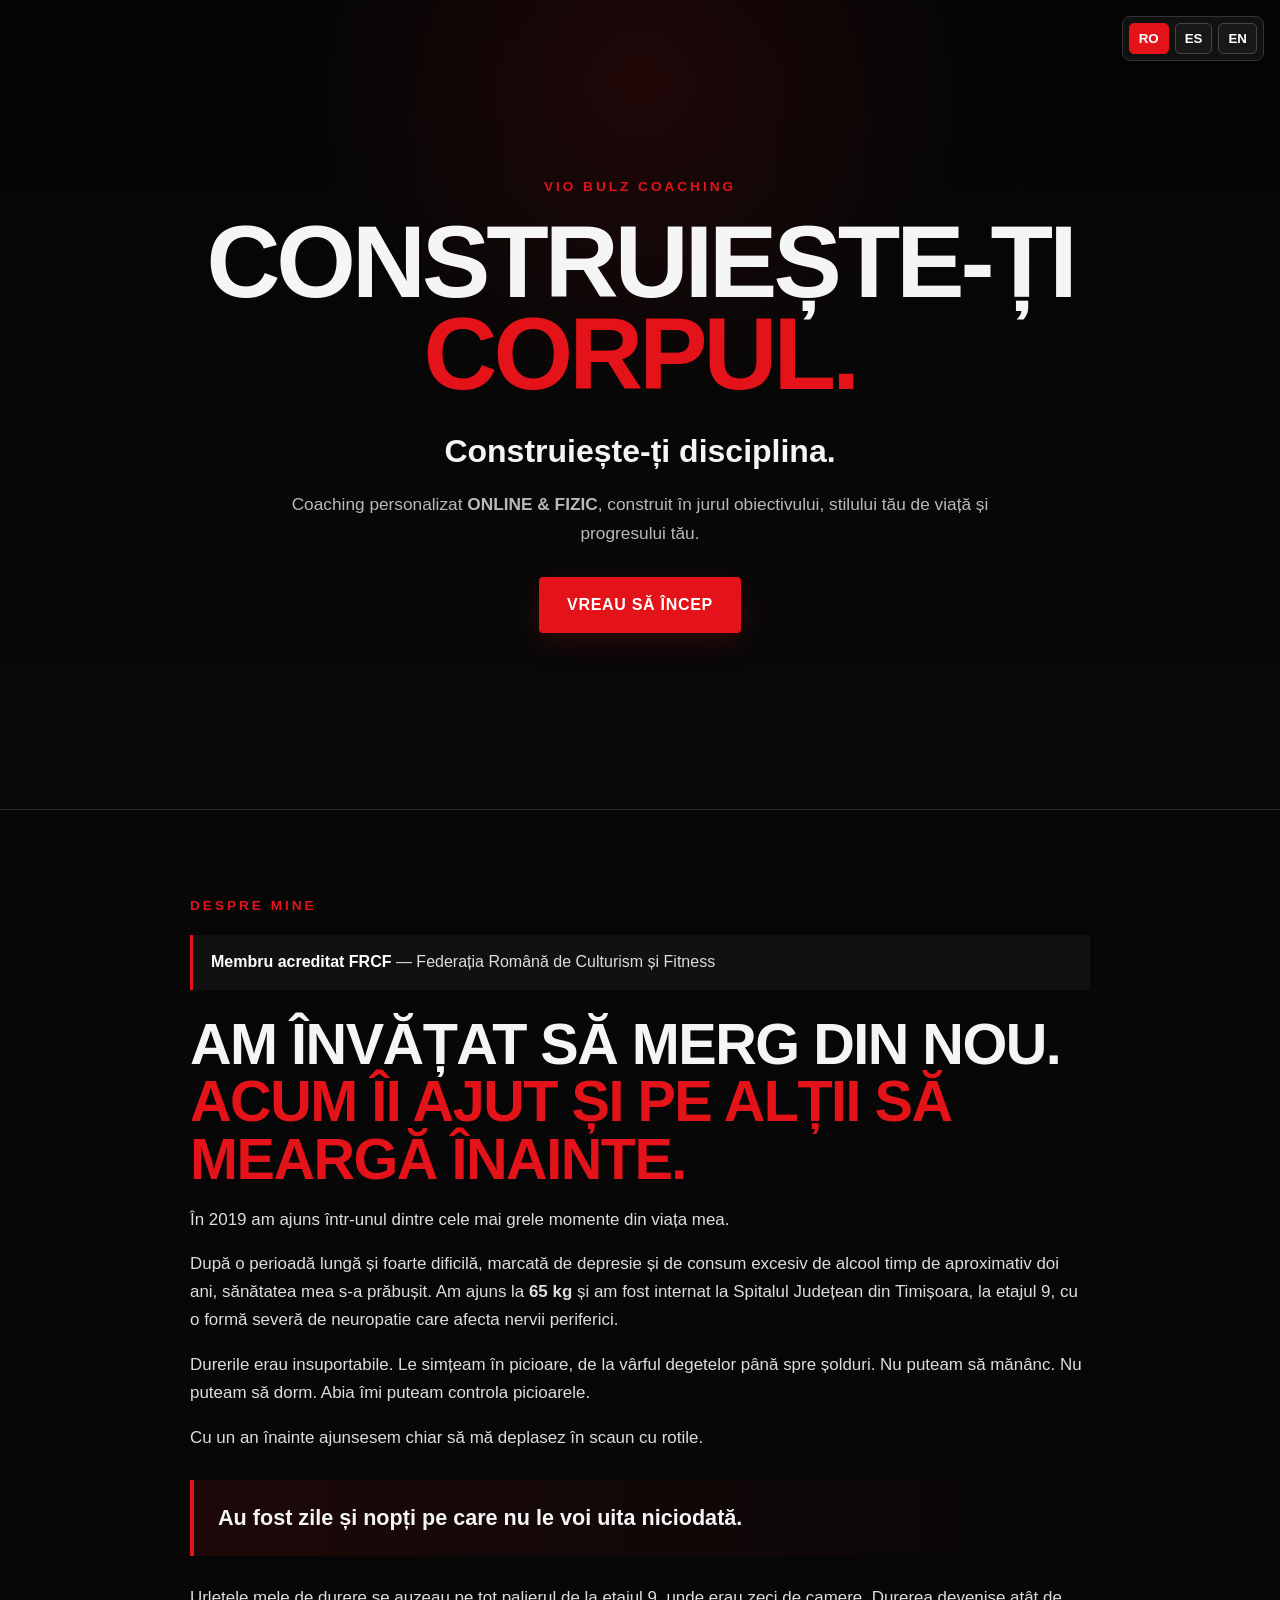
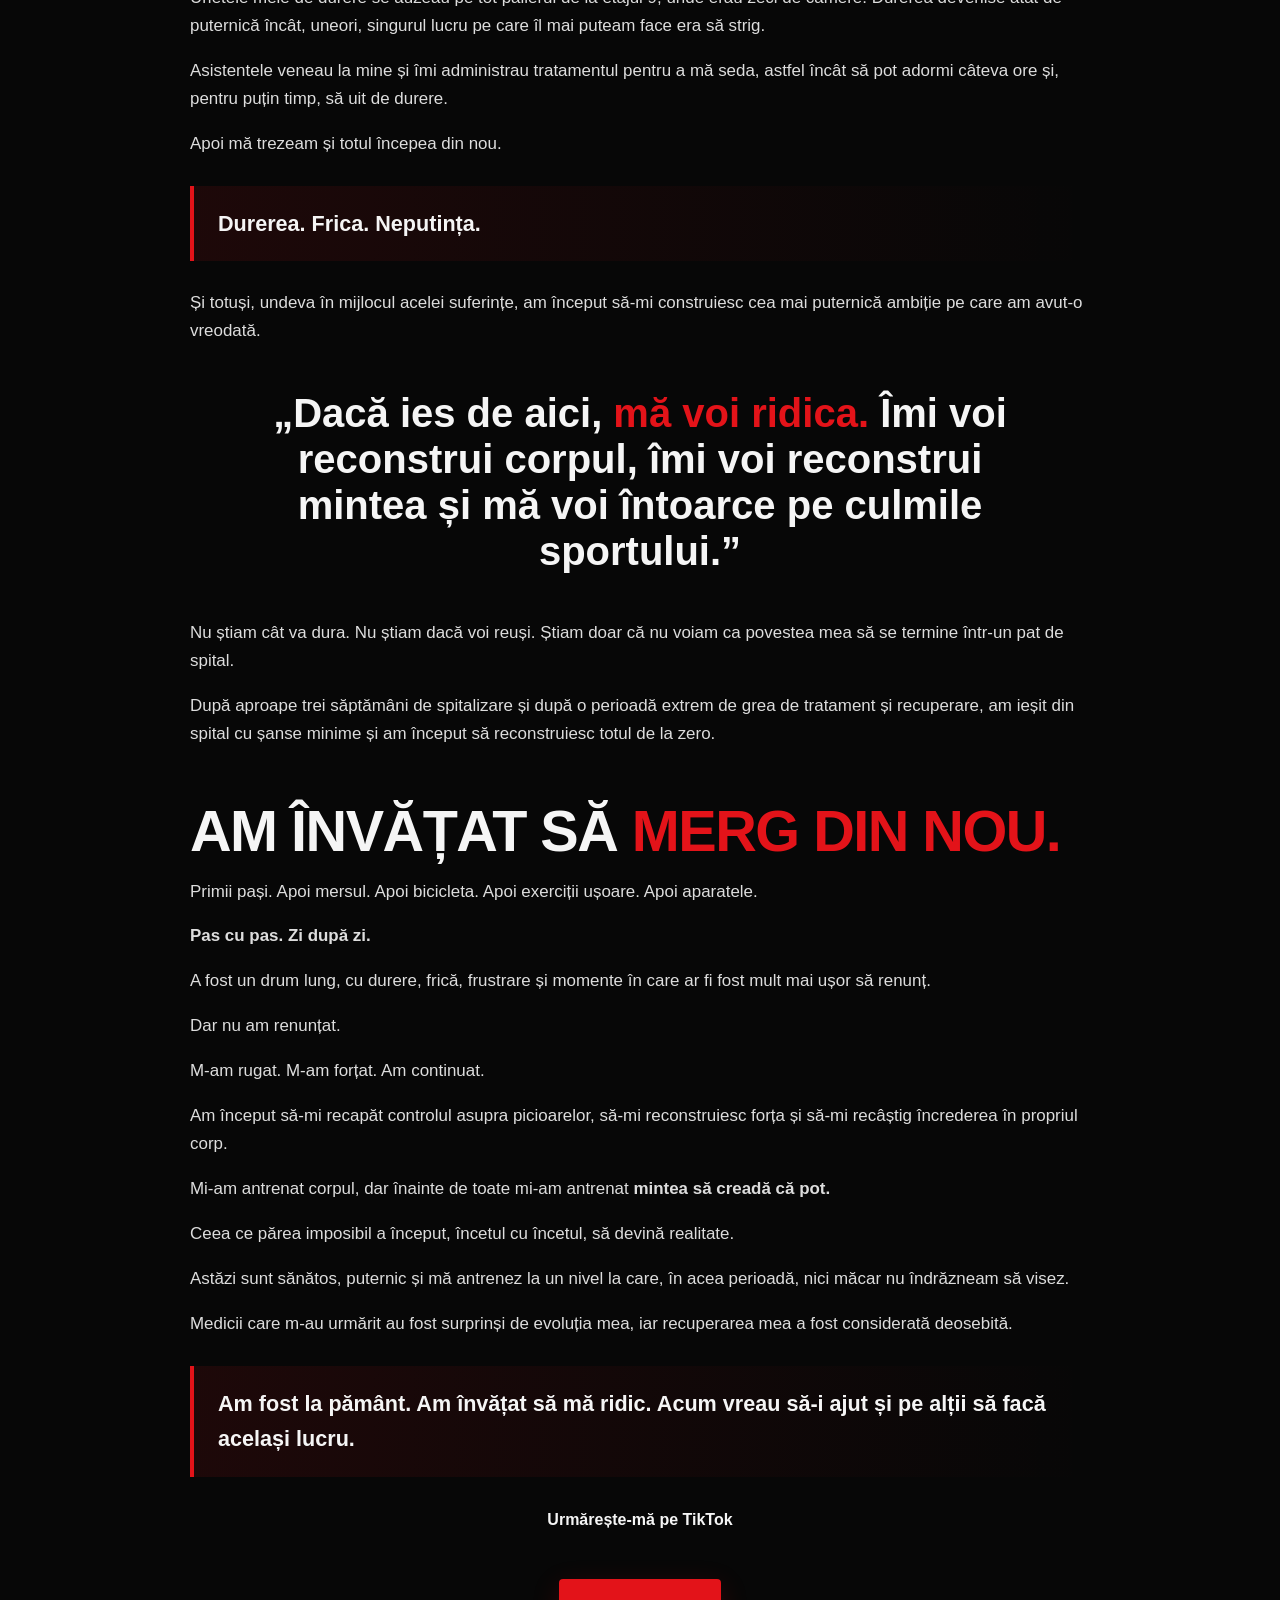
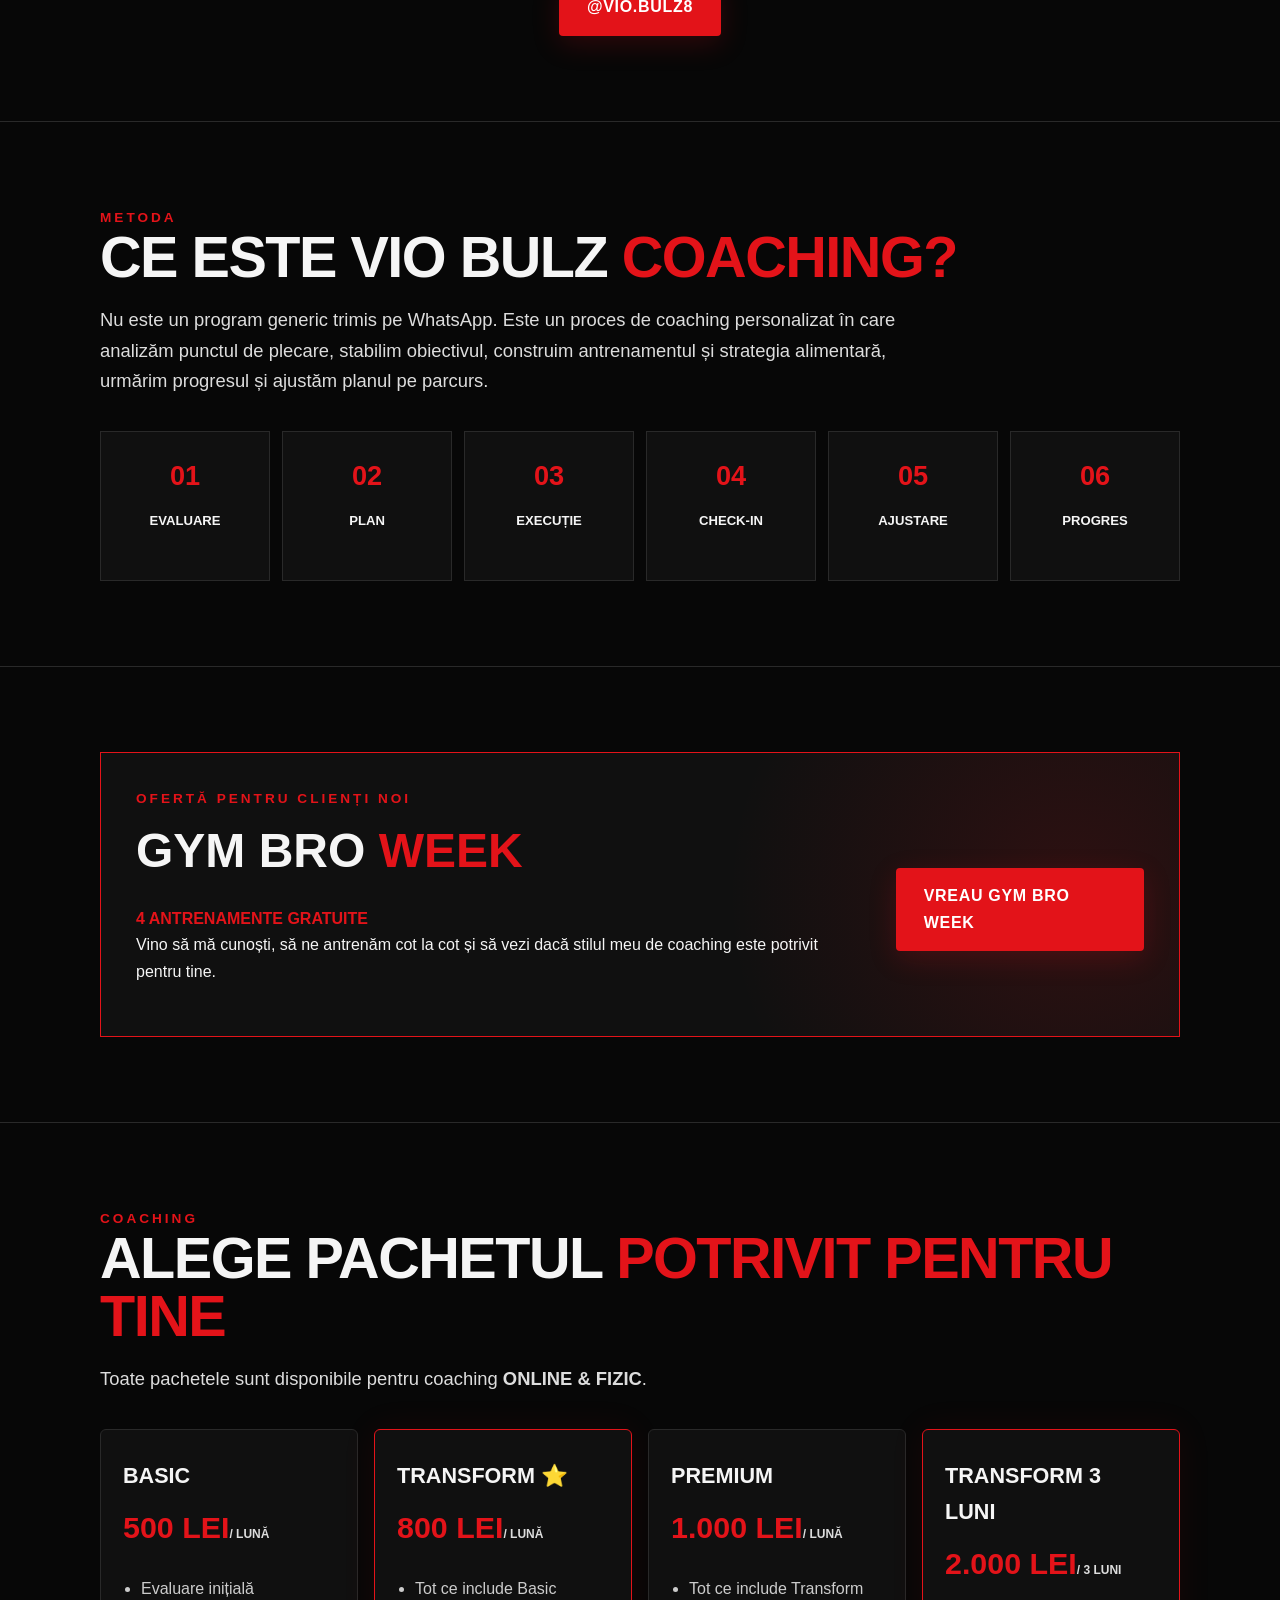
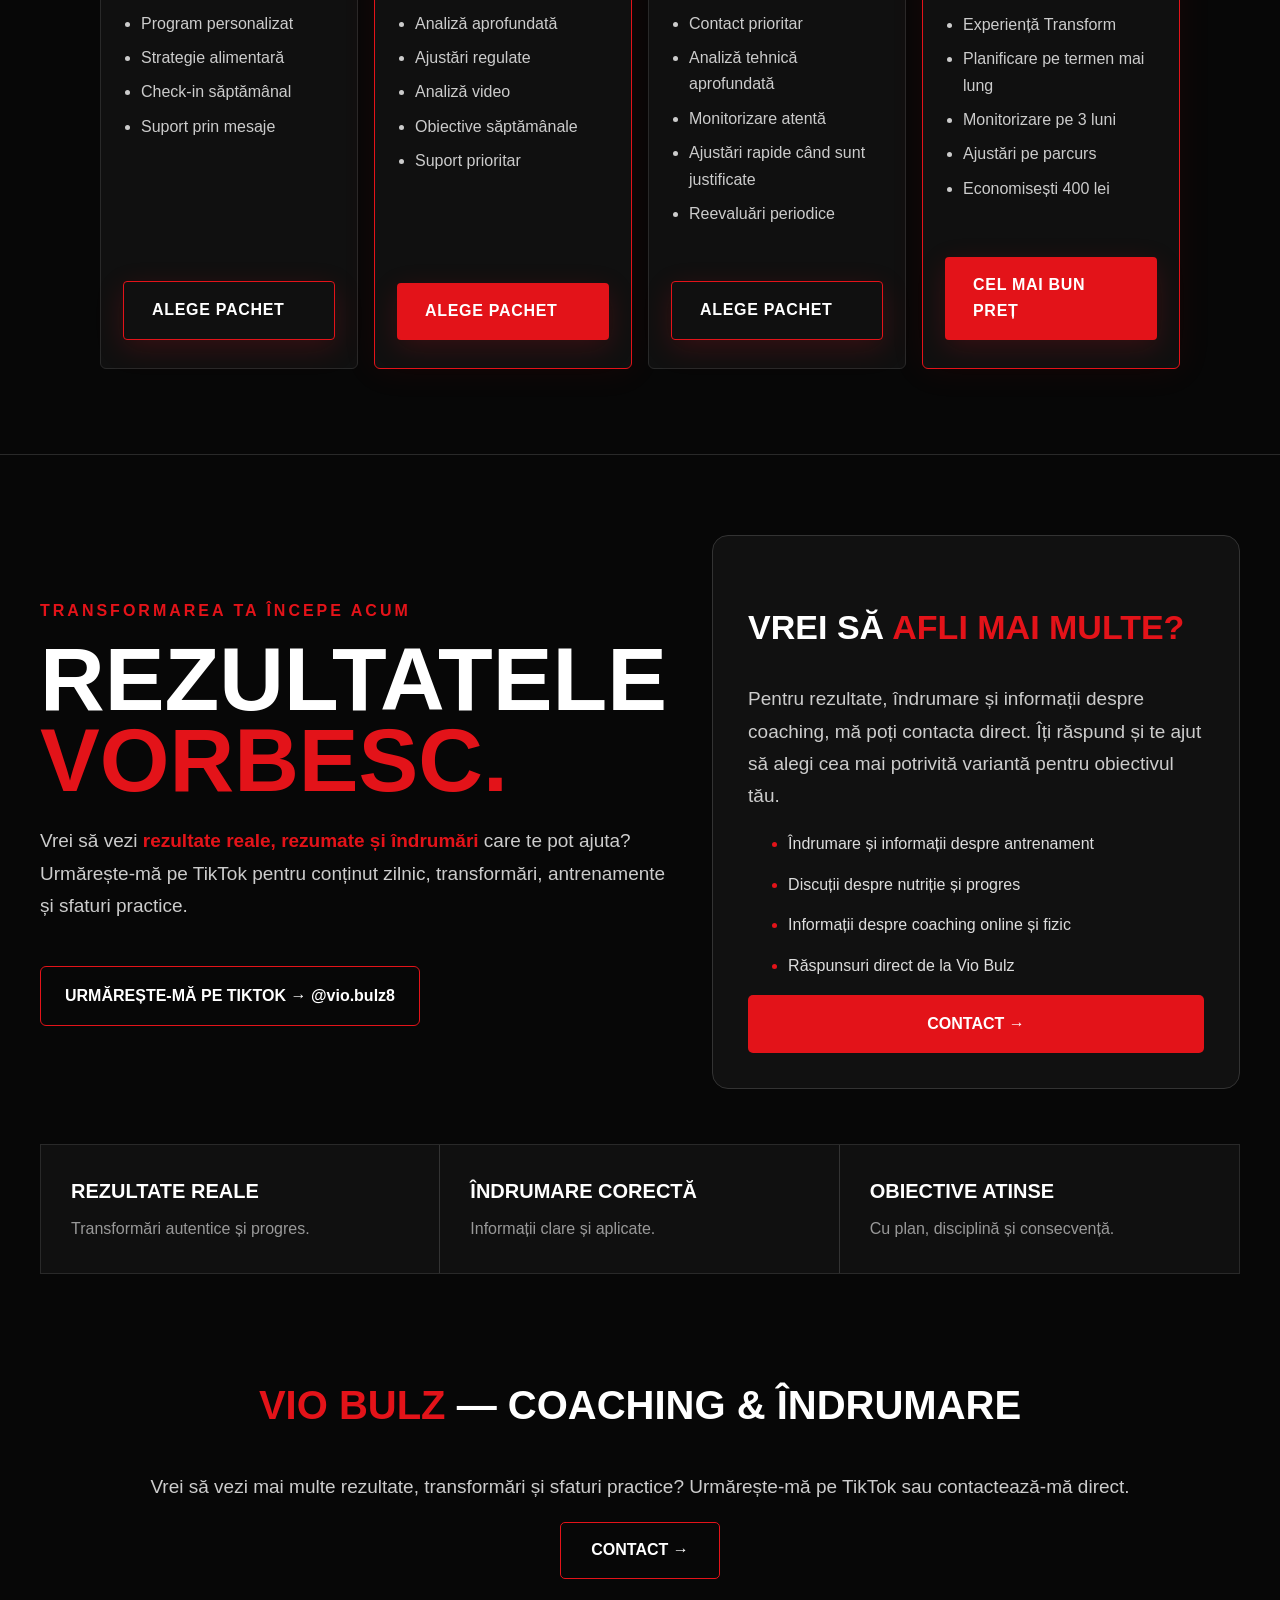
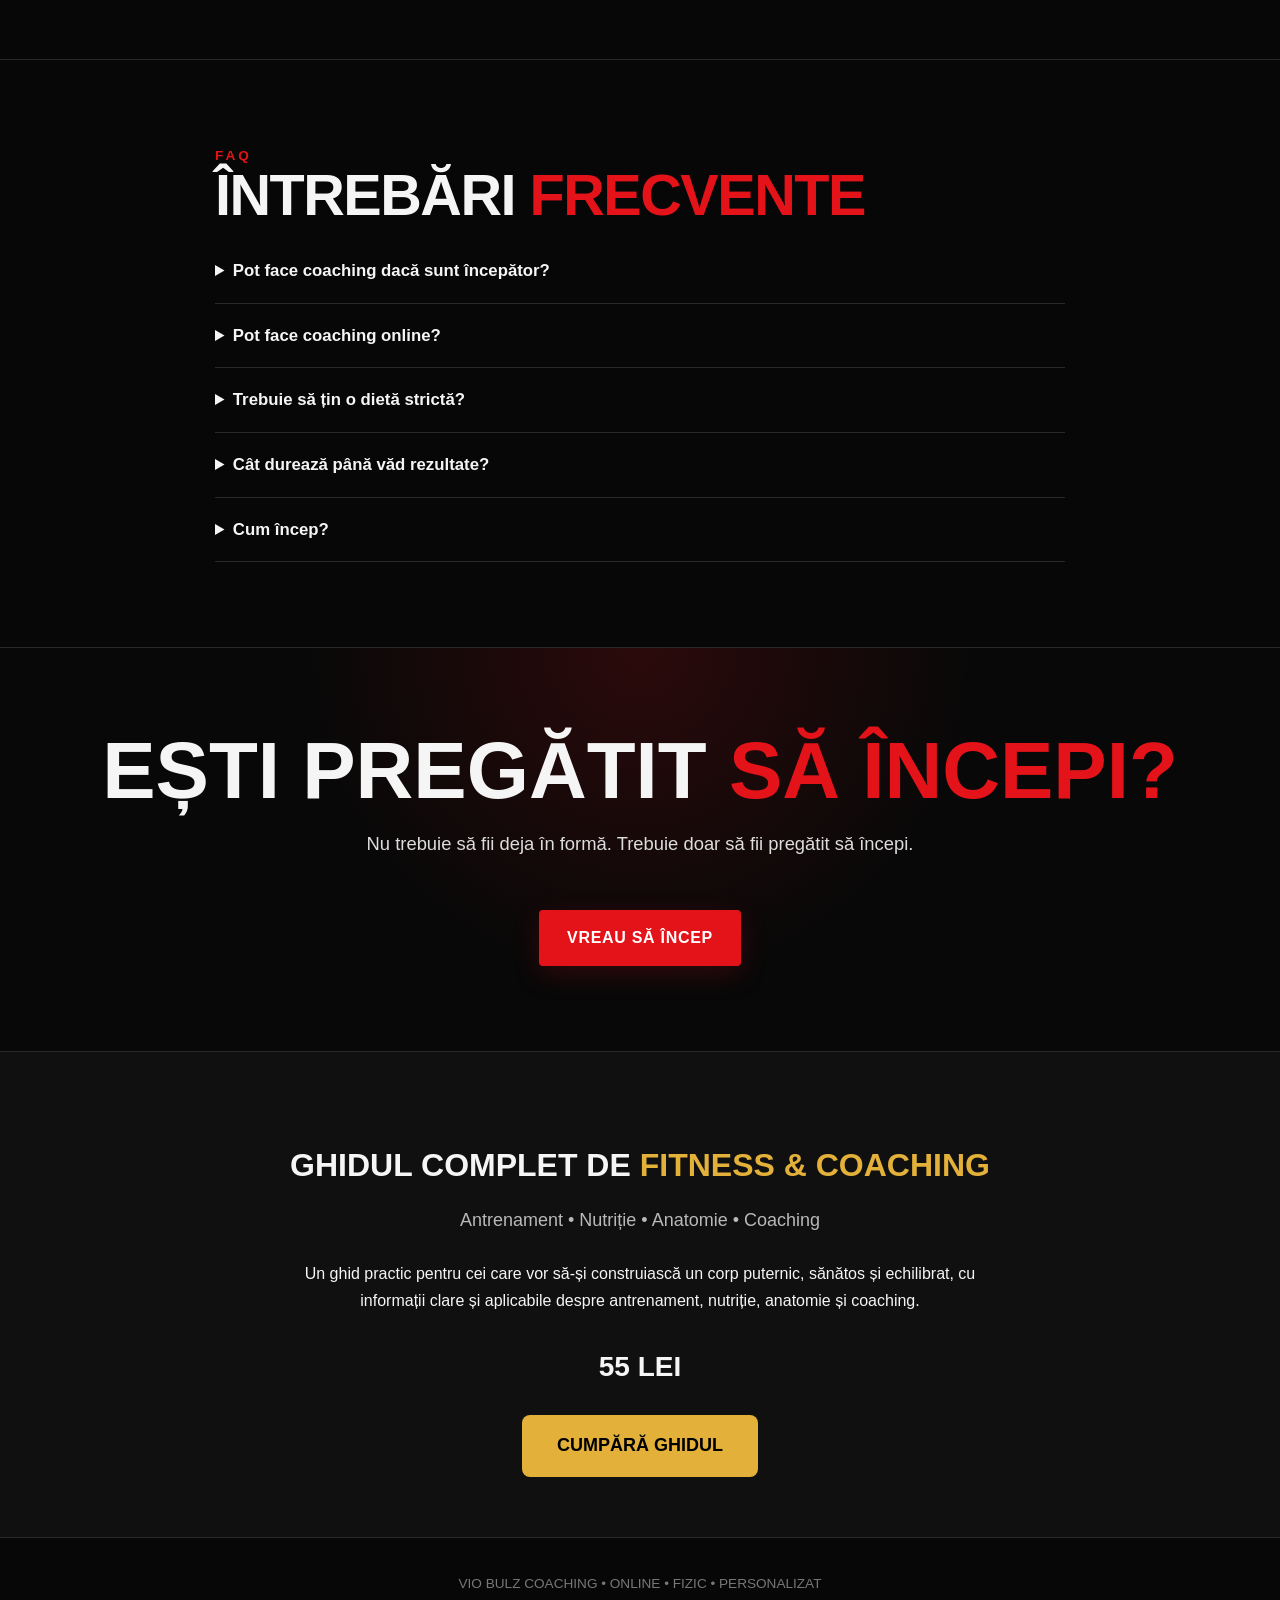
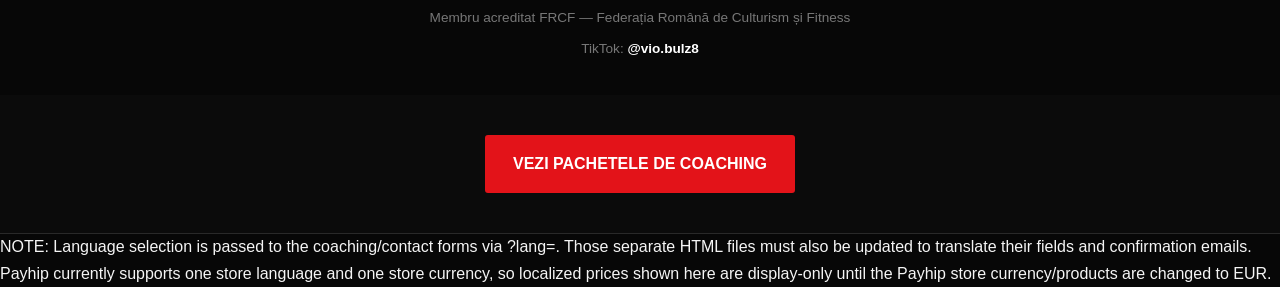
==== commit 67cd67bd: "Update index.html" ====
--- a/index.html
+++ b/index.html
@@ -324,31 +324,349 @@
 </section>
 <script>
 (function(){
-  const T = {'CONSTRUIEȘTE-ȚI': 'BUILD YOUR', 'CORPUL.': 'BODY.', 'Construiește-ți disciplina.': 'Build your discipline.', 'Coaching personalizat': 'Personalized coaching', 'construit în jurul obiectivului, stilului tău de viață și progresului tău.': 'built around your goals, lifestyle and progress.', 'Vreau să încep': 'I want to start', 'Despre mine': 'About me', 'Membru acreditat FRCF': 'FRCF accredited member', '— Federația Română de Culturism și Fitness': '— Romanian Bodybuilding and Fitness Federation', 'Am învățat să merg din nou.': 'I learned to walk again.', 'Acum îi ajut și pe alții să meargă înainte.': 'Now I help others move forward.', 'În 2019 am ajuns într-unul dintre cele mai grele momente din viața mea.': 'In 2019, I reached one of the hardest moments of my life.', '65 kg': '65 kg', 'Durerile erau insuportabile.': 'The pain was unbearable.', 'Cu un an înainte ajunsesem chiar să mă deplasez în scaun cu rotile.': 'A year earlier, I had even needed a wheelchair.', 'Au fost zile și nopți pe care nu le voi uita niciodată.': 'There were days and nights I will never forget.', 'Durerea. Frica. Neputința.': 'Pain. Fear. Helplessness.', 'Primii pași. Apoi mersul. Apoi bicicleta. Apoi exerciții ușoare. Apoi aparatele.': 'First steps. Then walking. Then cycling. Then light exercises. Then machines.', 'Pas cu pas. Zi după zi.': 'Step by step. Day by day.', 'Dar nu am renunțat.': 'But I did not give up.', 'M-am rugat. M-am forțat. Am continuat.': 'I prayed. I pushed myself. I kept going.', 'Urmărește-mă pe TikTok': 'Follow me on TikTok', 'Metoda': 'Method', 'Ce este Vio Bulz': 'What is Vio Bulz', 'Coaching?': 'Coaching?', 'Evaluare': 'Assessment', 'Plan': 'Plan', 'Execuție': 'Execution', 'Check-in': 'Check-in', 'Ajustare': 'Adjustment', 'Progres': 'Progress', 'Ofertă pentru clienți noi': 'New client offer', '4 ANTRENAMENTE GRATUITE': '4 FREE WORKOUTS', 'Vino să mă cunoști, să ne antrenăm cot la cot și să vezi dacă stilul meu de coaching este potrivit pentru tine.': 'Come meet me, train side by side with me, and see whether my coaching style is right for you.', 'Vreau Gym Bro Week': 'I want Gym Bro Week', 'Coaching': 'Coaching', 'Alege pachet': 'Choose package', 'Alege pachetul': 'Choose the package', 'potrivit pentru tine': 'that fits you', 'Toate pachetele sunt disponibile pentru coaching': 'All packages are available for', 'Basic': 'Basic', 'Evaluare inițială': 'Initial assessment', 'Program personalizat': 'Personalized program', 'Strategie alimentară': 'Nutrition strategy', 'Check-in săptămânal': 'Weekly check-in', 'Suport prin mesaje': 'Message support', 'Transform ⭐': 'Transform ⭐', 'Tot ce include Basic': 'Everything in Basic', 'Analiză aprofundată': 'In-depth analysis', 'Ajustări regulate': 'Regular adjustments', 'Analiză video': 'Video analysis', 'Obiective săptămânale': 'Weekly goals', 'Suport prioritar': 'Priority support', 'Premium': 'Premium', 'Tot ce include Transform': 'Everything in Transform', 'Contact prioritar': 'Priority contact', 'Analiză tehnică aprofundată': 'In-depth technique analysis', 'Monitorizare atentă': 'Close monitoring', 'Ajustări rapide când sunt justificate': 'Fast adjustments when justified', 'Reevaluări periodice': 'Periodic reassessments', 'Transform 3 luni': 'Transform 3 months', 'Experiență Transform': 'Transform experience', 'Planificare pe termen mai lung': 'Longer-term planning', 'Monitorizare pe 3 luni': '3-month monitoring', 'Ajustări pe parcurs': 'Adjustments along the way', 'Economisești 400 lei': 'Save 400 lei', 'Cel mai bun preț': 'Best value', 'Transformarea ta începe acum': 'Your transformation starts now', 'REZULTATELE': 'RESULTS', 'VORBESC.': 'SPEAK.', 'Vrei să vezi': 'Want to see', 'rezultate reale, rezumate și îndrumări': 'real results, summaries and guidance', 'care te pot ajuta? Urmărește-mă pe TikTok pentru conținut zilnic, transformări, antrenamente și sfaturi practice.': 'that can help you? Follow me on TikTok for daily content, transformations, workouts and practical tips.', 'URMĂREȘTE-MĂ PE TIKTOK → @vio.bulz8': 'FOLLOW ME ON TIKTOK → @vio.bulz8', 'VREI SĂ': 'WANT TO', 'AFLI MAI MULTE?': 'KNOW MORE?', 'Îndrumare și informații despre antrenament': 'Training guidance and information', 'Discuții despre nutriție și progres': 'Nutrition and progress discussions', 'Informații despre coaching online și fizic': 'Online and in-person coaching information', 'Răspunsuri direct de la Vio Bulz': 'Answers directly from Vio Bulz', 'CONTACT →': 'CONTACT →', 'REZULTATE REALE': 'REAL RESULTS', 'Transformări autentice și progres.': 'Authentic transformations and progress.', 'ÎNDRUMARE CORECTĂ': 'PROPER GUIDANCE', 'Informații clare și aplicate.': 'Clear, practical information.', 'OBIECTIVE ATINSE': 'GOALS ACHIEVED', 'Cu plan, disciplină și consecvență.': 'With planning, discipline and consistency.', '— COACHING & ÎNDRUMARE': '— COACHING & GUIDANCE', 'Vrei să vezi mai multe rezultate, transformări și sfaturi practice? Urmărește-mă pe TikTok sau contactează-mă direct.': 'Want to see more results, transformations and practical tips? Follow me on TikTok or contact me directly.', 'Întrebări': 'Frequently', 'frecvente': 'Asked Questions', 'Pot face coaching dacă sunt începător?': 'Can I do coaching if I am a beginner?', 'Da. Planul se construiește în funcție de nivelul de pornire și obiectivul tău.': 'Yes. The plan is built around your starting level and your goal.', 'Pot face coaching online?': 'Can I do online coaching?', 'Da. Coaching-ul este disponibil atât online, cât și fizic.': 'Yes. Coaching is available both online and in person.', 'Trebuie să țin o dietă strictă?': 'Do I need to follow a strict diet?', 'Strategia alimentară este adaptată obiectivului și stilului tău de viață.': 'The nutrition strategy is adapted to your goal and lifestyle.', 'Cât durează până văd rezultate?': 'How long until I see results?', 'Cum încep?': 'How do I start?', 'Completezi evaluarea, discutăm obiectivul și alegem împreună varianta de coaching potrivită.': 'You complete the assessment, we discuss your goal and choose the right coaching option together.', 'EȘTI PREGĂTIT': 'ARE YOU READY', 'SĂ ÎNCEPI?': 'TO START?', 'Nu trebuie să fii deja în formă. Trebuie doar să fii pregătit să începi.': 'You do not need to be in shape already. You just need to be ready to start.', 'GHIDUL COMPLET DE FITNESS & COACHING': 'THE COMPLETE FITNESS & COACHING GUIDE', 'Antrenament • Nutriție • Anatomie • Coaching': 'Training • Nutrition • Anatomy • Coaching', '55 LEI': '55 RON', 'CUMPĂRĂ GHIDUL': 'BUY THE GUIDE', 'VIO BULZ COACHING • ONLINE • FIZIC • PERSONALIZAT': 'VIO BULZ COACHING • ONLINE • IN-PERSON • PERSONALIZED', 'VIO BULZ COACHING - PACHETE': 'VIO BULZ COACHING - PACKAGES', 'VEZI PACHETELE DE COACHING': 'VIEW COACHING PACKAGES'};
+  const translations = {
+  "es": {
+    "CONSTRUIEȘTE-ȚI": "CONSTRUYE TU",
+    "CORPUL.": "CUERPO.",
+    "Construiește-ți disciplina.": "Construye tu disciplina.",
+    "Coaching personalizat": "Coaching personalizado",
+    "ONLINE & FIZIC": "ONLINE Y PRESENCIAL",
+    "construit în jurul obiectivului, stilului tău de viață și progresului tău.": "construido en torno a tu objetivo, tu estilo de vida y tu progreso.",
+    "Vreau să încep": "Quiero empezar",
+    "Despre mine": "Sobre mí",
+    "Membru acreditat FRCF": "Miembro acreditado por la FRCF",
+    "— Federația Română de Culturism și Fitness": "— Federación Rumana de Culturismo y Fitness",
+    "Am învățat să merg din nou.": "Aprendí a caminar de nuevo.",
+    "Acum îi ajut și pe alții să meargă înainte.": "Ahora ayudo a otros a seguir adelante.",
+    "În 2019 am ajuns într-unul dintre cele mai grele momente din viața mea.": "En 2019 llegué a uno de los momentos más difíciles de mi vida.",
+    "După o perioadă lungă și foarte dificilă, marcată de depresie și de consum excesiv de alcool timp de aproximativ doi ani, sănătatea mea s-a prăbușit. Am ajuns la 65 kg și am fost internat la Spitalul Județean din Timișoara, la etajul 9, cu o formă severă de neuropatie care afecta nervii periferici.": "Después de un período largo y muy difícil, marcado por depresión y consumo excesivo de alcohol durante aproximadamente dos años, mi salud se deterioró. Llegué a 65 kg y fui ingresado en el Hospital Provincial de Timișoara, en la novena planta, con una forma grave de neuropatía que afectaba a los nervios periféricos.",
+    "Durerile erau insuportabile. Le simțeam în picioare, de la vârful degetelor până spre șolduri. Nu puteam să mănânc. Nu puteam să dorm. Abia îmi puteam controla picioarele.": "El dolor era insoportable. Lo sentía en las piernas, desde las puntas de los dedos hasta las caderas. No podía comer. No podía dormir. Apenas podía controlar las piernas.",
+    "Cu un an înainte ajunsesem chiar să mă deplasez în scaun cu rotile.": "Un año antes incluso había necesitado una silla de ruedas.",
+    "Au fost zile și nopți pe care nu le voi uita niciodată.": "Hubo días y noches que nunca olvidaré.",
+    "Durerea. Frica. Neputința.": "Dolor. Miedo. Impotencia.",
+    "Primii pași. Apoi mersul. Apoi bicicleta. Apoi exerciții ușoare. Apoi aparatele.": "Los primeros pasos. Después caminar. Después la bicicleta. Después ejercicios ligeros. Después las máquinas.",
+    "Pas cu pas. Zi după zi.": "Paso a paso. Día tras día.",
+    "Dar nu am renunțat.": "Pero no me rendí.",
+    "M-am rugat. M-am forțat. Am continuat.": "Recé. Me esforcé. Seguí adelante.",
+    "Urmărește-mă pe TikTok": "Sígueme en TikTok",
+    "Metoda": "Método",
+    "Ce este Vio Bulz": "¿Qué es Vio Bulz",
+    "Coaching?": "Coaching?",
+    "Evaluare": "Evaluación",
+    "Plan": "Plan",
+    "Execuție": "Ejecución",
+    "Ajustare": "Ajuste",
+    "Progres": "Progreso",
+    "Ofertă pentru clienți noi": "Oferta para nuevos clientes",
+    "4 ANTRENAMENTE GRATUITE": "4 ENTRENAMIENTOS GRATIS",
+    "Vino să mă cunoști, să ne antrenăm cot la cot și să vezi dacă stilul meu de coaching este potrivit pentru tine.": "Ven a conocerme, entrenemos juntos y comprueba si mi estilo de coaching es adecuado para ti.",
+    "Vreau Gym Bro Week": "Quiero Gym Bro Week",
+    "Coaching": "Coaching",
+    "Alege pachet": "Elegir paquete",
+    "Alege pachetul": "Elige el paquete",
+    "potrivit pentru tine": "adecuado para ti",
+    "Toate pachetele sunt disponibile pentru coaching": "Todos los paquetes están disponibles para coaching",
+    "LEI / LUNĂ": "€ / MES",
+    "LEI / 3 LUNI": "€ / 3 MESES",
+    "Evaluare inițială": "Evaluación inicial",
+    "Program personalizat": "Programa personalizado",
+    "Strategie alimentară": "Estrategia nutricional",
+    "Check-in săptămânal": "Check-in semanal",
+    "Suport prin mesaje": "Soporte por mensajes",
+    "Tot ce include Basic": "Todo lo incluido en Basic",
+    "Analiză aprofundată": "Análisis en profundidad",
+    "Ajustări regulate": "Ajustes periódicos",
+    "Analiză video": "Análisis de vídeo",
+    "Obiective săptămânale": "Objetivos semanales",
+    "Suport prioritar": "Soporte prioritario",
+    "Tot ce include Transform": "Todo lo incluido en Transform",
+    "Contact prioritar": "Contacto prioritario",
+    "Analiză tehnică aprofundată": "Análisis técnico en profundidad",
+    "Monitorizare atentă": "Seguimiento cercano",
+    "Ajustări rapide când sunt justificate": "Ajustes rápidos cuando están justificados",
+    "Reevaluări periodice": "Reevaluaciones periódicas",
+    "Experiență Transform": "Experiencia Transform",
+    "Planificare pe termen mai lung": "Planificación a más largo plazo",
+    "Monitorizare pe 3 luni": "Seguimiento durante 3 meses",
+    "Ajustări pe parcurs": "Ajustes durante el proceso",
+    "Economisești 400 lei": "Ahorras 400 lei",
+    "Cel mai bun preț": "Mejor precio",
+    "Transformarea ta începe acum": "Tu transformación empieza ahora",
+    "REZULTATELE": "LOS RESULTADOS",
+    "VORBESC.": "HABLAN.",
+    "Vrei să vezi": "¿Quieres ver",
+    "rezultate reale, rezumate și îndrumări": "resultados reales, resúmenes y orientación",
+    "care te pot ajuta? Urmărește-mă pe TikTok pentru conținut zilnic, transformări, antrenamente și sfaturi practice.": "que pueden ayudarte? Sígueme en TikTok para contenido diario, transformaciones, entrenamientos y consejos prácticos.",
+    "URMĂREȘTE-MĂ PE TIKTOK → @vio.bulz8": "SÍGUEME EN TIKTOK → @vio.bulz8",
+    "VREI SĂ": "¿QUIERES",
+    "AFLI MAI MULTE?": "SABER MÁS?",
+    "Îndrumare și informații despre antrenament": "Orientación e información sobre entrenamiento",
+    "Discuții despre nutriție și progres": "Conversaciones sobre nutrición y progreso",
+    "Informații despre coaching online și fizic": "Información sobre coaching online y presencial",
+    "Răspunsuri direct de la Vio Bulz": "Respuestas directamente de Vio Bulz",
+    "CONTACT →": "CONTACTO →",
+    "REZULTATE REALE": "RESULTADOS REALES",
+    "Transformări autentice și progres.": "Transformaciones auténticas y progreso.",
+    "ÎNDRUMARE CORECTĂ": "ORIENTACIÓN ADECUADA",
+    "Informații clare și aplicate.": "Información clara y práctica.",
+    "OBIECTIVE ATINSE": "OBJETIVOS ALCANZADOS",
+    "Cu plan, disciplină și consecvență.": "Con planificación, disciplina y constancia.",
+    "— COACHING & ÎNDRUMARE": "— COACHING Y ORIENTACIÓN",
+    "Vrei să vezi mai multe rezultate, transformări și sfaturi practice? Urmărește-mă pe TikTok sau contactează-mă direct.": "¿Quieres ver más resultados, transformaciones y consejos prácticos? Sígueme en TikTok o contáctame directamente.",
+    "Întrebări": "Preguntas",
+    "frecvente": "frecuentes",
+    "Pot face coaching dacă sunt începător?": "¿Puedo hacer coaching si soy principiante?",
+    "Da. Planul se construiește în funcție de nivelul de pornire și obiectivul tău.": "Sí. El plan se adapta a tu nivel inicial y a tu objetivo.",
+    "Pot face coaching online?": "¿Puedo hacer coaching online?",
+    "Da. Coaching-ul este disponibil atât online, cât și fizic.": "Sí. El coaching está disponible tanto online como presencialmente.",
+    "Trebuie să țin o dietă strictă?": "¿Tengo que seguir una dieta estricta?",
+    "Strategia alimentară este adaptată obiectivului și stilului tău de viață.": "La estrategia nutricional se adapta a tu objetivo y a tu estilo de vida.",
+    "Cât durează până văd rezultate?": "¿Cuánto tardaré en ver resultados?",
+    "Cum încep?": "¿Cómo empiezo?",
+    "Completezi evaluarea, discutăm obiectivul și alegem împreună varianta de coaching potrivită.": "Completas la evaluación, hablamos de tu objetivo y elegimos juntos la opción de coaching adecuada.",
+    "EȘTI PREGĂTIT": "¿ESTÁS PREPARADO",
+    "SĂ ÎNCEPI?": "PARA EMPEZAR?",
+    "Nu trebuie să fii deja în formă. Trebuie doar să fii pregătit să începi.": "No necesitas estar ya en forma. Solo necesitas estar preparado para empezar.",
+    "GHIDUL COMPLET DE FITNESS & COACHING": "GUÍA COMPLETA DE FITNESS Y COACHING",
+    "Antrenament • Nutriție • Anatomie • Coaching": "Entrenamiento • Nutrición • Anatomía • Coaching",
+    "CUMPĂRĂ GHIDUL": "COMPRAR LA GUÍA",
+    "VIO BULZ COACHING • ONLINE • FIZIC • PERSONALIZAT": "VIO BULZ COACHING • ONLINE • PRESENCIAL • PERSONALIZADO",
+    "VIO BULZ COACHING - PACHETE": "VIO BULZ COACHING - PAQUETES",
+    "VEZI PACHETELE DE COACHING": "VER PAQUETES DE COACHING",
+    ", construit în jurul obiectivului, stilului tău de viață și progresului tău.": ", construido en torno a tu objetivo, tu estilo de vida y tu progreso.",
+    "După o perioadă lungă și foarte dificilă, marcată de depresie și de consum excesiv de alcool timp de aproximativ doi ani, sănătatea mea s-a prăbușit. Am ajuns la": "Después de un período largo y muy difícil, marcado por la depresión y el consumo excesivo de alcohol durante aproximadamente dos años, mi salud se deterioró. Llegué a",
+    "și am fost internat la Spitalul Județean din Timișoara, la etajul 9, cu o formă severă de neuropatie care afecta nervii periferici.": "y fui ingresado en el Hospital Provincial de Timișoara, en la novena planta, con una forma grave de neuropatía que afectaba a los nervios periféricos.",
+    "Urletele mele de durere se auzeau pe tot palierul de la etajul 9, unde erau zeci de camere. Durerea devenise atât de puternică încât, uneori, singurul lucru pe care îl mai puteam face era să strig.": "Mis gritos de dolor se escuchaban por todo el pasillo de la novena planta, donde había decenas de habitaciones. El dolor se había vuelto tan intenso que, a veces, lo único que podía hacer era gritar.",
+    "Asistentele veneau la mine și îmi administrau tratamentul pentru a mă seda, astfel încât să pot adormi câteva ore și, pentru puțin timp, să uit de durere.": "Las enfermeras venían a verme y me administraban el tratamiento para sedarme, para que pudiera dormir unas horas y, durante un breve tiempo, olvidar el dolor.",
+    "Apoi mă trezeam și totul începea din nou.": "Después me despertaba y todo empezaba de nuevo.",
+    "Și totuși, undeva în mijlocul acelei suferințe, am început să-mi construiesc cea mai puternică ambiție pe care am avut-o vreodată.": "Y, aun así, en medio de aquel sufrimiento, empecé a construir la mayor ambición que había tenido en mi vida.",
+    "„Dacă ies de aici,": "«Si salgo de aquí,",
+    "mă voi ridica.": "me levantaré.",
+    "Îmi voi reconstrui corpul, îmi voi reconstrui mintea și mă voi întoarce pe culmile sportului.”": "reconstruiré mi cuerpo, reconstruiré mi mente y volveré a la cima del deporte.»",
+    "Nu știam cât va dura. Nu știam dacă voi reuși. Știam doar că nu voiam ca povestea mea să se termine într-un pat de spital.": "No sabía cuánto tiempo llevaría. No sabía si lo conseguiría. Solo sabía que no quería que mi historia terminara en una cama de hospital.",
+    "După aproape trei săptămâni de spitalizare și după o perioadă extrem de grea de tratament și recuperare, am ieșit din spital cu șanse minime și am început să reconstruiesc totul de la zero.": "Después de casi tres semanas de hospitalización y de un período extremadamente duro de tratamiento y recuperación, salí del hospital con pocas posibilidades y empecé a reconstruirlo todo desde cero.",
+    "Am învățat să": "Aprendí a",
+    "A fost un drum lung, cu durere, frică, frustrare și momente în care ar fi fost mult mai ușor să renunț.": "Fue un camino largo, lleno de dolor, miedo, frustración y momentos en los que habría sido mucho más fácil rendirse.",
+    "Am început să-mi recapăt controlul asupra picioarelor, să-mi reconstruiesc forța și să-mi recâștig încrederea în propriul corp.": "Empecé a recuperar el control de mis piernas, a reconstruir mi fuerza y a recuperar la confianza en mi propio cuerpo.",
+    "Mi-am antrenat corpul, dar înainte de toate mi-am antrenat": "Entrené mi cuerpo, pero antes que nada entrené",
+    "mintea să creadă că pot.": "mi mente para creer que podía.",
+    "Ceea ce părea imposibil a început, încetul cu încetul, să devină realitate.": "Lo que parecía imposible empezó, poco a poco, a convertirse en realidad.",
+    "Astăzi sunt sănătos, puternic și mă antrenez la un nivel la care, în acea perioadă, nici măcar nu îndrăzneam să visez.": "Hoy estoy sano, fuerte y entreno a un nivel que, en aquella época, ni siquiera me atrevía a imaginar.",
+    "Medicii care m-au urmărit au fost surprinși de evoluția mea, iar recuperarea mea a fost considerată deosebită.": "Los médicos que siguieron mi evolución quedaron sorprendidos por mi progreso, y mi recuperación fue considerada excepcional.",
+    "Am fost la pământ. Am învățat să mă ridic. Acum vreau să-i ajut și pe alții să facă același lucru.": "Estuve en el suelo. Aprendí a levantarme. Ahora quiero ayudar a otros a hacer lo mismo.",
+    "Nu este un program generic trimis pe WhatsApp. Este un proces de coaching personalizat în care analizăm punctul de plecare, stabilim obiectivul, construim antrenamentul și strategia alimentară, urmărim progresul și ajustăm planul pe parcurs.": "No es un programa genérico enviado por WhatsApp. Es un proceso de coaching personalizado en el que analizamos tu punto de partida, establecemos el objetivo, diseñamos el entrenamiento y la estrategia nutricional, seguimos el progreso y ajustamos el plan durante el proceso.",
+    "Pentru rezultate, îndrumare și informații despre coaching, mă poți contacta direct. Îți răspund și te ajut să alegi cea mai potrivită variantă pentru obiectivul tău.": "Para obtener resultados, orientación e información sobre coaching, puedes contactarme directamente. Te responderé y te ayudaré a elegir la opción más adecuada para tu objetivo.",
+    "Depinde de punctul de plecare, obiectiv și consecvență. Nu există o durată universală.": "Depende del punto de partida, del objetivo y de la constancia. No existe una duración universal.",
+    "Un ghid practic pentru cei care vor să-și construiască un corp puternic, sănătos și echilibrat, cu informații clare și aplicabile despre antrenament, nutriție, anatomie și coaching.": "Una guía práctica para quienes quieren construir un cuerpo fuerte, saludable y equilibrado, con información clara y aplicable sobre entrenamiento, nutrición, anatomía y coaching.",
+    "Membru acreditat FRCF — Federația Română de Culturism și Fitness": "Miembro acreditado por la FRCF — Federación Rumana de Culturismo y Fitness"
+  },
+  "en": {
+    "CONSTRUIEȘTE-ȚI": "BUILD YOUR",
+    "CORPUL.": "BODY.",
+    "Construiește-ți disciplina.": "Build your discipline.",
+    "Coaching personalizat": "Personalized coaching",
+    "ONLINE & FIZIC": "ONLINE & IN-PERSON",
+    "construit în jurul obiectivului, stilului tău de viață și progresului tău.": "built around your goals, lifestyle and progress.",
+    "Vreau să încep": "I want to start",
+    "Despre mine": "About me",
+    "Membru acreditat FRCF": "FRCF accredited member",
+    "— Federația Română de Culturism și Fitness": "— Romanian Bodybuilding and Fitness Federation",
+    "Am învățat să merg din nou.": "I learned to walk again.",
+    "Acum îi ajut și pe alții să meargă înainte.": "Now I help others move forward.",
+    "În 2019 am ajuns într-unul dintre cele mai grele momente din viața mea.": "In 2019, I reached one of the hardest moments of my life.",
+    "După o perioadă lungă și foarte dificilă, marcată de depresie și de consum excesiv de alcool timp de aproximativ doi ani, sănătatea mea s-a prăbușit. Am ajuns la 65 kg și am fost internat la Spitalul Județean din Timișoara, la etajul 9, cu o formă severă de neuropatie care afecta nervii periferici.": "After a long and very difficult period marked by depression and excessive alcohol use for about two years, my health collapsed. I reached 65 kg and was hospitalized at the County Hospital in Timișoara, on the 9th floor, with a severe form of neuropathy affecting my peripheral nerves.",
+    "Durerile erau insuportabile. Le simțeam în picioare, de la vârful degetelor până spre șolduri. Nu puteam să mănânc. Nu puteam să dorm. Abia îmi puteam controla picioarele.": "The pain was unbearable. I felt it in my legs, from my toes up toward my hips. I could not eat. I could not sleep. I could barely control my legs.",
+    "Cu un an înainte ajunsesem chiar să mă deplasez în scaun cu rotile.": "A year earlier, I had even needed a wheelchair.",
+    "Au fost zile și nopți pe care nu le voi uita niciodată.": "There were days and nights I will never forget.",
+    "Durerea. Frica. Neputința.": "Pain. Fear. Helplessness.",
+    "Primii pași. Apoi mersul. Apoi bicicleta. Apoi exerciții ușoare. Apoi aparatele.": "First steps. Then walking. Then cycling. Then light exercises. Then machines.",
+    "Pas cu pas. Zi după zi.": "Step by step. Day by day.",
+    "Dar nu am renunțat.": "But I did not give up.",
+    "M-am rugat. M-am forțat. Am continuat.": "I prayed. I pushed myself. I kept going.",
+    "Urmărește-mă pe TikTok": "Follow me on TikTok",
+    "Metoda": "Method",
+    "Ce este Vio Bulz": "What is Vio Bulz",
+    "Coaching?": "Coaching?",
+    "Evaluare": "Assessment",
+    "Plan": "Plan",
+    "Execuție": "Execution",
+    "Ajustare": "Adjustment",
+    "Progres": "Progress",
+    "Ofertă pentru clienți noi": "New client offer",
+    "4 ANTRENAMENTE GRATUITE": "4 FREE WORKOUTS",
+    "Vino să mă cunoști, să ne antrenăm cot la cot și să vezi dacă stilul meu de coaching este potrivit pentru tine.": "Come meet me, train side by side with me, and see whether my coaching style is right for you.",
+    "Vreau Gym Bro Week": "I want Gym Bro Week",
+    "Coaching": "Coaching",
+    "Alege pachet": "Choose package",
+    "Alege pachetul": "Choose the package",
+    "potrivit pentru tine": "that fits you",
+    "Toate pachetele sunt disponibile pentru coaching": "All packages are available for coaching",
+    "LEI / LUNĂ": "€ / MONTH",
+    "LEI / 3 LUNI": "LEI / 3 MONTHS",
+    "Evaluare inițială": "Initial assessment",
+    "Program personalizat": "Personalized program",
+    "Strategie alimentară": "Nutrition strategy",
+    "Check-in săptămânal": "Weekly check-in",
+    "Suport prin mesaje": "Message support",
+    "Tot ce include Basic": "Everything in Basic",
+    "Analiză aprofundată": "In-depth analysis",
+    "Ajustări regulate": "Regular adjustments",
+    "Analiză video": "Video analysis",
+    "Obiective săptămânale": "Weekly goals",
+    "Suport prioritar": "Priority support",
+    "Tot ce include Transform": "Everything in Transform",
+    "Contact prioritar": "Priority contact",
+    "Analiză tehnică aprofundată": "In-depth technique analysis",
+    "Monitorizare atentă": "Close monitoring",
+    "Ajustări rapide când sunt justificate": "Fast adjustments when justified",
+    "Reevaluări periodice": "Periodic reassessments",
+    "Experiență Transform": "Transform experience",
+    "Planificare pe termen mai lung": "Longer-term planning",
+    "Monitorizare pe 3 luni": "3-month monitoring",
+    "Ajustări pe parcurs": "Adjustments along the way",
+    "Economisești 400 lei": "Save 400 RON",
+    "Cel mai bun preț": "Best value",
+    "Transformarea ta începe acum": "Your transformation starts now",
+    "REZULTATELE": "RESULTS",
+    "VORBESC.": "SPEAK.",
+    "Vrei să vezi": "Want to see",
+    "rezultate reale, rezumate și îndrumări": "real results, summaries and guidance",
+    "care te pot ajuta? Urmărește-mă pe TikTok pentru conținut zilnic, transformări, antrenamente și sfaturi practice.": "that can help you? Follow me on TikTok for daily content, transformations, workouts and practical tips.",
+    "URMĂREȘTE-MĂ PE TIKTOK → @vio.bulz8": "FOLLOW ME ON TIKTOK → @vio.bulz8",
+    "VREI SĂ": "WANT TO",
+    "AFLI MAI MULTE?": "KNOW MORE?",
+    "Îndrumare și informații despre antrenament": "Training guidance and information",
+    "Discuții despre nutriție și progres": "Nutrition and progress discussions",
+    "Informații despre coaching online și fizic": "Online and in-person coaching information",
+    "Răspunsuri direct de la Vio Bulz": "Answers directly from Vio Bulz",
+    "CONTACT →": "CONTACT →",
+    "REZULTATE REALE": "REAL RESULTS",
+    "Transformări autentice și progres.": "Authentic transformations and progress.",
+    "ÎNDRUMARE CORECTĂ": "PROPER GUIDANCE",
+    "Informații clare și aplicate.": "Clear, practical information.",
+    "OBIECTIVE ATINSE": "GOALS ACHIEVED",
+    "Cu plan, disciplină și consecvență.": "With planning, discipline, and consistency.",
+    "— COACHING & ÎNDRUMARE": "— COACHING & GUIDANCE",
+    "Vrei să vezi mai multe rezultate, transformări și sfaturi practice? Urmărește-mă pe TikTok sau contactează-mă direct.": "Want to see more results, transformations, and practical tips? Follow me on TikTok or contact me directly.",
+    "Întrebări": "Frequently",
+    "frecvente": "Asked Questions",
+    "Pot face coaching dacă sunt începător?": "Can I do coaching if I am a beginner?",
+    "Da. Planul se construiește în funcție de nivelul de pornire și obiectivul tău.": "Yes. The plan is built around your starting level and your goal.",
+    "Pot face coaching online?": "Can I do online coaching?",
+    "Da. Coaching-ul este disponibil atât online, cât și fizic.": "Yes. Coaching is available both online and in person.",
+    "Trebuie să țin o dietă strictă?": "Do I need to follow a strict diet?",
+    "Strategia alimentară este adaptată obiectivului și stilului tău de viață.": "The nutrition strategy is adapted to your goal and lifestyle.",
+    "Cât durează până văd rezultate?": "How long until I see results?",
+    "Cum încep?": "How do I start?",
+    "Completezi evaluarea, discutăm obiectivul și alegem împreună varianta de coaching potrivită.": "You complete the assessment, we discuss your goal and choose the right coaching option together.",
+    "EȘTI PREGĂTIT": "ARE YOU READY",
+    "SĂ ÎNCEPI?": "TO START?",
+    "Nu trebuie să fii deja în formă. Trebuie doar să fii pregătit să începi.": "You do not need to be in shape already. You just need to be ready to start.",
+    "GHIDUL COMPLET DE FITNESS & COACHING": "THE COMPLETE FITNESS & COACHING GUIDE",
+    "Antrenament • Nutriție • Anatomie • Coaching": "Training • Nutrition • Anatomy • Coaching",
+    "CUMPĂRĂ GHIDUL": "BUY THE GUIDE",
+    "VIO BULZ COACHING • ONLINE • FIZIC • PERSONALIZAT": "VIO BULZ COACHING • ONLINE • IN-PERSON • PERSONALIZED",
+    "VIO BULZ COACHING - PACHETE": "VIO BULZ COACHING - PACKAGES",
+    "VEZI PACHETELE DE COACHING": "VIEW COACHING PACKAGES",
+    ", construit în jurul obiectivului, stilului tău de viață și progresului tău.": ", built around your goals, lifestyle and progress.",
+    "După o perioadă lungă și foarte dificilă, marcată de depresie și de consum excesiv de alcool timp de aproximativ doi ani, sănătatea mea s-a prăbușit. Am ajuns la": "After a long and very difficult period marked by depression and excessive alcohol use for about two years, my health collapsed. I reached",
+    "și am fost internat la Spitalul Județean din Timișoara, la etajul 9, cu o formă severă de neuropatie care afecta nervii periferici.": "and was hospitalized at the County Hospital in Timișoara, on the 9th floor, with a severe form of neuropathy affecting my peripheral nerves.",
+    "Urletele mele de durere se auzeau pe tot palierul de la etajul 9, unde erau zeci de camere. Durerea devenise atât de puternică încât, uneori, singurul lucru pe care îl mai puteam face era să strig.": "My cries of pain could be heard throughout the 9th-floor corridor, where there were dozens of rooms. The pain became so intense that, sometimes, the only thing I could do was scream.",
+    "Asistentele veneau la mine și îmi administrau tratamentul pentru a mă seda, astfel încât să pot adormi câteva ore și, pentru puțin timp, să uit de durere.": "The nurses would come to me and administer treatment to sedate me, so I could sleep for a few hours and, for a short time, forget the pain.",
+    "Apoi mă trezeam și totul începea din nou.": "Then I would wake up and everything would start again.",
+    "Și totuși, undeva în mijlocul acelei suferințe, am început să-mi construiesc cea mai puternică ambiție pe care am avut-o vreodată.": "And yet, somewhere in the middle of that suffering, I began to build the strongest ambition I had ever had.",
+    "„Dacă ies de aici,": "\"If I get out of here,",
+    "mă voi ridica.": "I will rise.",
+    "Îmi voi reconstrui corpul, îmi voi reconstrui mintea și mă voi întoarce pe culmile sportului.”": "I will rebuild my body, rebuild my mind, and return to the top of my sport.\"",
+    "Nu știam cât va dura. Nu știam dacă voi reuși. Știam doar că nu voiam ca povestea mea să se termine într-un pat de spital.": "I did not know how long it would take. I did not know if I would succeed. I only knew I did not want my story to end in a hospital bed.",
+    "După aproape trei săptămâni de spitalizare și după o perioadă extrem de grea de tratament și recuperare, am ieșit din spital cu șanse minime și am început să reconstruiesc totul de la zero.": "After almost three weeks in hospital and an extremely difficult period of treatment and recovery, I left the hospital with minimal chances and began rebuilding everything from scratch.",
+    "Am învățat să": "I learned to",
+    "A fost un drum lung, cu durere, frică, frustrare și momente în care ar fi fost mult mai ușor să renunț.": "It was a long road, filled with pain, fear, frustration, and moments when giving up would have been much easier.",
+    "Am început să-mi recapăt controlul asupra picioarelor, să-mi reconstruiesc forța și să-mi recâștig încrederea în propriul corp.": "I began to regain control of my legs, rebuild my strength, and regain confidence in my own body.",
+    "Mi-am antrenat corpul, dar înainte de toate mi-am antrenat": "I trained my body, but above all I trained",
+    "mintea să creadă că pot.": "my mind to believe I could.",
+    "Ceea ce părea imposibil a început, încetul cu încetul, să devină realitate.": "What seemed impossible slowly began to become reality.",
+    "Astăzi sunt sănătos, puternic și mă antrenez la un nivel la care, în acea perioadă, nici măcar nu îndrăzneam să visez.": "Today I am healthy, strong, and training at a level I did not even dare to dream of back then.",
+    "Medicii care m-au urmărit au fost surprinși de evoluția mea, iar recuperarea mea a fost considerată deosebită.": "The doctors who followed my progress were surprised by my recovery, which was considered remarkable.",
+    "Am fost la pământ. Am învățat să mă ridic. Acum vreau să-i ajut și pe alții să facă același lucru.": "I was at rock bottom. I learned to get back up. Now I want to help others do the same.",
+    "Nu este un program generic trimis pe WhatsApp. Este un proces de coaching personalizat în care analizăm punctul de plecare, stabilim obiectivul, construim antrenamentul și strategia alimentară, urmărim progresul și ajustăm planul pe parcurs.": "This is not a generic program sent over WhatsApp. It is a personalized coaching process where we assess your starting point, set the goal, build the training and nutrition strategy, track your progress, and adjust the plan along the way.",
+    "Pentru rezultate, îndrumare și informații despre coaching, mă poți contacta direct. Îți răspund și te ajut să alegi cea mai potrivită variantă pentru obiectivul tău.": "For results, guidance, and information about coaching, you can contact me directly. I will reply and help you choose the option that best fits your goal.",
+    "Depinde de punctul de plecare, obiectiv și consecvență. Nu există o durată universală.": "It depends on your starting point, goal, and consistency. There is no universal timeline.",
+    "Un ghid practic pentru cei care vor să-și construiască un corp puternic, sănătos și echilibrat, cu informații clare și aplicabile despre antrenament, nutriție, anatomie și coaching.": "A practical guide for those who want to build a strong, healthy, and balanced body, with clear and practical information about training, nutrition, anatomy, and coaching.",
+    "Membru acreditat FRCF — Federația Română de Culturism și Fitness": "FRCF accredited member — Romanian Bodybuilding and Fitness Federation"
+  }
+};
+
   const original = new Map();
-  document.querySelectorAll("body *").forEach(el=>{
-    if(el.children.length===0){
-      const s=(el.textContent||"").trim();
-      if(s && !el.closest("#lang-switcher")) original.set(el,s);
+
+  // Save every visible text node exactly as it is in Romanian.
+  const walker = document.createTreeWalker(document.body, NodeFilter.SHOW_TEXT, {
+    acceptNode(node){
+      if(!node.nodeValue.trim()) return NodeFilter.FILTER_REJECT;
+      if(node.parentElement && (
+        node.parentElement.closest("#lang-switcher") ||
+        ["SCRIPT","STYLE"].includes(node.parentElement.tagName)
+      )) return NodeFilter.FILTER_REJECT;
+      return NodeFilter.FILTER_ACCEPT;
     }
   });
 
-  const prices = {
+  let node;
+  while(node = walker.nextNode()){
+    original.set(node, node.nodeValue);
+  }
+
+  function translatedText(raw, lang){
+    const trimmed = raw.trim();
+    if(lang === "ro") return raw;
+    const dict = translations[lang] || {};
+    if(!dict[trimmed]) return raw;
+    const leading = raw.match(/^\s*/)?.[0] || "";
+    const trailing = raw.match(/\s*$/)?.[0] || "";
+    return leading + dict[trimmed] + trailing;
+  }
+
+  const basePrices = {
     ro: {"500":"500 LEI","800":"800 LEI","1.000":"1.000 LEI","2.000":"2.000 LEI","55":"55 LEI"},
     es: {"500":"100 €","800":"160 €","1.000":"200 €","2.000":"400 €","55":"11 €"},
     en: {"500":"€100","800":"€160","1.000":"€200","2.000":"€400","55":"€11"}
   };
 
   function translate(lang){
-    document.documentElement.lang=lang;
-    document.querySelectorAll("#lang-switcher button").forEach(b=>b.classList.toggle("active",b.dataset.lang===lang));
-    original.forEach((ro,el)=>{
-      if(lang==="ro"){ el.textContent=ro; return; }
-      if(T[ro]) el.textContent=T[ro];
+    if(!["ro","es","en"].includes(lang)) lang="ro";
+
+    document.documentElement.lang = lang;
+
+    const pageMeta = {
+      ro: {
+        title: "Vio Bulz Coaching",
+        description: "Vio Bulz Coaching — coaching personalizat online și fizic. Construiește-ți corpul. Construiește-ți disciplina."
+      },
+      es: {
+        title: "Vio Bulz Coaching",
+        description: "Vio Bulz Coaching — coaching personalizado online y presencial. Construye tu cuerpo. Construye tu disciplina."
+      },
+      en: {
+        title: "Vio Bulz Coaching",
+        description: "Vio Bulz Coaching — personalized online and in-person coaching. Build your body. Build your discipline."
+      }
+    };
+    const meta = pageMeta[lang] || pageMeta.ro;
+    document.title = meta.title;
+    const desc = document.querySelector('meta[name="description"]');
+    if(desc) desc.setAttribute("content", meta.description);
+
+    document.querySelectorAll("#lang-switcher button").forEach(btn=>{
+      btn.classList.toggle("active", btn.dataset.lang === lang);
     });
 
-    // Dedicated translations for the guide section.
-    const guide = {
+    original.forEach((raw,node)=>{
+      if(document.contains(node)){
+        node.nodeValue = translatedText(raw,lang);
+      }
+    });
+
+    const guideText = {
       ro: {
         title: "GHIDUL COMPLET DE",
         accent: "FITNESS & COACHING",
@@ -369,47 +687,75 @@
         title: "THE COMPLETE",
         accent: "FITNESS & COACHING GUIDE",
         subtitle: "Training • Nutrition • Anatomy • Coaching",
-        description: "A practical guide for those who want to build a strong, healthy and balanced body, with clear and applicable information about training, nutrition, anatomy and coaching.",
+        description: "A practical guide for those who want to build a strong, healthy, and balanced body, with clear and practical information about training, nutrition, anatomy, and coaching.",
         price: "€11",
         button: "BUY THE GUIDE"
       }
     };
-
-    const g = guide[lang] || guide.ro;
-    document.getElementById("guide-title").childNodes[0].nodeValue = g.title + " ";
-    document.getElementById("guide-title-accent").textContent = g.accent;
-    document.getElementById("guide-subtitle").textContent = g.subtitle;
-    document.getElementById("guide-description").textContent = g.description;
-    document.getElementById("guide-price").textContent = g.price;
-
+    const gt = guideText[lang] || guideText.ro;
+    const guideTitle = document.getElementById("guide-title");
+    const guideTitleAccent = document.getElementById("guide-title-accent");
+    const guideSubtitle = document.getElementById("guide-subtitle");
+    const guideDescription = document.getElementById("guide-description");
+    const guidePrice = document.getElementById("guide-price");
     const guideButton = document.querySelector('a[href*="payhip.com/b/8DgmA"]');
-    if (guideButton) guideButton.textContent = g.button;
-
-    // Localized display prices. IMPORTANT: Payhip checkout currency must be changed separately.
+    if(guideTitle) guideTitle.childNodes[0].nodeValue = gt.title + " ";
+    if(guideTitleAccent) guideTitleAccent.textContent = gt.accent;
+    if(guideSubtitle) guideSubtitle.textContent = gt.subtitle;
+    if(guideDescription) guideDescription.textContent = gt.description;
+    if(guidePrice) guidePrice.textContent = gt.price;
+    if(guideButton) guideButton.textContent = gt.button;
+
+    // Prices are displayed in the selected language/currency.
     document.querySelectorAll(".price").forEach(p=>{
-      const n=(p.textContent||"").match(/1\\.000|2\\.000|800|500/);
-      if(!n) return;
-      const key=n[0];
-      const label=prices[lang][key] || prices.ro[key];
-      const small=p.querySelector("small");
-      if(small){
-        const suffix = lang==="ro" ? small.textContent :
-          (key==="2.000" ? (lang==="es" ? "/ 3 MESES" : "/ 3 MONTHS") : (lang==="es" ? "/ MES" : "/ MONTH"));
-        p.childNodes.forEach(node=>{ if(node.nodeType===3) node.remove(); });
-        p.insertBefore(document.createTextNode(label.replace(/\\sLEI$/,"").replace(/\\s€$/,"").replace(/€|LEI/g,"")),small);
-        small.textContent=suffix;
+      const small = p.querySelector("small");
+      if(!small) return;
+
+      const originalText = p.dataset.originalPrice || p.textContent;
+      p.dataset.originalPrice = originalText;
+
+      const m = originalText.match(/1\.000|2\.000|800|500/);
+      if(!m) return;
+
+      const key = m[0];
+      const value = basePrices[lang][key] || basePrices.ro[key];
+      const numberPart = value.replace(/\s*(LEI|€)/g,"").trim();
+
+      // Remove only direct text nodes before <small>.
+      [...p.childNodes].forEach(n=>{
+        if(n.nodeType === Node.TEXT_NODE) n.remove();
+      });
+
+      p.insertBefore(document.createTextNode(
+        lang === "en" ? "€" + numberPart : numberPart + (lang === "es" ? " €" : " LEI")
+      ), small);
+
+      if(lang === "ro"){
+        small.textContent = key === "2.000" ? "/ 3 LUNI" : "/ LUNĂ";
+      } else if(lang === "es"){
+        small.textContent = key === "2.000" ? "/ 3 MESES" : "/ MES";
+      } else {
+        small.textContent = key === "2.000" ? "/ 3 MONTHS" : "/ MONTH";
       }
     });
 
-    // Pass the selected language to the forms.
-    document.querySelectorAll('a[href*="Vio_Bulz_Coaching_Aplicatie.html"],a[href*="Vio_Bulz_Contact.html"]').forEach(a=>{
-      const base=a.href.split("?")[0];
-      a.href=base+"?lang="+lang;
+    // Pass the selected language to the application/contact pages.
+    document.querySelectorAll('a[href*="Vio_Bulz_Coaching_Aplicatie.html"], a[href*="Vio_Bulz_Contact.html"]').forEach(a=>{
+      const base = a.href.split("?")[0];
+      a.href = base + "?lang=" + lang;
     });
+
     localStorage.setItem("vb_lang",lang);
   }
 
-  document.querySelectorAll("#lang-switcher button").forEach(b=>b.addEventListener("click",()=>translate(b.dataset.lang)));
+  document.querySelectorAll("#lang-switcher button").forEach(btn=>{
+    btn.addEventListener("click",function(e){
+      e.preventDefault();
+      e.stopPropagation();
+      translate(this.dataset.lang);
+    });
+  });
+
   translate(localStorage.getItem("vb_lang") || "ro");
 })();
 </script> NOTE: Language selection is passed to the coaching/contact forms via ?lang=. Those separate HTML files must also be updated to translate their fields and confirmation emails. Payhip currently supports one store language and one store currency, so localized prices shown here are display-only until the Payhip store currency/products are changed to EUR. </body>
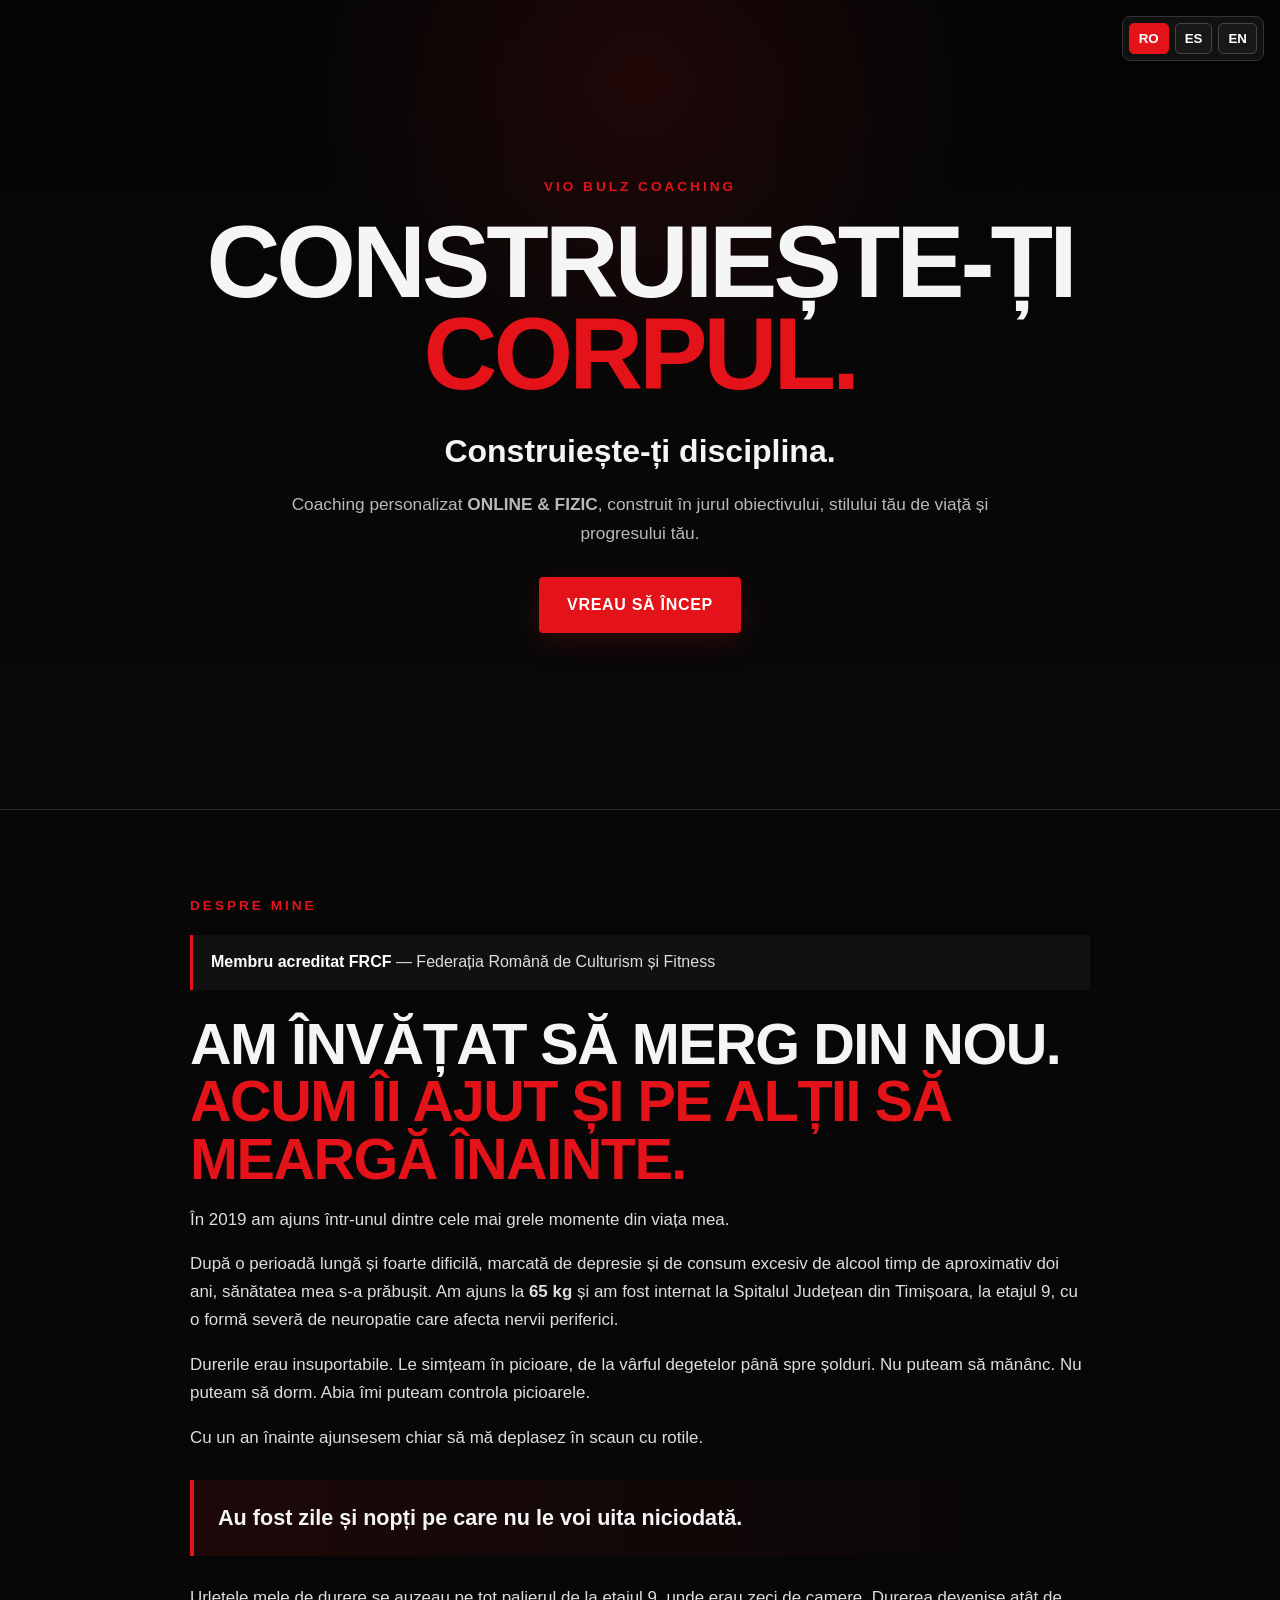
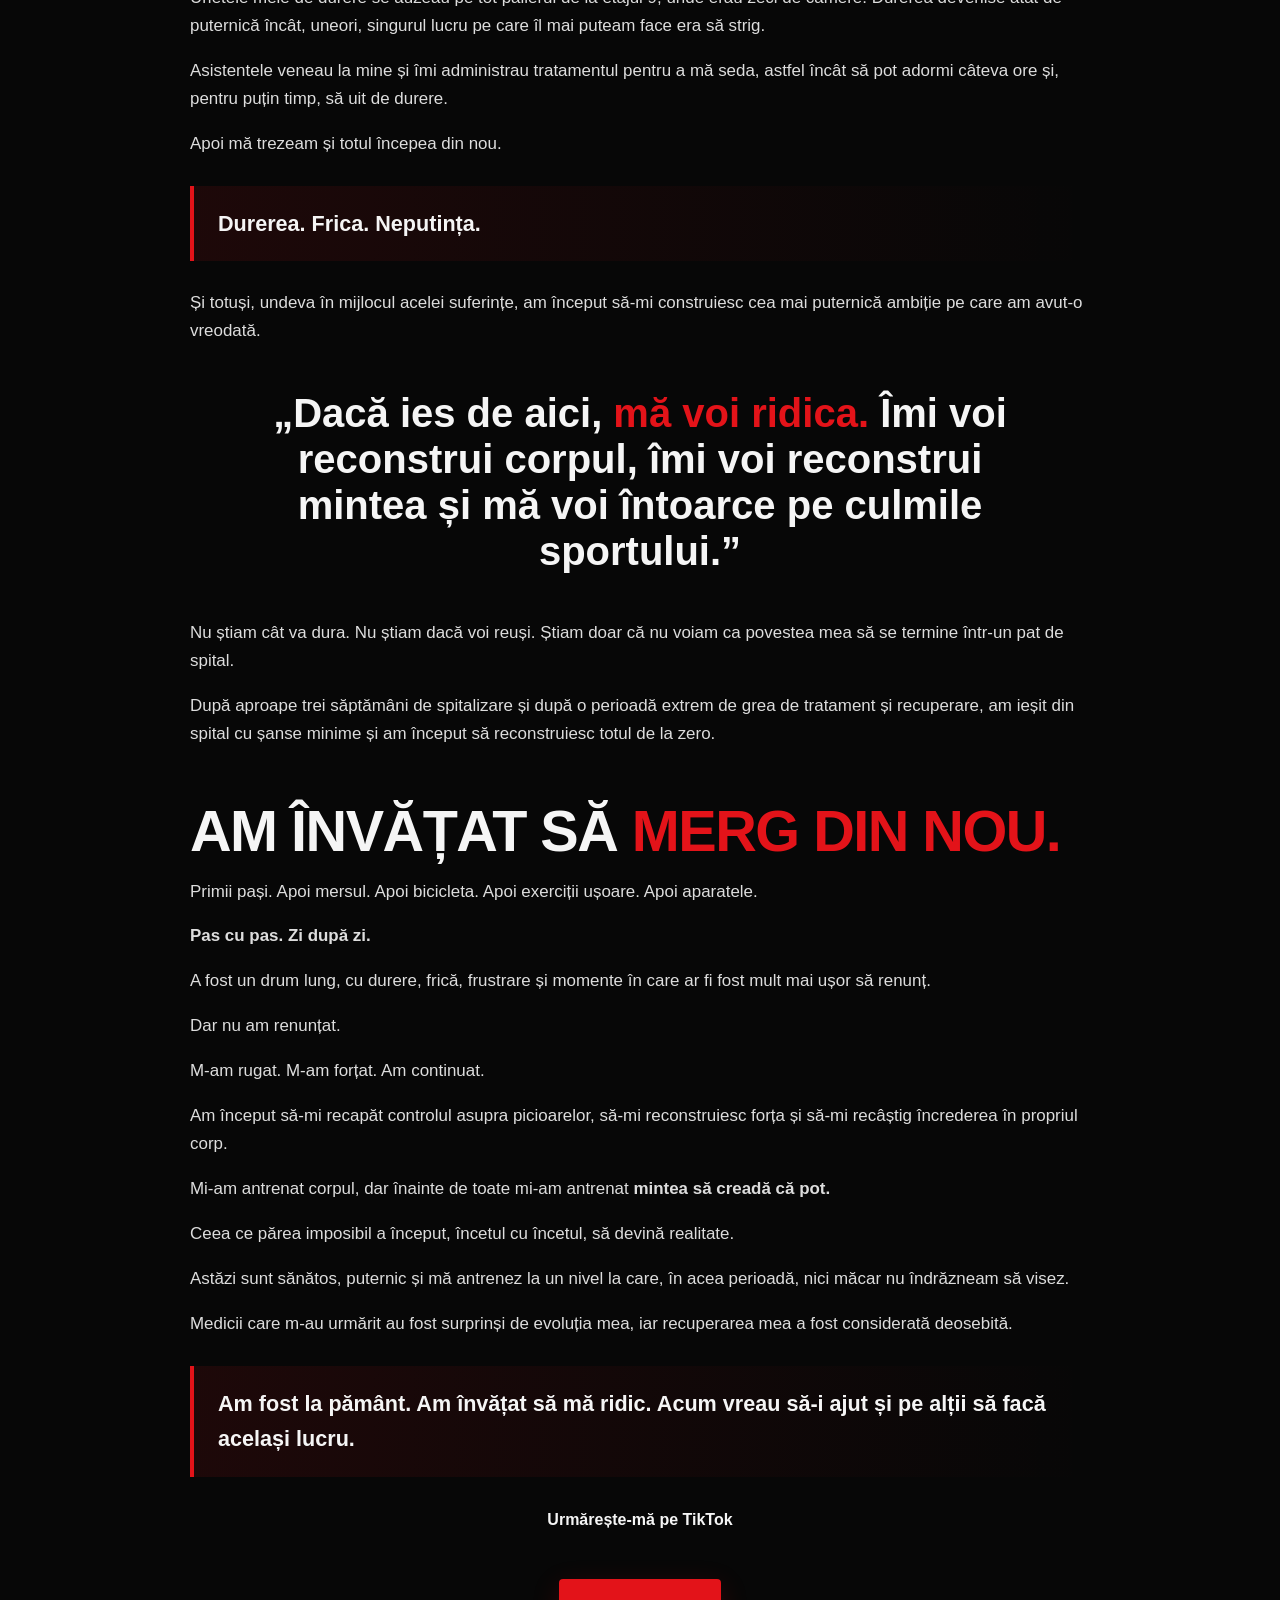
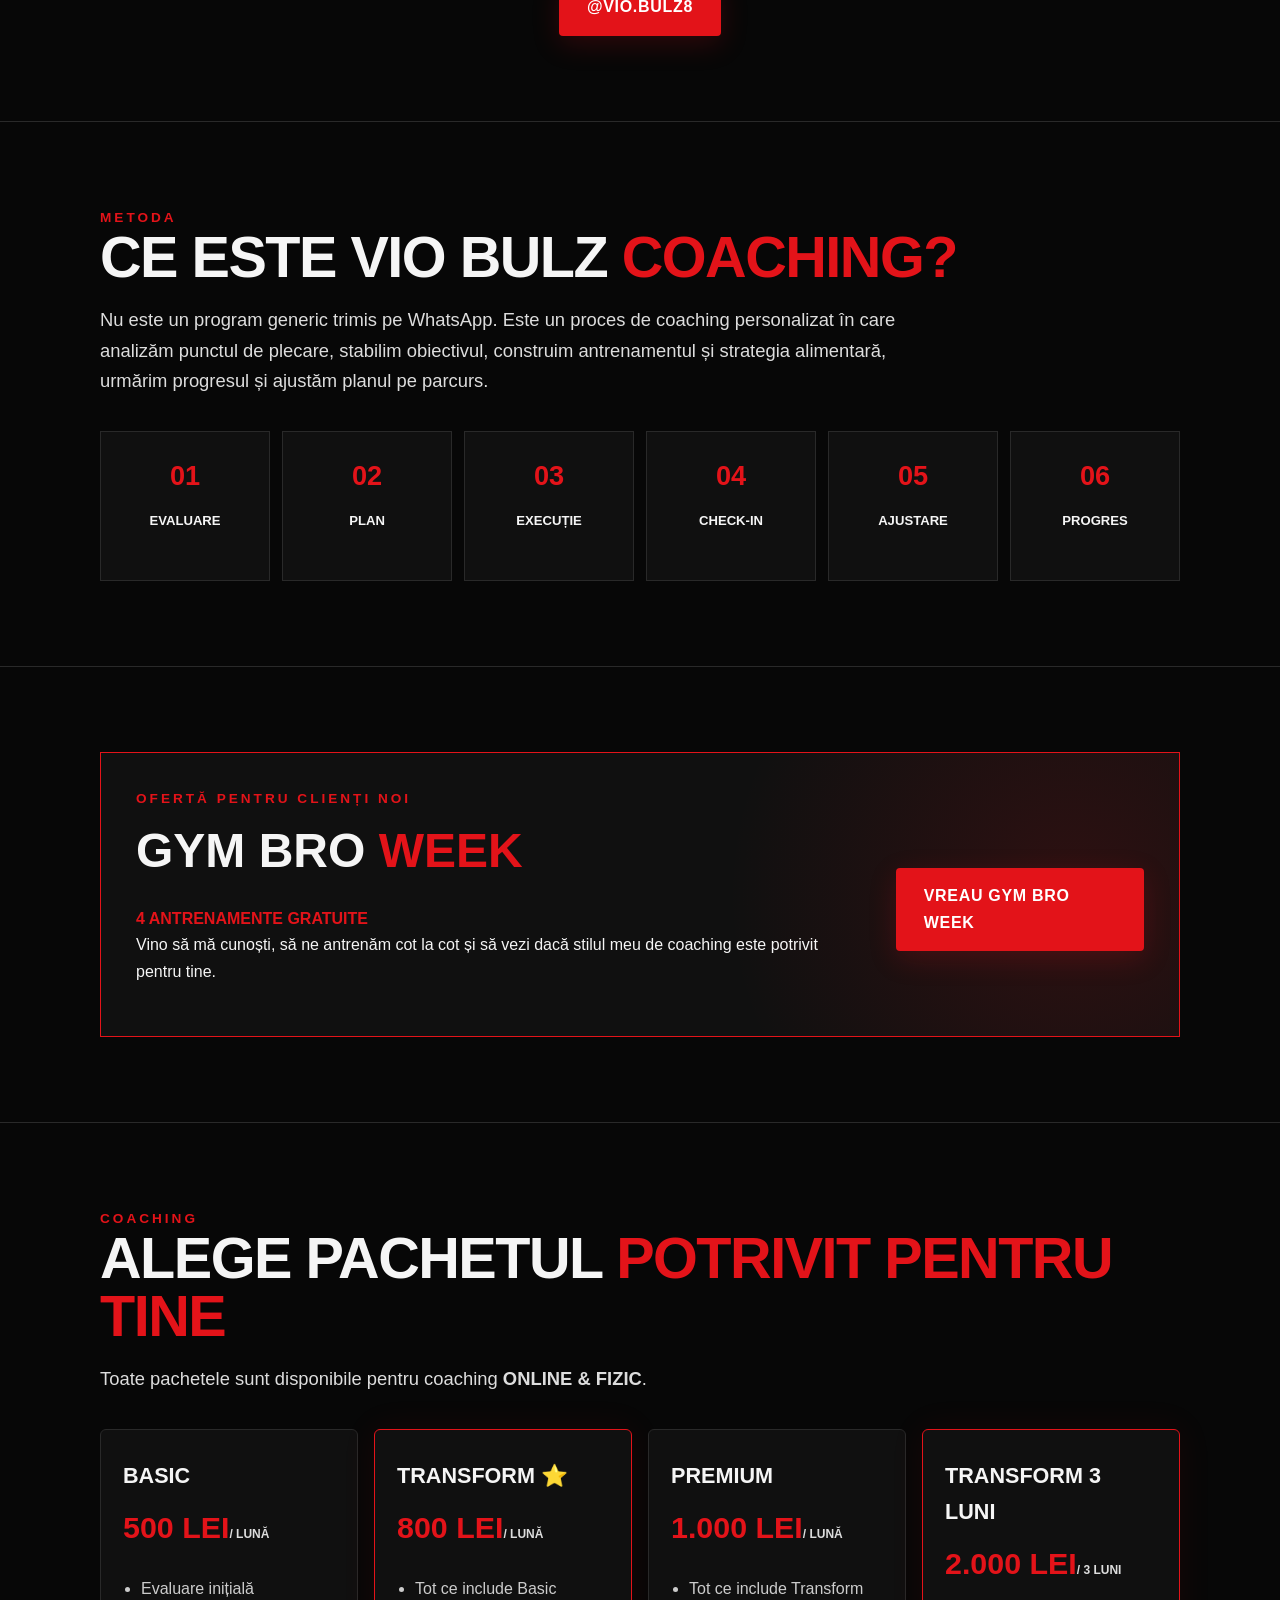
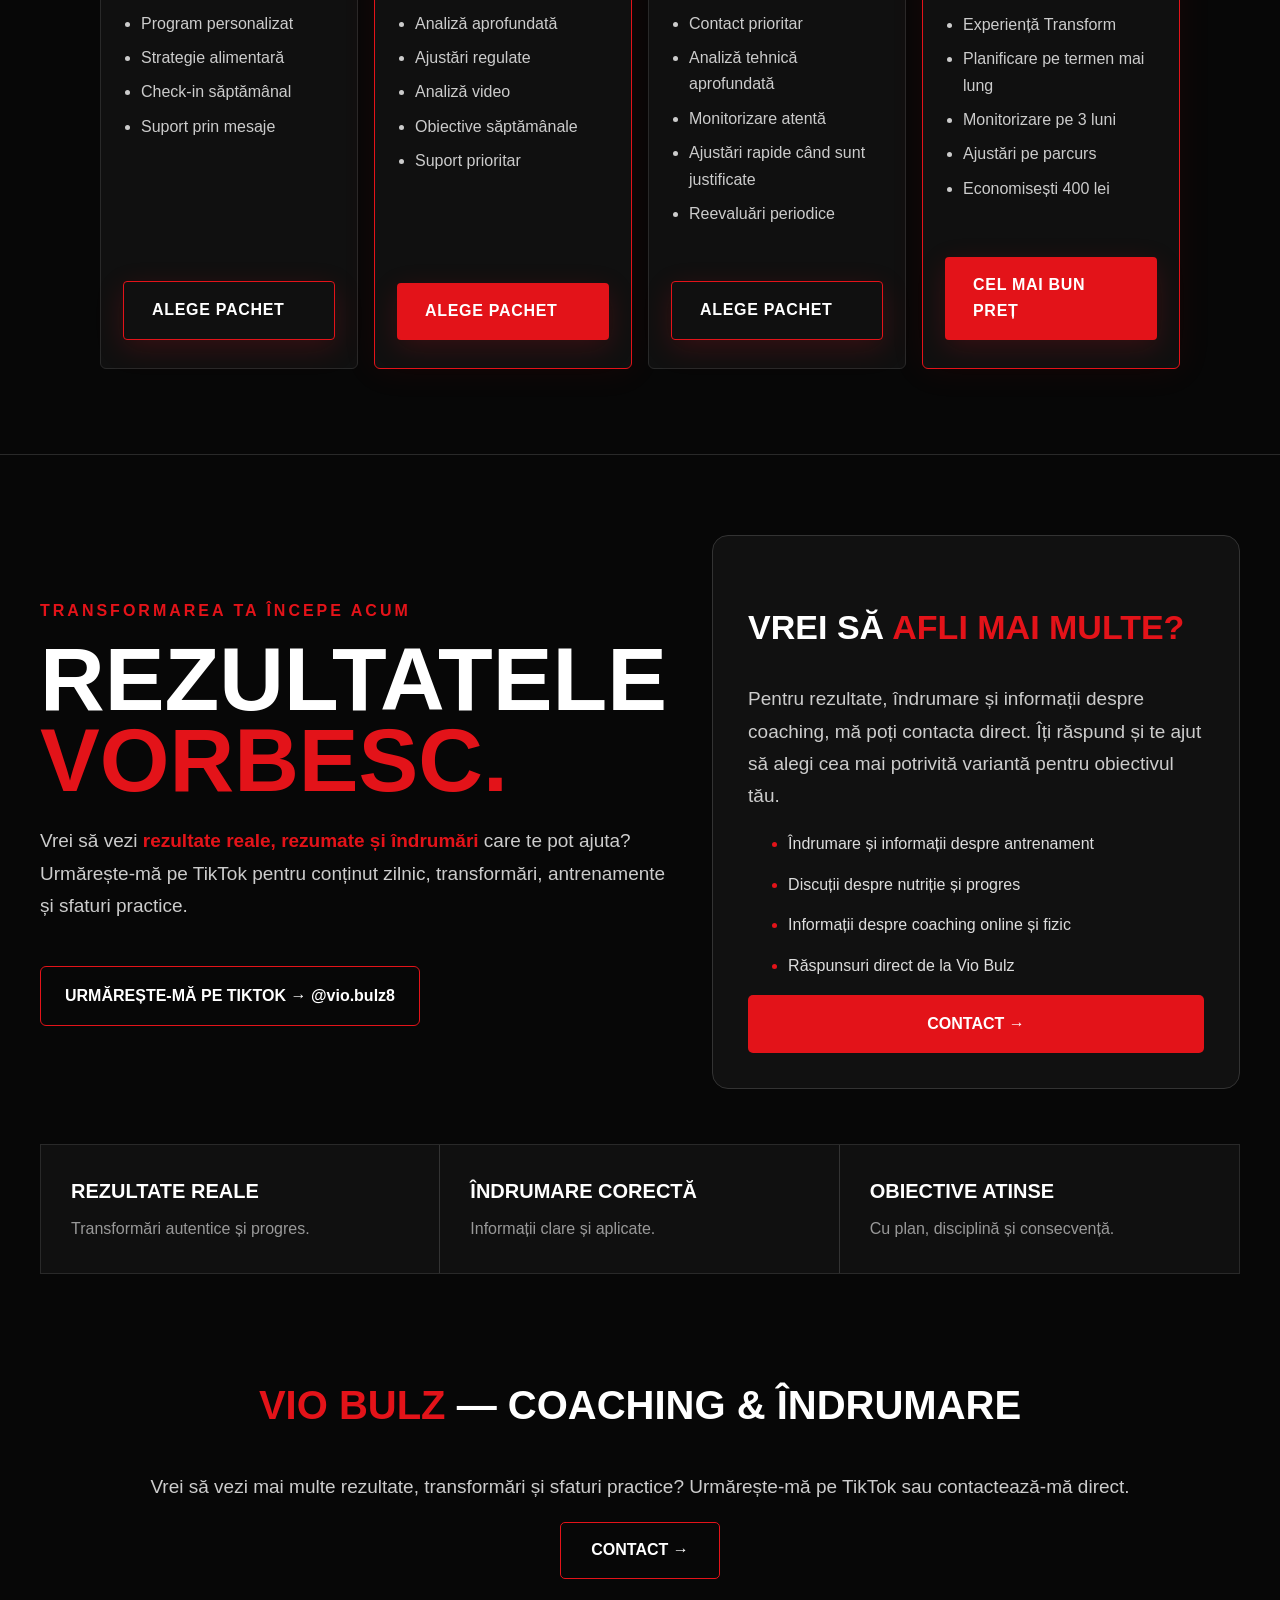
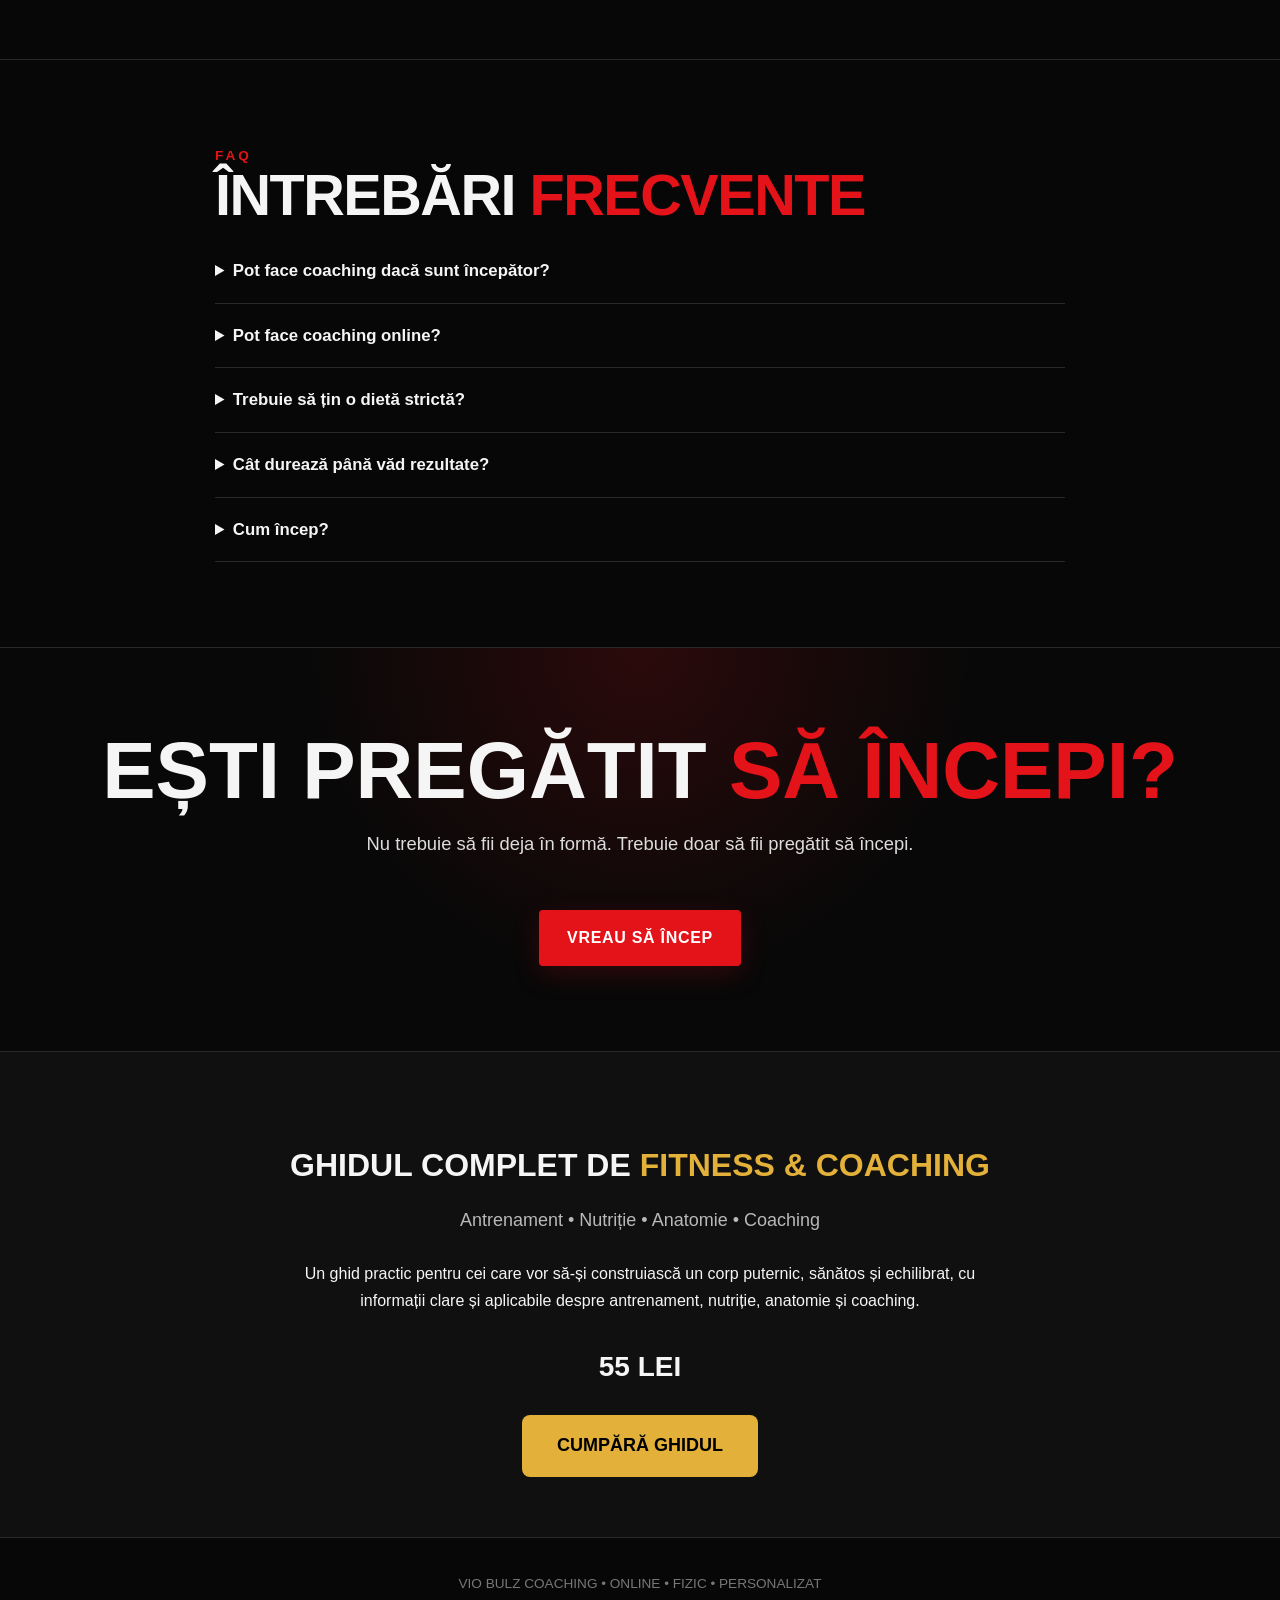
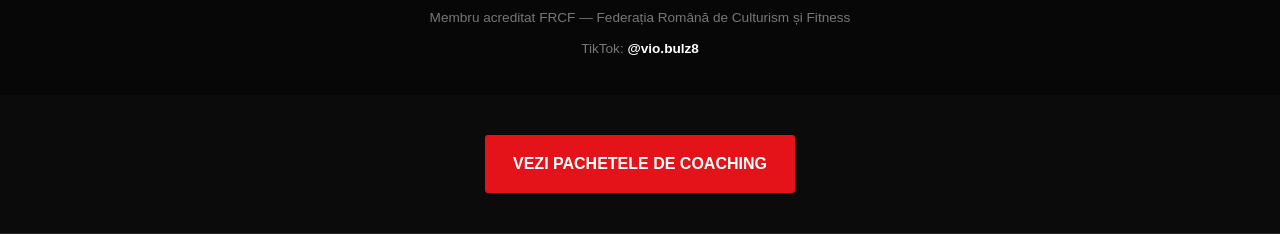
==== commit 69565359: "Update index.html" ====
--- a/index.html
+++ b/index.html
@@ -758,5 +758,6 @@
 
   translate(localStorage.getItem("vb_lang") || "ro");
 })();
-</script> NOTE: Language selection is passed to the coaching/contact forms via ?lang=. Those separate HTML files must also be updated to translate their fields and confirmation emails. Payhip currently supports one store language and one store currency, so localized prices shown here are display-only until the Payhip store currency/products are changed to EUR. </body>
+</script> 
+</body>
 </html>
